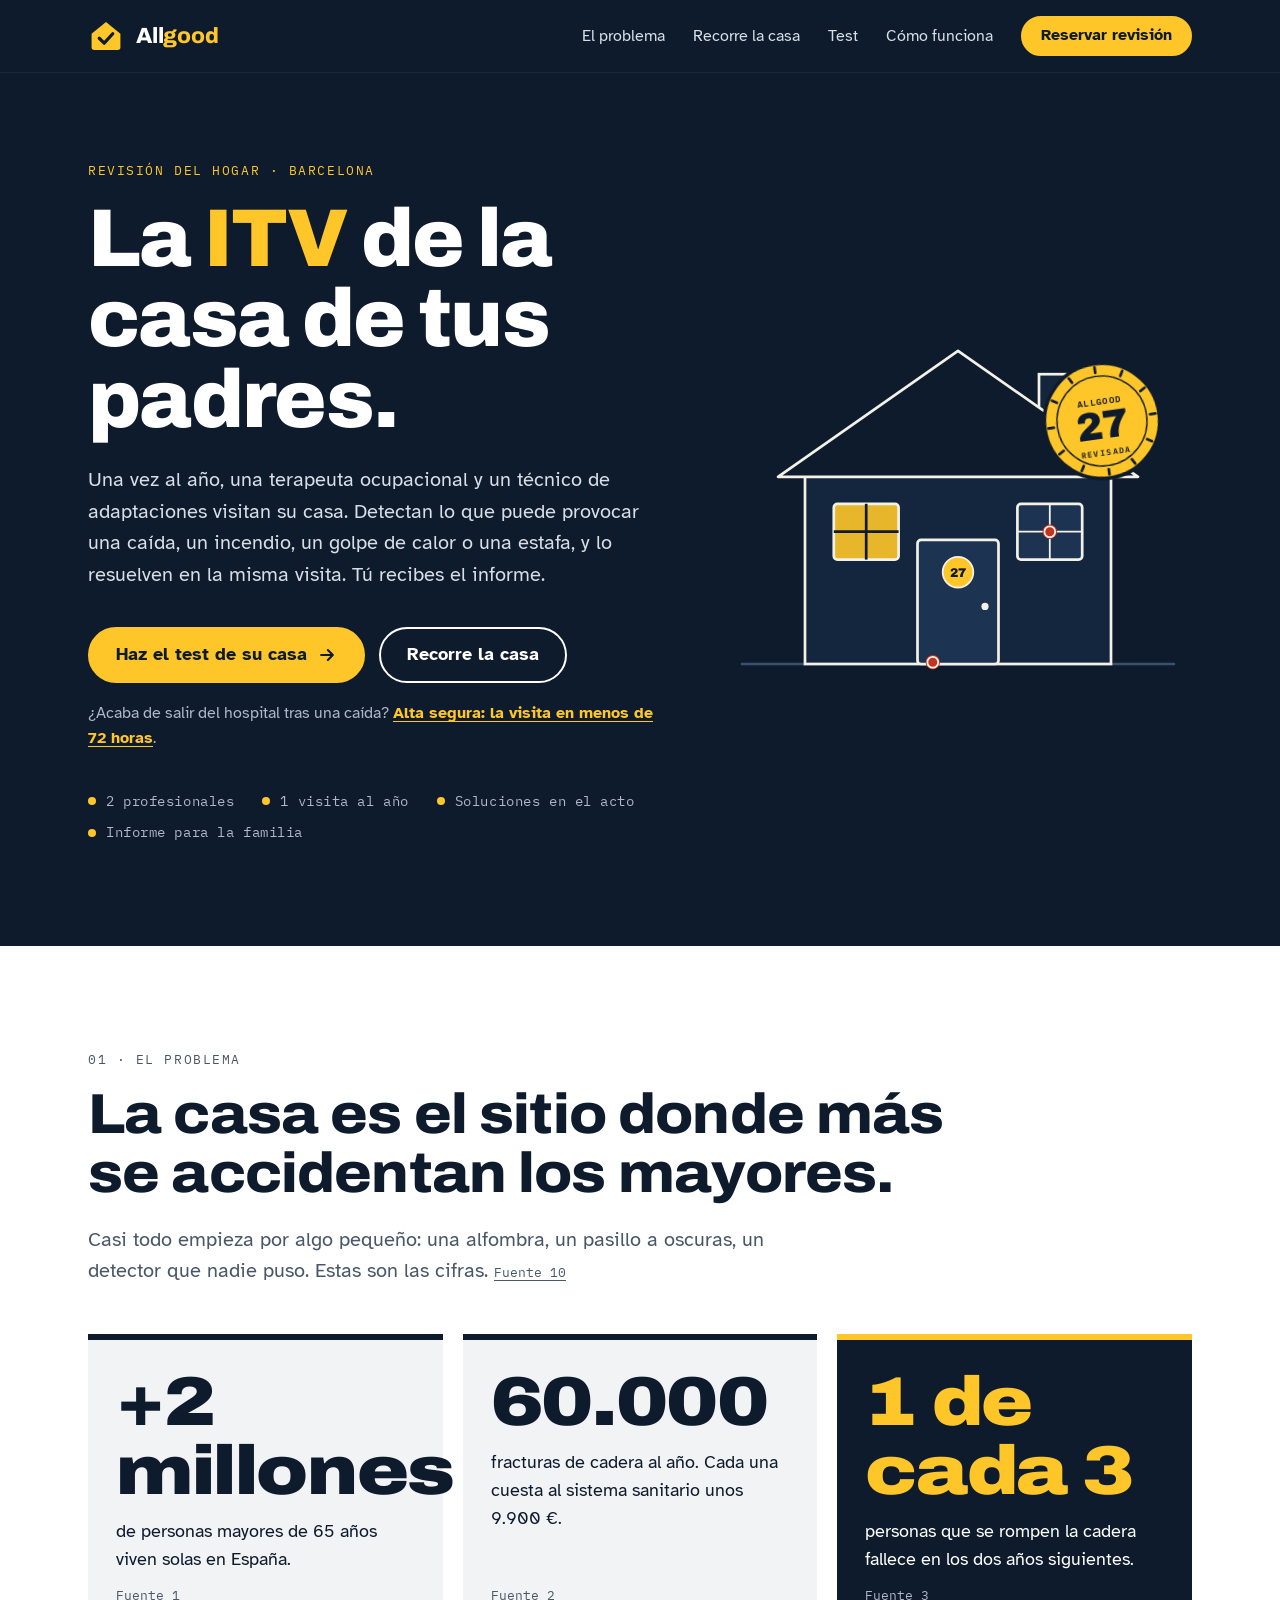
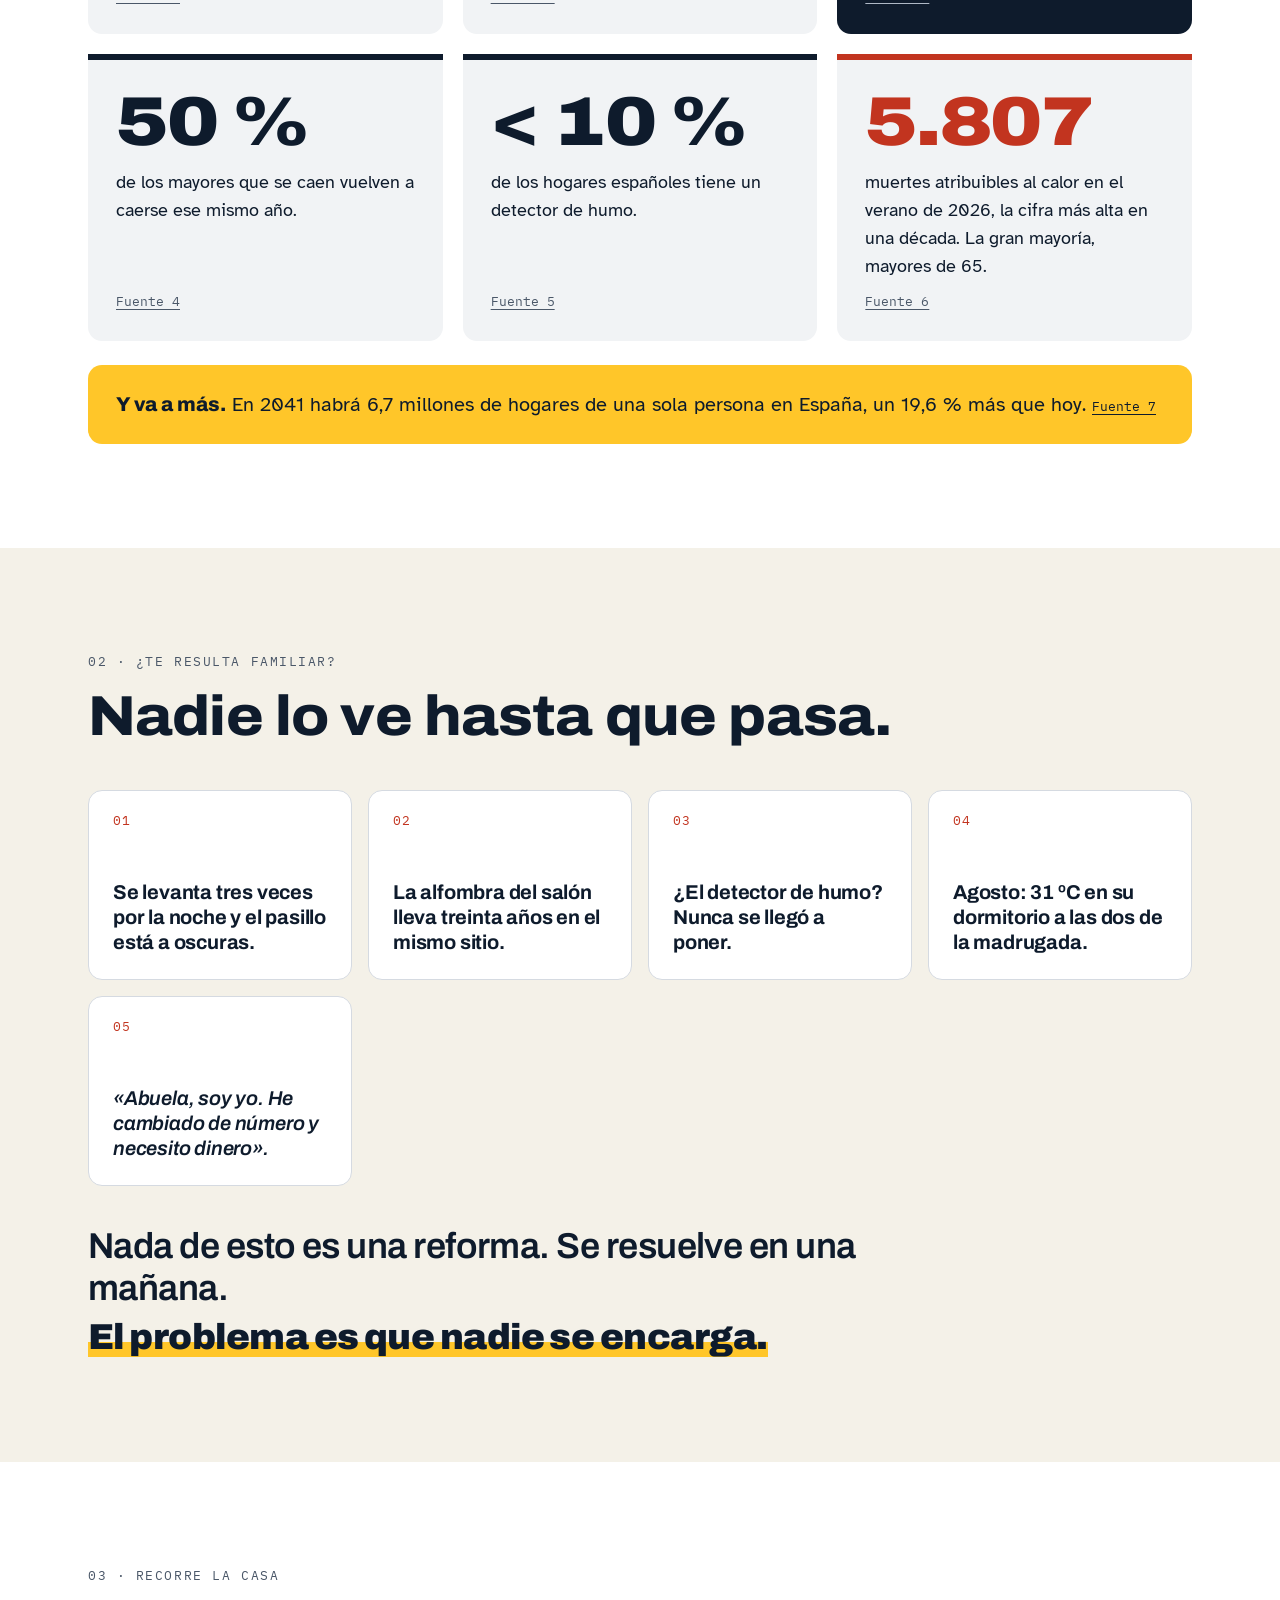
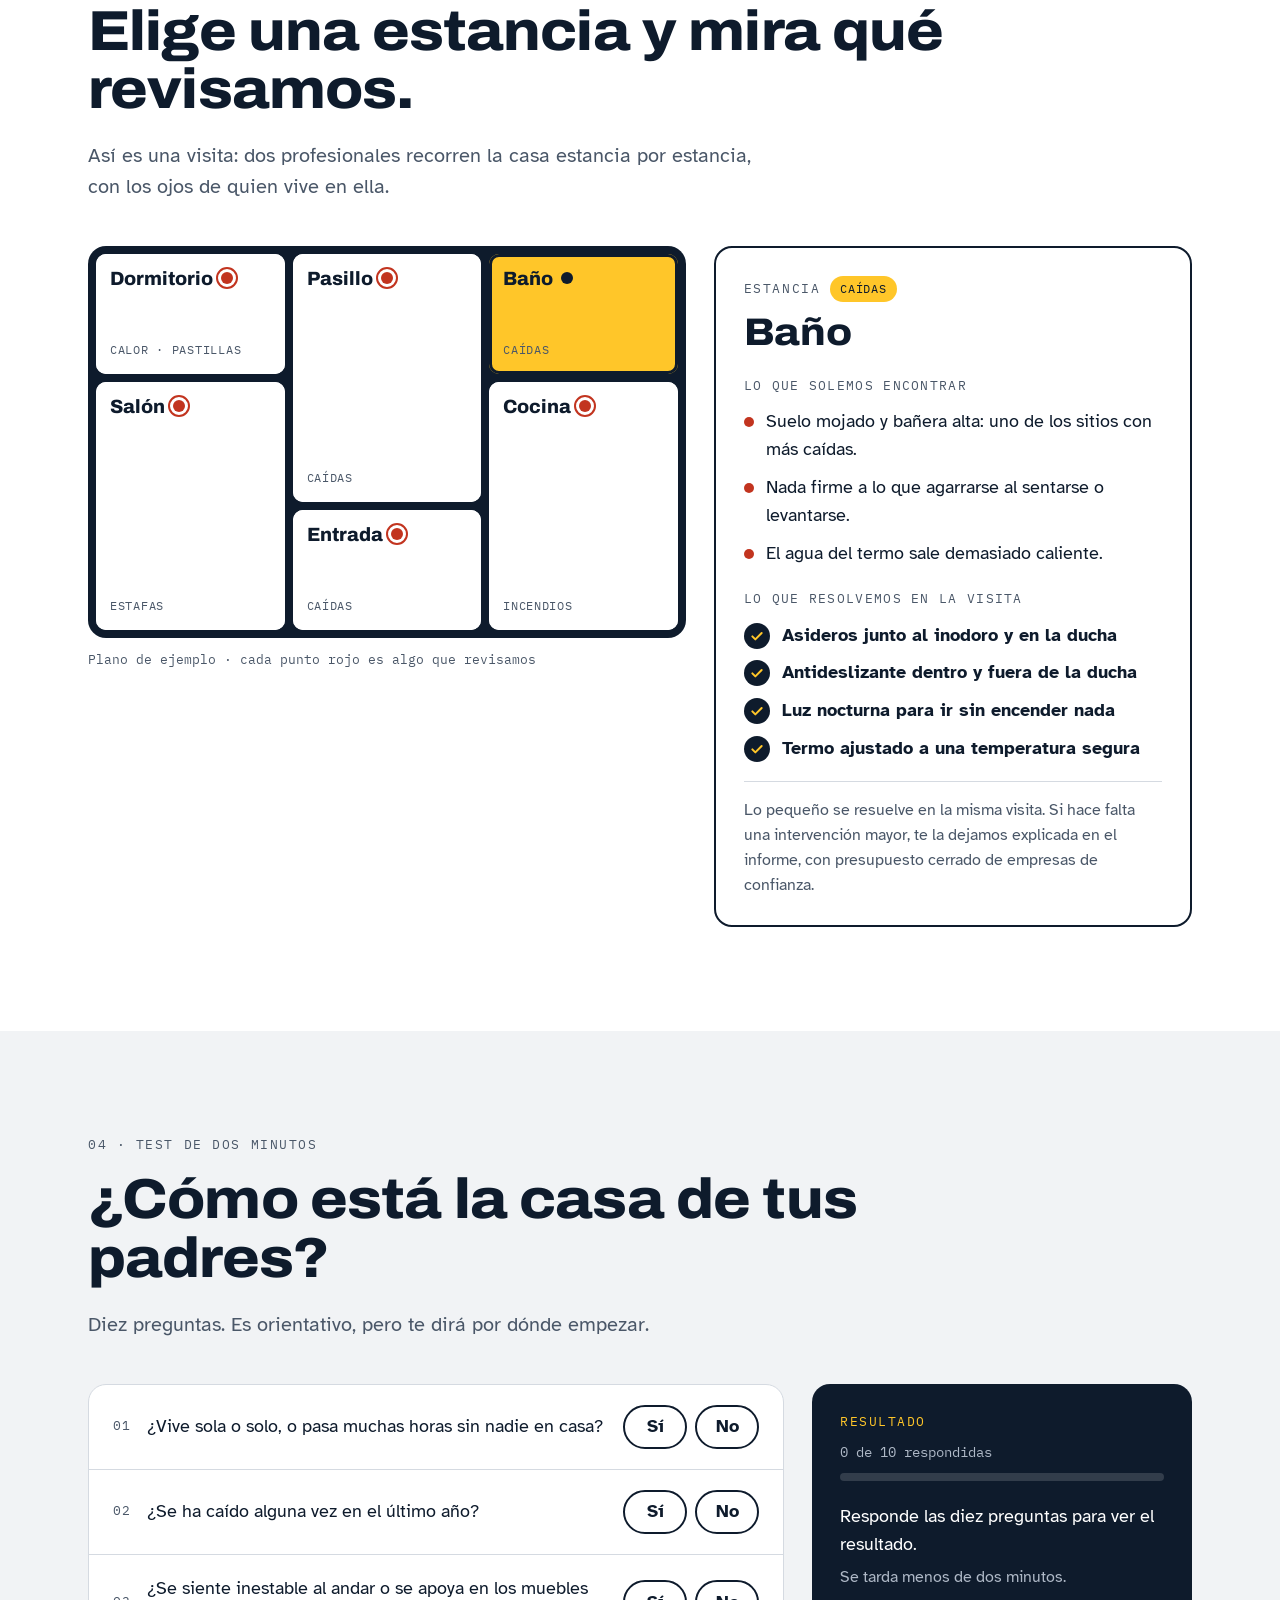
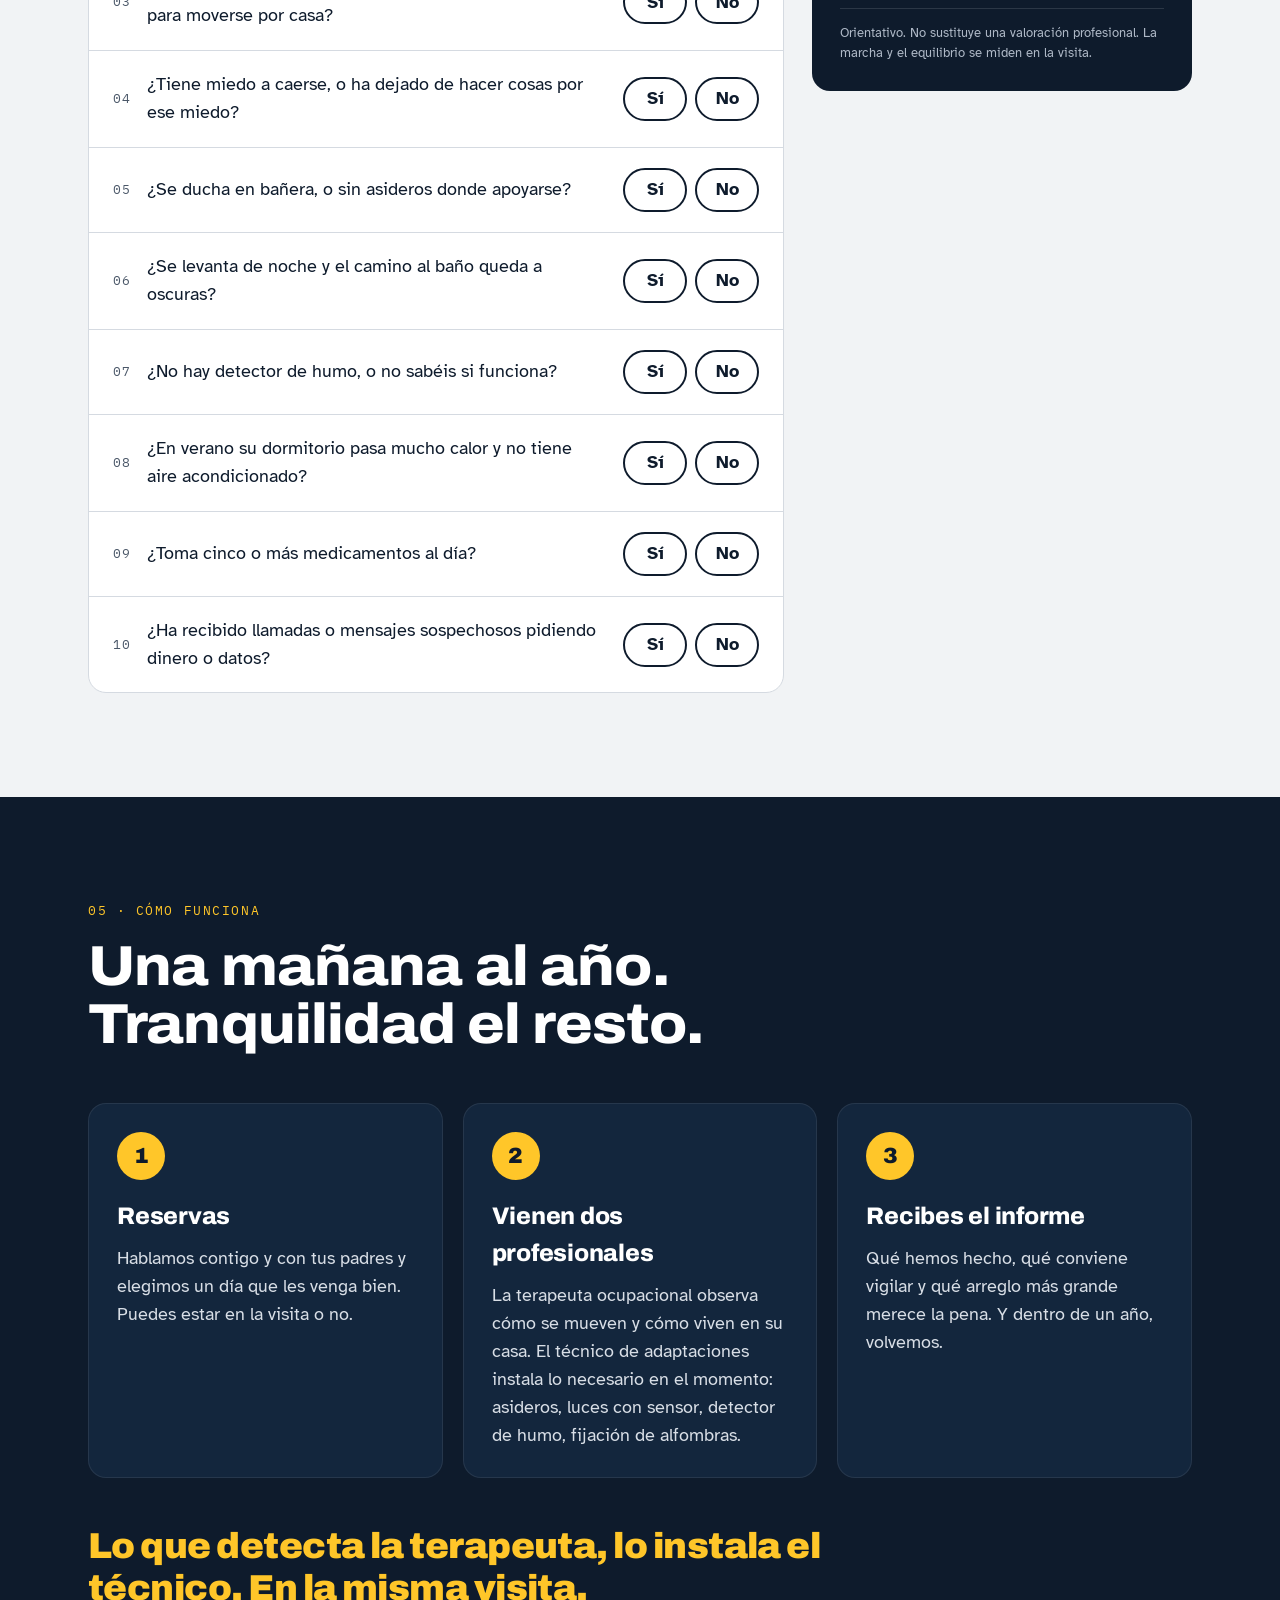
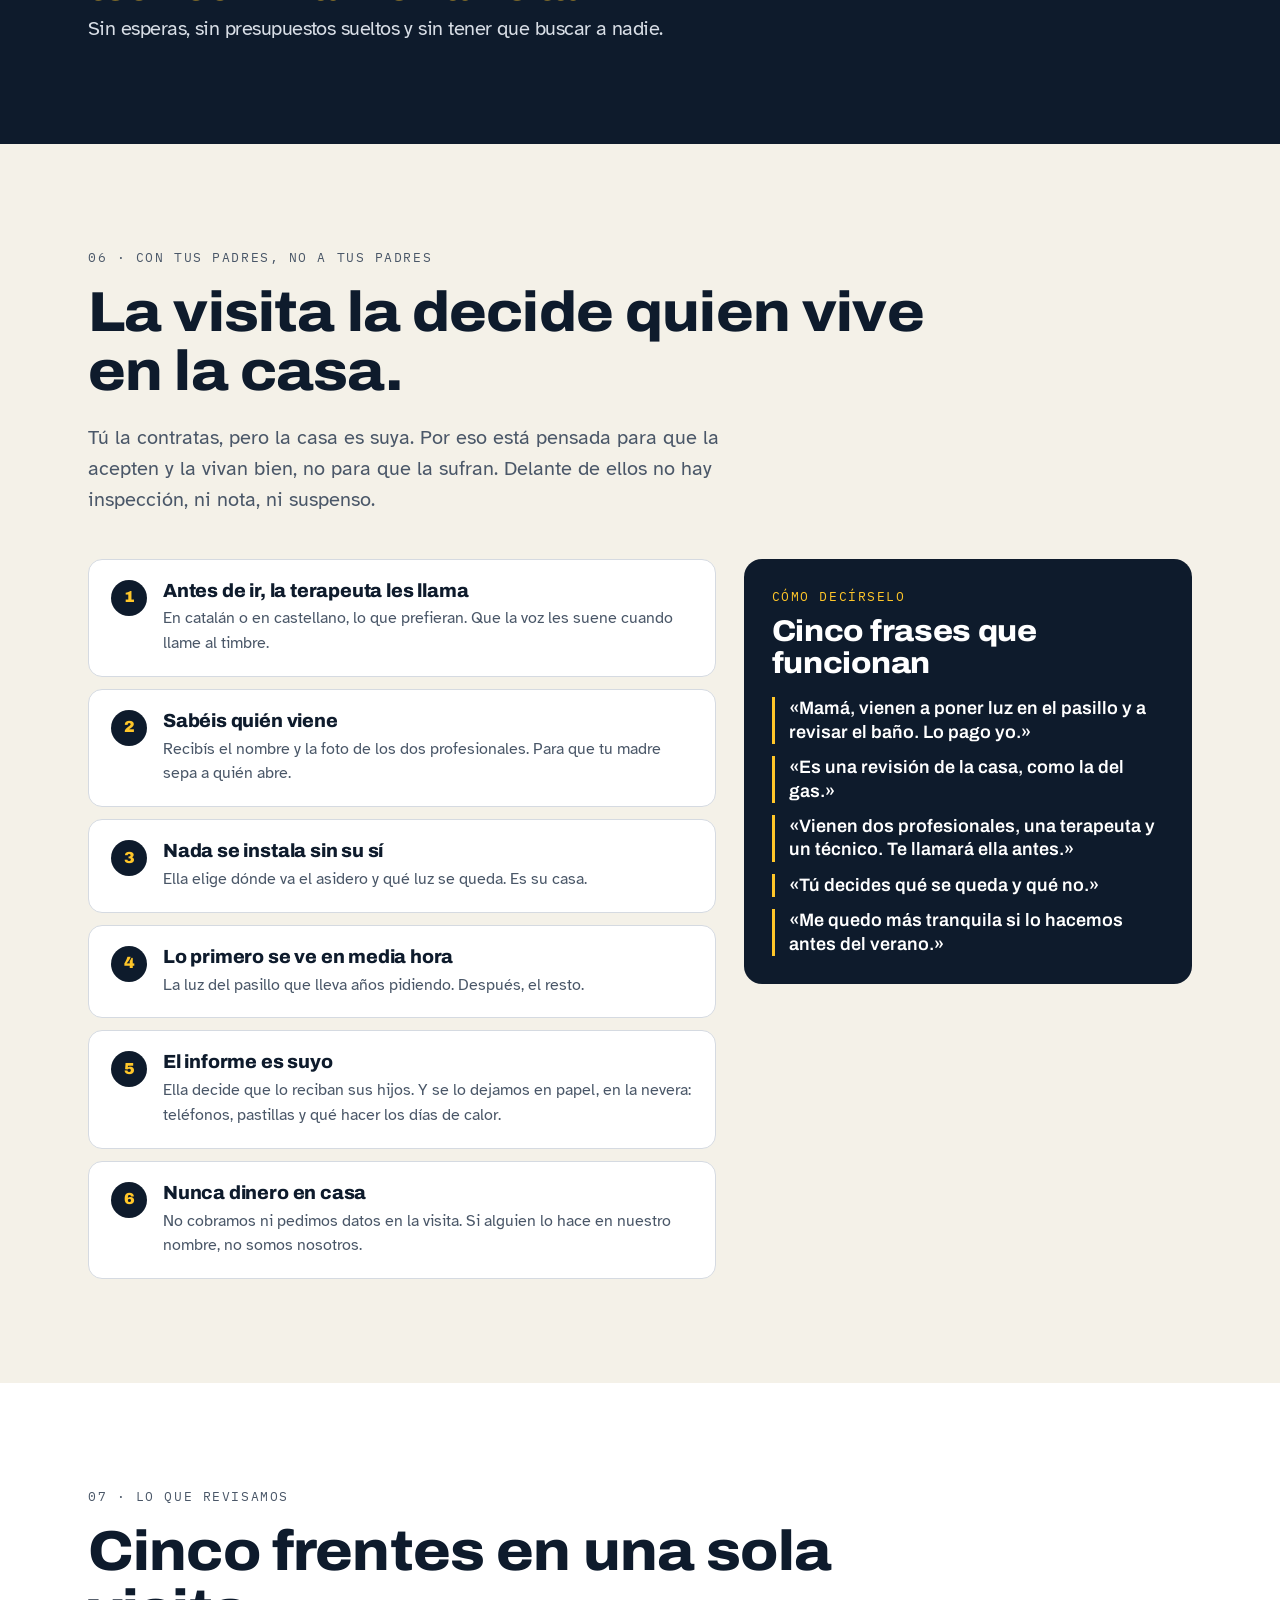
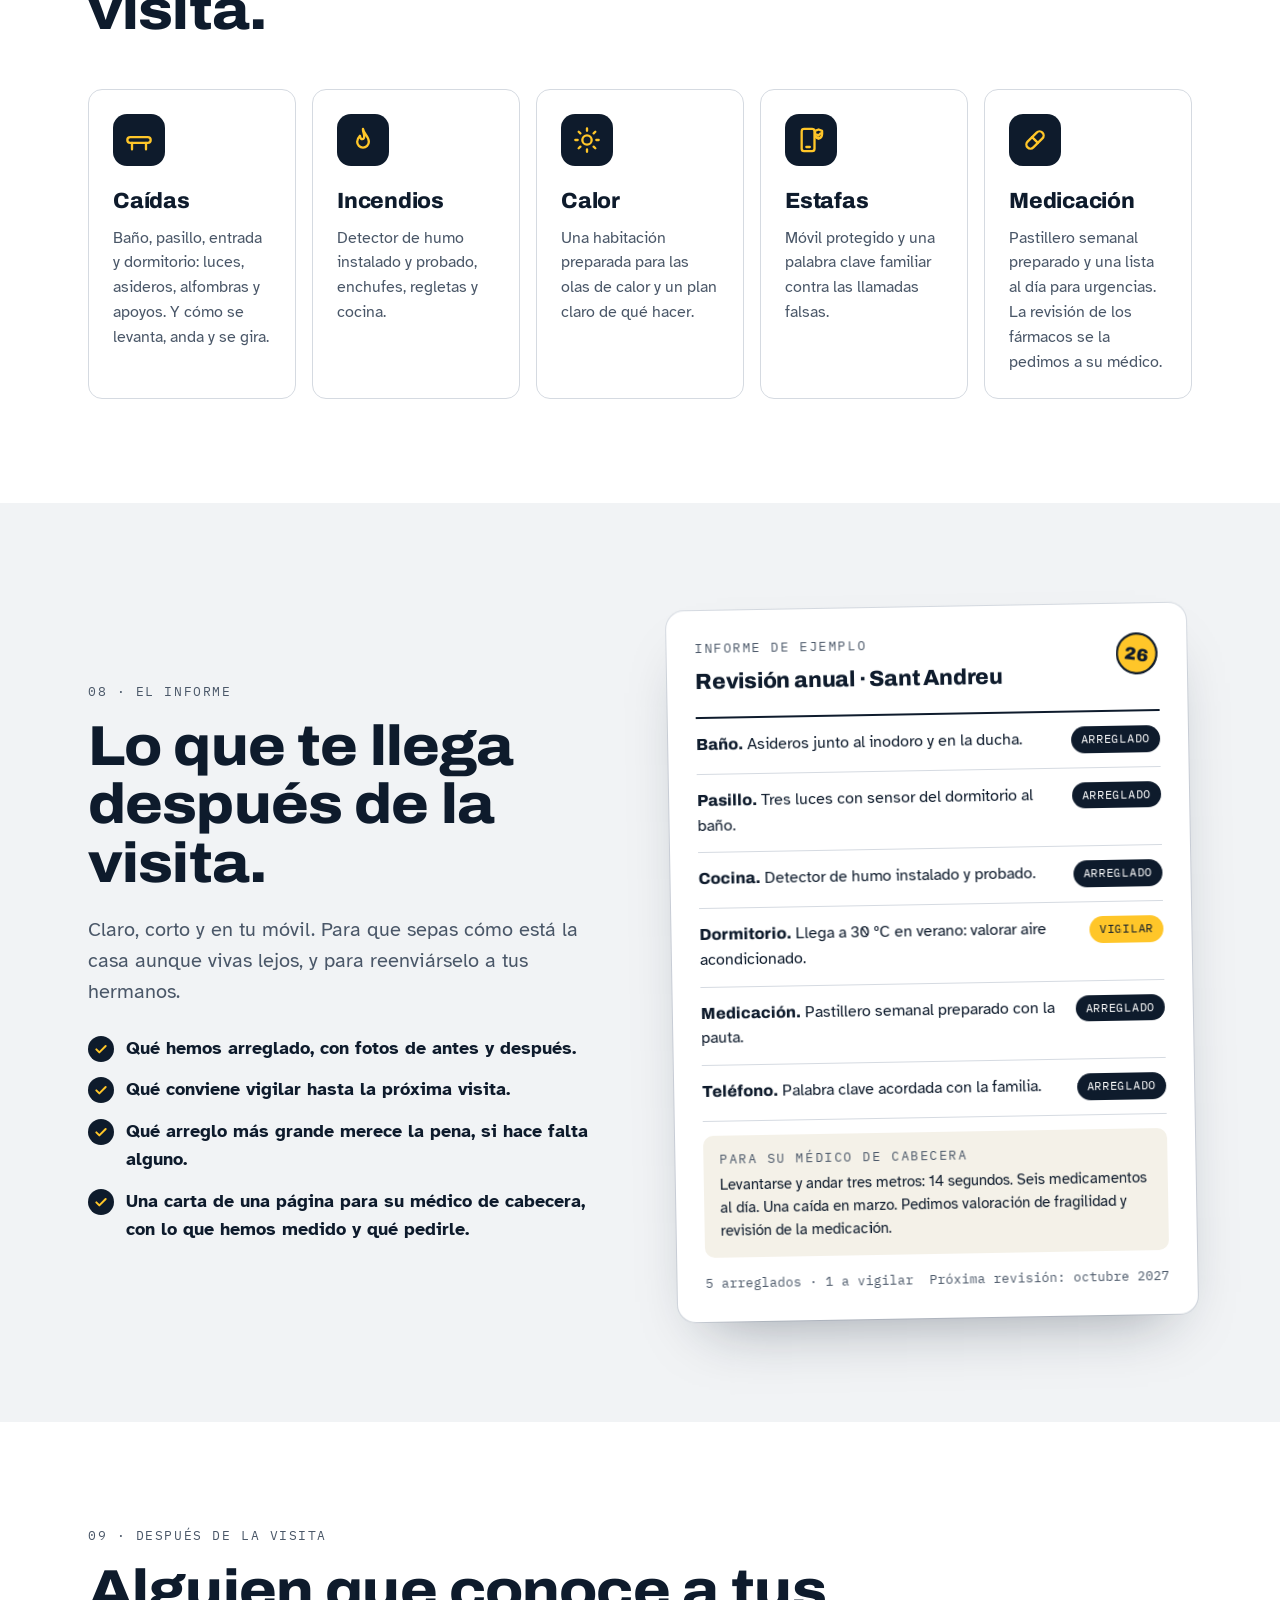
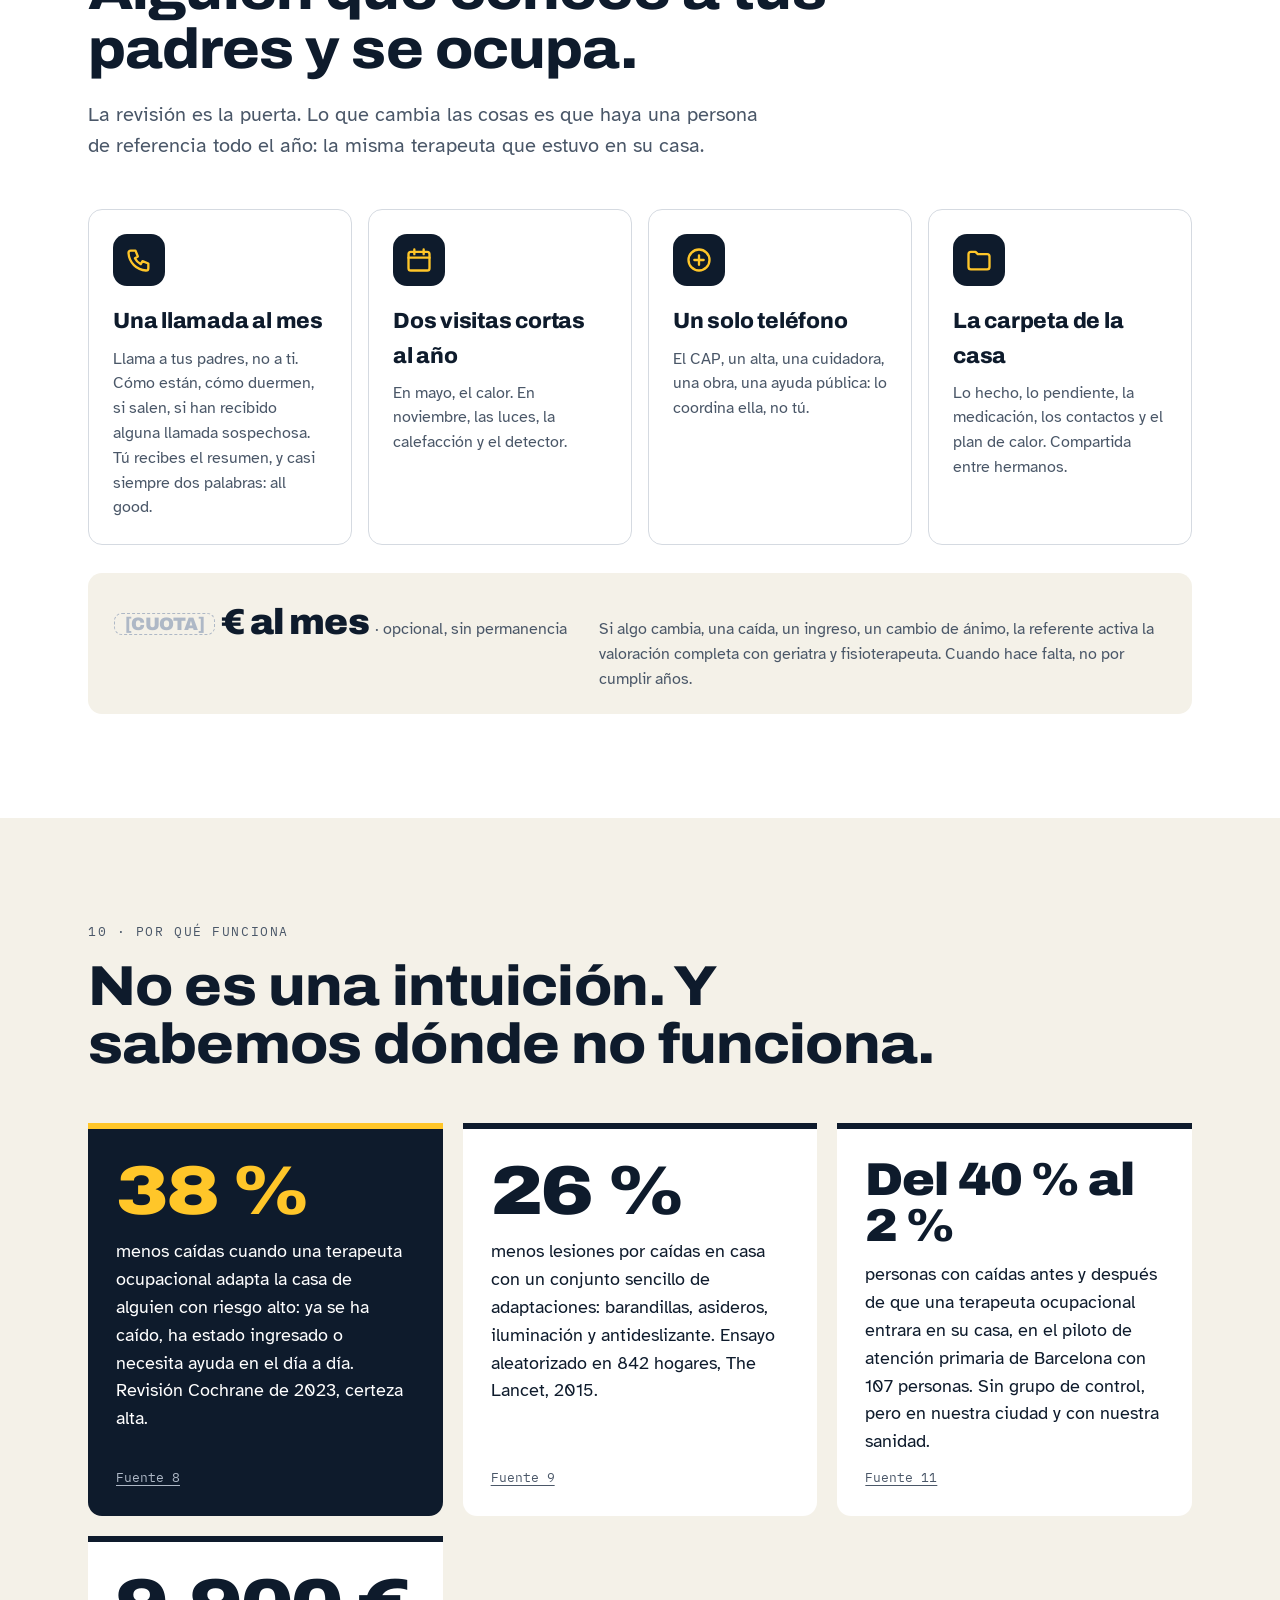
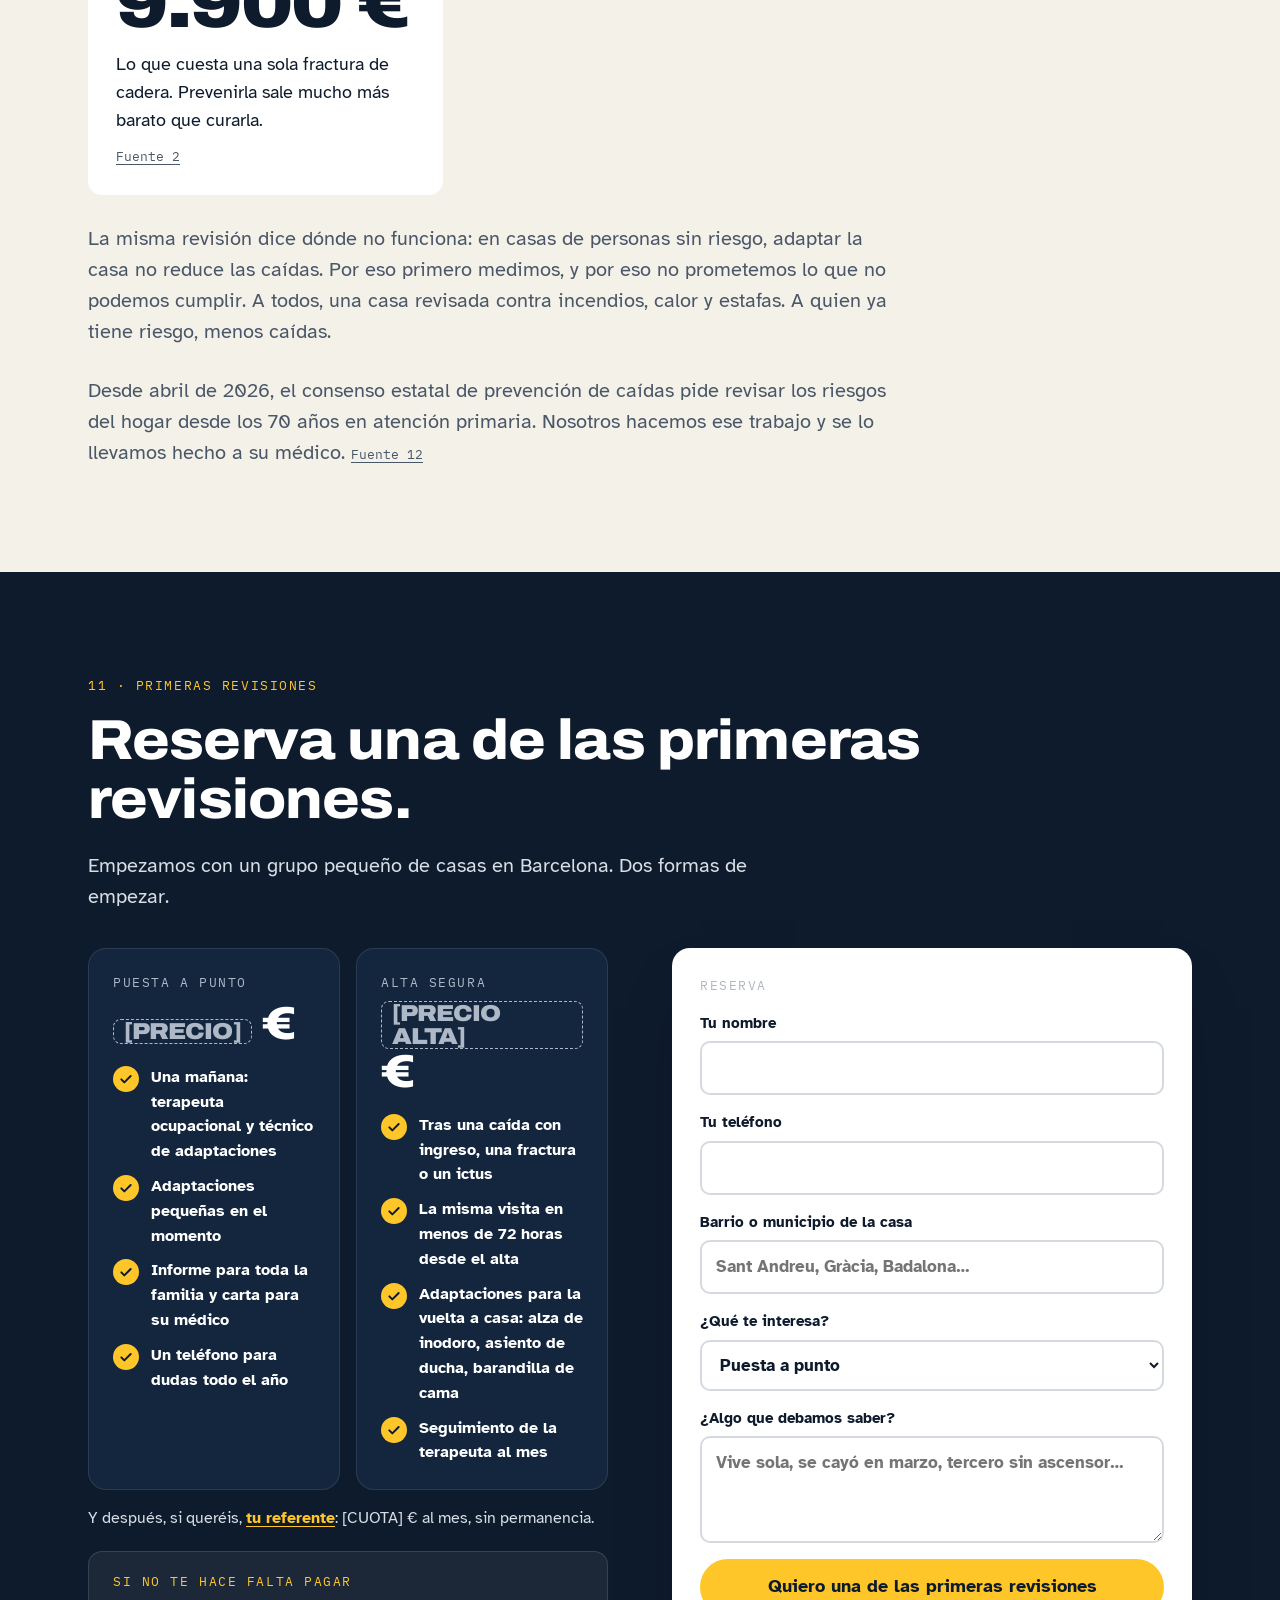
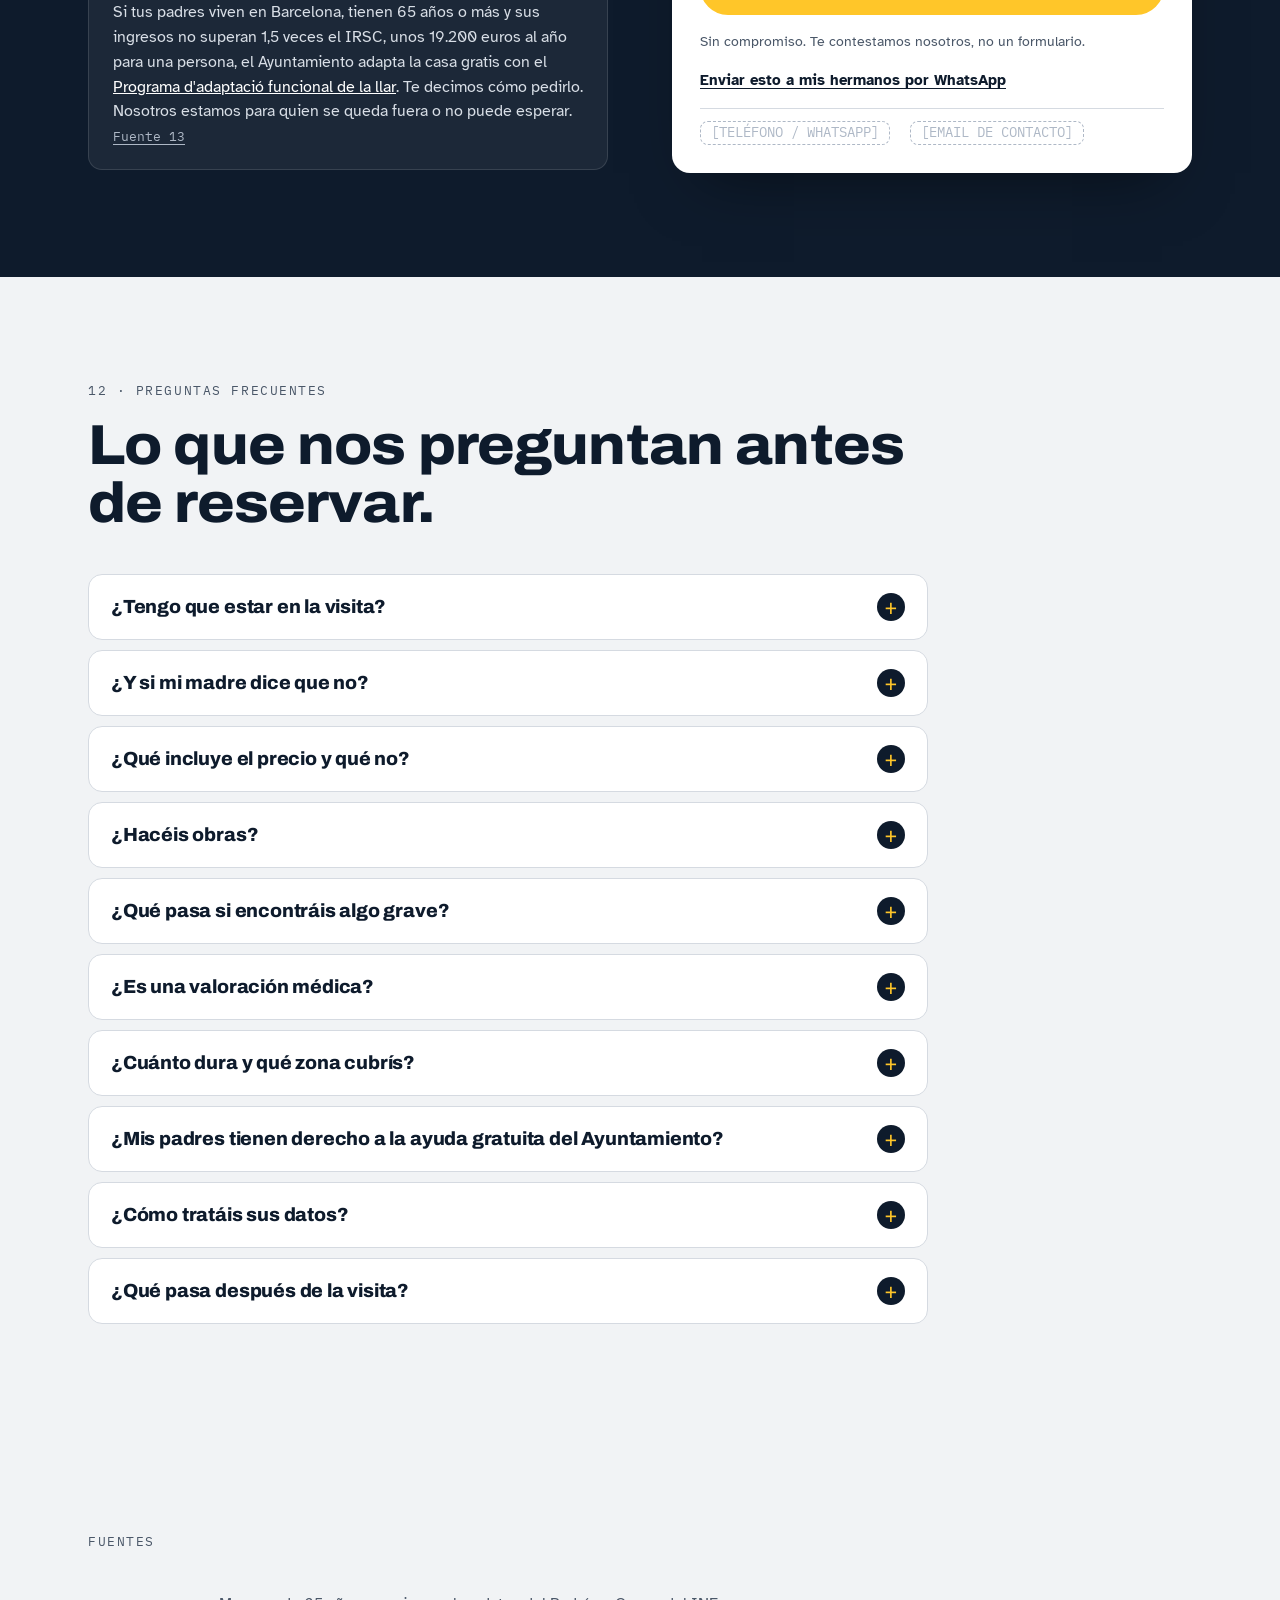
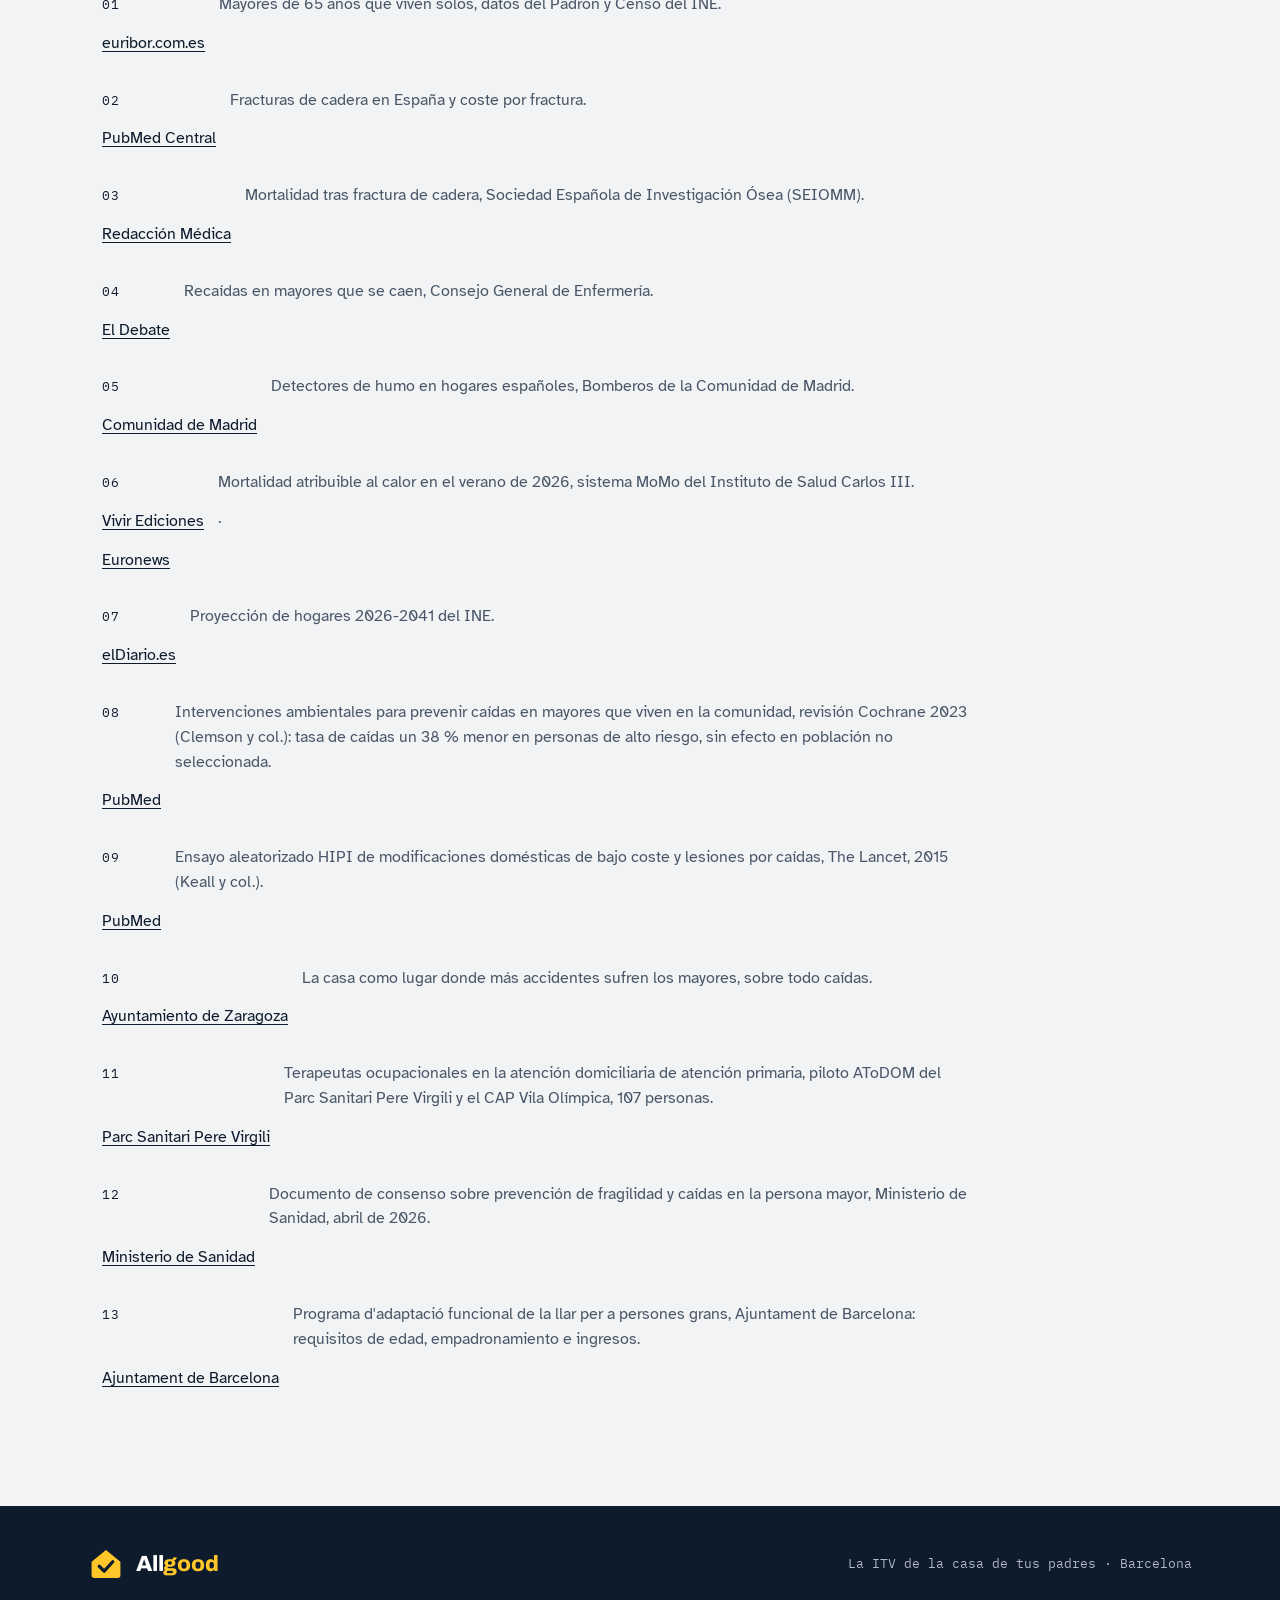
==== index.html @ 600e7333 "Web de Allgood" ====
<!DOCTYPE html>
<html lang="es">
<head>
<meta charset="utf-8">
<meta name="viewport" content="width=device-width, initial-scale=1">
<title>Allgood · La ITV de la casa de tus padres</title>
<meta name="description" content="Una vez al año, una terapeuta ocupacional y un técnico de adaptaciones revisan la casa de tus padres en Barcelona, resuelven lo pequeño en la misma visita y te envían el informe.">
<meta name="theme-color" content="#0E1B2C">
<meta property="og:type" content="website">
<meta property="og:locale" content="es_ES">
<meta property="og:title" content="Allgood · La ITV de la casa de tus padres">
<meta property="og:description" content="Revisión del hogar en Barcelona: caídas, incendios, calor, estafas y medicación. Dos profesionales, una visita, un informe para la familia.">
<link rel="icon" href="favicon.svg" type="image/svg+xml">
<link rel="preconnect" href="https://fonts.googleapis.com">
<link rel="preconnect" href="https://fonts.gstatic.com" crossorigin>
<link rel="stylesheet" href="https://fonts.googleapis.com/css2?family=Archivo:wdth,wght@62..125,400..900&family=Atkinson+Hyperlegible:ital,wght@0,400;0,700;1,400&family=IBM+Plex+Mono:wght@400;500;600&display=swap">
<link rel="stylesheet" href="styles.css">
<script type="application/ld+json">
{"@context":"https://schema.org","@type":"LocalBusiness","name":"Allgood","description":"Revisión del hogar de personas mayores en Barcelona. Una terapeuta ocupacional y un técnico de adaptaciones revisan la casa, resuelven lo pequeño en la misma visita y envían un informe a la familia.","areaServed":{"@type":"City","name":"Barcelona"},"knowsAbout":["prevención de caídas","seguridad en el hogar","personas mayores"]}
</script>
<script type="application/ld+json">
{"@context":"https://schema.org","@type":"FAQPage","mainEntity":[
{"@type":"Question","name":"¿Tengo que estar en la visita?","acceptedAnswer":{"@type":"Answer","text":"No hace falta. Antes de ir, la terapeuta llama a tus padres; durante la visita puedes estar al teléfono, y el informe te llega el mismo día."}},
{"@type":"Question","name":"¿Y si mi madre dice que no?","acceptedAnswer":{"@type":"Answer","text":"La visita está pensada para ella: la llama la terapeuta antes, nada se instala sin su sí y delante de ella no hay inspección ni notas. Si no quiere, no insistimos y buscamos otro momento."}},
{"@type":"Question","name":"¿Qué incluye el precio y qué no?","acceptedAnswer":{"@type":"Answer","text":"Incluye la visita de los dos profesionales, las adaptaciones pequeñas hechas en el acto con el material habitual, el informe y la carta para su médico. No incluye obras ni aparatos grandes."}},
{"@type":"Question","name":"¿Hacéis obras?","acceptedAnswer":{"@type":"Answer","text":"No. Lo que cabe en una mañana lo hacemos; lo demás lo prescribimos con presupuesto de terceros. No vendemos reformas ni aparatos."}},
{"@type":"Question","name":"¿Es una valoración médica?","acceptedAnswer":{"@type":"Answer","text":"No. La hace una terapeuta ocupacional colegiada. No hacemos diagnósticos ni tratamientos: lo que requiere un médico se lo pedimos por escrito a su médico de cabecera."}},
{"@type":"Question","name":"¿Cuánto dura y qué zona cubrís?","acceptedAnswer":{"@type":"Answer","text":"Entre dos y tres horas. Empezamos en Barcelona ciudad con un grupo pequeño de casas."}},
{"@type":"Question","name":"¿Cómo tratáis sus datos?","acceptedAnswer":{"@type":"Answer","text":"Son datos de salud: solo se recogen con el consentimiento de tus padres, se guardan en servidores de la Unión Europea y ellos deciden con quién se comparte el informe."}}
]}
</script>
</head>
<body>
<a class="skip" href="#inicio">Saltar al contenido</a>

<header class="site-header">
  <div class="wrap header-inner">
    <a class="brand" href="#inicio" aria-label="Allgood, inicio">
      <svg class="brand-mark" viewBox="0 0 40 40" aria-hidden="true"><path d="M20 4.5 36 17.5v15a3 3 0 0 1-3 3H7a3 3 0 0 1-3-3v-15z" fill="#FFC629"/><path d="M12.5 22.5 18 28l9.5-10.5" fill="none" stroke="#0E1B2C" stroke-width="3.6" stroke-linecap="round" stroke-linejoin="round"/></svg>
      <span class="brand-name">All<span class="brand-accent">good</span></span>
    </a>
    <button class="nav-toggle" type="button" aria-expanded="false" aria-controls="nav" aria-label="Abrir menú"><span></span><span></span><span></span></button>
    <nav class="nav" id="nav" aria-label="Secciones">
      <a href="#problema">El problema</a>
      <a href="#casa">Recorre la casa</a>
      <a href="#test">Test</a>
      <a href="#como">Cómo funciona</a>
      <a class="btn btn-accent btn-sm" href="#reserva">Reservar revisión</a>
    </nav>
  </div>
</header>

<main>

<!-- ============ HERO ============ -->
<section class="hero" id="inicio">
  <div class="wrap hero-inner">
    <div class="hero-copy">
      <p class="eyebrow eyebrow-accent">Revisión del hogar · Barcelona</p>
      <h1>La <span class="accent">ITV</span> de la casa de tus padres.</h1>
      <p class="lead">Una vez al año, una terapeuta ocupacional y un técnico de adaptaciones visitan su casa. Detectan lo que puede provocar una caída, un incendio, un golpe de calor o una estafa, y lo resuelven en la misma visita. Tú recibes el informe.</p>
      <div class="hero-actions">
        <a class="btn btn-accent btn-lg" href="#test">Haz el test de su casa <svg width="20" height="20" viewBox="0 0 24 24" fill="none" stroke="currentColor" stroke-width="2.5" stroke-linecap="round" stroke-linejoin="round" aria-hidden="true"><path d="M5 12h14M13 6l6 6-6 6"/></svg></a>
        <a class="btn btn-ghost btn-lg" href="#casa">Recorre la casa</a>
      </div>
      <p class="hero-alt">¿Acaba de salir del hospital tras una caída? <a href="#reserva">Alta segura: la visita en menos de 72 horas</a>.</p>
      <ul class="hero-facts" aria-label="En resumen">
        <li>2 profesionales</li>
        <li>1 visita al año</li>
        <li>Soluciones en el acto</li>
        <li>Informe para la familia</li>
      </ul>
    </div>
    <div class="hero-art">
      <svg class="house-svg" viewBox="0 0 520 440" role="img" aria-labelledby="house-title">
        <title id="house-title">Una casa con la pegatina de revisión 27, como la de la ITV</title>
        <line x1="20" y1="400" x2="500" y2="400" stroke="#3A4F6B" stroke-width="3" stroke-linecap="round"/>
        <rect x="350" y="78" width="34" height="84" fill="#13263D" stroke="#F4F1E8" stroke-width="3"/>
        <rect x="90" y="180" width="340" height="220" fill="#13263D" stroke="#F4F1E8" stroke-width="3"/>
        <polygon points="60,192 260,52 460,192" fill="#0E1B2C" stroke="#F4F1E8" stroke-width="3" stroke-linejoin="round"/>
        <g class="window-lit">
          <rect x="122" y="222" width="72" height="62" rx="4" fill="#FFC629" fill-opacity="0.9" stroke="#F4F1E8" stroke-width="3"/>
          <line x1="158" y1="222" x2="158" y2="284" stroke="#0E1B2C" stroke-width="3"/>
          <line x1="122" y1="253" x2="194" y2="253" stroke="#0E1B2C" stroke-width="3"/>
        </g>
        <rect x="326" y="222" width="72" height="62" rx="4" fill="#1C3352" stroke="#F4F1E8" stroke-width="3"/>
        <line x1="362" y1="222" x2="362" y2="284" stroke="#F4F1E8" stroke-width="2"/>
        <line x1="326" y1="253" x2="398" y2="253" stroke="#F4F1E8" stroke-width="2"/>
        <rect x="215" y="262" width="90" height="138" rx="4" fill="#1C3352" stroke="#F4F1E8" stroke-width="3"/>
        <circle cx="290" cy="336" r="4" fill="#F4F1E8"/>
        <circle cx="260" cy="298" r="17" fill="#FFC629" stroke="#F4F1E8" stroke-width="2"/>
        <text x="260" y="303" text-anchor="middle" font-family="Archivo, sans-serif" font-weight="900" font-size="14" fill="#0E1B2C" data-year-next>27</text>
        <g class="dot"><circle class="dot-ring" cx="362" cy="253" r="7" fill="none" stroke="#C2341F" stroke-width="2"/><circle cx="362" cy="253" r="6" fill="#C2341F" stroke="#F4F1E8" stroke-width="2"/></g>
        <g class="dot dot-2"><circle class="dot-ring" cx="232" cy="398" r="7" fill="none" stroke="#C2341F" stroke-width="2"/><circle cx="232" cy="398" r="6" fill="#C2341F" stroke="#F4F1E8" stroke-width="2"/></g>
        <g class="dot dot-3"><circle class="dot-ring" cx="367" cy="112" r="7" fill="none" stroke="#C2341F" stroke-width="2"/><circle cx="367" cy="112" r="6" fill="#C2341F" stroke="#F4F1E8" stroke-width="2"/></g>
        <g class="sticker">
          <circle cx="420" cy="130" r="64" fill="#FFC629" stroke="#0E1B2C" stroke-width="4"/>
          <circle cx="420" cy="130" r="50" fill="none" stroke="#0E1B2C" stroke-width="1.5"/>
          <g stroke="#0E1B2C" stroke-width="3" stroke-linecap="round">
            <line x1="474" y1="130" x2="480" y2="130"/><line x1="466.77" y1="157" x2="471.96" y2="160"/><line x1="447" y1="176.77" x2="450" y2="181.96"/><line x1="420" y1="184" x2="420" y2="190"/><line x1="393" y1="176.77" x2="390" y2="181.96"/><line x1="373.23" y1="157" x2="368.04" y2="160"/><line x1="366" y1="130" x2="360" y2="130"/><line x1="373.23" y1="103" x2="368.04" y2="100"/><line x1="393" y1="83.23" x2="390" y2="78.04"/><line x1="420" y1="76" x2="420" y2="70"/><line x1="447" y1="83.23" x2="450" y2="78.04"/><line x1="466.77" y1="103" x2="471.96" y2="100"/>
          </g>
          <text x="420" y="112" text-anchor="middle" font-family="IBM Plex Mono, monospace" font-weight="600" font-size="10" letter-spacing="1.5" fill="#0E1B2C">ALLGOOD</text>
          <text x="420" y="150" text-anchor="middle" font-family="Archivo, sans-serif" font-weight="900" font-size="44" fill="#0E1B2C" data-year-next>27</text>
          <text x="420" y="168" text-anchor="middle" font-family="IBM Plex Mono, monospace" font-weight="600" font-size="9" letter-spacing="1.5" fill="#0E1B2C">REVISADA</text>
        </g>
      </svg>
    </div>
  </div>
</section>

<!-- ============ 01 · EL PROBLEMA ============ -->
<section class="section" id="problema">
  <div class="wrap">
    <p class="eyebrow">01 · El problema</p>
    <h2 class="h2">La casa es el sitio donde más se accidentan los mayores.</h2>
    <p class="sub">Casi todo empieza por algo pequeño: una alfombra, un pasillo a oscuras, un detector que nadie puso. Estas son las cifras. <a class="src" href="#f10">Fuente 10</a></p>
    <div class="stats">
      <article class="stat reveal">
        <p class="stat-n">+2 millones</p>
        <p>de personas mayores de 65 años viven solas en España.</p>
        <a class="src" href="#f1">Fuente 1</a>
      </article>
      <article class="stat reveal">
        <p class="stat-n"><span data-count="60000">60.000</span></p>
        <p>fracturas de cadera al año. Cada una cuesta al sistema sanitario unos 9.900 €.</p>
        <a class="src" href="#f2">Fuente 2</a>
      </article>
      <article class="stat stat-dark reveal">
        <p class="stat-n accent">1 de cada 3</p>
        <p>personas que se rompen la cadera fallece en los dos años siguientes.</p>
        <a class="src" href="#f3">Fuente 3</a>
      </article>
      <article class="stat reveal">
        <p class="stat-n"><span data-count="50">50</span> %</p>
        <p>de los mayores que se caen vuelven a caerse ese mismo año.</p>
        <a class="src" href="#f4">Fuente 4</a>
      </article>
      <article class="stat reveal">
        <p class="stat-n">&lt; <span data-count="10">10</span> %</p>
        <p>de los hogares españoles tiene un detector de humo.</p>
        <a class="src" href="#f5">Fuente 5</a>
      </article>
      <article class="stat stat-red reveal">
        <p class="stat-n red"><span data-count="5807">5.807</span></p>
        <p>muertes atribuibles al calor en el verano de 2026, la cifra más alta en una década. La gran mayoría, mayores de 65.</p>
        <a class="src" href="#f6">Fuente 6</a>
      </article>
    </div>
    <div class="callout callout-accent reveal">
      <strong>Y va a más.</strong> En 2041 habrá 6,7 millones de hogares de una sola persona en España, un 19,6 % más que hoy. <a class="src src-dark" href="#f7">Fuente 7</a>
    </div>
  </div>
</section>

<!-- ============ 02 · ¿TE RESULTA FAMILIAR? ============ -->
<section class="section section-cream" id="suena">
  <div class="wrap">
    <p class="eyebrow">02 · ¿Te resulta familiar?</p>
    <h2 class="h2">Nadie lo ve hasta que pasa.</h2>
    <ol class="scenes">
      <li class="scene reveal"><span class="scene-n">01</span><p>Se levanta tres veces por la noche y el pasillo está a oscuras.</p></li>
      <li class="scene reveal"><span class="scene-n">02</span><p>La alfombra del salón lleva treinta años en el mismo sitio.</p></li>
      <li class="scene reveal"><span class="scene-n">03</span><p>¿El detector de humo? Nunca se llegó a poner.</p></li>
      <li class="scene reveal"><span class="scene-n">04</span><p>Agosto: 31 ºC en su dormitorio a las dos de la madrugada.</p></li>
      <li class="scene reveal"><span class="scene-n">05</span><p>«Abuela, soy yo. He cambiado de número y necesito dinero».</p></li>
    </ol>
    <div class="punch reveal">
      <p>Nada de esto es una reforma. Se resuelve en una mañana.</p>
      <p><strong>El problema es que nadie se encarga.</strong></p>
    </div>
  </div>
</section>

<!-- ============ 03 · RECORRE LA CASA ============ -->
<section class="section" id="casa">
  <div class="wrap">
    <p class="eyebrow">03 · Recorre la casa</p>
    <h2 class="h2">Elige una estancia y mira qué revisamos.</h2>
    <p class="sub">Así es una visita: dos profesionales recorren la casa estancia por estancia, con los ojos de quien vive en ella.</p>
    <div class="house">
      <div class="plan-wrap">
        <div class="plan" role="tablist" aria-label="Plano de la casa">
          <button class="room" type="button" role="tab" data-room="dormitorio" aria-selected="false" aria-controls="room-panel" style="grid-area:dormitorio"><span class="room-head"><span class="room-name">Dormitorio</span><span class="room-dot"></span></span><span class="room-tag">Calor · Pastillas</span></button>
          <button class="room" type="button" role="tab" data-room="pasillo" aria-selected="false" aria-controls="room-panel" style="grid-area:pasillo"><span class="room-head"><span class="room-name">Pasillo</span><span class="room-dot"></span></span><span class="room-tag">Caídas</span></button>
          <button class="room" type="button" role="tab" data-room="bano" aria-selected="true" aria-controls="room-panel" style="grid-area:bano"><span class="room-head"><span class="room-name">Baño</span><span class="room-dot"></span></span><span class="room-tag">Caídas</span></button>
          <button class="room" type="button" role="tab" data-room="salon" aria-selected="false" aria-controls="room-panel" style="grid-area:salon"><span class="room-head"><span class="room-name">Salón</span><span class="room-dot"></span></span><span class="room-tag">Estafas</span></button>
          <button class="room" type="button" role="tab" data-room="cocina" aria-selected="false" aria-controls="room-panel" style="grid-area:cocina"><span class="room-head"><span class="room-name">Cocina</span><span class="room-dot"></span></span><span class="room-tag">Incendios</span></button>
          <button class="room" type="button" role="tab" data-room="entrada" aria-selected="false" aria-controls="room-panel" style="grid-area:entrada"><span class="room-head"><span class="room-name">Entrada</span><span class="room-dot"></span></span><span class="room-tag">Caídas</span></button>
        </div>
        <p class="plan-note">Plano de ejemplo · cada punto rojo es algo que revisamos</p>
      </div>
      <div class="room-panel" id="room-panel" role="tabpanel" aria-live="polite">
        <div class="room-body">
          <div class="room-panel-head"><span class="eyebrow">Estancia</span><span class="chip chip-accent" data-room-tag>Caídas</span></div>
          <h3 class="h3" data-room-name>Baño</h3>
          <p class="label">Lo que solemos encontrar</p>
          <ul class="list list-risk" data-room-risks>
            <li>Suelo mojado y bañera alta: uno de los sitios con más caídas.</li>
            <li>Nada firme a lo que agarrarse al sentarse o levantarse.</li>
            <li>El agua del termo sale demasiado caliente.</li>
          </ul>
          <p class="label">Lo que resolvemos en la visita</p>
          <ul class="list list-fix" data-room-fixes>
            <li>Asideros junto al inodoro y en la ducha</li>
            <li>Antideslizante dentro y fuera de la ducha</li>
            <li>Luz nocturna para ir sin encender nada</li>
            <li>Termo ajustado a una temperatura segura</li>
          </ul>
        </div>
        <p class="room-foot">Lo pequeño se resuelve en la misma visita. Si hace falta una intervención mayor, te la dejamos explicada en el informe, con presupuesto cerrado de empresas de confianza.</p>
      </div>
    </div>
  </div>
</section>

<!-- ============ 04 · TEST ============ -->
<section class="section section-grey" id="test">
  <div class="wrap">
    <p class="eyebrow">04 · Test de dos minutos</p>
    <h2 class="h2">¿Cómo está la casa de tus padres?</h2>
    <p class="sub">Diez preguntas. Es orientativo, pero te dirá por dónde empezar.</p>
    <div class="test">
      <ol class="questions" id="questions">
        <li class="q" data-q="q1"><span class="q-n">01</span><p class="q-text">¿Vive sola o solo, o pasa muchas horas sin nadie en casa?</p><div class="q-actions" role="group" aria-label="Pregunta 1"><button type="button" class="q-btn" data-answer="si" aria-pressed="false">Sí</button><button type="button" class="q-btn" data-answer="no" aria-pressed="false">No</button></div></li>
        <li class="q" data-q="q2"><span class="q-n">02</span><p class="q-text">¿Se ha caído alguna vez en el último año?</p><div class="q-actions" role="group" aria-label="Pregunta 2"><button type="button" class="q-btn" data-answer="si" aria-pressed="false">Sí</button><button type="button" class="q-btn" data-answer="no" aria-pressed="false">No</button></div></li>
        <li class="q" data-q="q9"><span class="q-n">03</span><p class="q-text">¿Se siente inestable al andar o se apoya en los muebles para moverse por casa?</p><div class="q-actions" role="group" aria-label="Pregunta 3"><button type="button" class="q-btn" data-answer="si" aria-pressed="false">Sí</button><button type="button" class="q-btn" data-answer="no" aria-pressed="false">No</button></div></li>
        <li class="q" data-q="q10"><span class="q-n">04</span><p class="q-text">¿Tiene miedo a caerse, o ha dejado de hacer cosas por ese miedo?</p><div class="q-actions" role="group" aria-label="Pregunta 4"><button type="button" class="q-btn" data-answer="si" aria-pressed="false">Sí</button><button type="button" class="q-btn" data-answer="no" aria-pressed="false">No</button></div></li>
        <li class="q" data-q="q3"><span class="q-n">05</span><p class="q-text">¿Se ducha en bañera, o sin asideros donde apoyarse?</p><div class="q-actions" role="group" aria-label="Pregunta 5"><button type="button" class="q-btn" data-answer="si" aria-pressed="false">Sí</button><button type="button" class="q-btn" data-answer="no" aria-pressed="false">No</button></div></li>
        <li class="q" data-q="q4"><span class="q-n">06</span><p class="q-text">¿Se levanta de noche y el camino al baño queda a oscuras?</p><div class="q-actions" role="group" aria-label="Pregunta 6"><button type="button" class="q-btn" data-answer="si" aria-pressed="false">Sí</button><button type="button" class="q-btn" data-answer="no" aria-pressed="false">No</button></div></li>
        <li class="q" data-q="q5"><span class="q-n">07</span><p class="q-text">¿No hay detector de humo, o no sabéis si funciona?</p><div class="q-actions" role="group" aria-label="Pregunta 7"><button type="button" class="q-btn" data-answer="si" aria-pressed="false">Sí</button><button type="button" class="q-btn" data-answer="no" aria-pressed="false">No</button></div></li>
        <li class="q" data-q="q6"><span class="q-n">08</span><p class="q-text">¿En verano su dormitorio pasa mucho calor y no tiene aire acondicionado?</p><div class="q-actions" role="group" aria-label="Pregunta 8"><button type="button" class="q-btn" data-answer="si" aria-pressed="false">Sí</button><button type="button" class="q-btn" data-answer="no" aria-pressed="false">No</button></div></li>
        <li class="q" data-q="q7"><span class="q-n">09</span><p class="q-text">¿Toma cinco o más medicamentos al día?</p><div class="q-actions" role="group" aria-label="Pregunta 9"><button type="button" class="q-btn" data-answer="si" aria-pressed="false">Sí</button><button type="button" class="q-btn" data-answer="no" aria-pressed="false">No</button></div></li>
        <li class="q" data-q="q8"><span class="q-n">10</span><p class="q-text">¿Ha recibido llamadas o mensajes sospechosos pidiendo dinero o datos?</p><div class="q-actions" role="group" aria-label="Pregunta 10"><button type="button" class="q-btn" data-answer="si" aria-pressed="false">Sí</button><button type="button" class="q-btn" data-answer="no" aria-pressed="false">No</button></div></li>
      </ol>
      <aside class="result" id="result" aria-live="polite">
        <p class="eyebrow">Resultado</p>
        <p class="result-count"><span data-answered>0</span> de 10 respondidas</p>
        <div class="progress" aria-hidden="true"><span data-progress style="width:0%"></span></div>
        <div class="result-pending" data-pending>
          <p>Responde las diez preguntas para ver el resultado.</p>
          <p class="muted">Se tarda menos de dos minutos.</p>
        </div>
        <div class="result-done" data-done hidden>
          <p class="result-level">Riesgo <span data-level>bajo</span></p>
          <div class="score" aria-hidden="true"><span data-score style="width:4%"></span></div>
          <p class="result-pct" data-pct>0 %</p>
          <p class="result-text" data-level-text></p>
          <p class="result-route" data-route hidden></p>
          <div data-fixes-wrap hidden>
            <p class="label">Lo primero que revisaríamos</p>
            <ul class="list list-fix list-fix-accent" data-fixes></ul>
          </div>
          <div class="result-actions">
            <a class="btn btn-accent" href="#reserva">Reservar una revisión</a>
            <a class="btn btn-ghost" data-share href="https://wa.me/" target="_blank" rel="noopener">Compartir por WhatsApp</a>
            <button type="button" class="link-btn" data-reset>Empezar de nuevo</button>
          </div>
        </div>
        <p class="fine">Orientativo. No sustituye una valoración profesional. La marcha y el equilibrio se miden en la visita.</p>
      </aside>
    </div>
  </div>
</section>

<!-- ============ 05 · CÓMO FUNCIONA ============ -->
<section class="section section-navy" id="como">
  <div class="wrap">
    <p class="eyebrow eyebrow-accent">05 · Cómo funciona</p>
    <h2 class="h2">Una mañana al año. Tranquilidad el resto.</h2>
    <ol class="steps">
      <li class="step reveal"><span class="step-n">1</span><h3>Reservas</h3><p>Hablamos contigo y con tus padres y elegimos un día que les venga bien. Puedes estar en la visita o no.</p></li>
      <li class="step reveal"><span class="step-n">2</span><h3>Vienen dos profesionales</h3><p>La terapeuta ocupacional observa cómo se mueven y cómo viven en su casa. El técnico de adaptaciones instala lo necesario en el momento: asideros, luces con sensor, detector de humo, fijación de alfombras.</p></li>
      <li class="step reveal"><span class="step-n">3</span><h3>Recibes el informe</h3><p>Qué hemos hecho, qué conviene vigilar y qué arreglo más grande merece la pena. Y dentro de un año, volvemos.</p></li>
    </ol>
    <div class="punch punch-light reveal">
      <p><strong>Lo que detecta la terapeuta, lo instala el técnico. En la misma visita.</strong></p>
      <p>Sin esperas, sin presupuestos sueltos y sin tener que buscar a nadie.</p>
    </div>
  </div>
</section>

<!-- ============ 06 · CON TUS PADRES ============ -->
<section class="section section-cream" id="padres">
  <div class="wrap">
    <p class="eyebrow">06 · Con tus padres, no a tus padres</p>
    <h2 class="h2">La visita la decide quien vive en la casa.</h2>
    <p class="sub">Tú la contratas, pero la casa es suya. Por eso está pensada para que la acepten y la vivan bien, no para que la sufran. Delante de ellos no hay inspección, ni nota, ni suspenso.</p>
    <div class="care">
      <ol class="care-steps">
        <li class="care-step reveal"><span class="care-n">1</span><div><h3>Antes de ir, la terapeuta les llama</h3><p>En catalán o en castellano, lo que prefieran. Que la voz les suene cuando llame al timbre.</p></div></li>
        <li class="care-step reveal"><span class="care-n">2</span><div><h3>Sabéis quién viene</h3><p>Recibís el nombre y la foto de los dos profesionales. Para que tu madre sepa a quién abre.</p></div></li>
        <li class="care-step reveal"><span class="care-n">3</span><div><h3>Nada se instala sin su sí</h3><p>Ella elige dónde va el asidero y qué luz se queda. Es su casa.</p></div></li>
        <li class="care-step reveal"><span class="care-n">4</span><div><h3>Lo primero se ve en media hora</h3><p>La luz del pasillo que lleva años pidiendo. Después, el resto.</p></div></li>
        <li class="care-step reveal"><span class="care-n">5</span><div><h3>El informe es suyo</h3><p>Ella decide que lo reciban sus hijos. Y se lo dejamos en papel, en la nevera: teléfonos, pastillas y qué hacer los días de calor.</p></div></li>
        <li class="care-step reveal"><span class="care-n">6</span><div><h3>Nunca dinero en casa</h3><p>No cobramos ni pedimos datos en la visita. Si alguien lo hace en nuestro nombre, no somos nosotros.</p></div></li>
      </ol>
      <aside class="care-phrases reveal">
        <p class="eyebrow">Cómo decírselo</p>
        <h3 class="h3 h3-sm">Cinco frases que funcionan</h3>
        <ul>
          <li>«Mamá, vienen a poner luz en el pasillo y a revisar el baño. Lo pago yo.»</li>
          <li>«Es una revisión de la casa, como la del gas.»</li>
          <li>«Vienen dos profesionales, una terapeuta y un técnico. Te llamará ella antes.»</li>
          <li>«Tú decides qué se queda y qué no.»</li>
          <li>«Me quedo más tranquila si lo hacemos antes del verano.»</li>
        </ul>
      </aside>
    </div>
  </div>
</section>

<!-- ============ 07 · LO QUE REVISAMOS ============ -->
<section class="section" id="revisamos">
  <div class="wrap">
    <p class="eyebrow">07 · Lo que revisamos</p>
    <h2 class="h2">Cinco frentes en una sola visita.</h2>
    <div class="fronts">
      <article class="front reveal">
        <span class="front-icon" aria-hidden="true"><svg viewBox="0 0 24 24" fill="none" stroke="currentColor" stroke-width="2" stroke-linecap="round" stroke-linejoin="round"><rect x="2" y="9.5" width="20" height="5" rx="2.5"/><path d="M6 14.5V20M18 14.5V20"/></svg></span>
        <h3>Caídas</h3>
        <p>Baño, pasillo, entrada y dormitorio: luces, asideros, alfombras y apoyos. Y cómo se levanta, anda y se gira.</p>
      </article>
      <article class="front reveal">
        <span class="front-icon" aria-hidden="true"><svg viewBox="0 0 24 24" fill="none" stroke="currentColor" stroke-width="2" stroke-linecap="round" stroke-linejoin="round"><path d="M12 2.5c.4 3.8 5 6.2 5 11a5 5 0 0 1-10 0c0-2.3 1.3-3.9 2.4-5.1.2 1.9 1 2.9 2.1 2.9 1.4 0 1.7-1.8 1.4-3.5-.3-1.9-1.1-3.6-.9-5.3z"/></svg></span>
        <h3>Incendios</h3>
        <p>Detector de humo instalado y probado, enchufes, regletas y cocina.</p>
      </article>
      <article class="front reveal">
        <span class="front-icon" aria-hidden="true"><svg viewBox="0 0 24 24" fill="none" stroke="currentColor" stroke-width="2" stroke-linecap="round" stroke-linejoin="round"><circle cx="12" cy="12" r="4"/><path d="M12 2v2M12 20v2M2 12h2M20 12h2M4.9 4.9l1.4 1.4M17.7 17.7l1.4 1.4M4.9 19.1l1.4-1.4M17.7 6.3l1.4-1.4"/></svg></span>
        <h3>Calor</h3>
        <p>Una habitación preparada para las olas de calor y un plan claro de qué hacer.</p>
      </article>
      <article class="front reveal">
        <span class="front-icon" aria-hidden="true"><svg viewBox="0 0 24 24" fill="none" stroke="currentColor" stroke-width="2" stroke-linecap="round" stroke-linejoin="round"><rect x="4" y="2.5" width="11" height="19" rx="2"/><path d="M8 18h3"/><path d="M18.5 3l3 1.2v2.6c0 2-1.3 3.5-3 4.1-1.7-.6-3-2.1-3-4.1V4.2z"/><path d="M17 7.3l1.1 1.1 1.9-2"/></svg></span>
        <h3>Estafas</h3>
        <p>Móvil protegido y una palabra clave familiar contra las llamadas falsas.</p>
      </article>
      <article class="front reveal">
        <span class="front-icon" aria-hidden="true"><svg viewBox="0 0 24 24" fill="none" stroke="currentColor" stroke-width="2" stroke-linecap="round" stroke-linejoin="round"><g transform="rotate(-45 12 12)"><rect x="3" y="8.5" width="18" height="7" rx="3.5"/><path d="M12 8.5v7"/></g></svg></span>
        <h3>Medicación</h3>
        <p>Pastillero semanal preparado y una lista al día para urgencias. La revisión de los fármacos se la pedimos a su médico.</p>
      </article>
    </div>
  </div>
</section>

<!-- ============ 08 · EL INFORME ============ -->
<section class="section section-grey" id="informe">
  <div class="wrap informe">
    <div class="informe-copy">
      <p class="eyebrow">08 · El informe</p>
      <h2 class="h2">Lo que te llega después de la visita.</h2>
      <p class="sub">Claro, corto y en tu móvil. Para que sepas cómo está la casa aunque vivas lejos, y para reenviárselo a tus hermanos.</p>
      <ul class="list list-fix">
        <li>Qué hemos arreglado, con fotos de antes y después.</li>
        <li>Qué conviene vigilar hasta la próxima visita.</li>
        <li>Qué arreglo más grande merece la pena, si hace falta alguno.</li>
        <li>Una carta de una página para su médico de cabecera, con lo que hemos medido y qué pedirle.</li>
      </ul>
    </div>
    <div class="report reveal">
      <div class="report-head">
        <div>
          <p class="eyebrow">Informe de ejemplo</p>
          <p class="report-title">Revisión anual · Sant Andreu</p>
        </div>
        <svg class="report-sticker" viewBox="0 0 40 40" aria-hidden="true"><circle cx="20" cy="20" r="18" fill="#FFC629" stroke="#0E1B2C" stroke-width="2"/><text x="20" y="26" text-anchor="middle" font-family="Archivo, sans-serif" font-weight="900" font-size="16" fill="#0E1B2C" data-year-now>26</text></svg>
      </div>
      <ul class="report-rows">
        <li><span><strong>Baño.</strong> Asideros junto al inodoro y en la ducha.</span><span class="chip chip-ok">Arreglado</span></li>
        <li><span><strong>Pasillo.</strong> Tres luces con sensor del dormitorio al baño.</span><span class="chip chip-ok">Arreglado</span></li>
        <li><span><strong>Cocina.</strong> Detector de humo instalado y probado.</span><span class="chip chip-ok">Arreglado</span></li>
        <li><span><strong>Dormitorio.</strong> Llega a 30 ºC en verano: valorar aire acondicionado.</span><span class="chip chip-watch">Vigilar</span></li>
        <li><span><strong>Medicación.</strong> Pastillero semanal preparado con la pauta.</span><span class="chip chip-ok">Arreglado</span></li>
        <li><span><strong>Teléfono.</strong> Palabra clave acordada con la familia.</span><span class="chip chip-ok">Arreglado</span></li>
      </ul>
      <div class="report-cap">
        <p class="eyebrow">Para su médico de cabecera</p>
        <p>Levantarse y andar tres metros: 14 segundos. Seis medicamentos al día. Una caída en marzo. Pedimos valoración de fragilidad y revisión de la medicación.</p>
      </div>
      <div class="report-foot"><span>5 arreglados · 1 a vigilar</span><span>Próxima revisión: octubre <span data-year-next-full>2027</span></span></div>
    </div>
  </div>
</section>

<!-- ============ 09 · DESPUÉS DE LA VISITA ============ -->
<section class="section" id="referente">
  <div class="wrap">
    <p class="eyebrow">09 · Después de la visita</p>
    <h2 class="h2">Alguien que conoce a tus padres y se ocupa.</h2>
    <p class="sub">La revisión es la puerta. Lo que cambia las cosas es que haya una persona de referencia todo el año: la misma terapeuta que estuvo en su casa.</p>
    <div class="fronts ref-grid">
      <article class="front reveal">
        <span class="front-icon" aria-hidden="true"><svg viewBox="0 0 24 24" fill="none" stroke="currentColor" stroke-width="2" stroke-linecap="round" stroke-linejoin="round"><path d="M5 4h4l2 5-2.5 1.5a11 11 0 0 0 5 5L15 13l5 2v4a2 2 0 0 1-2 2A16 16 0 0 1 3 6a2 2 0 0 1 2-2z"/></svg></span>
        <h3>Una llamada al mes</h3>
        <p>Llama a tus padres, no a ti. Cómo están, cómo duermen, si salen, si han recibido alguna llamada sospechosa. Tú recibes el resumen, y casi siempre dos palabras: all good.</p>
      </article>
      <article class="front reveal">
        <span class="front-icon" aria-hidden="true"><svg viewBox="0 0 24 24" fill="none" stroke="currentColor" stroke-width="2" stroke-linecap="round" stroke-linejoin="round"><rect x="3" y="5" width="18" height="16" rx="2"/><path d="M3 10h18M8 3v4M16 3v4"/></svg></span>
        <h3>Dos visitas cortas al año</h3>
        <p>En mayo, el calor. En noviembre, las luces, la calefacción y el detector.</p>
      </article>
      <article class="front reveal">
        <span class="front-icon" aria-hidden="true"><svg viewBox="0 0 24 24" fill="none" stroke="currentColor" stroke-width="2" stroke-linecap="round" stroke-linejoin="round"><circle cx="12" cy="12" r="9"/><path d="M8 12h8M12 8v8"/></svg></span>
        <h3>Un solo teléfono</h3>
        <p>El CAP, un alta, una cuidadora, una obra, una ayuda pública: lo coordina ella, no tú.</p>
      </article>
      <article class="front reveal">
        <span class="front-icon" aria-hidden="true"><svg viewBox="0 0 24 24" fill="none" stroke="currentColor" stroke-width="2" stroke-linecap="round" stroke-linejoin="round"><path d="M3 7a2 2 0 0 1 2-2h4l2 2h8a2 2 0 0 1 2 2v9a2 2 0 0 1-2 2H5a2 2 0 0 1-2-2z"/></svg></span>
        <h3>La carpeta de la casa</h3>
        <p>Lo hecho, lo pendiente, la medicación, los contactos y el plan de calor. Compartida entre hermanos.</p>
      </article>
    </div>
    <div class="ref-foot reveal">
      <p class="ref-price"><span class="placeholder" data-cuota>[CUOTA]</span> € al mes <span class="muted">· opcional, sin permanencia</span></p>
      <p>Si algo cambia, una caída, un ingreso, un cambio de ánimo, la referente activa la valoración completa con geriatra y fisioterapeuta. Cuando hace falta, no por cumplir años.</p>
    </div>
  </div>
</section>

<!-- ============ 10 · POR QUÉ FUNCIONA ============ -->
<section class="section section-cream" id="evidencia">
  <div class="wrap">
    <p class="eyebrow">10 · Por qué funciona</p>
    <h2 class="h2">No es una intuición. Y sabemos dónde no funciona.</h2>
    <div class="evidence">
      <article class="stat stat-dark reveal">
        <p class="stat-n accent">38 %</p>
        <p>menos caídas cuando una terapeuta ocupacional adapta la casa de alguien con riesgo alto: ya se ha caído, ha estado ingresado o necesita ayuda en el día a día. Revisión Cochrane de 2023, certeza alta.</p>
        <a class="src" href="#f8">Fuente 8</a>
      </article>
      <article class="stat reveal">
        <p class="stat-n">26 %</p>
        <p>menos lesiones por caídas en casa con un conjunto sencillo de adaptaciones: barandillas, asideros, iluminación y antideslizante. Ensayo aleatorizado en 842 hogares, The Lancet, 2015.</p>
        <a class="src" href="#f9">Fuente 9</a>
      </article>
      <article class="stat reveal">
        <p class="stat-n stat-n-sm">Del 40 % al 2 %</p>
        <p>personas con caídas antes y después de que una terapeuta ocupacional entrara en su casa, en el piloto de atención primaria de Barcelona con 107 personas. Sin grupo de control, pero en nuestra ciudad y con nuestra sanidad.</p>
        <a class="src" href="#f11">Fuente 11</a>
      </article>
      <article class="stat reveal">
        <p class="stat-n">9.900 €</p>
        <p>Lo que cuesta una sola fractura de cadera. Prevenirla sale mucho más barato que curarla.</p>
        <a class="src" href="#f2">Fuente 2</a>
      </article>
    </div>
    <p class="evidence-note reveal">La misma revisión dice dónde no funciona: en casas de personas sin riesgo, adaptar la casa no reduce las caídas. Por eso primero medimos, y por eso no prometemos lo que no podemos cumplir. A todos, una casa revisada contra incendios, calor y estafas. A quien ya tiene riesgo, menos caídas.</p>
    <p class="evidence-note reveal">Desde abril de 2026, el consenso estatal de prevención de caídas pide revisar los riesgos del hogar desde los 70 años en atención primaria. Nosotros hacemos ese trabajo y se lo llevamos hecho a su médico. <a class="src" href="#f12">Fuente 12</a></p>
  </div>
</section>

<!-- ============ 11 · RESERVA ============ -->
<section class="section section-navy" id="reserva">
  <div class="wrap">
    <p class="eyebrow eyebrow-accent">11 · Primeras revisiones</p>
    <h2 class="h2">Reserva una de las primeras revisiones.</h2>
    <p class="sub">Empezamos con un grupo pequeño de casas en Barcelona. Dos formas de empezar.</p>
    <div class="reserva">
      <div class="reserva-copy">
        <div class="offers">
          <article class="offer reveal">
            <p class="eyebrow">Puesta a punto</p>
            <p class="price"><span class="placeholder" data-price>[PRECIO]</span> €</p>
            <ul class="list list-fix list-fix-accent">
              <li>Una mañana: terapeuta ocupacional y técnico de adaptaciones</li>
              <li>Adaptaciones pequeñas en el momento</li>
              <li>Informe para toda la familia y carta para su médico</li>
              <li>Un teléfono para dudas todo el año</li>
            </ul>
          </article>
          <article class="offer reveal">
            <p class="eyebrow">Alta segura</p>
            <p class="price"><span class="placeholder" data-price-alta>[PRECIO ALTA]</span> €</p>
            <ul class="list list-fix list-fix-accent">
              <li>Tras una caída con ingreso, una fractura o un ictus</li>
              <li>La misma visita en menos de 72 horas desde el alta</li>
              <li>Adaptaciones para la vuelta a casa: alza de inodoro, asiento de ducha, barandilla de cama</li>
              <li>Seguimiento de la terapeuta al mes</li>
            </ul>
          </article>
        </div>
        <p class="offers-note">Y después, si queréis, <a href="#referente">tu referente</a>: <span data-cuota-inline>[CUOTA]</span> € al mes, sin permanencia.</p>
        <div class="triage reveal">
          <p class="eyebrow">Si no te hace falta pagar</p>
          <p>Si tus padres viven en Barcelona, tienen 65 años o más y sus ingresos no superan 1,5 veces el IRSC, unos 19.200 euros al año para una persona, el Ayuntamiento adapta la casa gratis con el <a href="https://ajuntament.barcelona.cat/personesgrans/ca/programa-dadaptacio-funcional-de-la-llar-persones-grans" target="_blank" rel="noopener">Programa d'adaptació funcional de la llar</a>. Te decimos cómo pedirlo. Nosotros estamos para quien se queda fuera o no puede esperar. <a class="src" href="#f13">Fuente 13</a></p>
        </div>
      </div>
      <form class="booking reveal" id="booking" novalidate>
        <p class="eyebrow">Reserva</p>
        <label>Tu nombre<input name="nombre" type="text" required autocomplete="name"></label>
        <label>Tu teléfono<input name="telefono" type="tel" required autocomplete="tel" inputmode="tel"></label>
        <label>Barrio o municipio de la casa<input name="zona" type="text" placeholder="Sant Andreu, Gràcia, Badalona…"></label>
        <label>¿Qué te interesa?<select name="interes"><option>Puesta a punto</option><option>Alta segura</option><option>Puesta a punto y referente</option><option>No lo sé todavía</option></select></label>
        <label>¿Algo que debamos saber?<textarea name="nota" rows="3" placeholder="Vive sola, se cayó en marzo, tercero sin ascensor…"></textarea></label>
        <button class="btn btn-accent btn-lg btn-full" type="submit">Quiero una de las primeras revisiones</button>
        <p class="form-note" data-form-note>Sin compromiso. Te contestamos nosotros, no un formulario.</p>
        <p class="split" data-split hidden></p>
        <a class="share-sibs" data-share-sibs href="https://wa.me/" target="_blank" rel="noopener">Enviar esto a mis hermanos por WhatsApp</a>
        <div class="contact-lines">
          <a class="placeholder" data-contact-phone>[TELÉFONO / WHATSAPP]</a>
          <a class="placeholder" data-contact-email>[EMAIL DE CONTACTO]</a>
        </div>
      </form>
    </div>
  </div>
</section>

<!-- ============ 12 · PREGUNTAS FRECUENTES ============ -->
<section class="section section-grey" id="faq">
  <div class="wrap">
    <p class="eyebrow">12 · Preguntas frecuentes</p>
    <h2 class="h2">Lo que nos preguntan antes de reservar.</h2>
    <div class="faq">
      <details class="faq-item reveal"><summary>¿Tengo que estar en la visita?</summary><p>No hace falta. Muchos hijos viven lejos. Antes de ir, la terapeuta llama a tus padres; durante la visita puedes estar al teléfono si quieres, y el informe te llega el mismo día.</p></details>
      <details class="faq-item reveal"><summary>¿Y si mi madre dice que no?</summary><p>Es lo más habitual al principio. Por eso la visita está pensada para ella: la llama la terapeuta antes, nada se instala sin su sí y delante de ella no hay inspección ni notas. Si aun así no quiere, no insistimos: lo hablamos contigo y buscamos otro momento.</p></details>
      <details class="faq-item reveal"><summary>¿Qué incluye el precio y qué no?</summary><p>Incluye la visita de los dos profesionales, las adaptaciones pequeñas que se hacen en el acto con el material habitual, asideros, luces con sensor, detector de humo, antideslizante y fijación de alfombras, el informe y la carta para su médico. No incluye obras ni aparatos grandes: para eso te dejamos presupuesto cerrado de empresas de confianza.</p></details>
      <details class="faq-item reveal"><summary>¿Hacéis obras?</summary><p>No. Lo que cabe en una mañana lo hacemos; lo que no, lo prescribimos en el informe con presupuesto de terceros. Nuestro criterio no depende de ninguna obra: no vendemos reformas ni aparatos.</p></details>
      <details class="faq-item reveal"><summary>¿Qué pasa si encontráis algo grave?</summary><p>Si la terapeuta detecta algo que necesita atención médica o social urgente, lo hablamos contigo en el momento y lo derivamos a su centro de salud, a urgencias o a servicios sociales según el caso, con un protocolo escrito.</p></details>
      <details class="faq-item reveal"><summary>¿Es una valoración médica?</summary><p>No. La hace una terapeuta ocupacional colegiada, que valora cómo se mueve y cómo vive la persona en su casa. No hacemos diagnósticos ni tratamientos: lo que requiere un médico se lo pedimos por escrito a su médico de cabecera.</p></details>
      <details class="faq-item reveal"><summary>¿Cuánto dura y qué zona cubrís?</summary><p>Entre dos y tres horas. Empezamos en Barcelona ciudad con un grupo pequeño de casas. Si la casa está fuera, déjanos el municipio en el formulario y te avisamos cuando lleguemos.</p></details>
      <details class="faq-item reveal"><summary>¿Mis padres tienen derecho a la ayuda gratuita del Ayuntamiento?</summary><p>Si están empadronados en Barcelona, tienen 65 años o más y sus ingresos no superan 1,5 veces el IRSC, sí, y te explicamos cómo pedirla. Nosotros estamos para quien se queda fuera o no puede esperar.</p></details>
      <details class="faq-item reveal"><summary>¿Cómo tratáis sus datos?</summary><p>La información de la visita son datos de salud. Solo se recogen con el consentimiento de tus padres, se guardan en servidores de la Unión Europea y son ellos quienes deciden con quién se comparte el informe. Puedes pedir que se borren cuando quieras.</p></details>
      <details class="faq-item reveal"><summary>¿Qué pasa después de la visita?</summary><p>Recibes el informe el mismo día. Si contratáis la referente, una llamada al mes a tus padres, dos visitas cortas al año y un solo teléfono para todo. Y al año, la revisión.</p></details>
    </div>
  </div>
</section>

<!-- ============ FUENTES ============ -->
<section class="section section-grey" id="fuentes">
  <div class="wrap">
    <p class="eyebrow">Fuentes</p>
    <ol class="sources">
      <li id="f1">Mayores de 65 años que viven solos, datos del Padrón y Censo del INE. <a href="https://www.euribor.com.es/2026/06/28/los-15-municipios-espanoles-donde-mas-jubilados-viven-solos/" target="_blank" rel="noopener">euribor.com.es</a></li>
      <li id="f2">Fracturas de cadera en España y coste por fractura. <a href="https://pmc.ncbi.nlm.nih.gov/articles/PMC7025055" target="_blank" rel="noopener">PubMed Central</a></li>
      <li id="f3">Mortalidad tras fractura de cadera, Sociedad Española de Investigación Ósea (SEIOMM). <a href="https://www.redaccionmedica.com/ultimas-noticias/20230111/mas-de-millones-espanolas-con-alto-riesgo-fractura-siguen-sin-tratamiento-por-osteoporosis/95365_0.html" target="_blank" rel="noopener">Redacción Médica</a></li>
      <li id="f4">Recaídas en mayores que se caen, Consejo General de Enfermería. <a href="https://www.eldebate.com/sociedad/20241024/caidas-hospitales-suponen-gasto-30000-millones-ano-espana-segun-consejo-general-enfermeria_237473.html" target="_blank" rel="noopener">El Debate</a></li>
      <li id="f5">Detectores de humo en hogares españoles, Bomberos de la Comunidad de Madrid. <a href="https://comunidad.madrid/sites/default/files/230331_np_presjustin_campana_baterias_seguras.pdf" target="_blank" rel="noopener">Comunidad de Madrid</a></li>
      <li id="f6">Mortalidad atribuible al calor en el verano de 2026, sistema MoMo del Instituto de Salud Carlos III. <a href="https://vivirediciones.es/?p=1135401" target="_blank" rel="noopener">Vivir Ediciones</a> · <a href="https://es.euronews.com/2026/08/31/el-calor-deja-mas-de-5200-muertes-estimadas-en-espana-en-2026-un-maximo-desde-2015" target="_blank" rel="noopener">Euronews</a></li>
      <li id="f7">Proyección de hogares 2026-2041 del INE. <a href="https://www.eldiario.es/cantabria/93-000-personas-viviran-solas-cantabria-quince-anos-20-ahora_1_13312220.html" target="_blank" rel="noopener">elDiario.es</a></li>
      <li id="f8">Intervenciones ambientales para prevenir caídas en mayores que viven en la comunidad, revisión Cochrane 2023 (Clemson y col.): tasa de caídas un 38 % menor en personas de alto riesgo, sin efecto en población no seleccionada. <a href="https://pubmed.ncbi.nlm.nih.gov/36893804/" target="_blank" rel="noopener">PubMed</a></li>
      <li id="f9">Ensayo aleatorizado HIPI de modificaciones domésticas de bajo coste y lesiones por caídas, The Lancet, 2015 (Keall y col.). <a href="https://pubmed.ncbi.nlm.nih.gov/25255696/" target="_blank" rel="noopener">PubMed</a></li>
      <li id="f10">La casa como lugar donde más accidentes sufren los mayores, sobre todo caídas. <a href="https://www.zaragoza.es/sede/servicio/noticia/228063" target="_blank" rel="noopener">Ayuntamiento de Zaragoza</a></li>
      <li id="f11">Terapeutas ocupacionales en la atención domiciliaria de atención primaria, piloto AToDOM del Parc Sanitari Pere Virgili y el CAP Vila Olímpica, 107 personas. <a href="https://perevirgili.gencat.cat/ca/detalls/Noticia/La-incorporacio-de-terapeutes-ocupacionals-a-latencio-domiciliaria-a-lAtencio-Primaria-es-eficac-en-la-millora-de-lautonomia-i-la-prevencio-de-caigudes-en-gent-gran-fragil" target="_blank" rel="noopener">Parc Sanitari Pere Virgili</a></li>
      <li id="f12">Documento de consenso sobre prevención de fragilidad y caídas en la persona mayor, Ministerio de Sanidad, abril de 2026. <a href="https://www.sanidad.gob.es/gabinete/notasPrensa.do?id=6883" target="_blank" rel="noopener">Ministerio de Sanidad</a></li>
      <li id="f13">Programa d'adaptació funcional de la llar per a persones grans, Ajuntament de Barcelona: requisitos de edad, empadronamiento e ingresos. <a href="https://ajuntament.barcelona.cat/personesgrans/ca/programa-dadaptacio-funcional-de-la-llar-persones-grans" target="_blank" rel="noopener">Ajuntament de Barcelona</a></li>
    </ol>
  </div>
</section>

</main>

<footer class="site-footer">
  <div class="wrap">
    <div class="footer-inner">
      <a class="brand" href="#inicio" aria-label="Allgood, volver arriba">
        <svg class="brand-mark" viewBox="0 0 40 40" aria-hidden="true"><path d="M20 4.5 36 17.5v15a3 3 0 0 1-3 3H7a3 3 0 0 1-3-3v-15z" fill="#FFC629"/><path d="M12.5 22.5 18 28l9.5-10.5" fill="none" stroke="#0E1B2C" stroke-width="3.6" stroke-linecap="round" stroke-linejoin="round"/></svg>
        <span class="brand-name">All<span class="brand-accent">good</span></span>
      </a>
      <p class="footer-tag">La ITV de la casa de tus padres · Barcelona</p>
    </div>
    <p class="footer-fine">El test es orientativo y no sustituye una valoración profesional. © 2026 Allgood.</p>
  </div>
</footer>

<div class="mobile-cta" aria-label="Acciones rápidas">
  <a class="btn btn-accent" href="#test">Haz el test</a>
  <a class="btn btn-ghost" href="#reserva">Reservar</a>
</div>
<a class="wa-float" data-wa-float hidden target="_blank" rel="noopener" aria-label="Escríbenos por WhatsApp"><svg viewBox="0 0 32 32" aria-hidden="true"><path d="M16.04 2C8.3 2 2 8.26 2 15.98c0 2.82.83 5.44 2.26 7.64L2 30l6.57-2.17A13.9 13.9 0 0 0 16.04 30C23.78 30 30 23.74 30 16.02 30 8.26 23.78 2 16.04 2zm0 25.4c-2.2 0-4.26-.6-6.04-1.7l-.43-.26-3.9 1.29 1.3-3.8-.28-.45a11.4 11.4 0 0 1-1.78-6.1c0-6.3 5.13-11.4 11.44-11.4 6.3 0 11.42 5.1 11.42 11.4 0 6.3-5.12 11.42-11.73 11.42zm6.27-8.55c-.34-.17-2.03-1-2.34-1.12-.31-.11-.54-.17-.77.17-.23.34-.88 1.12-1.08 1.35-.2.23-.4.26-.74.09-.34-.17-1.45-.53-2.76-1.7-1.02-.91-1.71-2.03-1.91-2.37-.2-.34-.02-.53.15-.7.15-.15.34-.4.51-.6.17-.2.23-.34.34-.57.11-.23.06-.43-.03-.6-.09-.17-.77-1.86-1.06-2.54-.28-.67-.56-.58-.77-.59h-.66c-.23 0-.6.09-.91.43-.31.34-1.2 1.17-1.2 2.86s1.23 3.32 1.4 3.55c.17.23 2.42 3.7 5.86 5.18.82.35 1.46.56 1.96.72.82.26 1.57.22 2.16.13.66-.1 2.03-.83 2.32-1.63.29-.8.29-1.49.2-1.63-.09-.14-.31-.23-.65-.4z"/></svg></a>

<script src="app.js" defer></script>
</body>
</html>
---- styles.css ----
/* =====================================================================
   Allgood · estilos
   Paleta: azul marino + amarillo pegatina + crema. Tipos: Archivo (títulos),
   Atkinson Hyperlegible (texto), IBM Plex Mono (etiquetas).
   ===================================================================== */
:root{
  --navy:#0E1B2C; --navy-2:#13263D; --navy-3:#1C3352;
  --muted:#4A5768; --muted-2:#AEB8C6; --line:#D5DAE1; --line-2:#D8DEE6;
  --grey:#F1F3F5; --cream:#F4F1E8; --white:#FFFFFF;
  --accent:#FFC629; --accent-2:#FFD35C; --red:#C2341F; --green:#5CC48F; --orange:#FF6B4A; --focus:#2A6FDB;
  --display:'Archivo',system-ui,sans-serif;
  --body:'Atkinson Hyperlegible',system-ui,sans-serif;
  --mono:'IBM Plex Mono',ui-monospace,SFMono-Regular,Menlo,monospace;
  --wrap:1200px; --gutter:clamp(16px,4vw,48px);
  --r:14px; --r-lg:18px; --header-h:72px;
}

/* ---------- base ---------- */
*,*::before,*::after{box-sizing:border-box}
html{scroll-behavior:smooth;-webkit-text-size-adjust:100%}
body{margin:0;background:var(--white);color:var(--navy);font-family:var(--body);font-size:18px;line-height:1.55;-webkit-font-smoothing:antialiased}
svg{display:block;max-width:100%}
a{color:inherit}
button{font:inherit;color:inherit;cursor:pointer}
h1,h2,h3,p,ul,ol,figure{margin:0}
ul,ol{padding:0;list-style:none}
:focus-visible{outline:3px solid var(--focus);outline-offset:3px}
[id]{scroll-margin-top:calc(var(--header-h) + 16px)}
.wrap{max-width:var(--wrap);margin:0 auto;padding-inline:var(--gutter)}
.section{padding-block:clamp(64px,9vw,104px)}
.section-grey{background:var(--grey)}
.section-cream{background:var(--cream)}
.section-navy{background:var(--navy);color:var(--white)}
.skip{position:absolute;left:-999px;top:8px;z-index:100;background:var(--accent);color:var(--navy);padding:10px 14px;border-radius:8px;font-weight:700}
.skip:focus{left:8px}

/* ---------- tipografía ---------- */
.eyebrow{font-family:var(--mono);font-size:13px;letter-spacing:.12em;text-transform:uppercase;color:var(--muted)}
.section-navy .eyebrow,.hero .eyebrow{color:var(--muted-2)}
.eyebrow-accent{color:var(--accent)!important}
.h2{margin-top:16px;max-width:900px;font-family:var(--display);font-weight:800;font-stretch:108%;font-size:clamp(32px,4.4vw,58px);line-height:1.04;letter-spacing:-.015em}
.h3{font-family:var(--display);font-weight:800;font-stretch:108%;font-size:clamp(26px,3vw,40px);line-height:1.08;letter-spacing:-.01em}
.sub{margin-top:20px;max-width:680px;font-size:20px;color:var(--muted)}
.section-navy .sub{color:var(--line-2)}
.accent{color:var(--accent)}
.red{color:var(--red)}
.label{font-family:var(--mono);font-size:13px;letter-spacing:.1em;text-transform:uppercase;color:var(--muted)}
.src{font-family:var(--mono);font-size:13px;color:var(--muted);text-decoration-thickness:1px;text-underline-offset:3px}
.src:hover{color:var(--navy)}
.src-dark{color:var(--navy)}

/* ---------- botones ---------- */
.btn{display:inline-flex;align-items:center;justify-content:center;gap:10px;min-height:48px;padding:0 22px;border-radius:999px;border:2px solid transparent;font-weight:700;font-size:17px;line-height:1.1;text-decoration:none;text-align:center;transition:transform .15s ease,background-color .15s ease,color .15s ease,border-color .15s ease}
.btn:hover{transform:translateY(-1px)}
.btn:active{transform:translateY(0)}
.btn-lg{min-height:56px;padding:0 26px;font-size:18px}
.btn-sm{min-height:40px;padding:0 18px;font-size:16px}
.btn-full{width:100%}
.btn-accent{background:var(--accent);color:var(--navy);border-color:var(--accent)}
.btn-accent:hover{background:var(--accent-2);border-color:var(--accent-2)}
.btn-ghost{background:transparent;color:var(--white);border-color:var(--white)}
.btn-ghost:hover{background:rgba(255,255,255,.1)}
.btn-ghost-dark{background:transparent;color:var(--navy);border-color:var(--navy)}
.btn-ghost-dark:hover{background:rgba(14,27,44,.06)}
.link-btn{background:none;border:0;padding:8px 0;color:var(--muted-2);text-decoration:underline;text-underline-offset:3px;font-size:15px}
.link-btn:hover{color:var(--white)}

/* ---------- cabecera ---------- */
.site-header{position:sticky;top:0;z-index:50;background:var(--navy);color:var(--white);border-bottom:1px solid rgba(255,255,255,.06)}
.header-inner{position:relative;display:flex;align-items:center;justify-content:space-between;gap:16px;min-height:var(--header-h)}
.brand{display:flex;align-items:center;gap:12px;text-decoration:none;color:var(--white)}
.brand-mark{width:40px;height:40px;flex:none}
.brand-name{font-family:var(--display);font-weight:800;font-size:22px;letter-spacing:-.01em}
.nav{display:flex;align-items:center;gap:28px;font-size:16px}
.nav a{color:var(--line-2);text-decoration:none;transition:color .15s}
.nav a:hover{color:var(--white)}
.nav .btn{color:var(--navy)}
.nav-toggle{display:none}
@media (max-width:979px){
  .nav-toggle{display:inline-flex;flex-direction:column;justify-content:center;gap:5px;width:44px;height:44px;padding:0 10px;background:none;border:0;border-radius:8px}
  .nav-toggle span{display:block;width:24px;height:2px;background:var(--white);border-radius:2px;transition:transform .2s,opacity .2s}
  .nav-toggle[aria-expanded="true"] span:nth-child(1){transform:translateY(7px) rotate(45deg)}
  .nav-toggle[aria-expanded="true"] span:nth-child(2){opacity:0}
  .nav-toggle[aria-expanded="true"] span:nth-child(3){transform:translateY(-7px) rotate(-45deg)}
  .nav{display:none;position:absolute;left:0;right:0;top:100%;flex-direction:column;align-items:stretch;gap:0;background:var(--navy);padding:4px var(--gutter) 20px;border-bottom:1px solid rgba(255,255,255,.08);box-shadow:0 20px 40px -20px rgba(0,0,0,.5)}
  .nav.open{display:flex}
  .nav a{padding:14px 0;border-bottom:1px solid rgba(255,255,255,.08);font-size:18px}
  .nav .btn{margin-top:14px;border-bottom:0;padding:0 18px}
}

/* ---------- hero ---------- */
.hero{background:var(--navy);color:var(--white);overflow:hidden}
.hero-inner{display:grid;grid-template-columns:minmax(0,1.1fr) minmax(0,.9fr);gap:clamp(32px,5vw,64px);align-items:center;padding-block:clamp(48px,7vw,88px) clamp(64px,8vw,104px)}
.hero h1{margin-top:18px;font-family:var(--display);font-weight:850;font-size:clamp(42px,6.4vw,84px);line-height:.98;letter-spacing:-.02em}
.hero .lead{margin-top:24px;max-width:560px;font-size:clamp(18px,1.6vw,21px);color:var(--line-2)}
.hero-actions{margin-top:36px;display:flex;flex-wrap:wrap;gap:14px}
.hero-facts{margin-top:40px;display:flex;flex-wrap:wrap;gap:10px 28px;font-family:var(--mono);font-size:14px;letter-spacing:.04em;color:var(--muted-2)}
.hero-facts li{display:flex;align-items:center;gap:10px}
.hero-facts li::before{content:"";width:8px;height:8px;border-radius:50%;background:var(--accent)}
.hero-art{width:100%;max-width:560px;justify-self:end}
.house-svg{width:100%;height:auto}
.sticker{transform-box:fill-box;transform-origin:center;animation:stamp .7s cubic-bezier(.2,.9,.3,1.25) .35s both}
@keyframes stamp{from{transform:rotate(-24deg) scale(1.7);opacity:0}to{transform:rotate(-8deg) scale(1);opacity:1}}
.dot-ring{transform-box:fill-box;transform-origin:center;animation:ring 1.8s ease-out infinite}
.dot-2 .dot-ring{animation-delay:.6s}
.dot-3 .dot-ring{animation-delay:1.2s}
@keyframes ring{0%{transform:scale(.6);opacity:.9}100%{transform:scale(2.4);opacity:0}}
.window-lit{animation:glow 5s ease-in-out infinite}
@keyframes glow{0%,100%{opacity:1}50%{opacity:.78}}
@media (max-width:979px){
  .hero-inner{grid-template-columns:1fr}
  .hero-art{justify-self:start;max-width:440px}
}

/* ---------- cifras ---------- */
.stats{margin-top:48px;display:grid;grid-template-columns:repeat(auto-fit,minmax(min(100%,300px),1fr));gap:20px}
.stat{padding:28px;background:var(--grey);border-top:6px solid var(--navy);border-radius:0 0 var(--r) var(--r);display:flex;flex-direction:column;gap:12px}
.stat-dark{background:var(--navy);color:var(--white);border-top-color:var(--accent)}
.stat-red{border-top-color:var(--red)}
.stat-cream{background:var(--cream)}
.stat-n{font-family:var(--display);font-weight:900;font-stretch:115%;font-size:clamp(48px,5.4vw,76px);line-height:1;letter-spacing:-.02em;font-variant-numeric:tabular-nums}
.stat-n-sm{font-size:clamp(34px,3.6vw,48px);font-stretch:108%}
.stat .src{margin-top:auto}
.stat-dark .src{color:var(--muted-2)}
.stat-dark .src:hover{color:var(--white)}
.callout{margin-top:24px;padding:24px 28px;border-radius:var(--r);font-size:20px}
.callout-accent{background:var(--accent);color:var(--navy)}
.callout strong{font-family:var(--display);font-weight:800}

/* ---------- ¿te resulta familiar? ---------- */
.scenes{margin-top:44px;display:grid;grid-template-columns:repeat(auto-fit,minmax(min(100%,210px),1fr));gap:16px}
.scene{position:relative;padding:60px 24px 24px;background:var(--white);border:1px solid var(--line);border-radius:var(--r);display:flex;flex-direction:column;justify-content:flex-end;min-height:190px}
.scene-n{position:absolute;top:20px;left:24px;font-family:var(--mono);font-size:13px;letter-spacing:.1em;color:var(--red)}
.scene p{font-family:var(--display);font-weight:700;font-size:20px;line-height:1.25;letter-spacing:-.01em}
.scene:last-child p{font-style:italic;font-weight:600}
.punch{margin-top:40px;max-width:820px;font-family:var(--display);font-weight:600;font-size:clamp(24px,3vw,36px);line-height:1.15;letter-spacing:-.015em;display:grid;gap:8px}
.punch strong{font-weight:900;background:linear-gradient(transparent 62%,var(--accent) 62%)}
.punch-light{color:var(--white)}
.punch-light strong{background:none;color:var(--accent)}
.punch-light p:last-child{font-weight:400;font-family:var(--body);font-size:20px;color:var(--line-2)}

/* ---------- plano ---------- */
.house{margin-top:44px;display:grid;grid-template-columns:minmax(0,1.25fr) minmax(0,1fr);gap:28px;align-items:start}
.plan{display:grid;grid-template-columns:repeat(3,minmax(0,1fr));grid-template-rows:repeat(3,minmax(120px,1fr));grid-template-areas:"dormitorio pasillo bano" "salon pasillo cocina" "salon entrada cocina";gap:8px;padding:8px;background:var(--navy);border-radius:var(--r-lg)}
.room{position:relative;display:flex;flex-direction:column;justify-content:space-between;gap:8px;padding:14px;border:0;border-radius:10px;background:var(--white);color:var(--navy);text-align:left;box-shadow:inset 0 0 0 3px var(--white);transition:background .2s,box-shadow .2s}
.room:hover{background:#FFF4CF}
.room[aria-selected="true"]{background:var(--accent);box-shadow:inset 0 0 0 3px var(--navy)}
.room-head{display:flex;align-items:center;justify-content:space-between;gap:8px}
.room-name{font-family:var(--display);font-weight:800;font-size:clamp(15px,1.5vw,20px);line-height:1.1}
.room-dot{position:relative;flex:none;width:12px;height:12px;border-radius:50%;background:var(--red)}
.room-dot::after{content:"";position:absolute;inset:-5px;border-radius:50%;border:2px solid var(--red);animation:ring 1.8s ease-out infinite}
.room:nth-child(2) .room-dot::after{animation-delay:.3s}
.room:nth-child(3) .room-dot::after{animation-delay:.6s}
.room:nth-child(4) .room-dot::after{animation-delay:.9s}
.room:nth-child(5) .room-dot::after{animation-delay:1.2s}
.room:nth-child(6) .room-dot::after{animation-delay:1.5s}
.room[aria-selected="true"] .room-dot{background:var(--navy)}
.room[aria-selected="true"] .room-dot::after{display:none}
.room-tag{font-family:var(--mono);font-size:12px;letter-spacing:.06em;text-transform:uppercase;color:var(--muted)}
.plan-note{margin-top:12px;font-family:var(--mono);font-size:13px;color:var(--muted)}
.room-panel{border:2px solid var(--navy);border-radius:var(--r-lg);padding:28px;background:var(--white);position:sticky;top:calc(var(--header-h) + 16px)}
.room-body{transition:opacity .18s ease,transform .18s ease}
.room-body.is-switching{opacity:0;transform:translateY(6px)}
.room-panel-head{display:flex;flex-wrap:wrap;align-items:center;gap:10px}
.room-panel .h3{margin-top:10px}
.room-panel .label{margin-top:22px}
.room-foot{margin-top:18px;padding-top:16px;border-top:1px solid var(--line);font-size:16px;color:var(--muted)}
.chip{display:inline-flex;align-items:center;padding:4px 10px;border-radius:999px;font-family:var(--mono);font-size:12px;letter-spacing:.06em;text-transform:uppercase;white-space:nowrap}
.chip-accent{background:var(--accent);color:var(--navy)}
.chip-ok{background:var(--navy);color:var(--white)}
.chip-watch{background:var(--accent);color:var(--navy)}
@media (max-width:899px){
  .house{grid-template-columns:1fr}
  .plan{grid-template-rows:repeat(3,minmax(104px,1fr))}
  .room-panel{position:static}
}

/* ---------- listas ---------- */
.list{margin-top:12px;display:grid;gap:10px}
.list li{display:flex;gap:12px;align-items:flex-start}
.list-risk li::before{content:"";flex:none;width:10px;height:10px;border-radius:50%;background:var(--red);margin-top:9px}
.list-fix li{font-weight:700}
.list-fix li::before{content:"";flex:none;width:26px;height:26px;border-radius:50%;margin-top:1px;background:var(--navy) url("data:image/svg+xml;utf8,<svg xmlns='http://www.w3.org/2000/svg' viewBox='0 0 24 24' fill='none' stroke='%23FFC629' stroke-width='3' stroke-linecap='round' stroke-linejoin='round'><path d='M5 12.5l4.5 4.5L19 7.5'/></svg>") center/16px no-repeat}
.list-fix-accent li::before{background:var(--accent) url("data:image/svg+xml;utf8,<svg xmlns='http://www.w3.org/2000/svg' viewBox='0 0 24 24' fill='none' stroke='%230E1B2C' stroke-width='3' stroke-linecap='round' stroke-linejoin='round'><path d='M5 12.5l4.5 4.5L19 7.5'/></svg>") center/16px no-repeat}

/* ---------- test ---------- */
.test{margin-top:44px;display:grid;grid-template-columns:minmax(0,1fr) minmax(300px,380px);gap:28px;align-items:start}
.questions{background:var(--white);border:1px solid var(--line);border-radius:var(--r-lg);overflow:hidden}
.q{display:grid;grid-template-columns:auto 1fr auto;gap:16px;align-items:center;padding:20px 24px;border-bottom:1px solid var(--line);transition:background .2s}
.q:last-child{border-bottom:0}
.q.is-answered{background:#FBFBF7}
.q-n{font-family:var(--mono);font-size:13px;letter-spacing:.08em;color:var(--muted)}
.q-text{font-size:18px}
.q-actions{display:flex;gap:8px}
.q-btn{min-width:64px;min-height:44px;padding:0 16px;border-radius:999px;border:2px solid var(--navy);background:var(--white);color:var(--navy);font-weight:700;transition:background .15s,color .15s,transform .1s}
.q-btn:hover{background:var(--grey)}
.q-btn:active{transform:scale(.97)}
.q-btn[aria-pressed="true"]{background:var(--navy);color:var(--white)}
.result{position:sticky;top:calc(var(--header-h) + 16px);padding:28px;background:var(--navy);color:var(--white);border-radius:var(--r-lg)}
.result .eyebrow{color:var(--accent)}
.result-count{margin-top:10px;font-family:var(--mono);font-size:14px;color:var(--muted-2)}
.progress{margin-top:10px;height:8px;border-radius:999px;background:rgba(255,255,255,.15);overflow:hidden}
.progress span{display:block;height:100%;width:0;background:var(--accent);border-radius:999px;transition:width .3s ease}
.result-pending{margin-top:22px}
.result-pending .muted{margin-top:6px;font-size:16px;color:var(--muted-2)}
.result-level{margin-top:22px;font-family:var(--display);font-weight:900;font-stretch:108%;font-size:clamp(30px,3vw,40px);line-height:1;letter-spacing:-.015em}
.result[data-level="bajo"] .result-level span{color:var(--green)}
.result[data-level="medio"] .result-level span{color:var(--accent)}
.result[data-level="alto"] .result-level span{color:var(--orange)}
.score{margin-top:14px;height:12px;border-radius:999px;background:rgba(255,255,255,.15);overflow:hidden}
.score span{display:block;height:100%;width:4%;background:var(--green);border-radius:999px;transition:width .5s ease,background .3s}
.result[data-level="medio"] .score span{background:var(--accent)}
.result[data-level="alto"] .score span{background:var(--orange)}
.result-pct{margin-top:8px;font-family:var(--mono);font-size:14px;color:var(--muted-2)}
.result-text{margin-top:14px;color:var(--line-2)}
.result .label{margin-top:22px;color:var(--muted-2)}
.result .list-fix li{font-weight:600;font-size:16px}
.result-actions{margin-top:22px;display:grid;gap:10px}
.fine{margin-top:18px;padding-top:14px;border-top:1px solid rgba(255,255,255,.12);font-size:13px;color:var(--muted-2)}
@media (max-width:899px){
  .test{grid-template-columns:1fr}
  .result{position:static}
}
@media (max-width:599px){
  .q{grid-template-columns:auto 1fr;padding:18px 18px}
  .q-actions{grid-column:2}
}

/* ---------- cómo funciona ---------- */
.steps{margin-top:48px;display:grid;grid-template-columns:repeat(auto-fit,minmax(min(100%,260px),1fr));gap:20px}
.step{padding:28px;background:var(--navy-2);border:1px solid rgba(255,255,255,.08);border-radius:var(--r-lg)}
.step-n{display:inline-flex;align-items:center;justify-content:center;width:48px;height:48px;border-radius:50%;background:var(--accent);color:var(--navy);font-family:var(--display);font-weight:900;font-size:22px}
.step h3{margin-top:18px;font-family:var(--display);font-weight:800;font-size:24px;letter-spacing:-.01em}
.step p{margin-top:10px;color:var(--line-2)}
.section-navy .punch{margin-top:48px}

/* ---------- lo que revisamos ---------- */
.fronts{margin-top:48px;display:grid;grid-template-columns:repeat(auto-fit,minmax(min(100%,200px),1fr));gap:16px}
.front{padding:24px;border:1px solid var(--line);border-radius:var(--r);background:var(--white);transition:transform .2s,box-shadow .2s}
.front:hover{transform:translateY(-3px);box-shadow:0 18px 34px -24px rgba(14,27,44,.45)}
.front-icon{width:52px;height:52px;border-radius:14px;background:var(--navy);display:grid;place-items:center;color:var(--accent)}
.front-icon svg{width:28px;height:28px}
.front h3{margin-top:18px;font-family:var(--display);font-weight:800;font-size:22px;letter-spacing:-.01em}
.front p{margin-top:8px;font-size:16px;color:var(--muted)}

/* ---------- informe ---------- */
.informe{display:grid;grid-template-columns:minmax(0,1fr) minmax(0,1fr);gap:clamp(28px,5vw,64px);align-items:center}
.informe .list{margin-top:28px;gap:14px}
.report{background:var(--white);border-radius:var(--r-lg);box-shadow:0 30px 60px -30px rgba(14,27,44,.4),0 0 0 1px var(--line);padding:28px;transform:rotate(-1deg)}
.report-head{display:flex;justify-content:space-between;align-items:flex-start;gap:16px;padding-bottom:18px;border-bottom:2px solid var(--navy)}
.report-title{margin-top:6px;font-family:var(--display);font-weight:800;font-size:22px;letter-spacing:-.01em}
.report-sticker{width:44px;height:44px;flex:none;transform:rotate(8deg)}
.report-rows li{display:flex;justify-content:space-between;gap:14px;align-items:flex-start;padding:14px 0;border-bottom:1px solid var(--line);font-size:16px}
.report-rows strong{font-family:var(--display);font-weight:800}
.report-foot{display:flex;flex-wrap:wrap;justify-content:space-between;gap:8px;padding-top:16px;font-family:var(--mono);font-size:13px;color:var(--muted)}
@media (max-width:899px){
  .informe{grid-template-columns:1fr}
  .report{transform:none}
}

/* ---------- evidencia ---------- */
.evidence{margin-top:48px;display:grid;grid-template-columns:repeat(auto-fit,minmax(min(100%,280px),1fr));gap:20px}
.evidence-note{margin-top:28px;max-width:820px;font-size:20px;color:var(--muted)}

/* ---------- reserva ---------- */
.reserva{display:grid;grid-template-columns:minmax(0,1fr) minmax(0,1fr);gap:clamp(28px,5vw,64px);align-items:start}
.price-card{margin-top:36px;padding:28px;background:var(--navy-2);border:1px solid rgba(255,255,255,.1);border-radius:var(--r-lg)}
.price{margin-top:10px;font-family:var(--display);font-weight:900;font-stretch:112%;font-size:clamp(44px,5vw,64px);line-height:1;letter-spacing:-.02em;display:flex;align-items:baseline;flex-wrap:wrap;gap:0 10px}
.price-per{font-family:var(--body);font-weight:400;font-size:18px;letter-spacing:0;color:var(--muted-2)}
.price-card .list{margin-top:22px}
.price-card .list-fix li{font-weight:600}
.placeholder{border:1px dashed var(--muted-2);border-radius:8px;padding:0 10px;color:var(--muted-2);text-decoration:none}
.booking{padding:28px;background:var(--white);color:var(--navy);border-radius:var(--r-lg);display:grid;gap:16px;box-shadow:0 30px 60px -30px rgba(0,0,0,.5)}
.booking label{display:grid;gap:6px;font-weight:700;font-size:15px}
.booking input,.booking textarea{width:100%;padding:12px 14px;border:2px solid var(--line);border-radius:10px;font:inherit;font-size:17px;color:var(--navy);background:var(--white);transition:border-color .15s,box-shadow .15s}
.booking input:focus,.booking textarea:focus{outline:none;border-color:var(--navy);box-shadow:0 0 0 3px rgba(255,198,41,.55)}
.booking input.is-invalid,.booking textarea.is-invalid{border-color:var(--red)}
.booking textarea{resize:vertical;min-height:88px}
.form-note{font-size:14px;color:var(--muted)}
.form-note.is-error{color:var(--red);font-weight:700}
.form-note.is-ok{color:#1F7A4D;font-weight:700}
.contact-lines{display:flex;flex-wrap:wrap;gap:8px 20px;padding-top:12px;border-top:1px solid var(--line);font-family:var(--mono);font-size:14px}
.contact-lines a{color:var(--navy)}
.contact-lines a.placeholder{color:var(--muted-2)}
@media (max-width:899px){
  .reserva{grid-template-columns:1fr}
}

/* ---------- fuentes ---------- */
.sources{margin-top:28px;display:grid;gap:8px;max-width:900px;counter-reset:src}
.sources li{counter-increment:src;display:grid;grid-template-columns:auto 1fr;gap:14px;padding:12px 14px;border-radius:10px;font-size:16px;color:var(--muted);scroll-margin-top:calc(var(--header-h) + 24px);transition:background .3s}
.sources li::before{content:counter(src,decimal-leading-zero);font-family:var(--mono);font-size:13px;letter-spacing:.08em;color:var(--navy);padding-top:3px}
.sources li:target{background:var(--accent);color:var(--navy)}
.sources a{color:var(--navy);text-underline-offset:3px}

/* ---------- pie ---------- */
.site-footer{background:var(--navy);color:var(--white);padding-block:40px}
.footer-inner{display:flex;flex-wrap:wrap;justify-content:space-between;gap:20px;align-items:center}
.footer-tag{font-family:var(--mono);font-size:13px;color:var(--muted-2)}
.footer-fine{margin-top:18px;font-size:13px;color:var(--muted-2)}

/* ---------- aparición al hacer scroll ---------- */
.reveal{opacity:0;transform:translateY(18px);transition:opacity .6s ease,transform .6s ease}
.reveal.is-in{opacity:1;transform:none}
.report.reveal.is-in{transform:rotate(-1deg)}
@media (max-width:899px){.report.reveal.is-in{transform:none}}

/* ---------- menos movimiento ---------- */
@media (prefers-reduced-motion:reduce){
  html{scroll-behavior:auto}
  .reveal{opacity:1;transform:none;transition:none}
  .sticker,.dot-ring,.window-lit,.room-dot::after{animation:none}
  .btn:hover,.front:hover{transform:none}
  .room-body,.progress span,.score span{transition:none}
}

/* ---------- hero: alta segura ---------- */
.hero-alt{margin-top:18px;font-size:16px;color:var(--muted-2)}
.hero-alt a{color:var(--accent);font-weight:700;text-underline-offset:3px}

/* ---------- con tus padres ---------- */
.care{margin-top:44px;display:grid;grid-template-columns:minmax(0,1.4fr) minmax(0,1fr);gap:28px;align-items:start}
.care-steps{display:grid;gap:12px}
.care-step{display:flex;gap:16px;align-items:flex-start;padding:20px 22px;background:var(--white);border:1px solid var(--line);border-radius:var(--r)}
.care-n{flex:none;width:36px;height:36px;border-radius:50%;background:var(--navy);color:var(--accent);display:grid;place-items:center;font-family:var(--display);font-weight:900;font-size:16px}
.care-step h3{font-family:var(--display);font-weight:800;font-size:19px;letter-spacing:-.01em;line-height:1.2}
.care-step p{margin-top:4px;font-size:16px;color:var(--muted)}
.care-phrases{padding:28px;background:var(--navy);color:var(--white);border-radius:var(--r-lg);position:sticky;top:calc(var(--header-h) + 16px)}
.care-phrases .eyebrow{color:var(--accent)}
.h3-sm{font-size:clamp(22px,2.4vw,30px);margin-top:8px}
.care-phrases ul{margin-top:18px;display:grid;gap:12px}
.care-phrases li{padding-left:14px;border-left:3px solid var(--accent);font-family:var(--display);font-weight:600;font-size:18px;line-height:1.3}
@media (max-width:899px){
  .care{grid-template-columns:1fr}
  .care-phrases{position:static}
}

/* ---------- referente ---------- */
.ref-foot{margin-top:28px;display:flex;flex-wrap:wrap;gap:12px 32px;align-items:baseline;padding:22px 26px;border-radius:var(--r);background:var(--cream)}
.ref-price{font-family:var(--display);font-weight:900;font-size:clamp(26px,3vw,36px);letter-spacing:-.015em}
.ref-price .muted{font-family:var(--body);font-weight:400;font-size:16px;color:var(--muted);letter-spacing:0}
.ref-foot p:last-child{flex:1 1 320px;font-size:16px;color:var(--muted)}

/* ---------- informe: para su médico ---------- */
.report-cap{margin-top:14px;padding:14px 16px;border-radius:10px;background:var(--cream)}
.report-cap p:last-child{margin-top:4px;font-size:15px}

/* ---------- resultado del test: ruta ---------- */
.result-route{margin-top:14px;padding:12px 14px;border-radius:10px;background:rgba(255,198,41,.14);border-left:3px solid var(--accent);font-size:15px;color:var(--white)}

/* ---------- evidencia sobre crema ---------- */
.section-cream .stat{background:var(--white)}
.section-cream .stat-dark{background:var(--navy)}

/* ---------- reserva: dos formas de empezar ---------- */
.reserva{margin-top:0}
.reserva .booking{margin-top:36px}
.offers{display:grid;grid-template-columns:repeat(auto-fit,minmax(min(100%,250px),1fr));gap:16px;margin-top:36px}
.offer{padding:24px;background:var(--navy-2);border:1px solid rgba(255,255,255,.1);border-radius:var(--r-lg)}
.offer .price{font-size:clamp(34px,3.6vw,48px);margin-top:8px}
.offer .list{margin-top:18px}
.offer .list-fix li{font-weight:600;font-size:16px}
.offers-note{margin-top:16px;font-size:16px;color:var(--line-2)}
.offers-note a{color:var(--accent);font-weight:700;text-underline-offset:3px}
.triage{margin-top:20px;padding:20px 24px;border-radius:var(--r);background:rgba(255,255,255,.06);border:1px solid rgba(255,255,255,.12);font-size:16px;color:var(--line-2)}
.triage .eyebrow{color:var(--accent);margin-bottom:8px}
.triage a{color:var(--white)}
.triage .src{color:var(--muted-2)}
.booking select{width:100%;padding:12px 14px;border:2px solid var(--line);border-radius:10px;font:inherit;font-size:17px;color:var(--navy);background:var(--white)}
.booking select:focus{outline:none;border-color:var(--navy);box-shadow:0 0 0 3px rgba(255,198,41,.55)}
.split{font-size:14px;color:var(--muted)}
.share-sibs{font-size:15px;font-weight:700;color:var(--navy);text-underline-offset:3px}
.offer .price .placeholder,.ref-price .placeholder,.price .placeholder{font-size:.5em;vertical-align:middle}

/* ---------- marca ---------- */
.brand-mark{width:36px;height:36px}
.brand-accent{color:var(--accent)}
.site-header{transition:box-shadow .2s}
.site-header.is-scrolled{box-shadow:0 12px 30px -18px rgba(0,0,0,.7)}

/* ---------- preguntas frecuentes ---------- */
.faq{margin-top:40px;max-width:840px;display:grid;gap:10px}
.faq-item{background:var(--white);border:1px solid var(--line);border-radius:var(--r);padding:0 22px}
.faq-item summary{cursor:pointer;list-style:none;padding:18px 0;font-family:var(--display);font-weight:800;font-size:19px;line-height:1.25;letter-spacing:-.01em;display:flex;justify-content:space-between;align-items:center;gap:16px}
.faq-item summary::-webkit-details-marker{display:none}
.faq-item summary::after{content:"+";flex:none;width:28px;height:28px;border-radius:50%;background:var(--navy);color:var(--accent);display:grid;place-items:center;font-weight:400;font-size:22px;line-height:1;transition:transform .2s}
.faq-item[open] summary::after{transform:rotate(45deg)}
.faq-item p{padding:0 0 20px;font-size:17px;color:var(--muted);max-width:720px}

/* ---------- barra fija en móvil y WhatsApp flotante ---------- */
.mobile-cta{display:none}
.wa-float{position:fixed;right:18px;bottom:18px;z-index:41;width:56px;height:56px;border-radius:50%;background:#25D366;display:grid;place-items:center;box-shadow:0 12px 30px -10px rgba(0,0,0,.55);transition:transform .15s}
.wa-float:hover{transform:translateY(-2px)}
.wa-float svg{width:30px;height:30px;fill:var(--white)}
.wa-float[hidden]{display:none}
@media (max-width:899px){
  body{padding-bottom:78px}
  .mobile-cta{display:flex;gap:10px;position:fixed;left:0;right:0;bottom:0;z-index:40;padding:10px 16px calc(10px + env(safe-area-inset-bottom));background:rgba(14,27,44,.96);backdrop-filter:blur(8px);border-top:1px solid rgba(255,255,255,.1)}
  .mobile-cta .btn{flex:1;min-height:46px;font-size:16px;padding:0 12px}
  .wa-float{bottom:calc(78px + 12px + env(safe-area-inset-bottom));width:52px;height:52px}
}
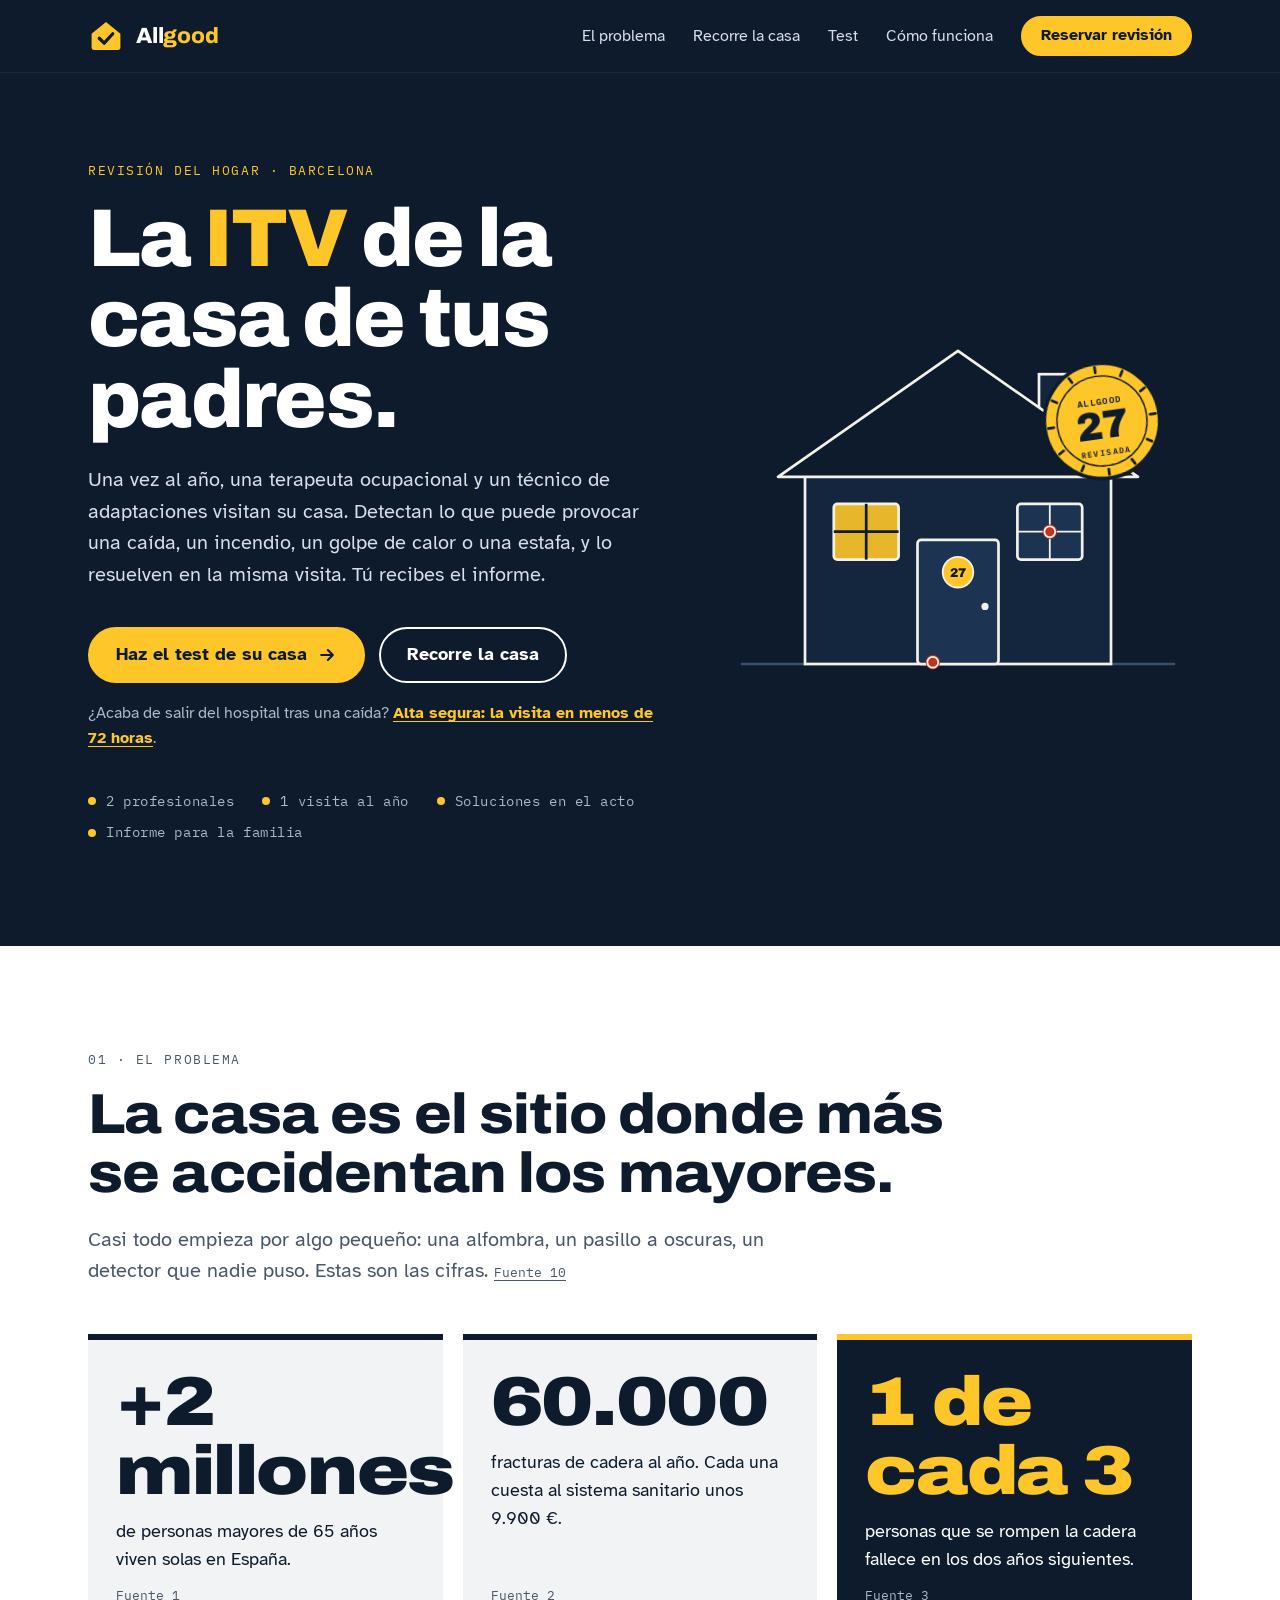
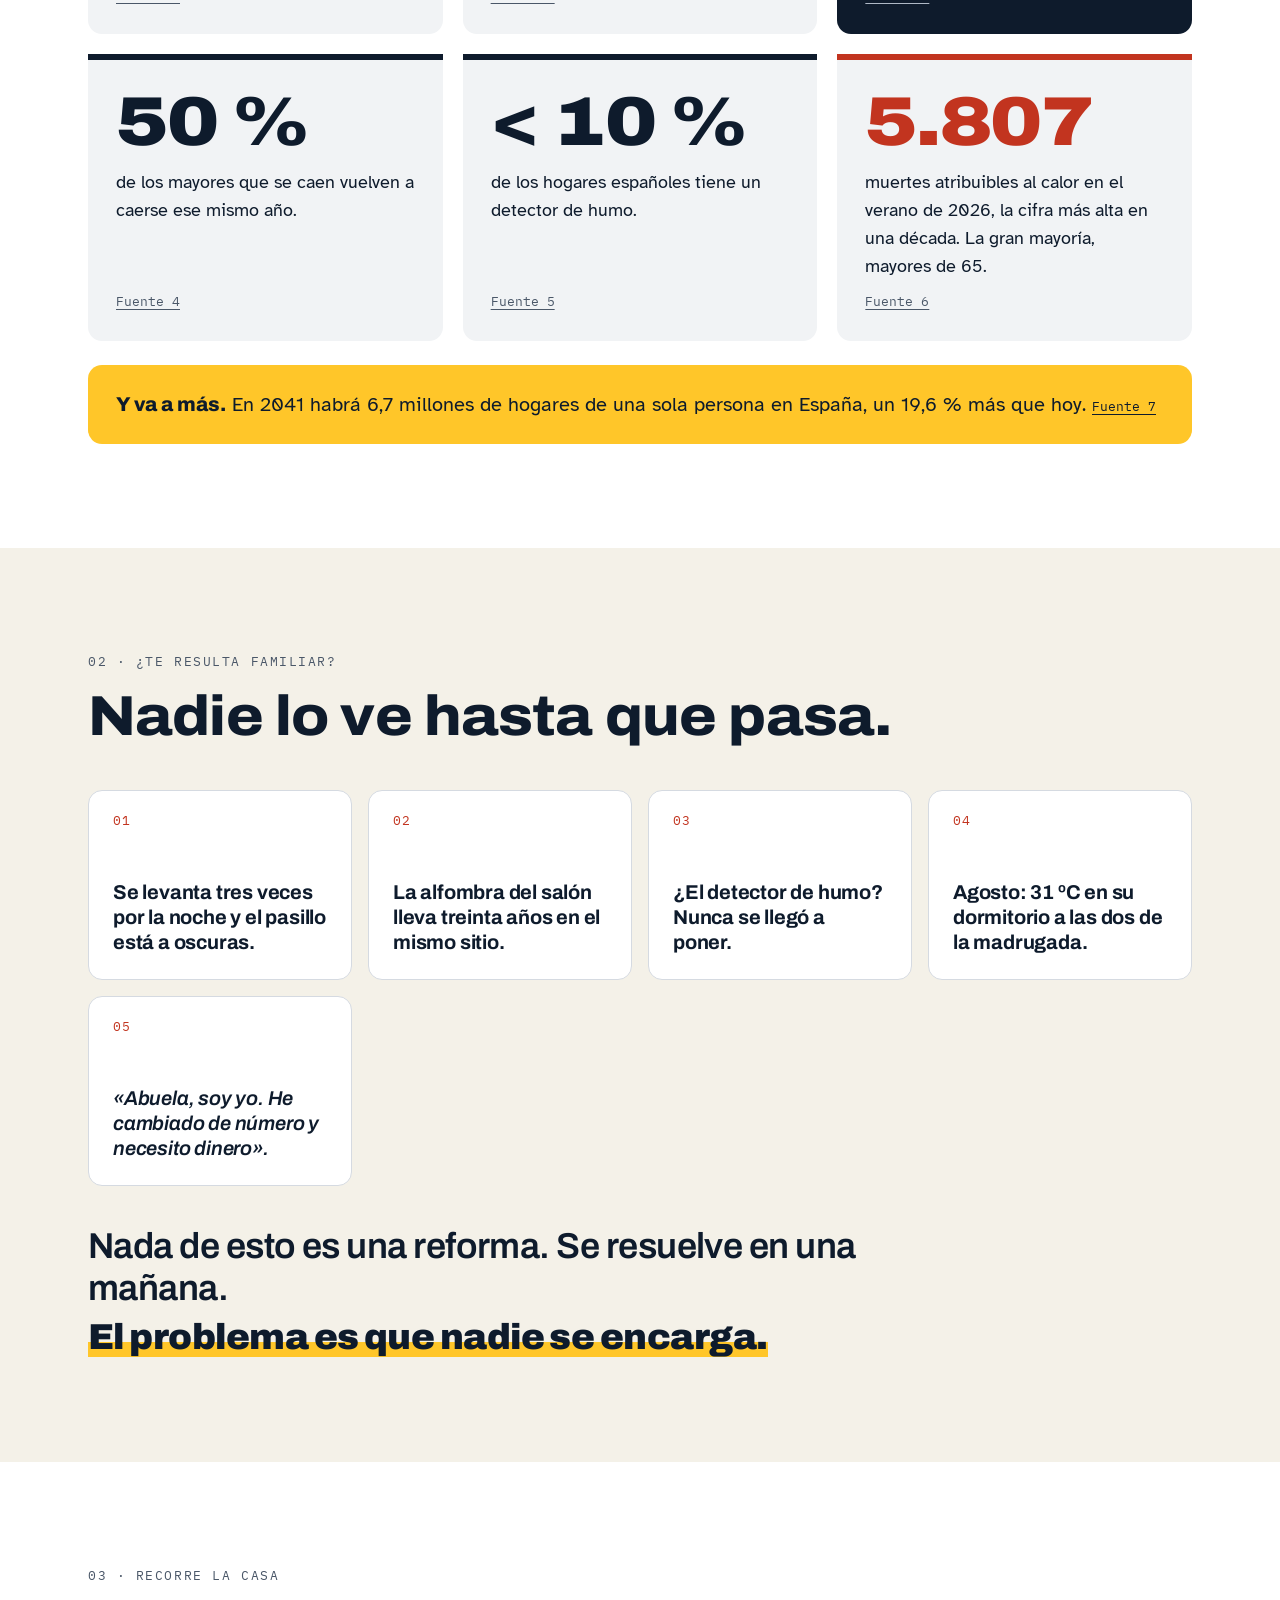
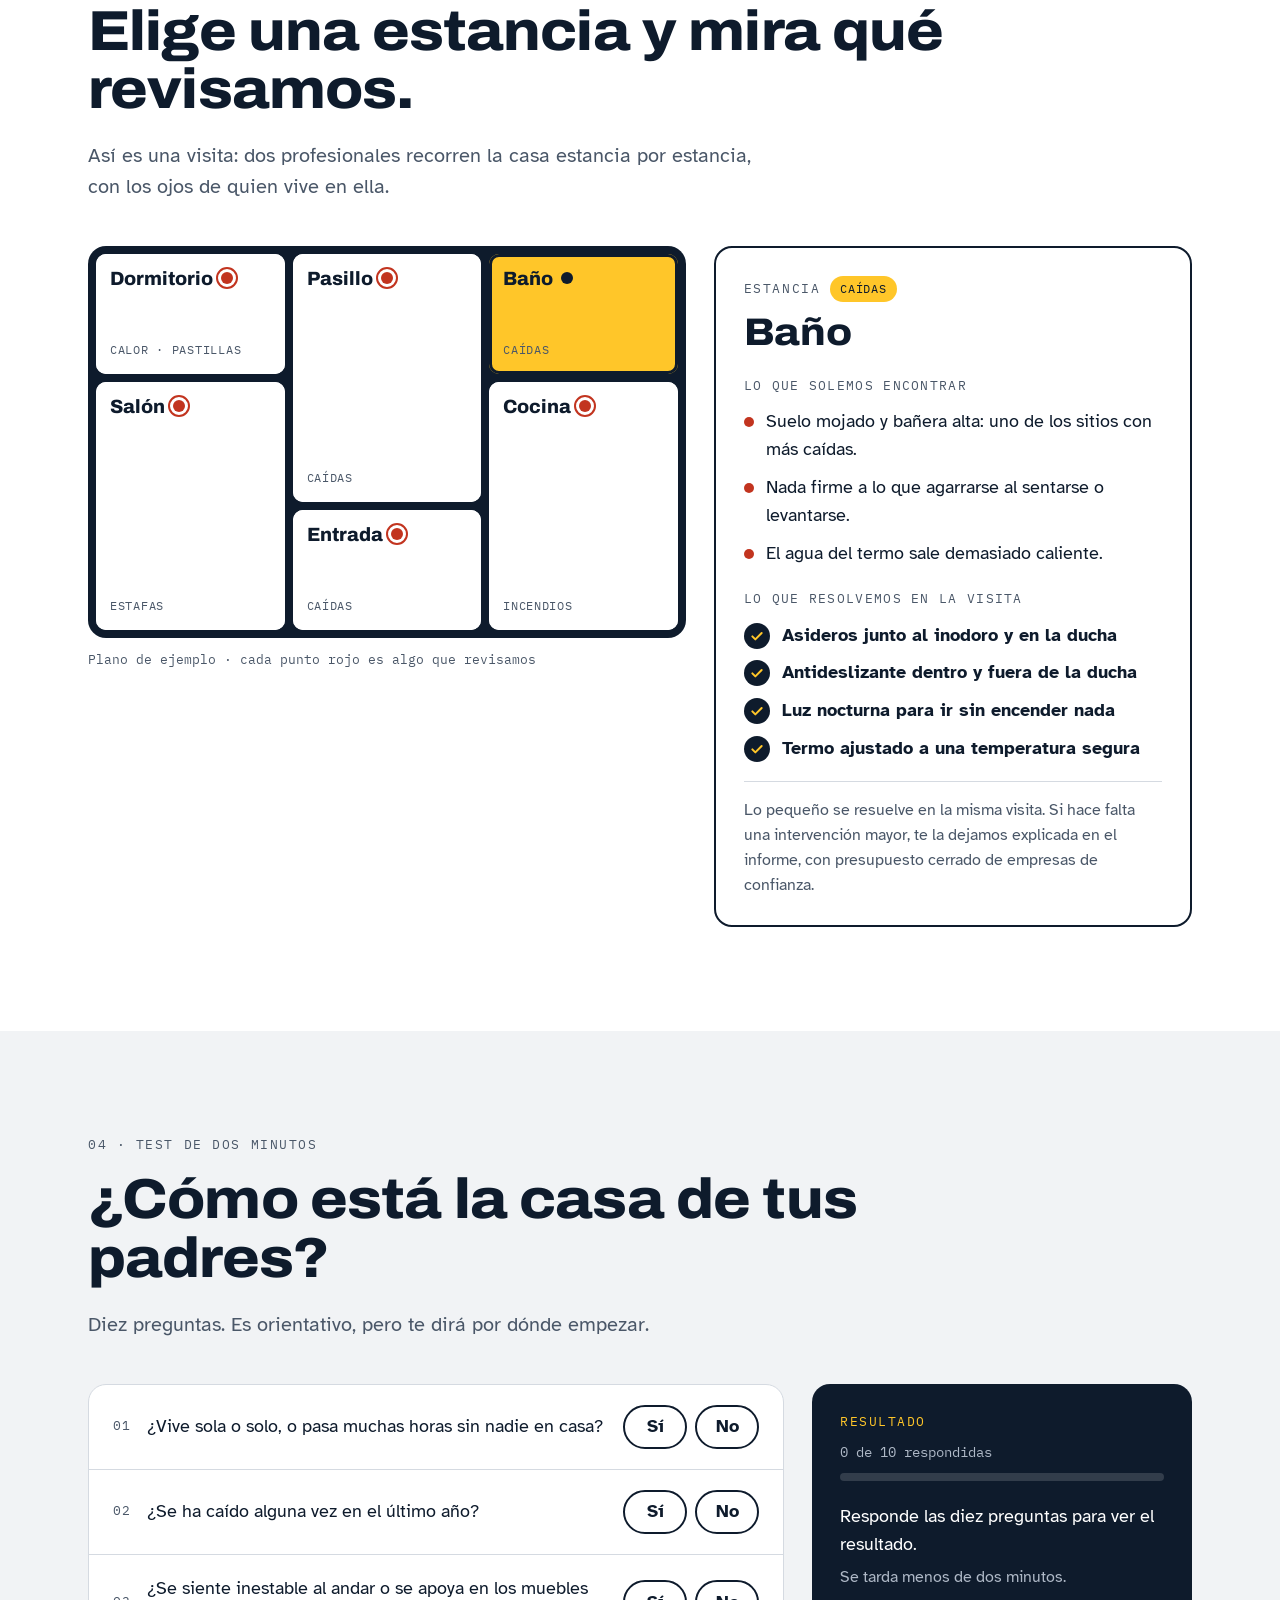
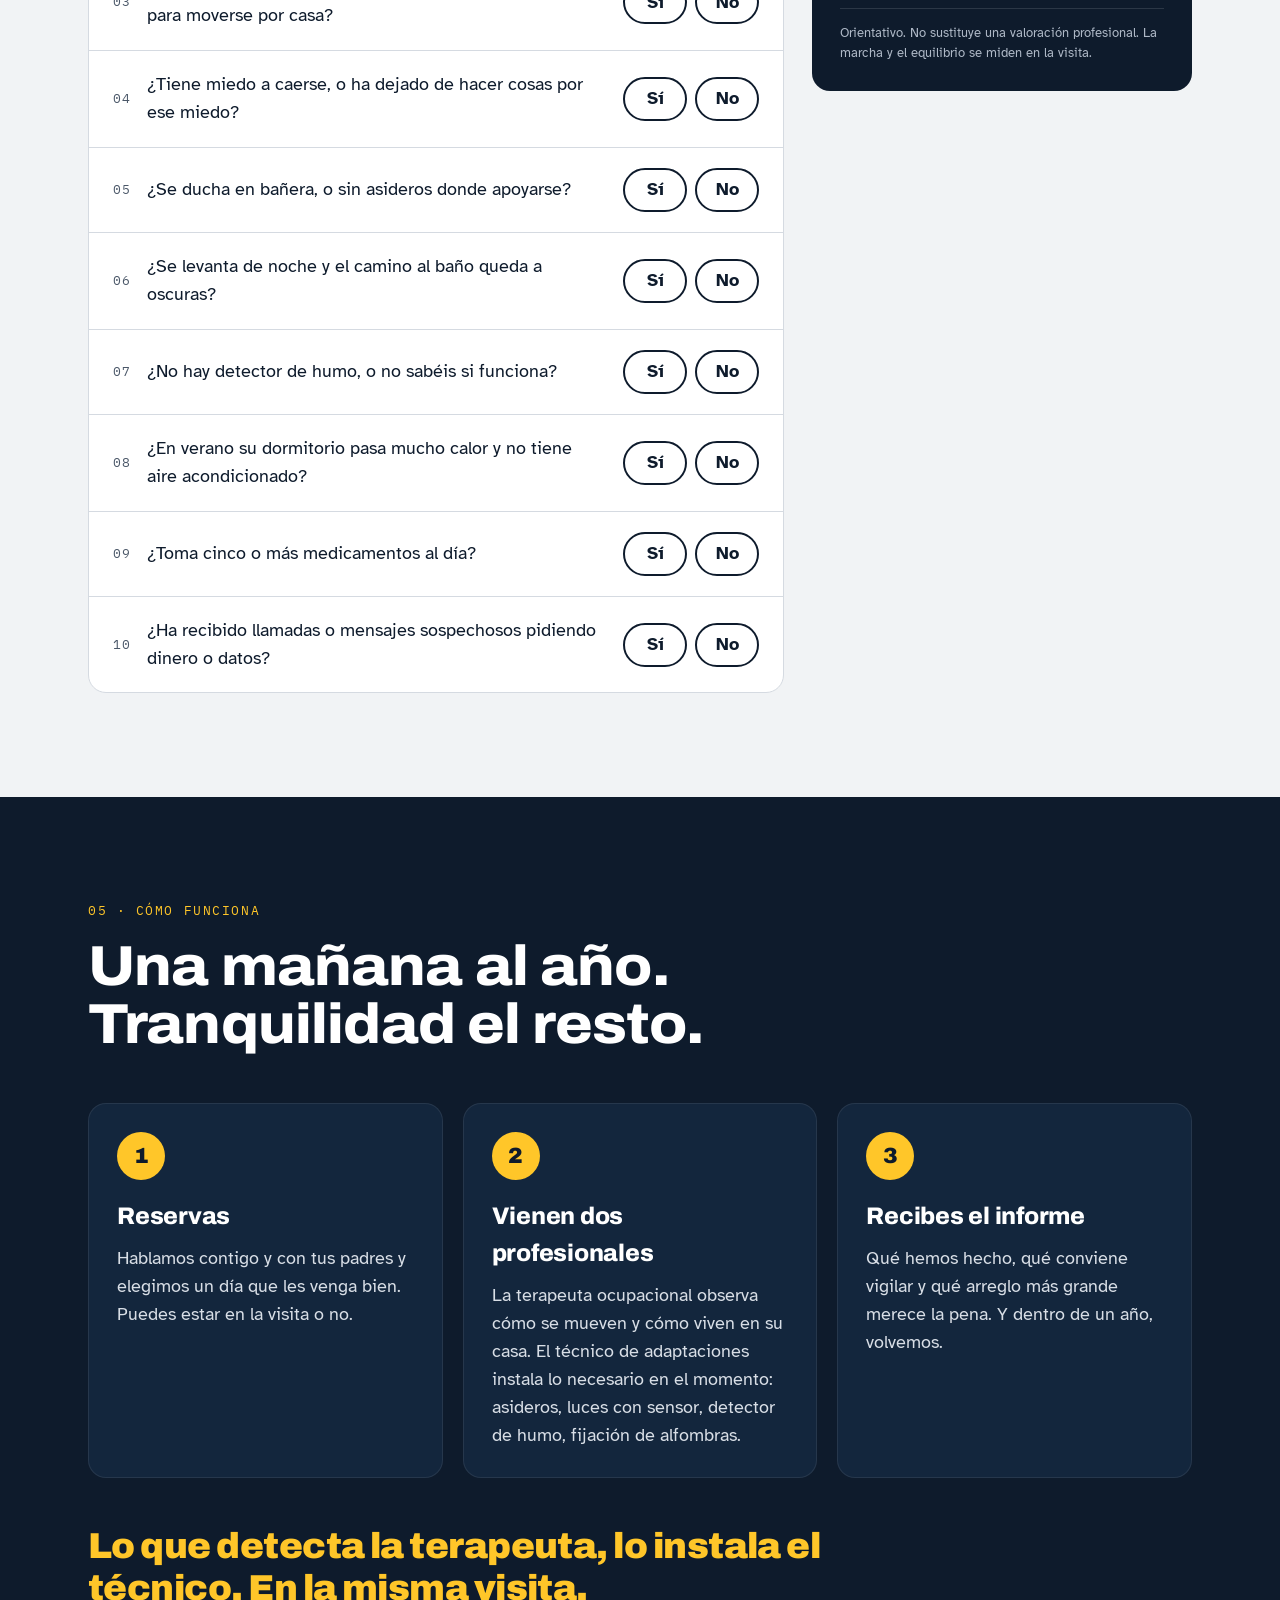
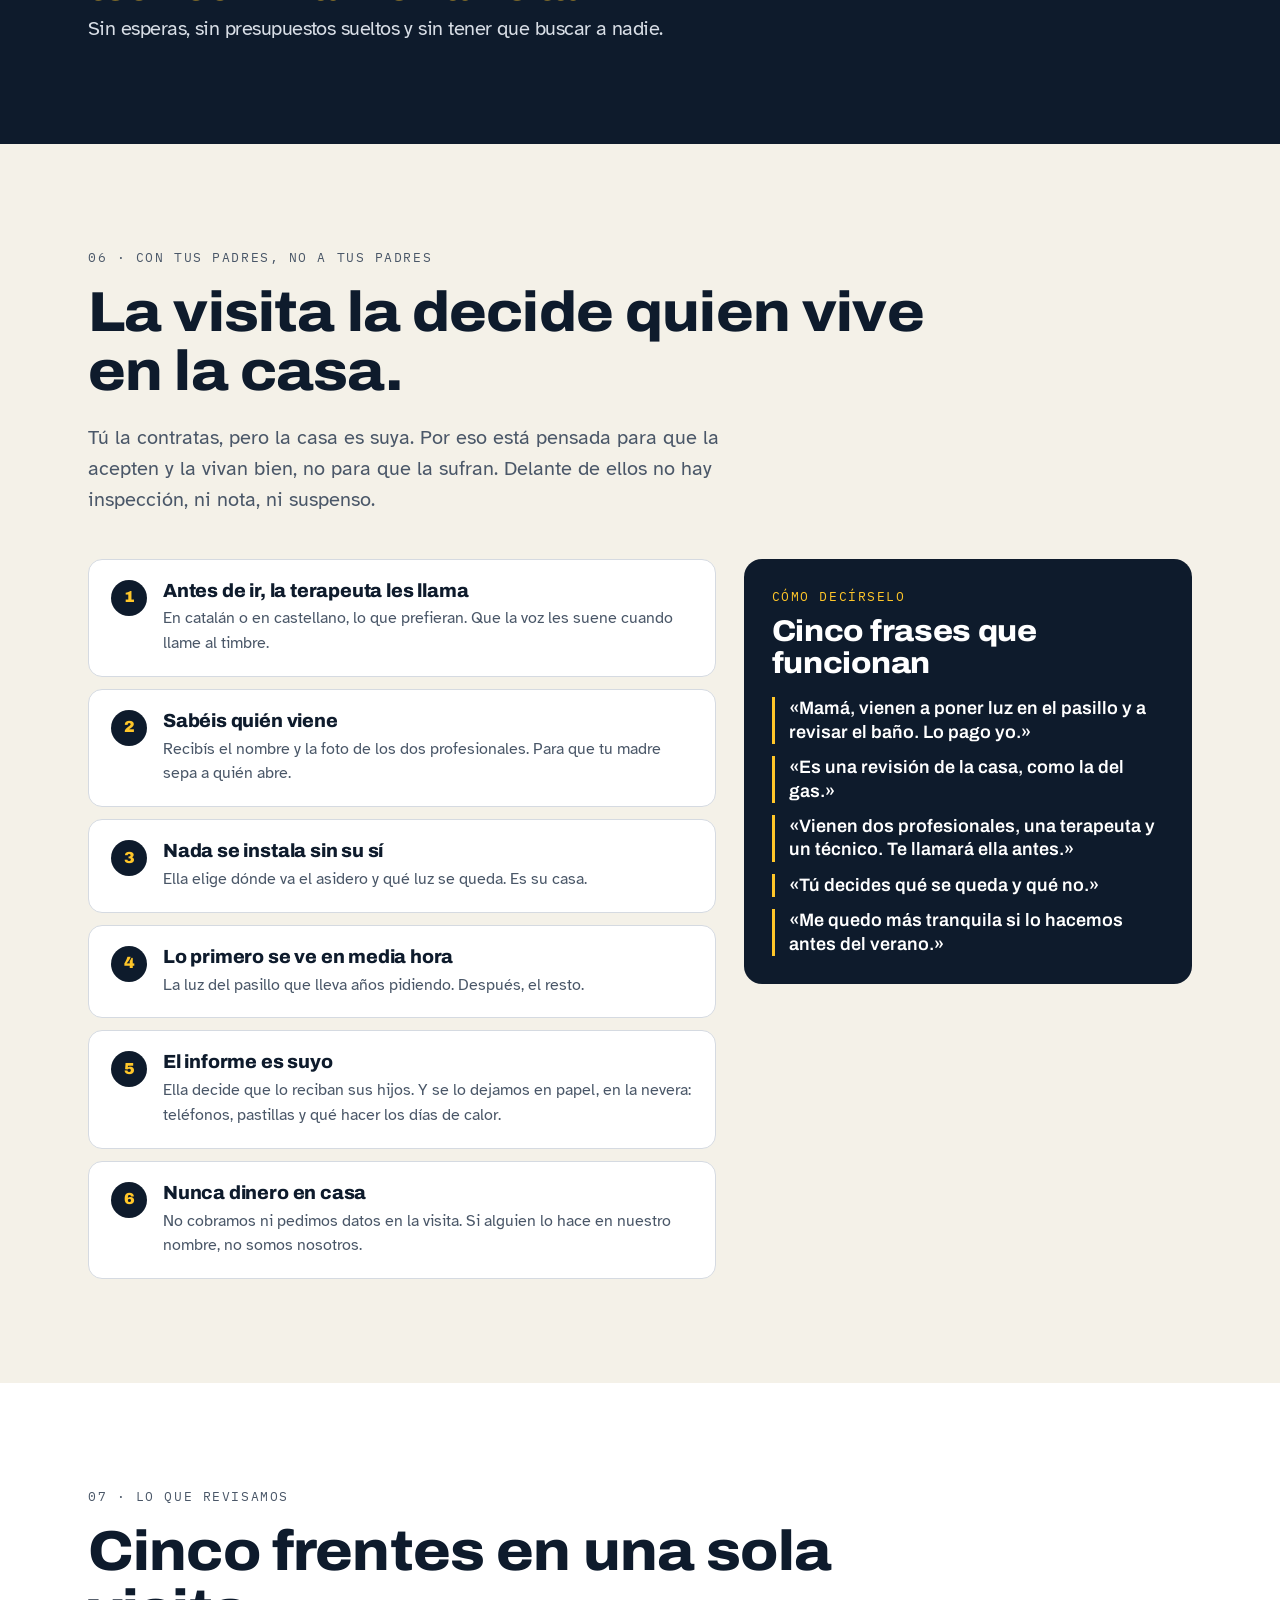
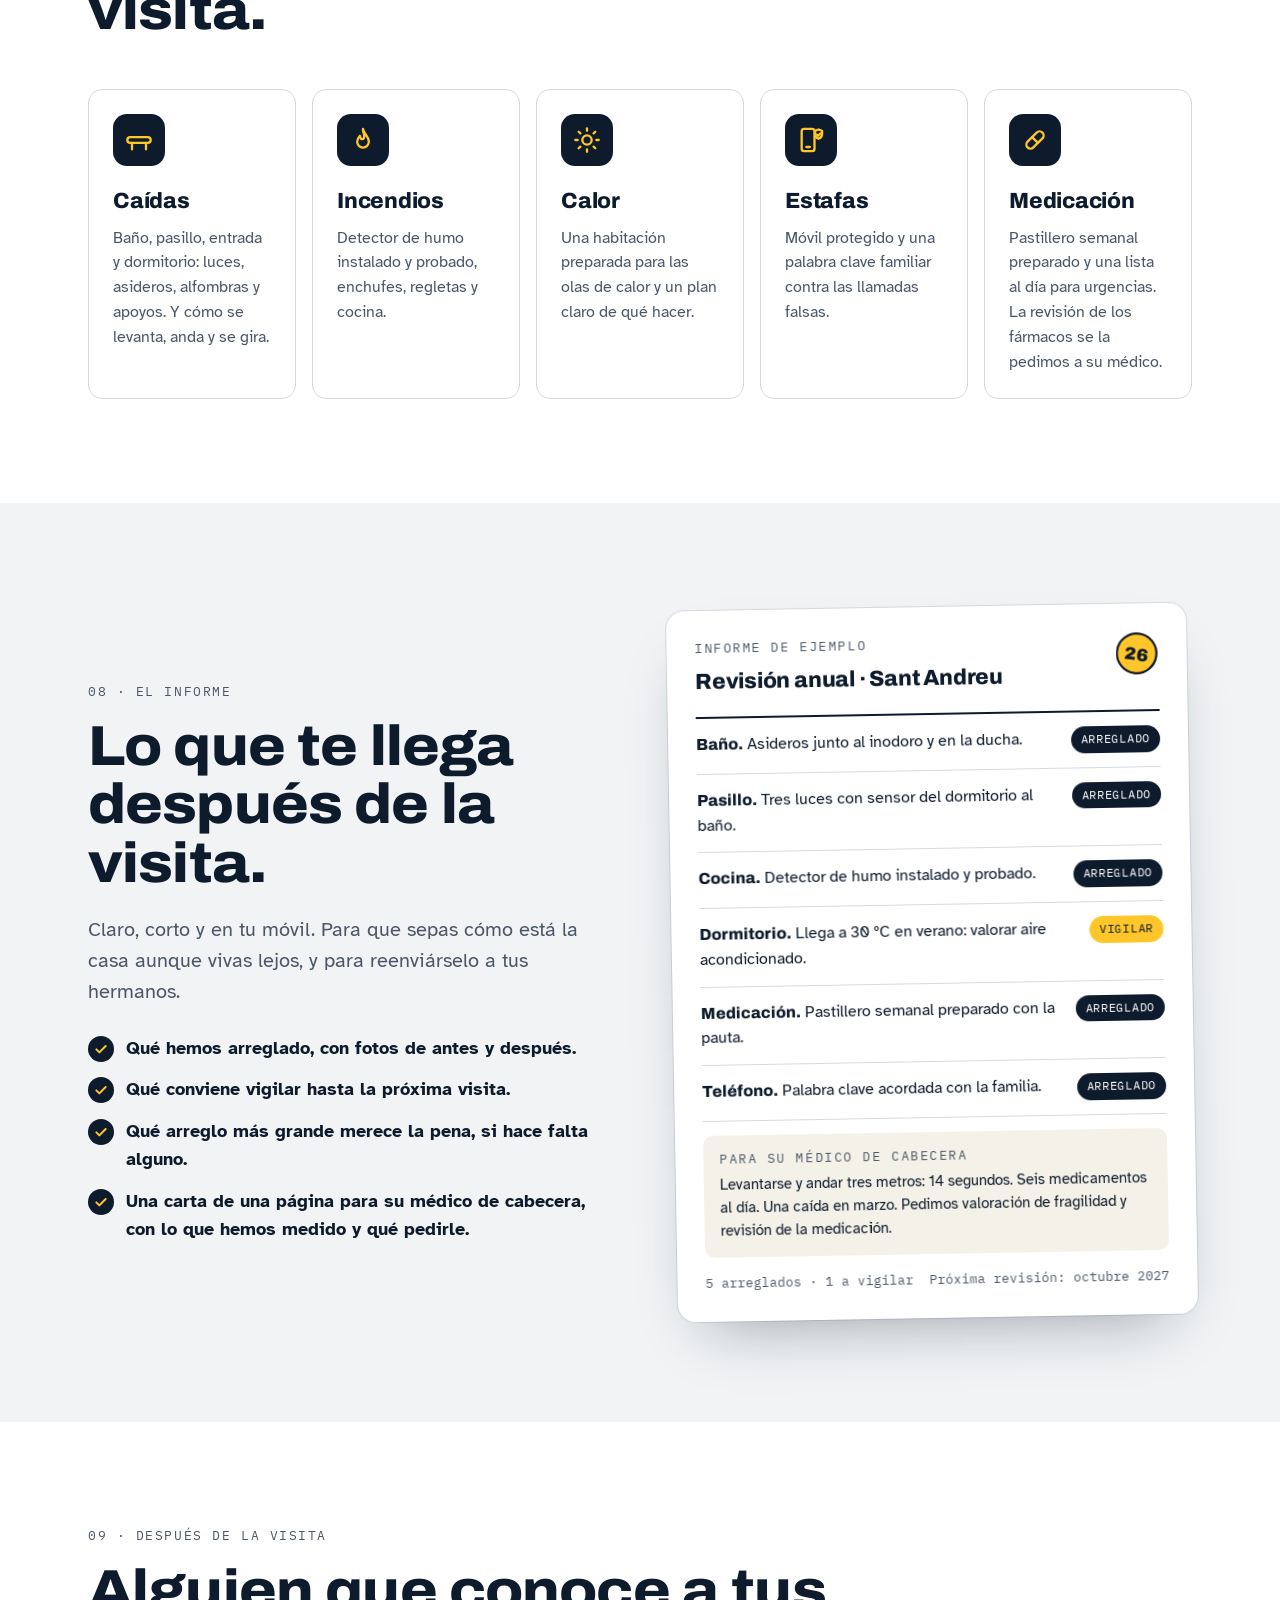
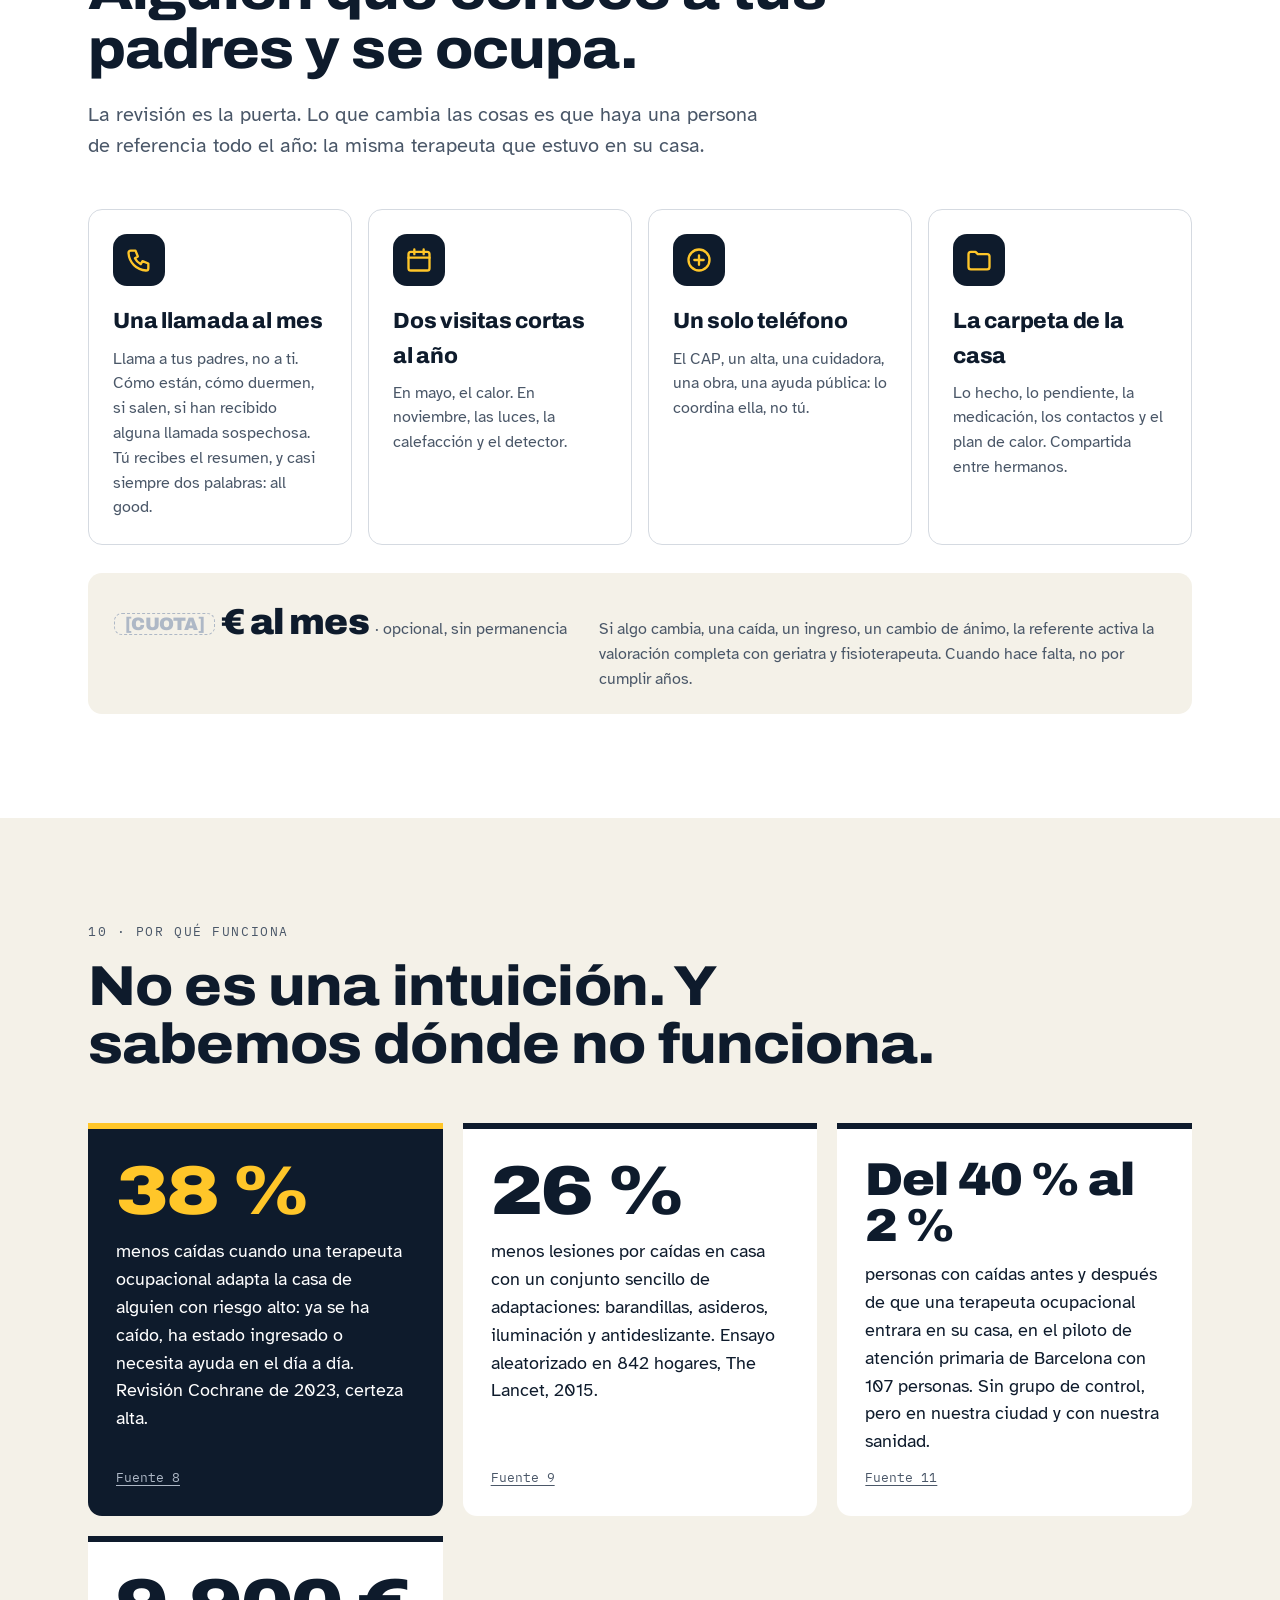
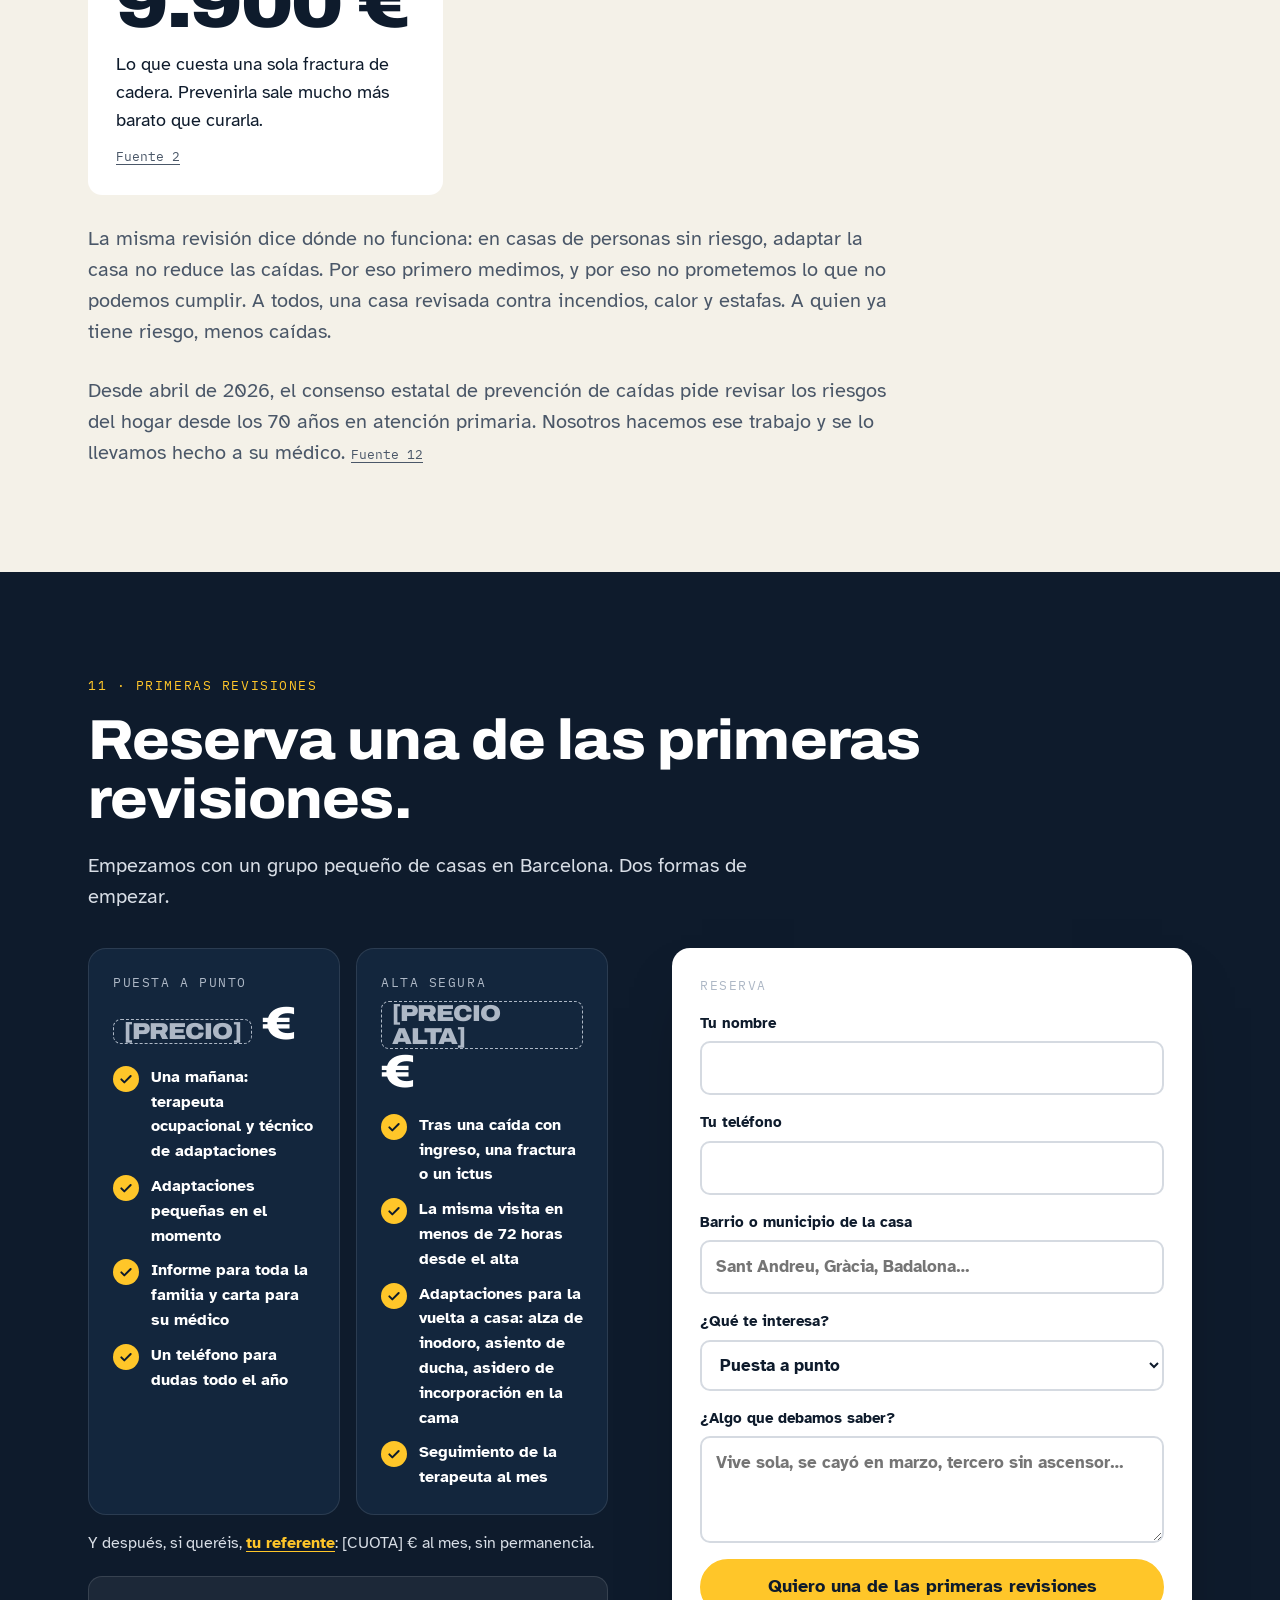
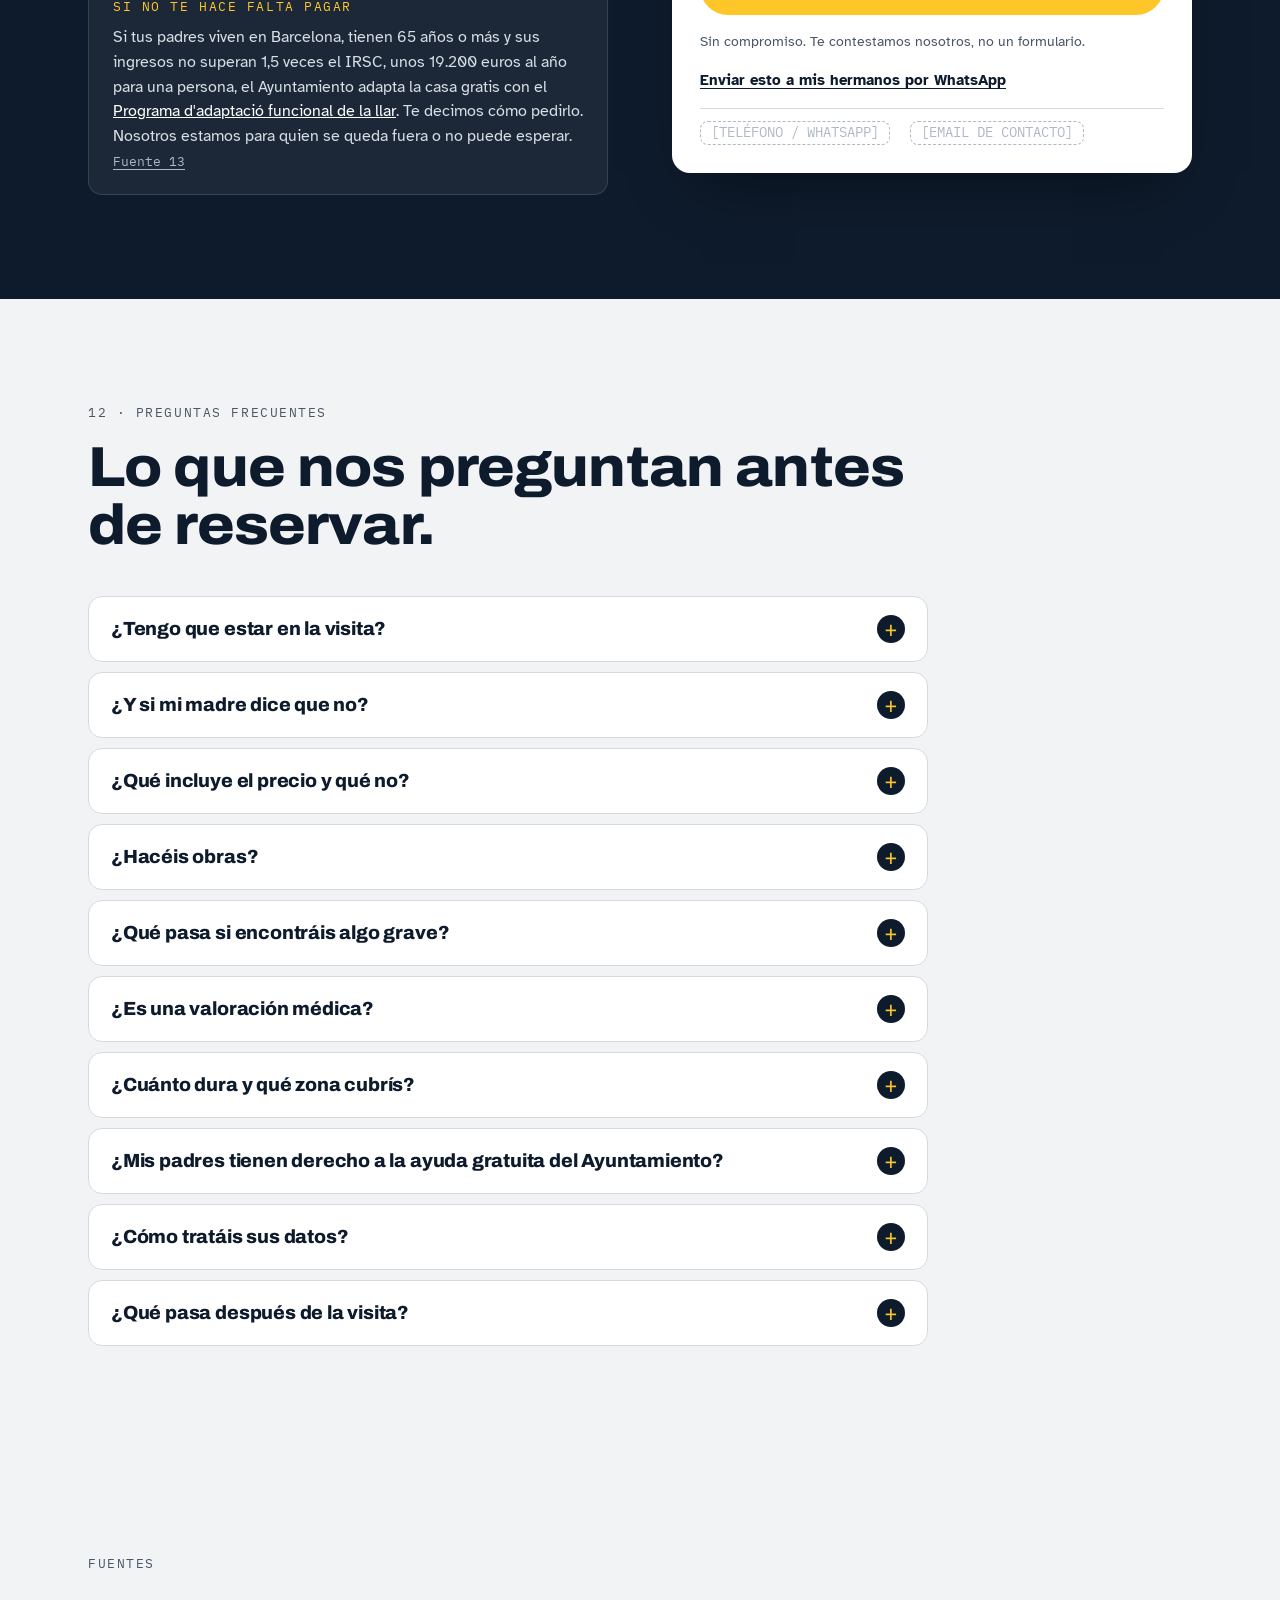
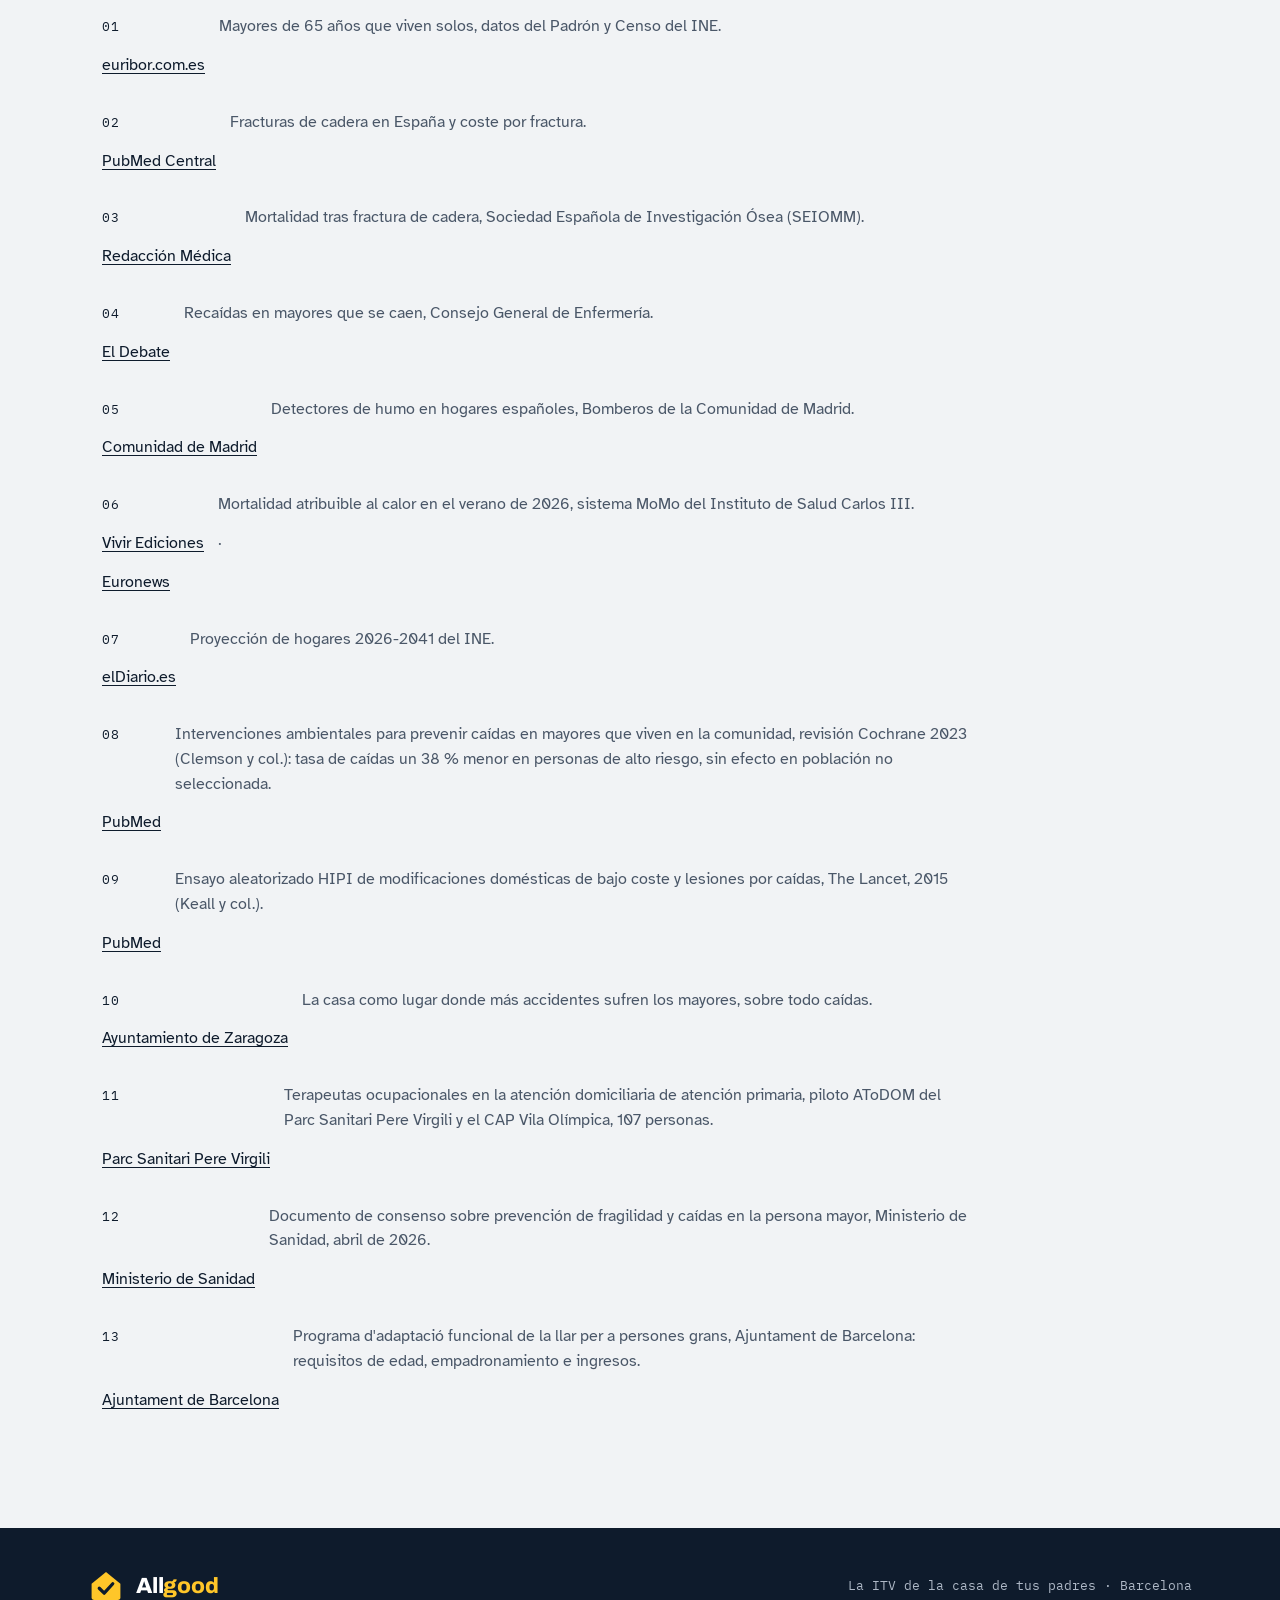
==== commit 1422a087: "Actualiza la web (2026-10-18 23:27)" ====
--- a/index.html
+++ b/index.html
@@ -475,7 +475,7 @@
             <ul class="list list-fix list-fix-accent">
               <li>Tras una caída con ingreso, una fractura o un ictus</li>
               <li>La misma visita en menos de 72 horas desde el alta</li>
-              <li>Adaptaciones para la vuelta a casa: alza de inodoro, asiento de ducha, barandilla de cama</li>
+              <li>Adaptaciones para la vuelta a casa: alza de inodoro, asiento de ducha, asidero de incorporación en la cama</li>
               <li>Seguimiento de la terapeuta al mes</li>
             </ul>
           </article>
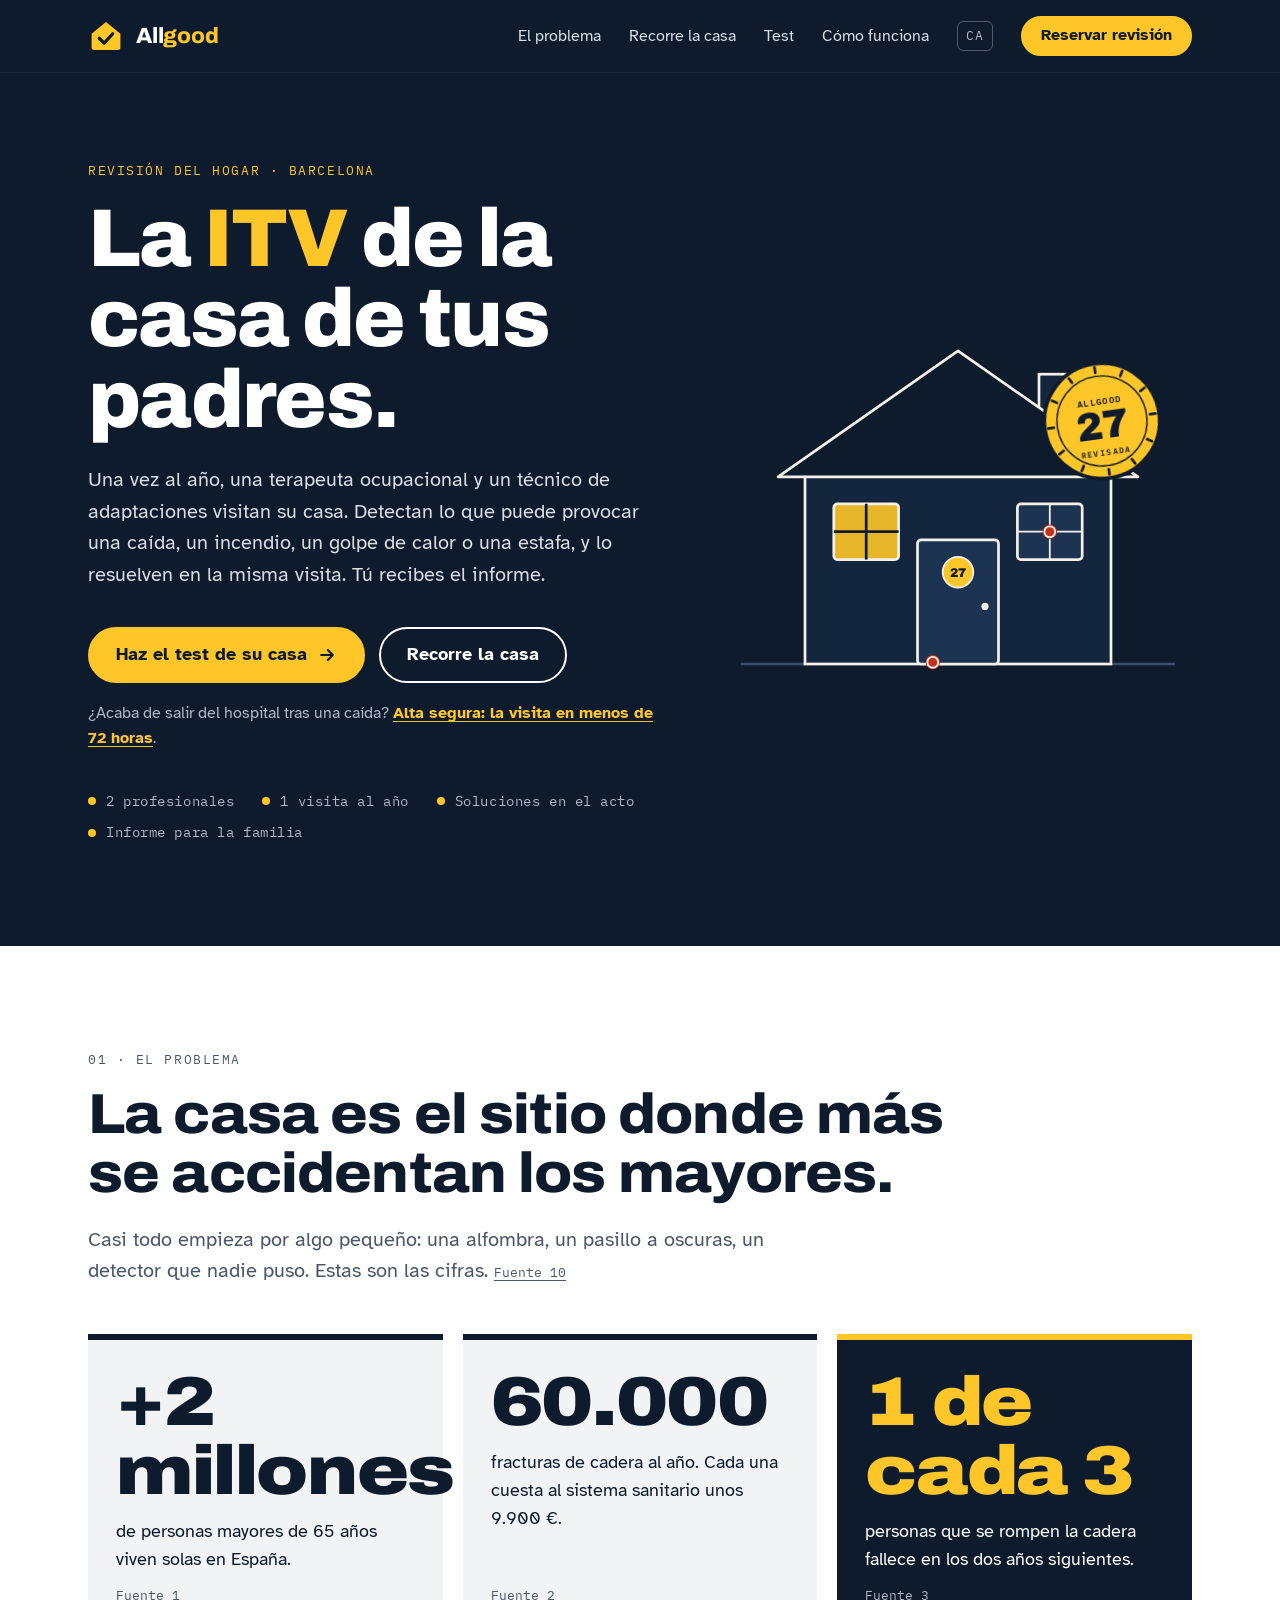
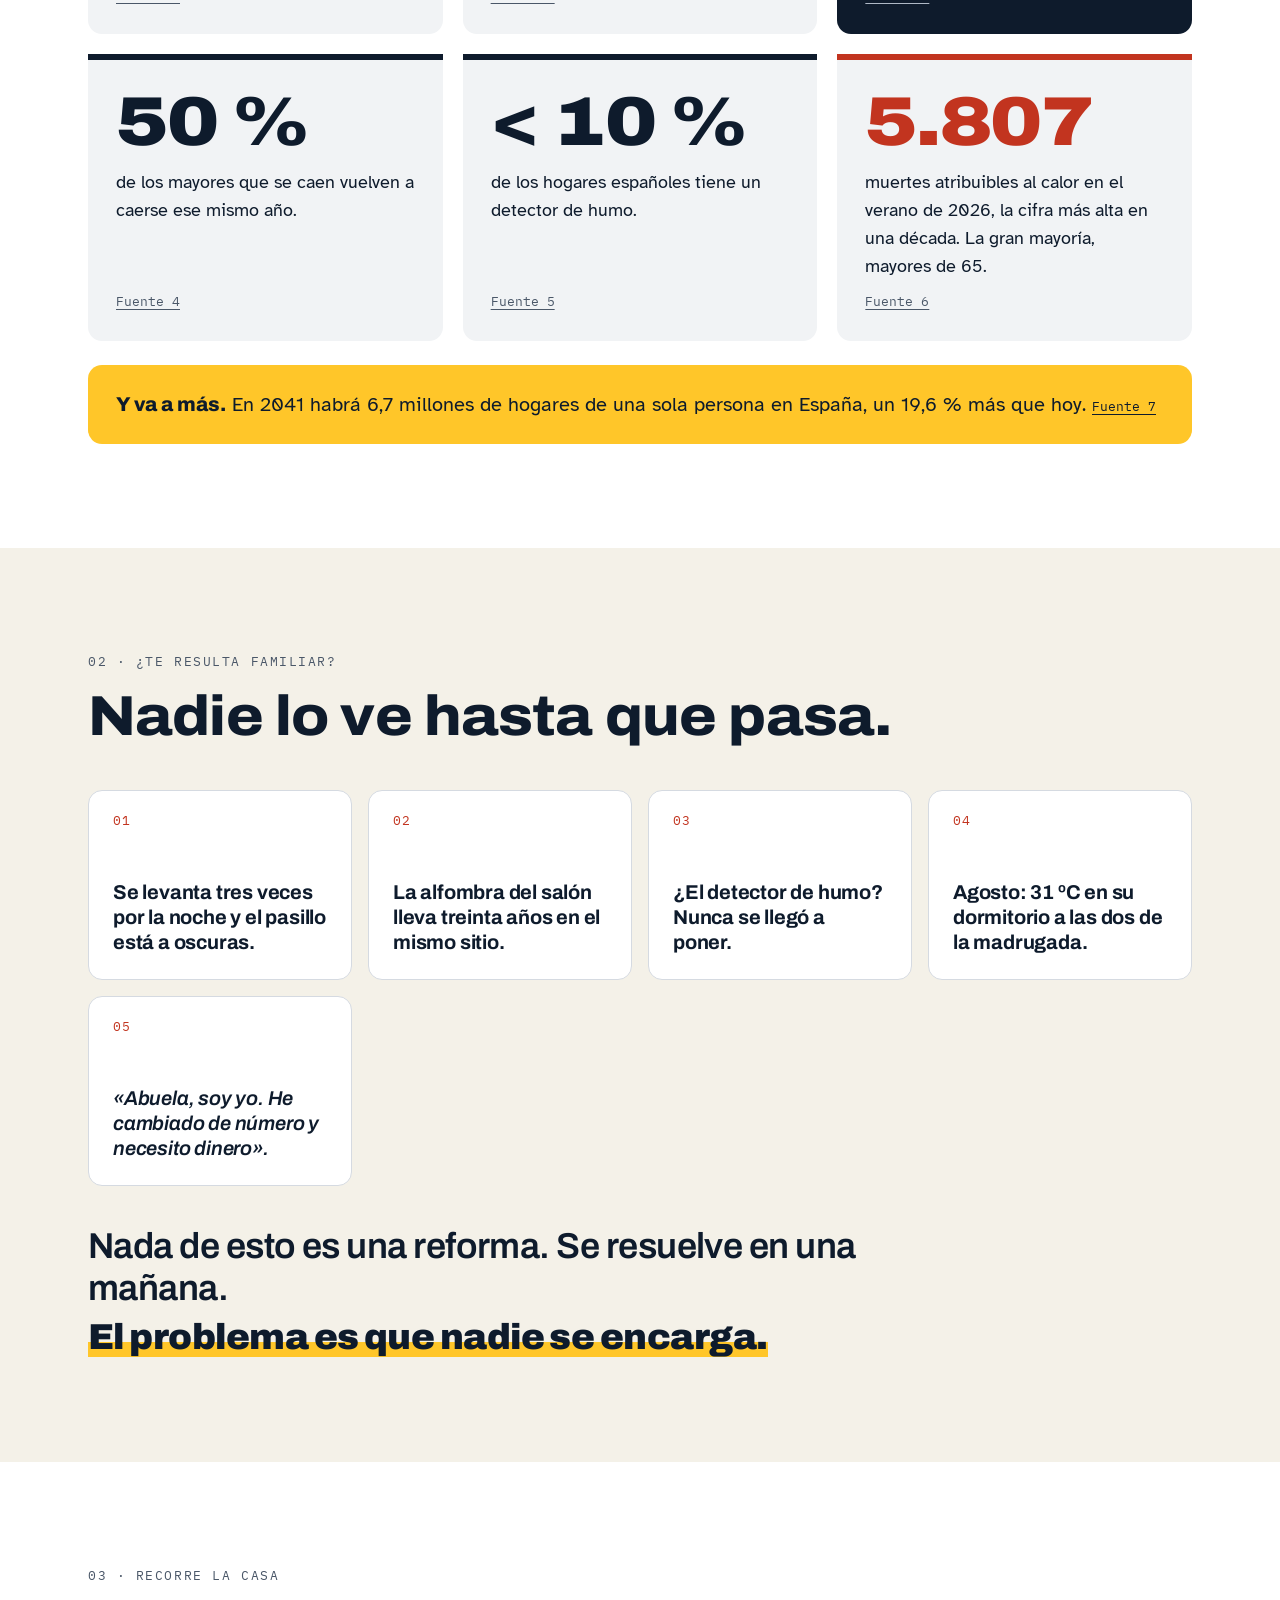
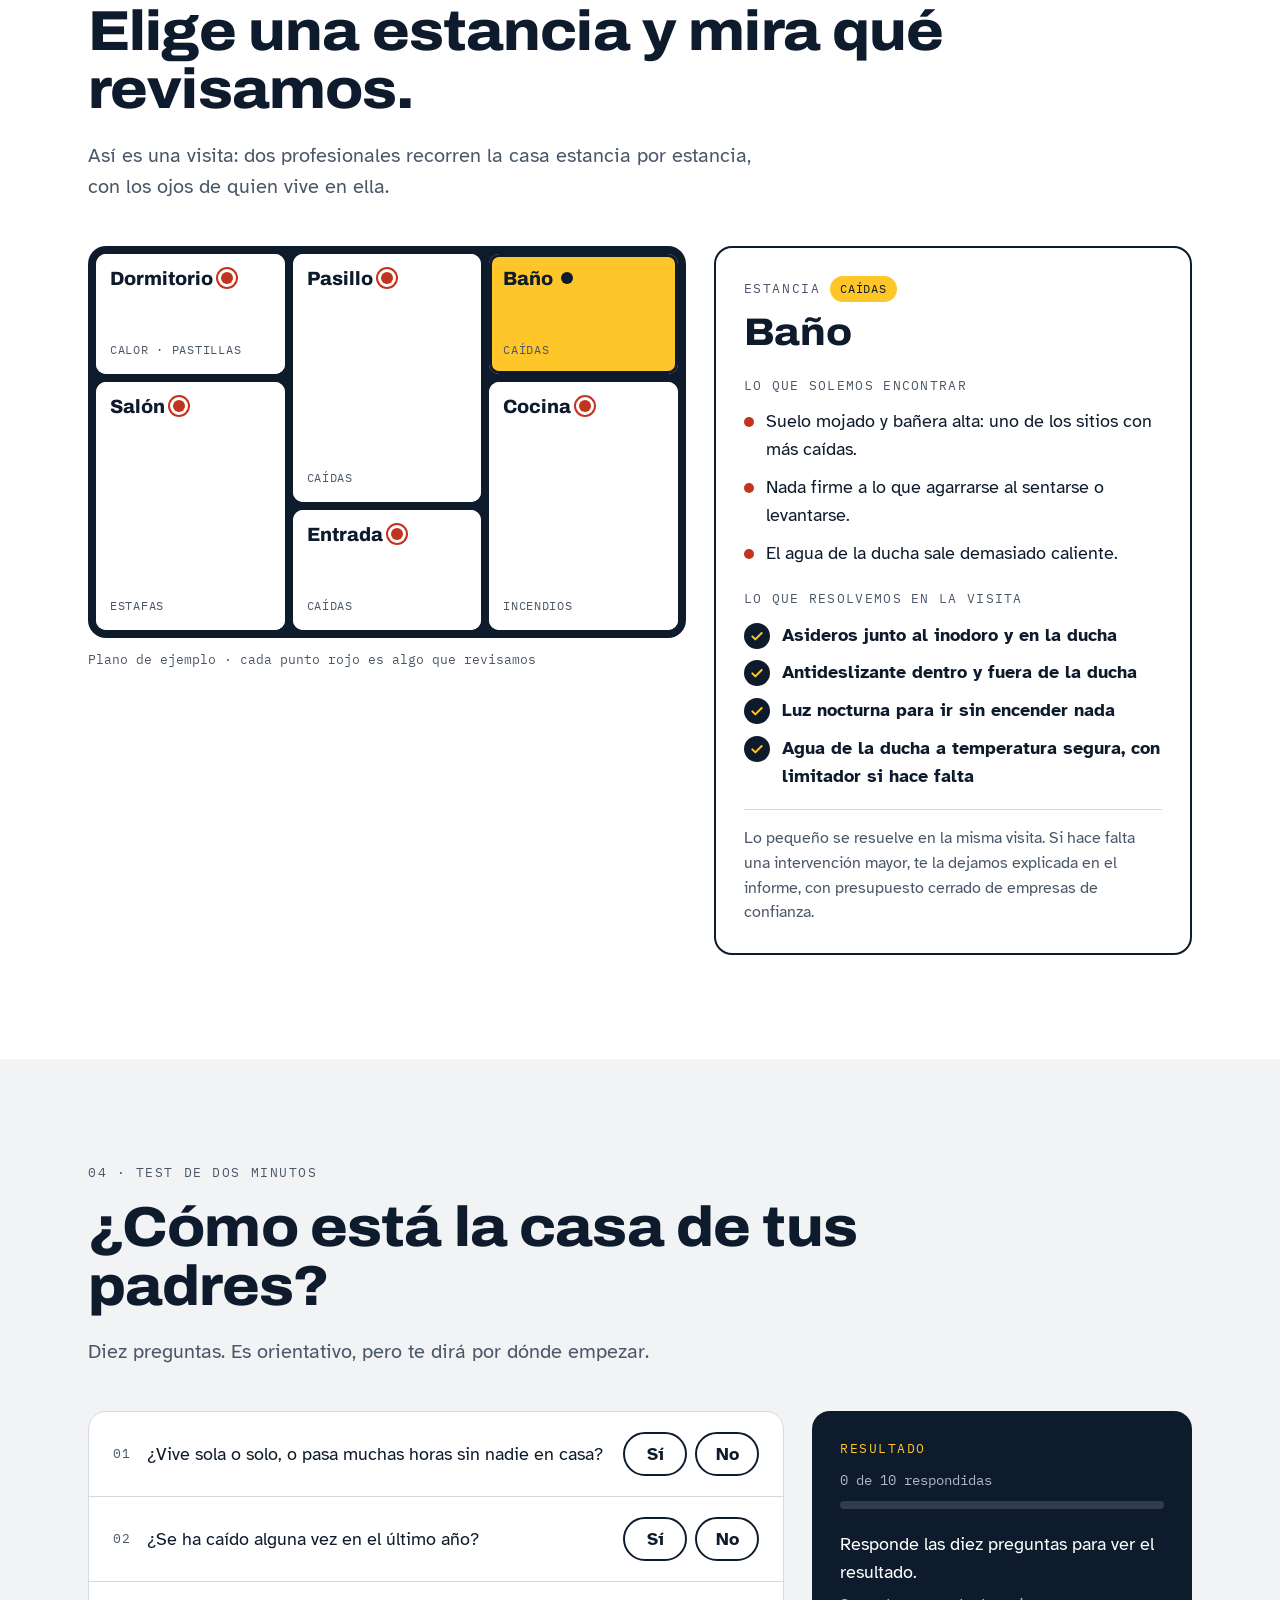
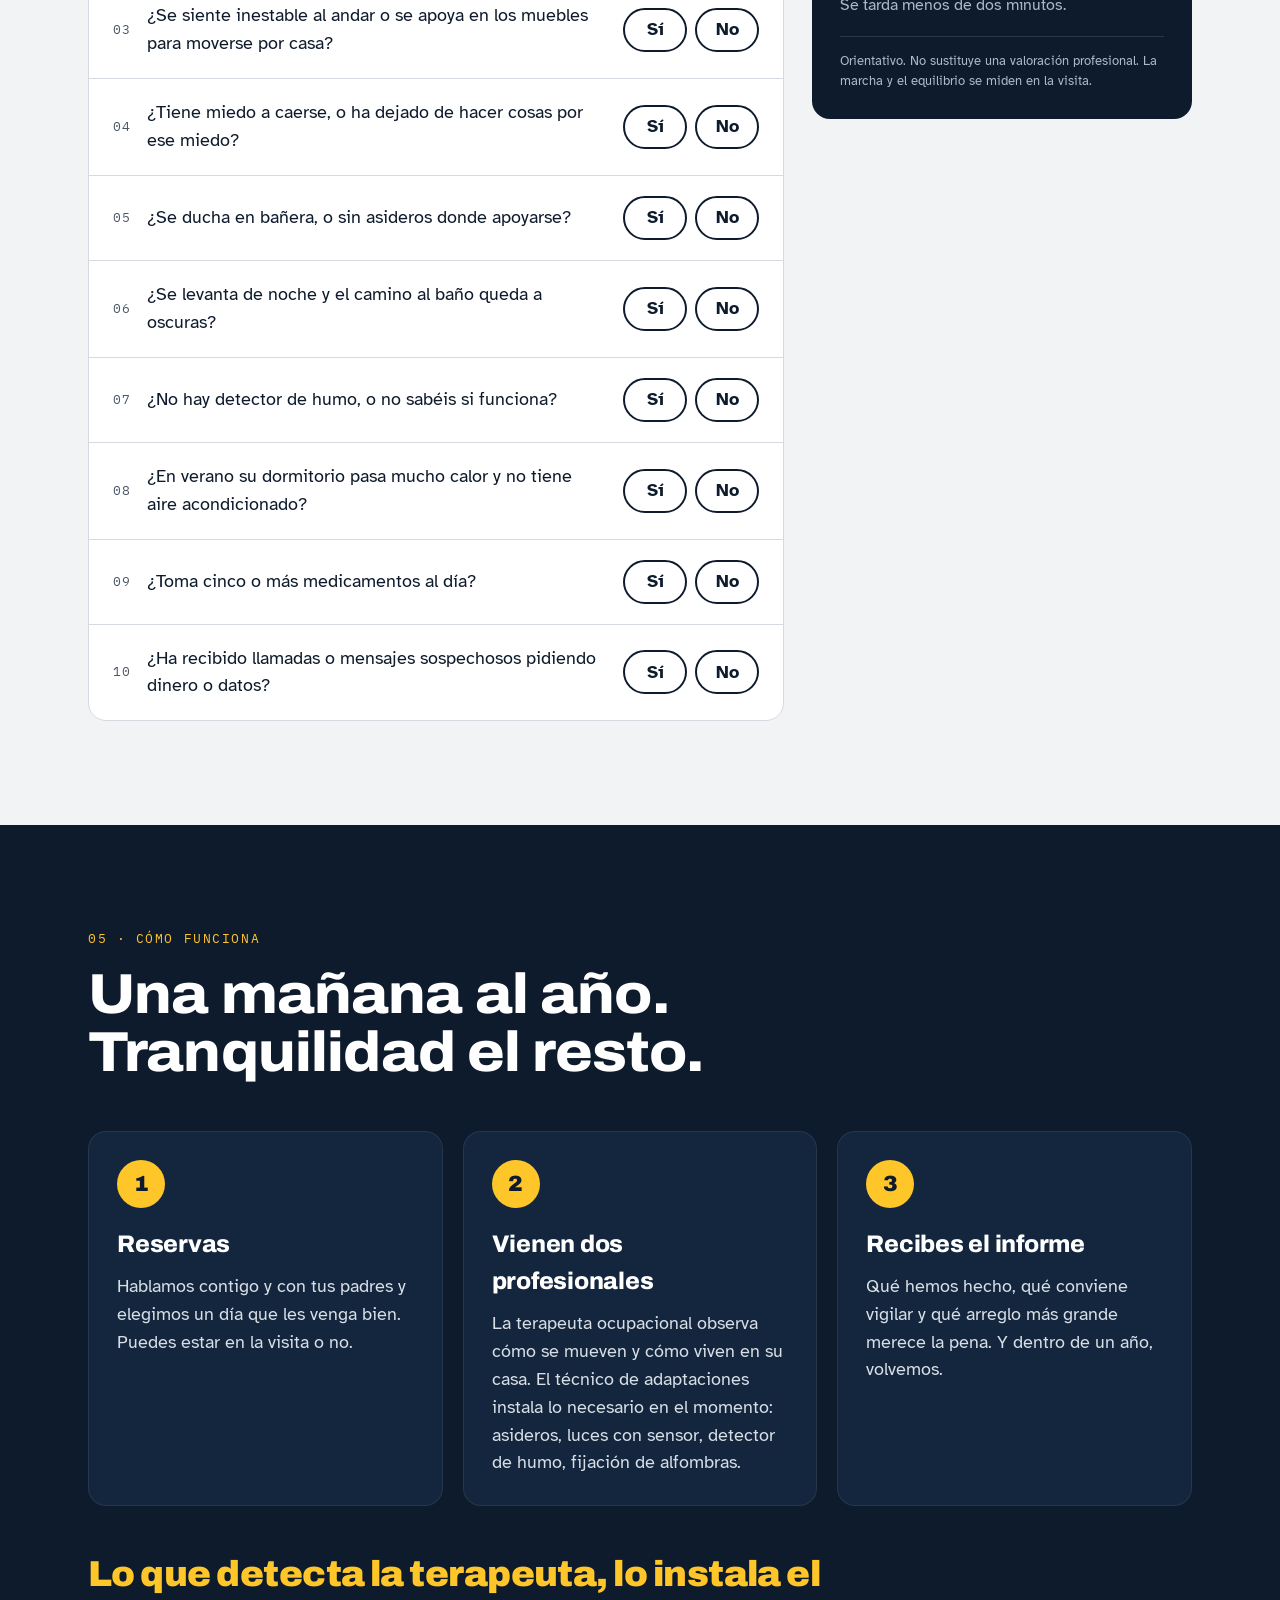
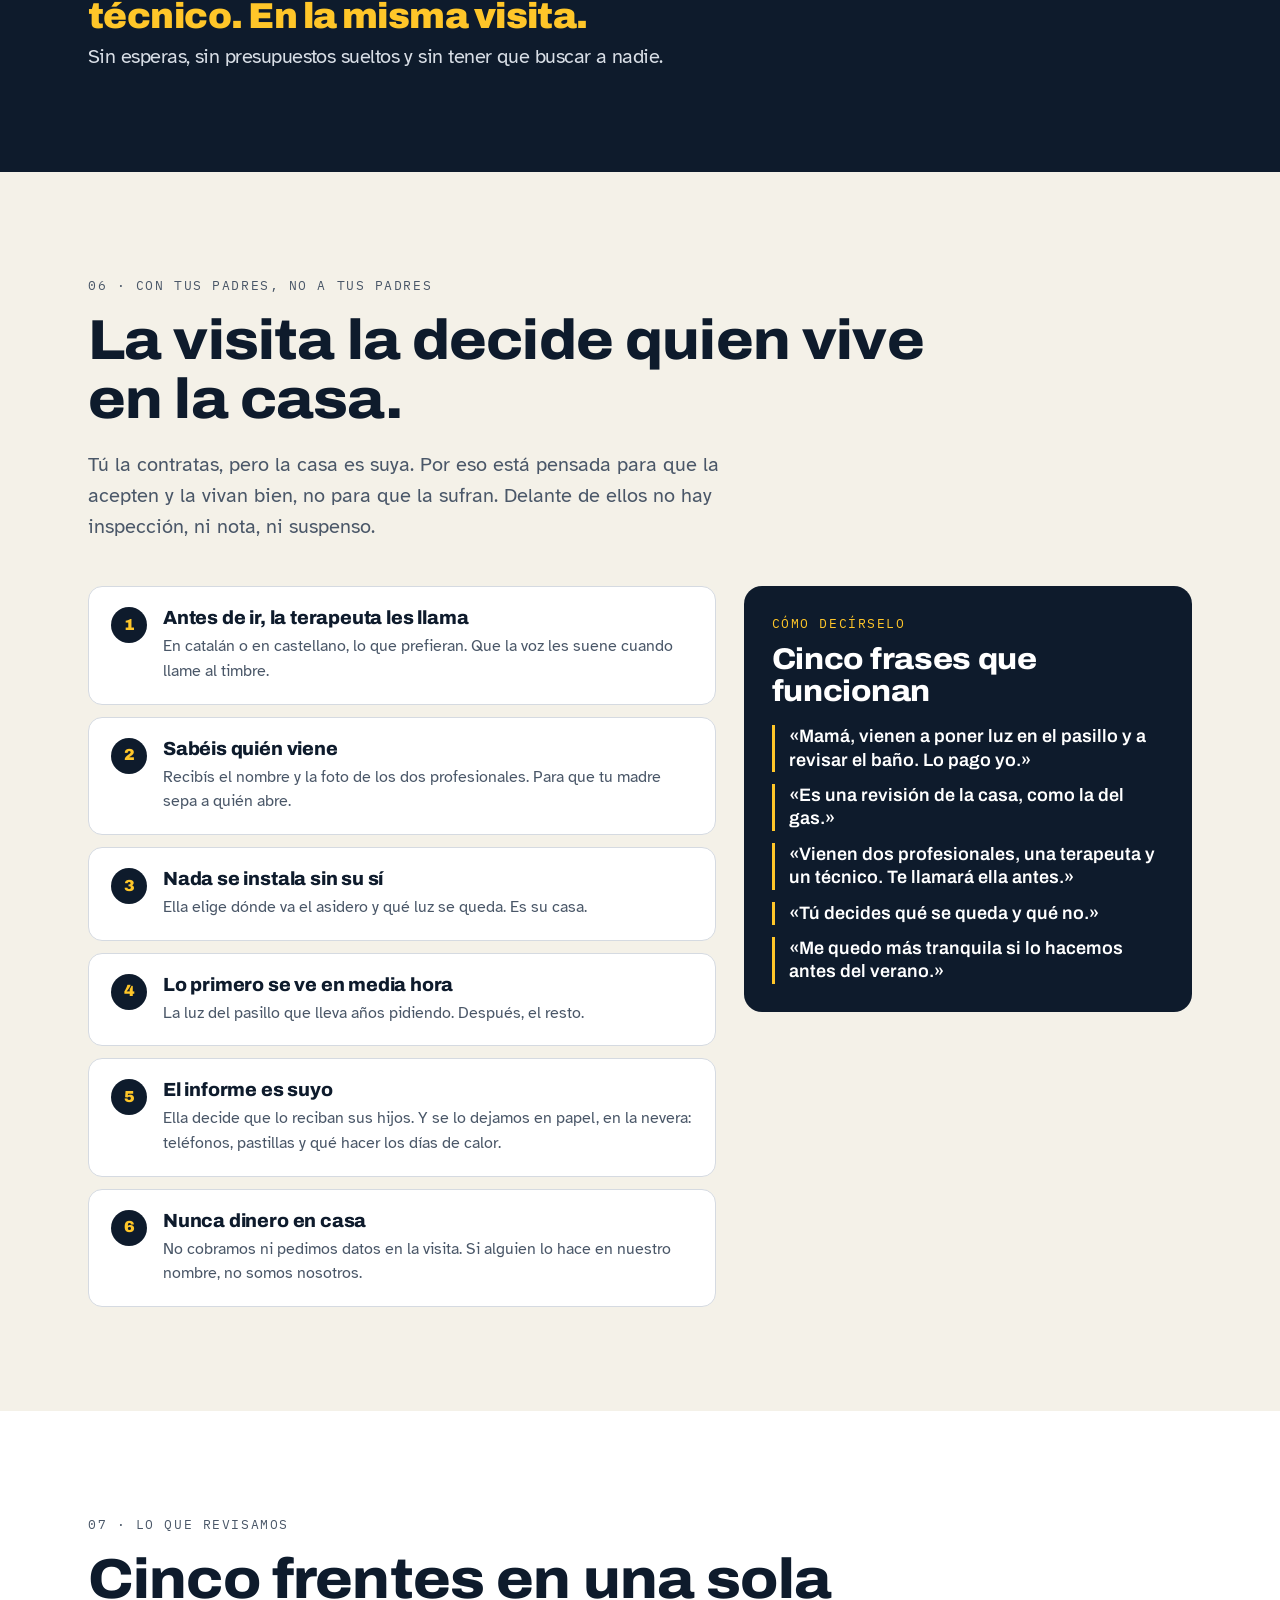
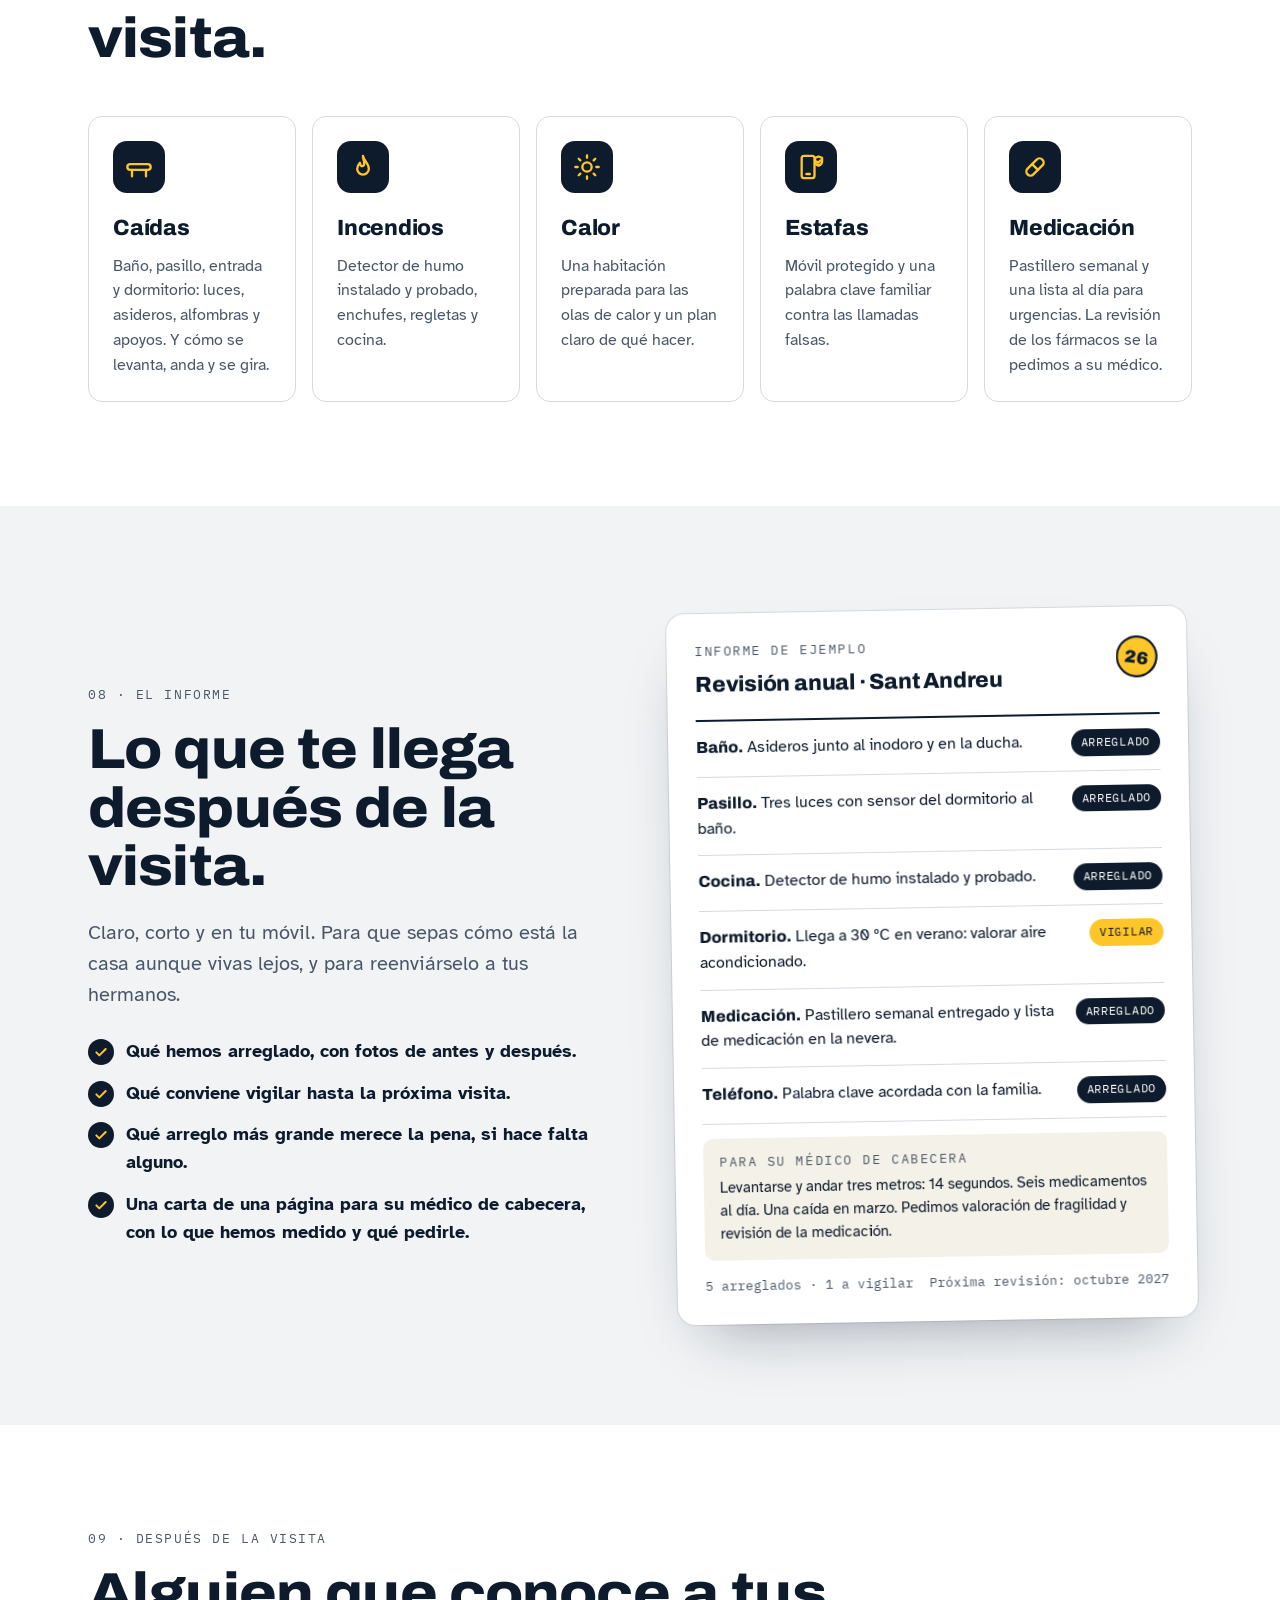
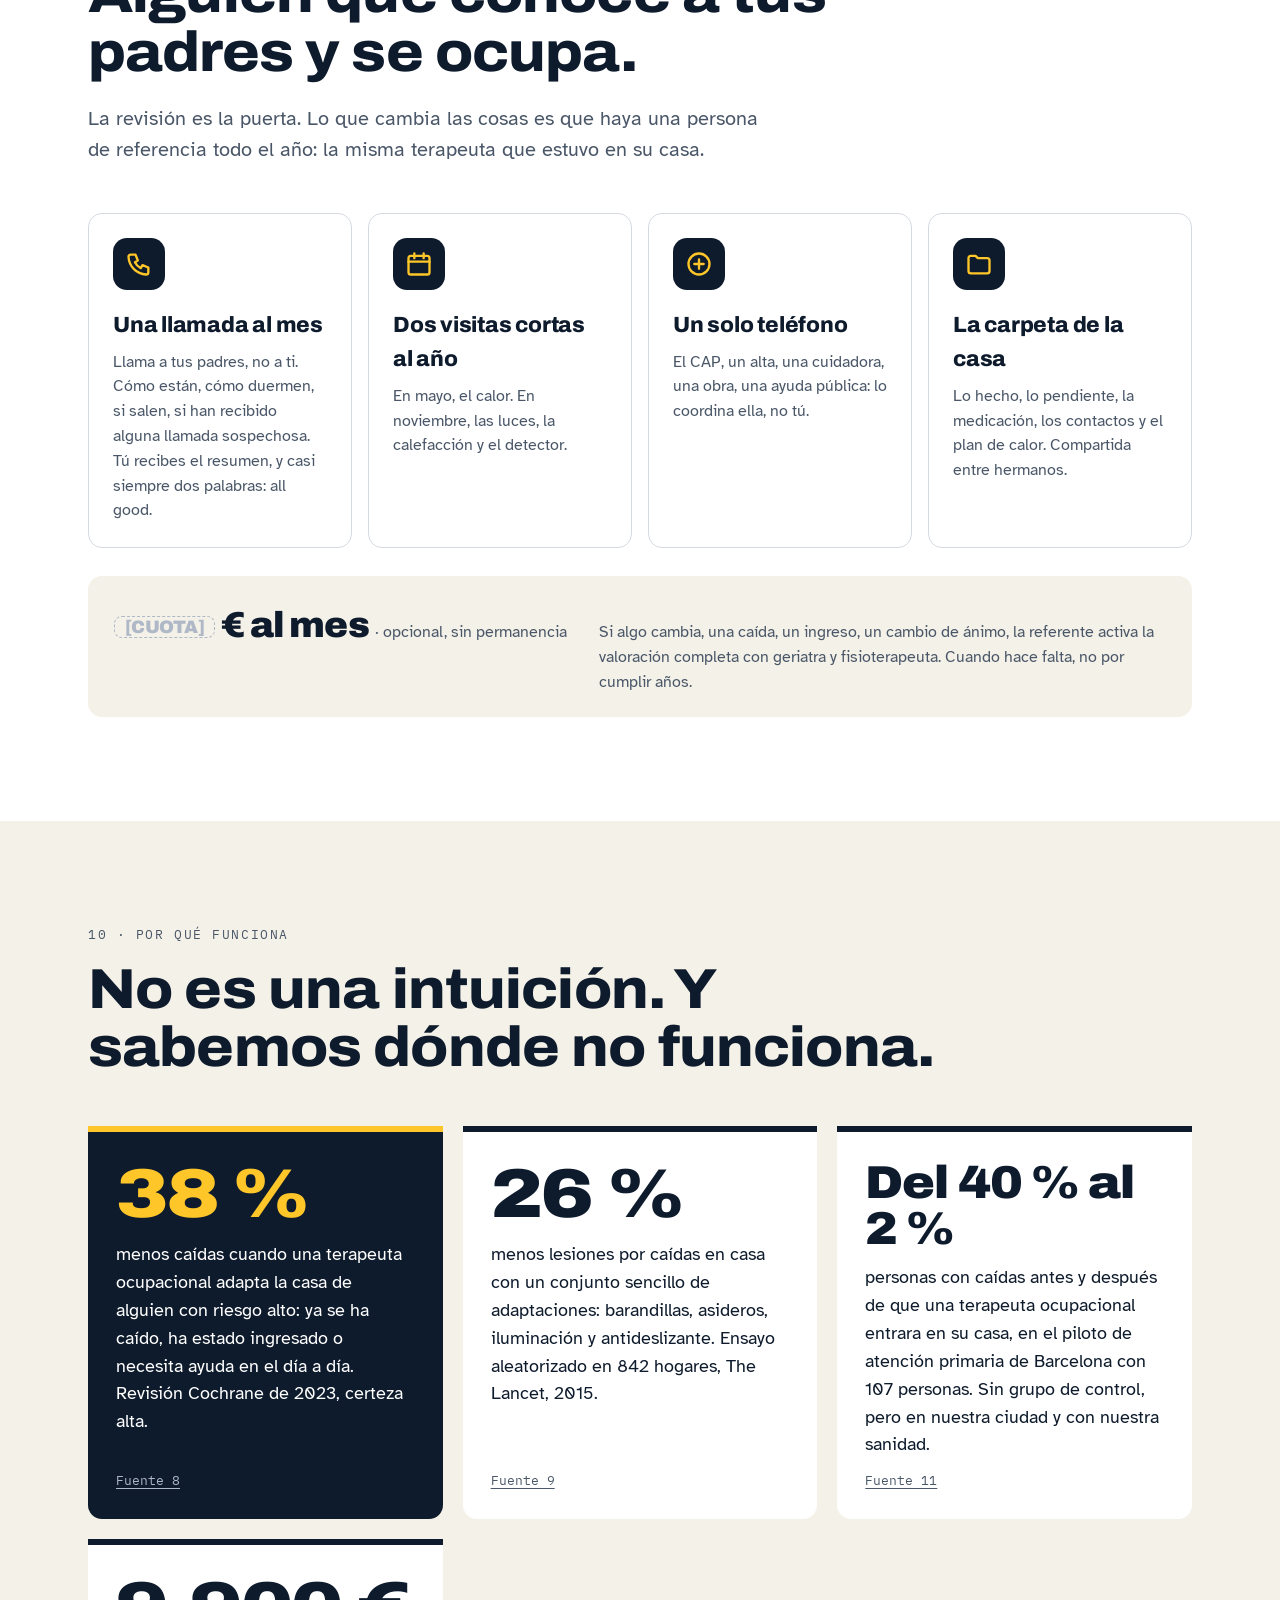
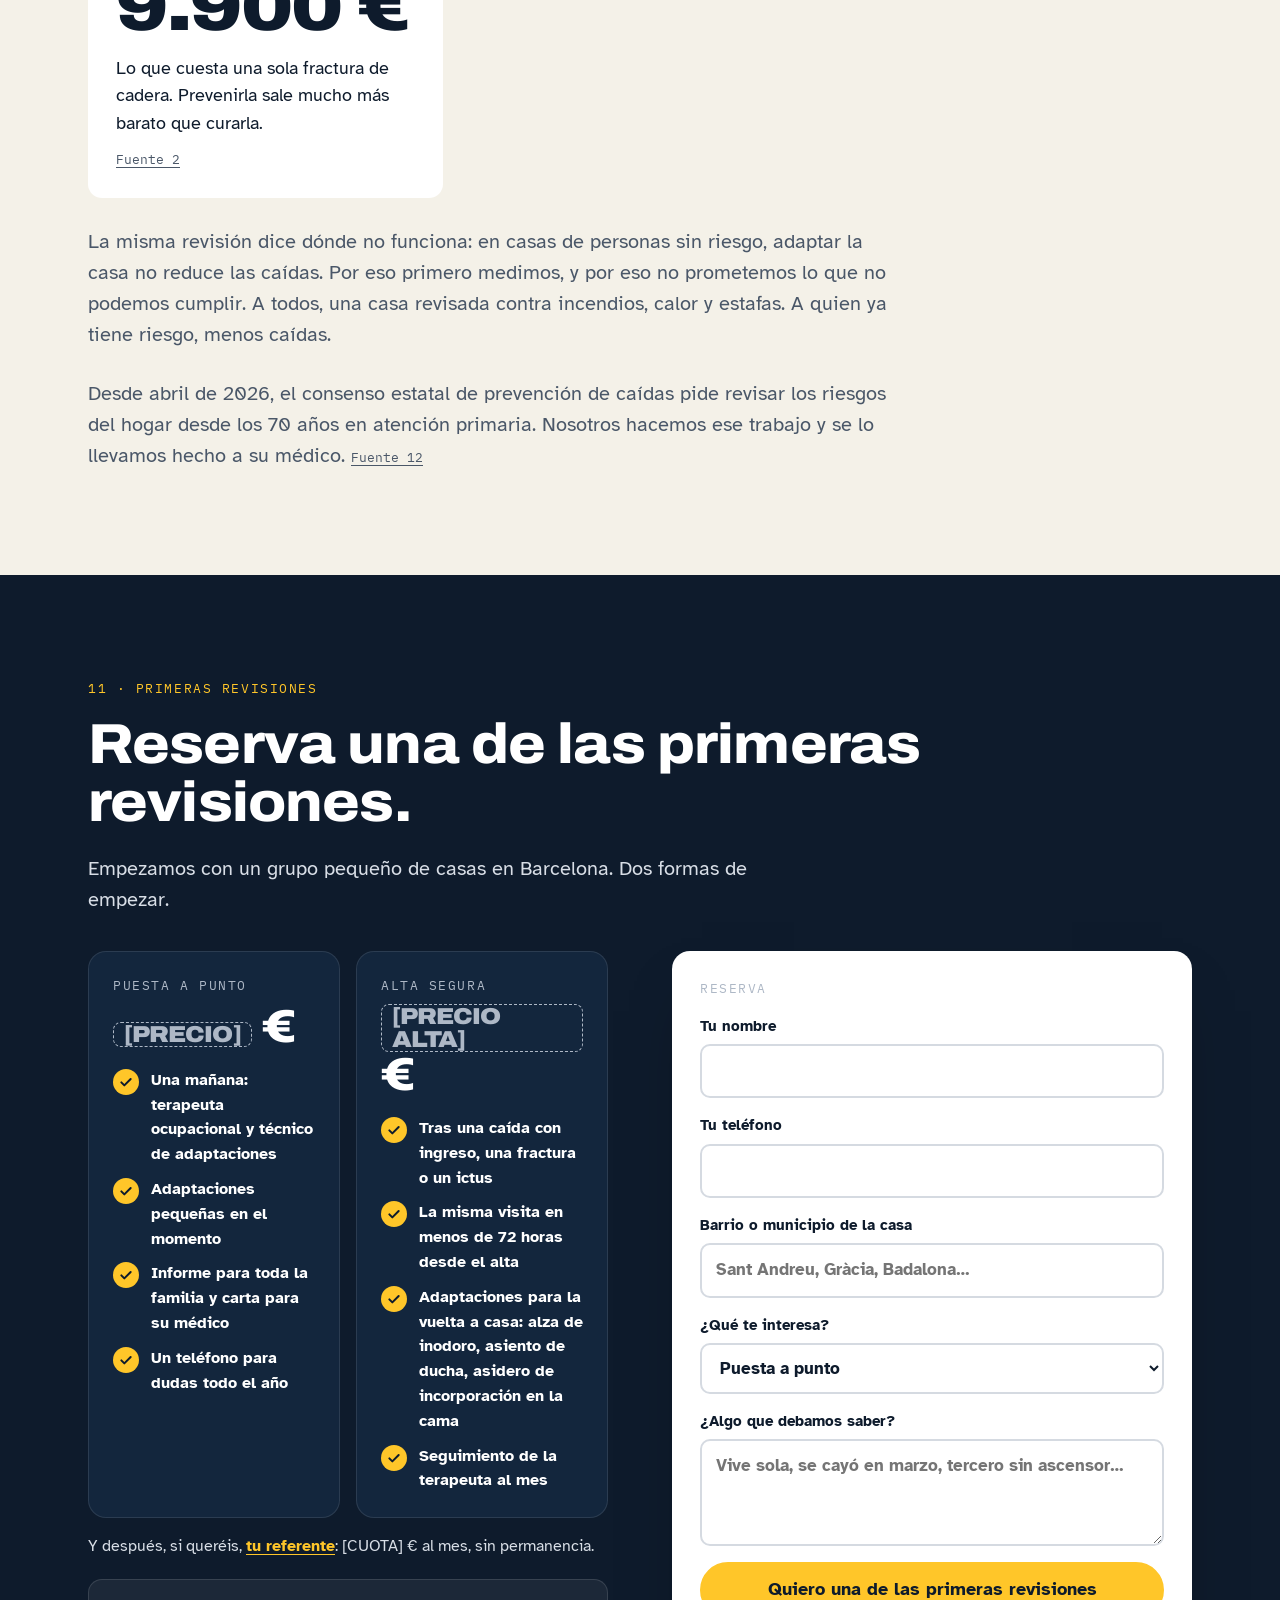
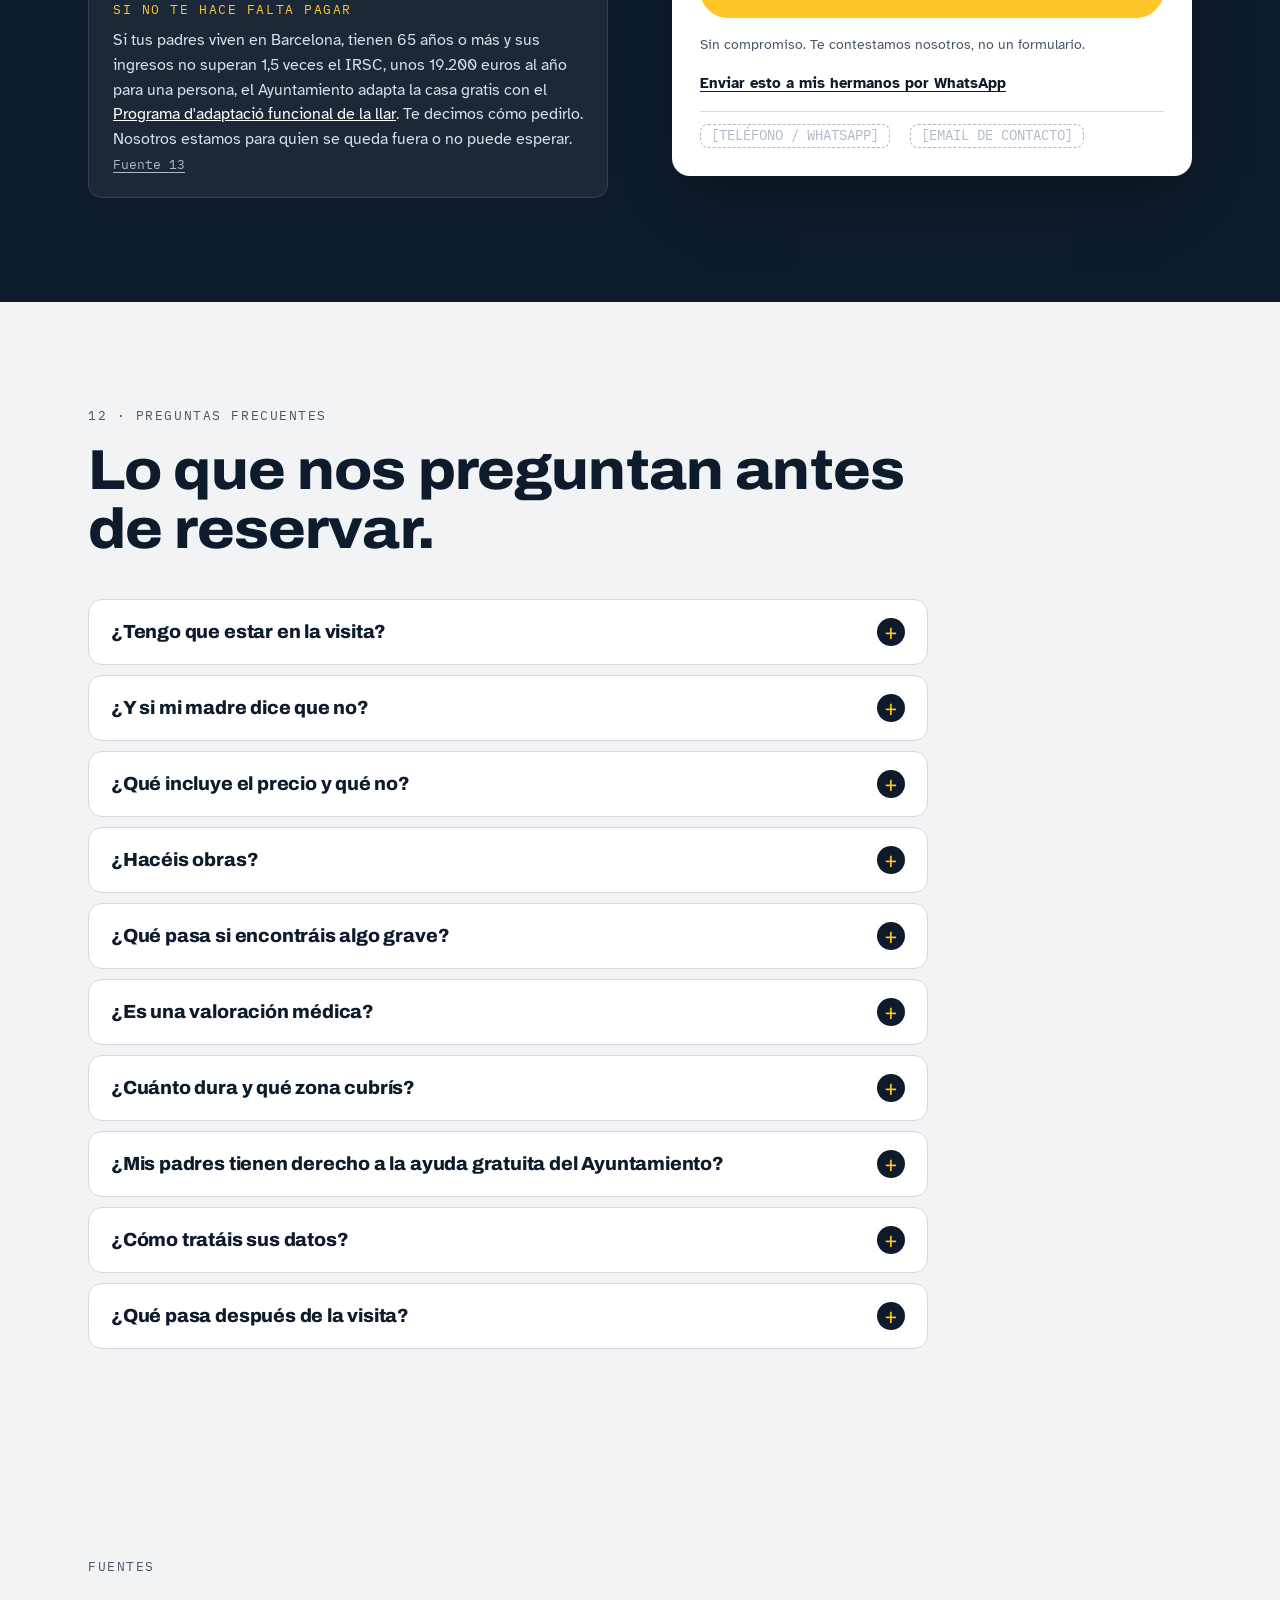
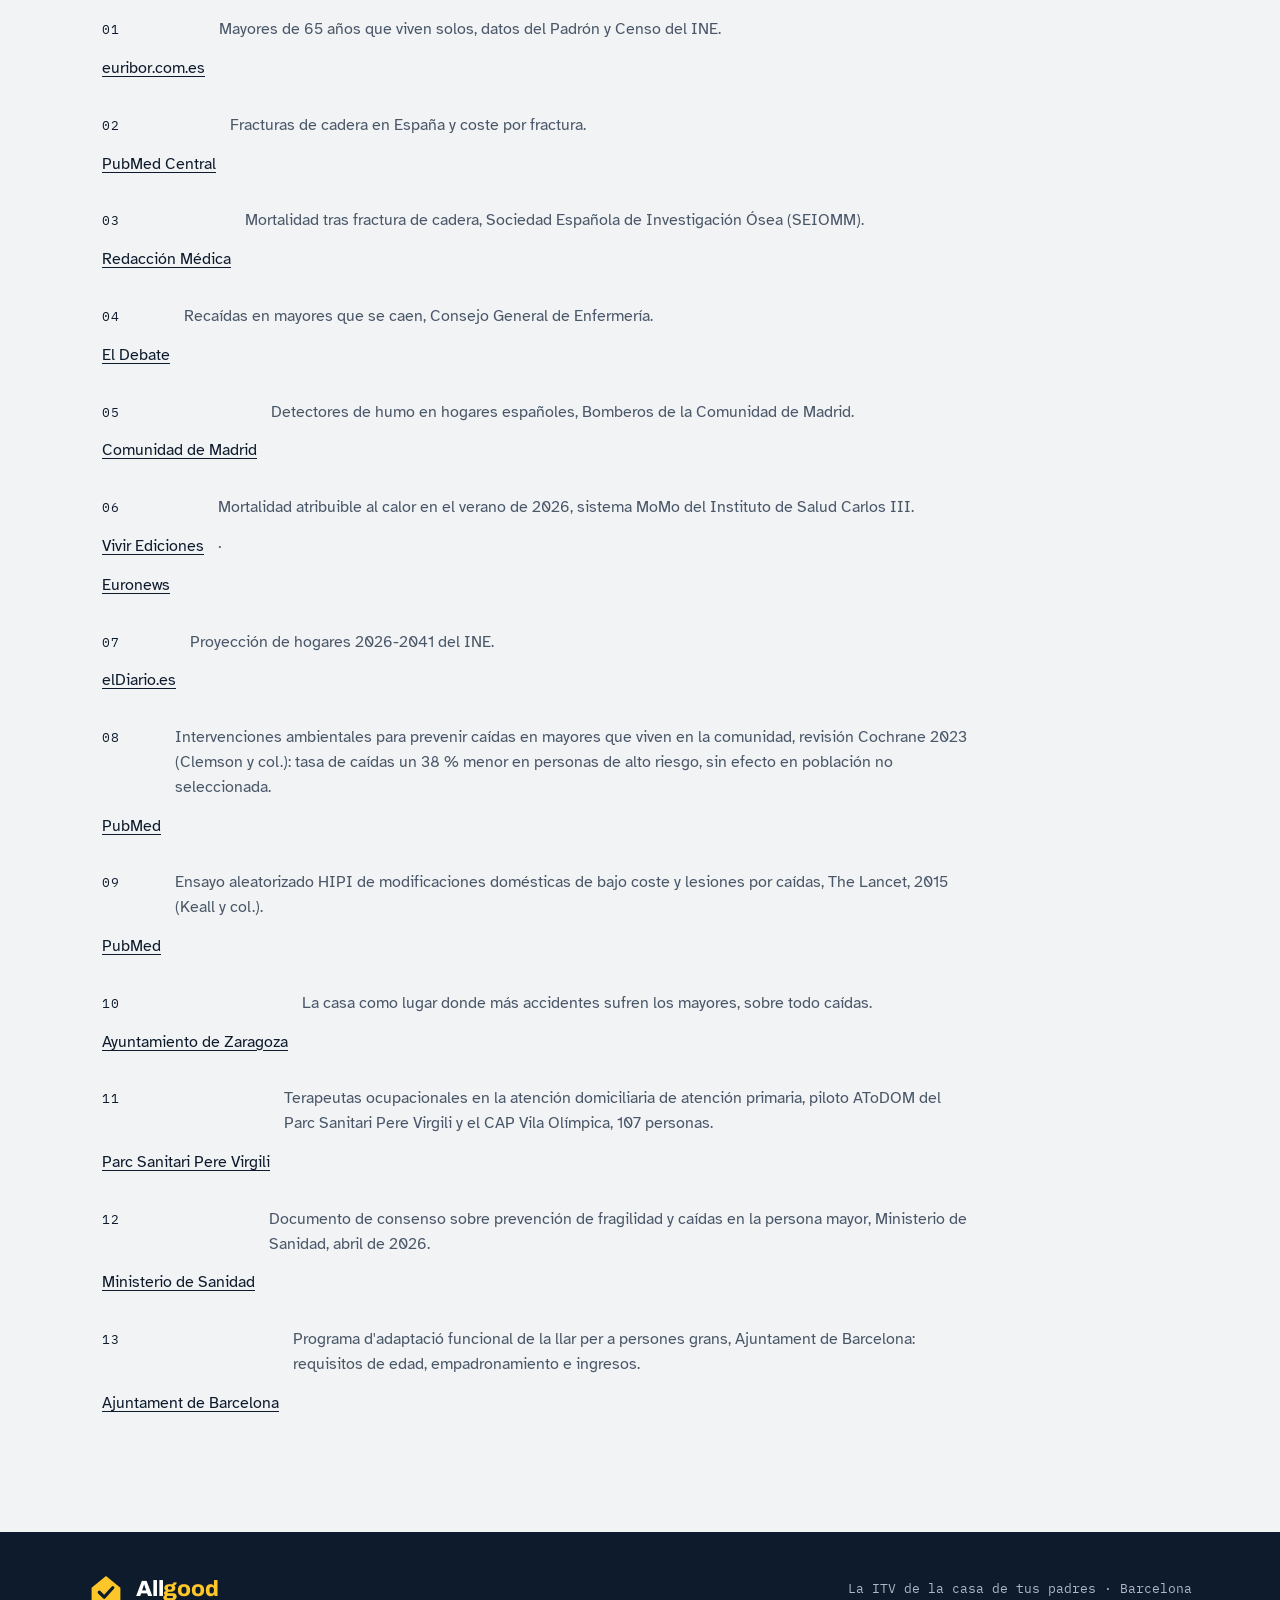
==== commit b15664ce: "Actualiza la web (2026-10-19 23:50)" ====
--- a/index.html
+++ b/index.html
@@ -10,6 +10,8 @@
 <meta property="og:locale" content="es_ES">
 <meta property="og:title" content="Allgood · La ITV de la casa de tus padres">
 <meta property="og:description" content="Revisión del hogar en Barcelona: caídas, incendios, calor, estafas y medicación. Dos profesionales, una visita, un informe para la familia.">
+<link rel="alternate" hreflang="es" href="./">
+<link rel="alternate" hreflang="ca" href="ca/">
 <link rel="icon" href="favicon.svg" type="image/svg+xml">
 <link rel="preconnect" href="https://fonts.googleapis.com">
 <link rel="preconnect" href="https://fonts.gstatic.com" crossorigin>
@@ -45,6 +47,7 @@
       <a href="#casa">Recorre la casa</a>
       <a href="#test">Test</a>
       <a href="#como">Cómo funciona</a>
+      <a class="lang" href="ca/" lang="ca" hreflang="ca" aria-label="Versió en català">CA</a>
       <a class="btn btn-accent btn-sm" href="#reserva">Reservar revisión</a>
     </nav>
   </div>
@@ -197,14 +200,14 @@
           <ul class="list list-risk" data-room-risks>
             <li>Suelo mojado y bañera alta: uno de los sitios con más caídas.</li>
             <li>Nada firme a lo que agarrarse al sentarse o levantarse.</li>
-            <li>El agua del termo sale demasiado caliente.</li>
+            <li>El agua de la ducha sale demasiado caliente.</li>
           </ul>
           <p class="label">Lo que resolvemos en la visita</p>
           <ul class="list list-fix" data-room-fixes>
             <li>Asideros junto al inodoro y en la ducha</li>
             <li>Antideslizante dentro y fuera de la ducha</li>
             <li>Luz nocturna para ir sin encender nada</li>
-            <li>Termo ajustado a una temperatura segura</li>
+            <li>Agua de la ducha a temperatura segura, con limitador si hace falta</li>
           </ul>
         </div>
         <p class="room-foot">Lo pequeño se resuelve en la misma visita. Si hace falta una intervención mayor, te la dejamos explicada en el informe, con presupuesto cerrado de empresas de confianza.</p>
@@ -338,7 +341,7 @@
       <article class="front reveal">
         <span class="front-icon" aria-hidden="true"><svg viewBox="0 0 24 24" fill="none" stroke="currentColor" stroke-width="2" stroke-linecap="round" stroke-linejoin="round"><g transform="rotate(-45 12 12)"><rect x="3" y="8.5" width="18" height="7" rx="3.5"/><path d="M12 8.5v7"/></g></svg></span>
         <h3>Medicación</h3>
-        <p>Pastillero semanal preparado y una lista al día para urgencias. La revisión de los fármacos se la pedimos a su médico.</p>
+        <p>Pastillero semanal y una lista al día para urgencias. La revisión de los fármacos se la pedimos a su médico.</p>
       </article>
     </div>
   </div>
@@ -371,7 +374,7 @@
         <li><span><strong>Pasillo.</strong> Tres luces con sensor del dormitorio al baño.</span><span class="chip chip-ok">Arreglado</span></li>
         <li><span><strong>Cocina.</strong> Detector de humo instalado y probado.</span><span class="chip chip-ok">Arreglado</span></li>
         <li><span><strong>Dormitorio.</strong> Llega a 30 ºC en verano: valorar aire acondicionado.</span><span class="chip chip-watch">Vigilar</span></li>
-        <li><span><strong>Medicación.</strong> Pastillero semanal preparado con la pauta.</span><span class="chip chip-ok">Arreglado</span></li>
+        <li><span><strong>Medicación.</strong> Pastillero semanal entregado y lista de medicación en la nevera.</span><span class="chip chip-ok">Arreglado</span></li>
         <li><span><strong>Teléfono.</strong> Palabra clave acordada con la familia.</span><span class="chip chip-ok">Arreglado</span></li>
       </ul>
       <div class="report-cap">
--- a/styles.css
+++ b/styles.css
@@ -399,3 +399,8 @@
   .mobile-cta .btn{flex:1;min-height:46px;font-size:16px;padding:0 12px}
   .wa-float{bottom:calc(78px + 12px + env(safe-area-inset-bottom));width:52px;height:52px}
 }
+
+/* ---------- selector de idioma ---------- */
+.lang{font-family:var(--mono);font-size:13px;letter-spacing:.08em;color:var(--muted-2)!important;text-decoration:none;border:1px solid rgba(255,255,255,.28);border-radius:6px;padding:4px 8px}
+.lang:hover{color:var(--white)!important;border-color:var(--white)}
+@media (max-width:979px){.nav .lang{align-self:flex-start;margin-top:12px;padding:6px 10px;border-bottom:1px solid rgba(255,255,255,.28)}}
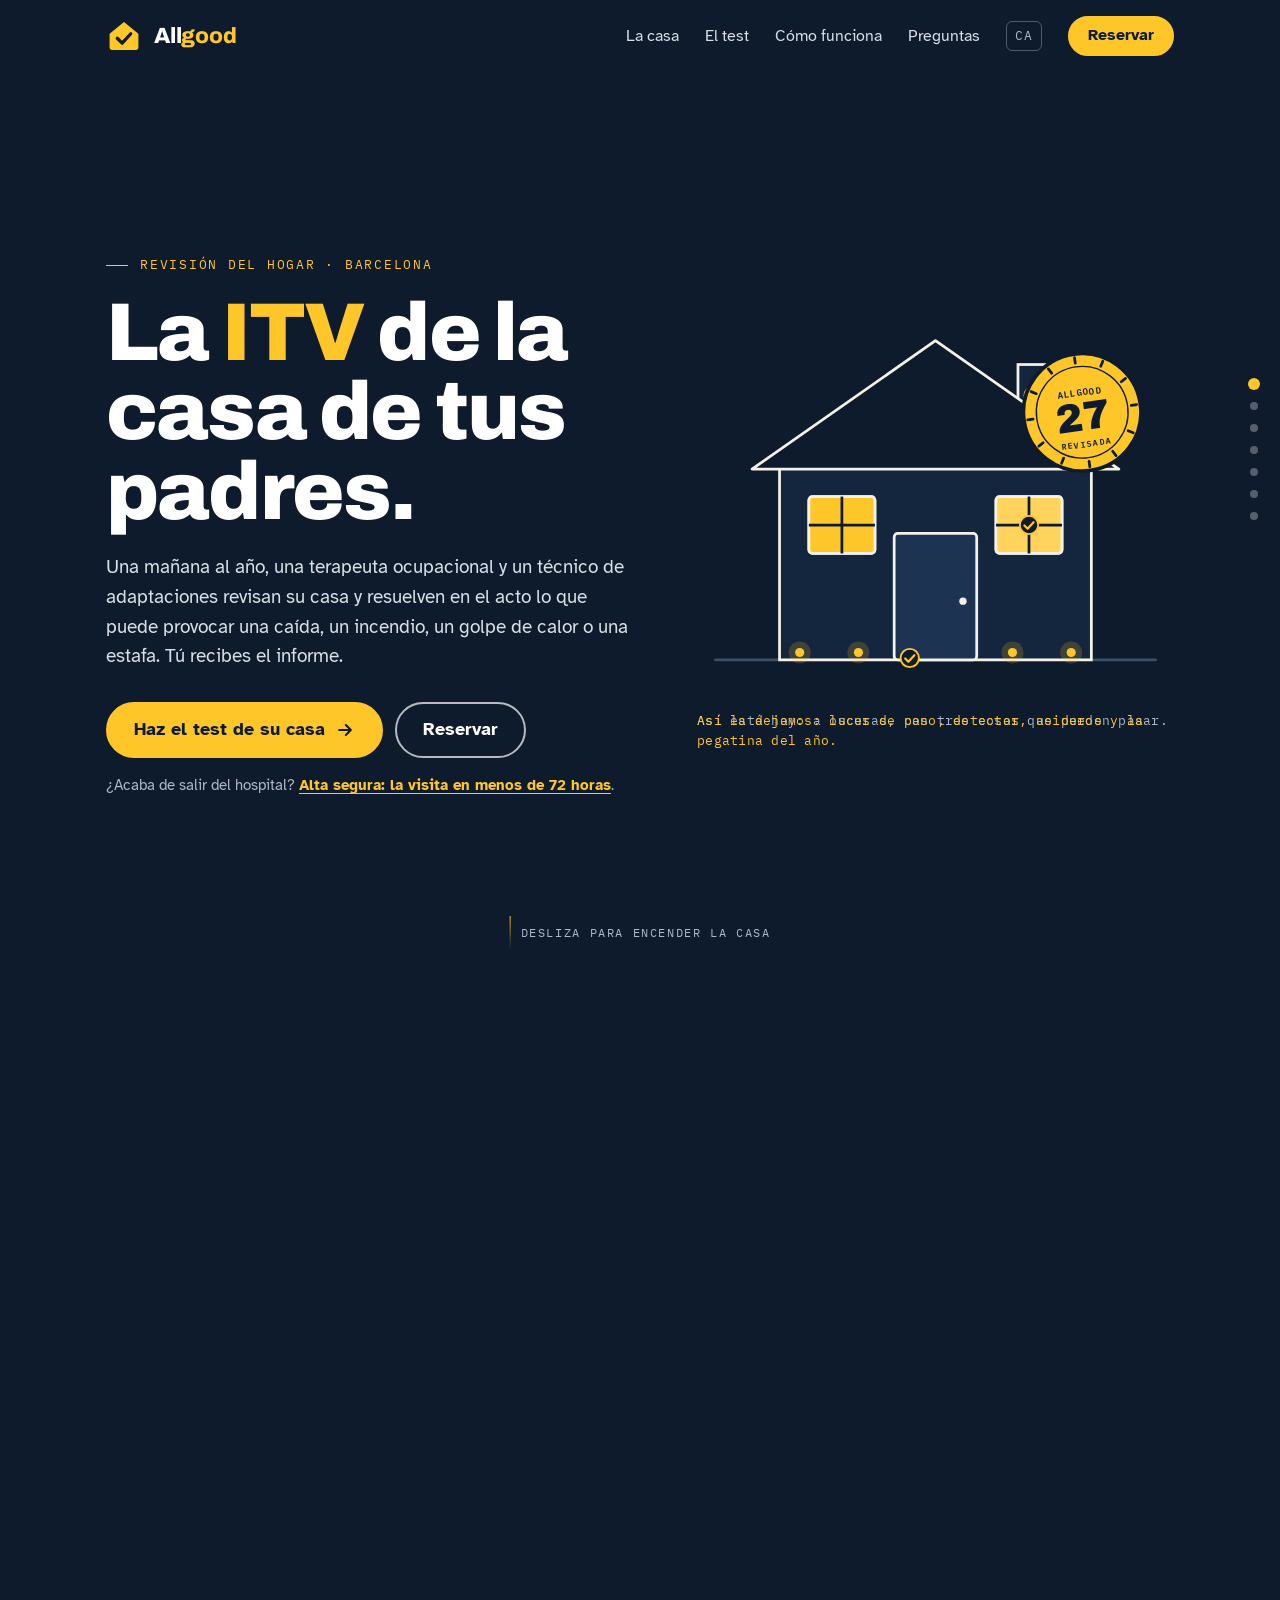
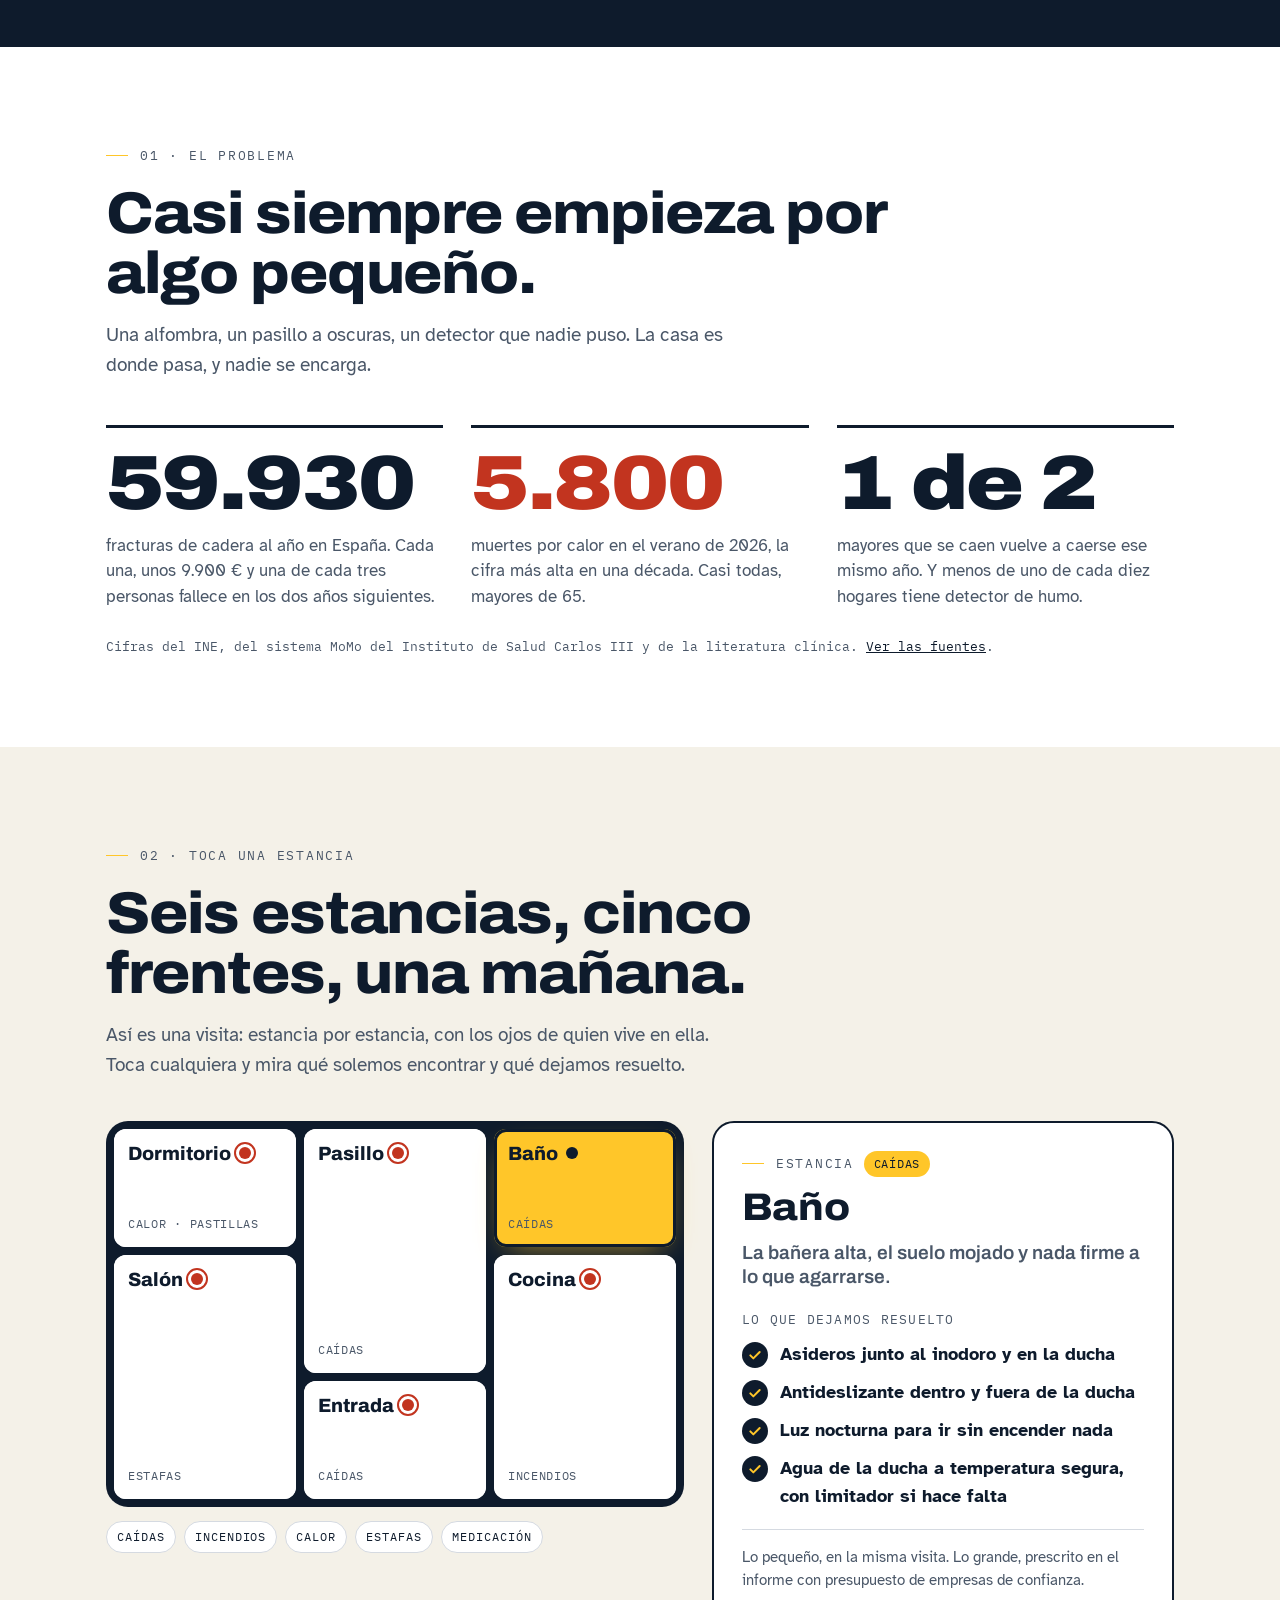
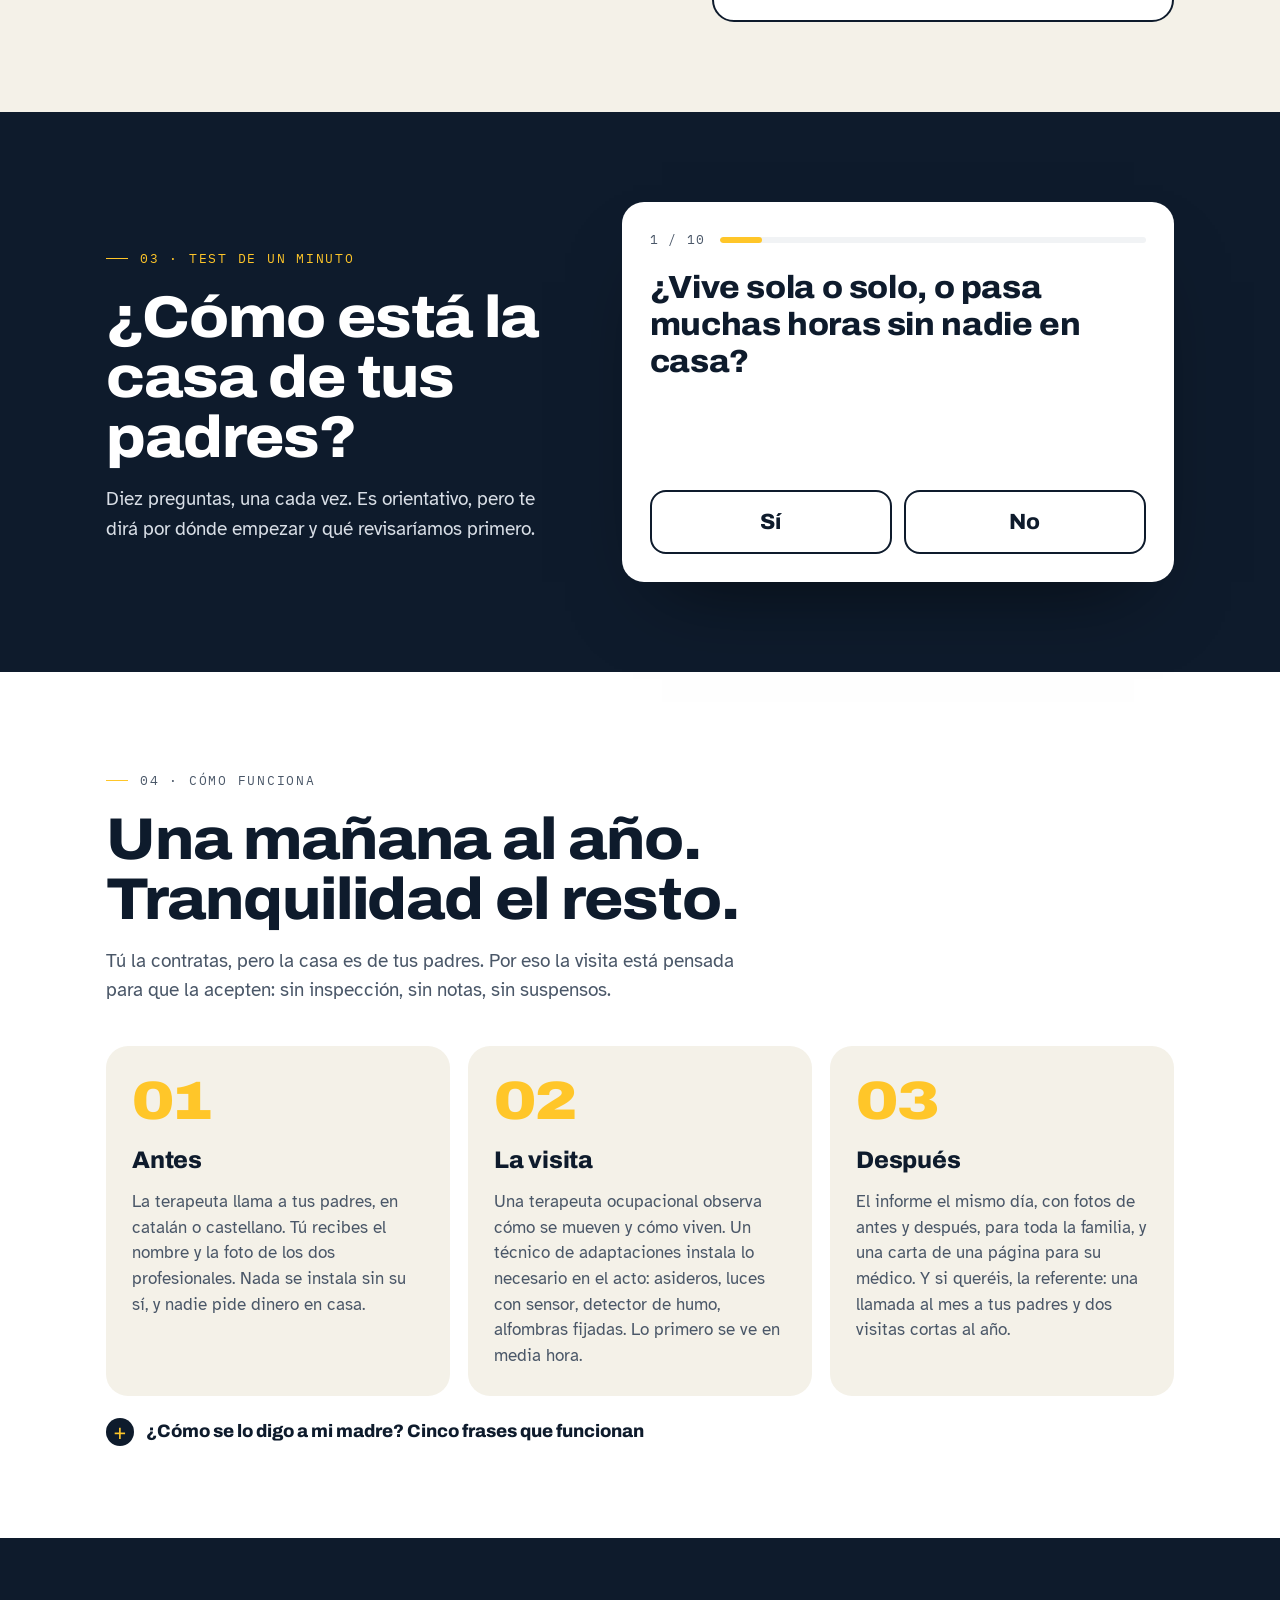
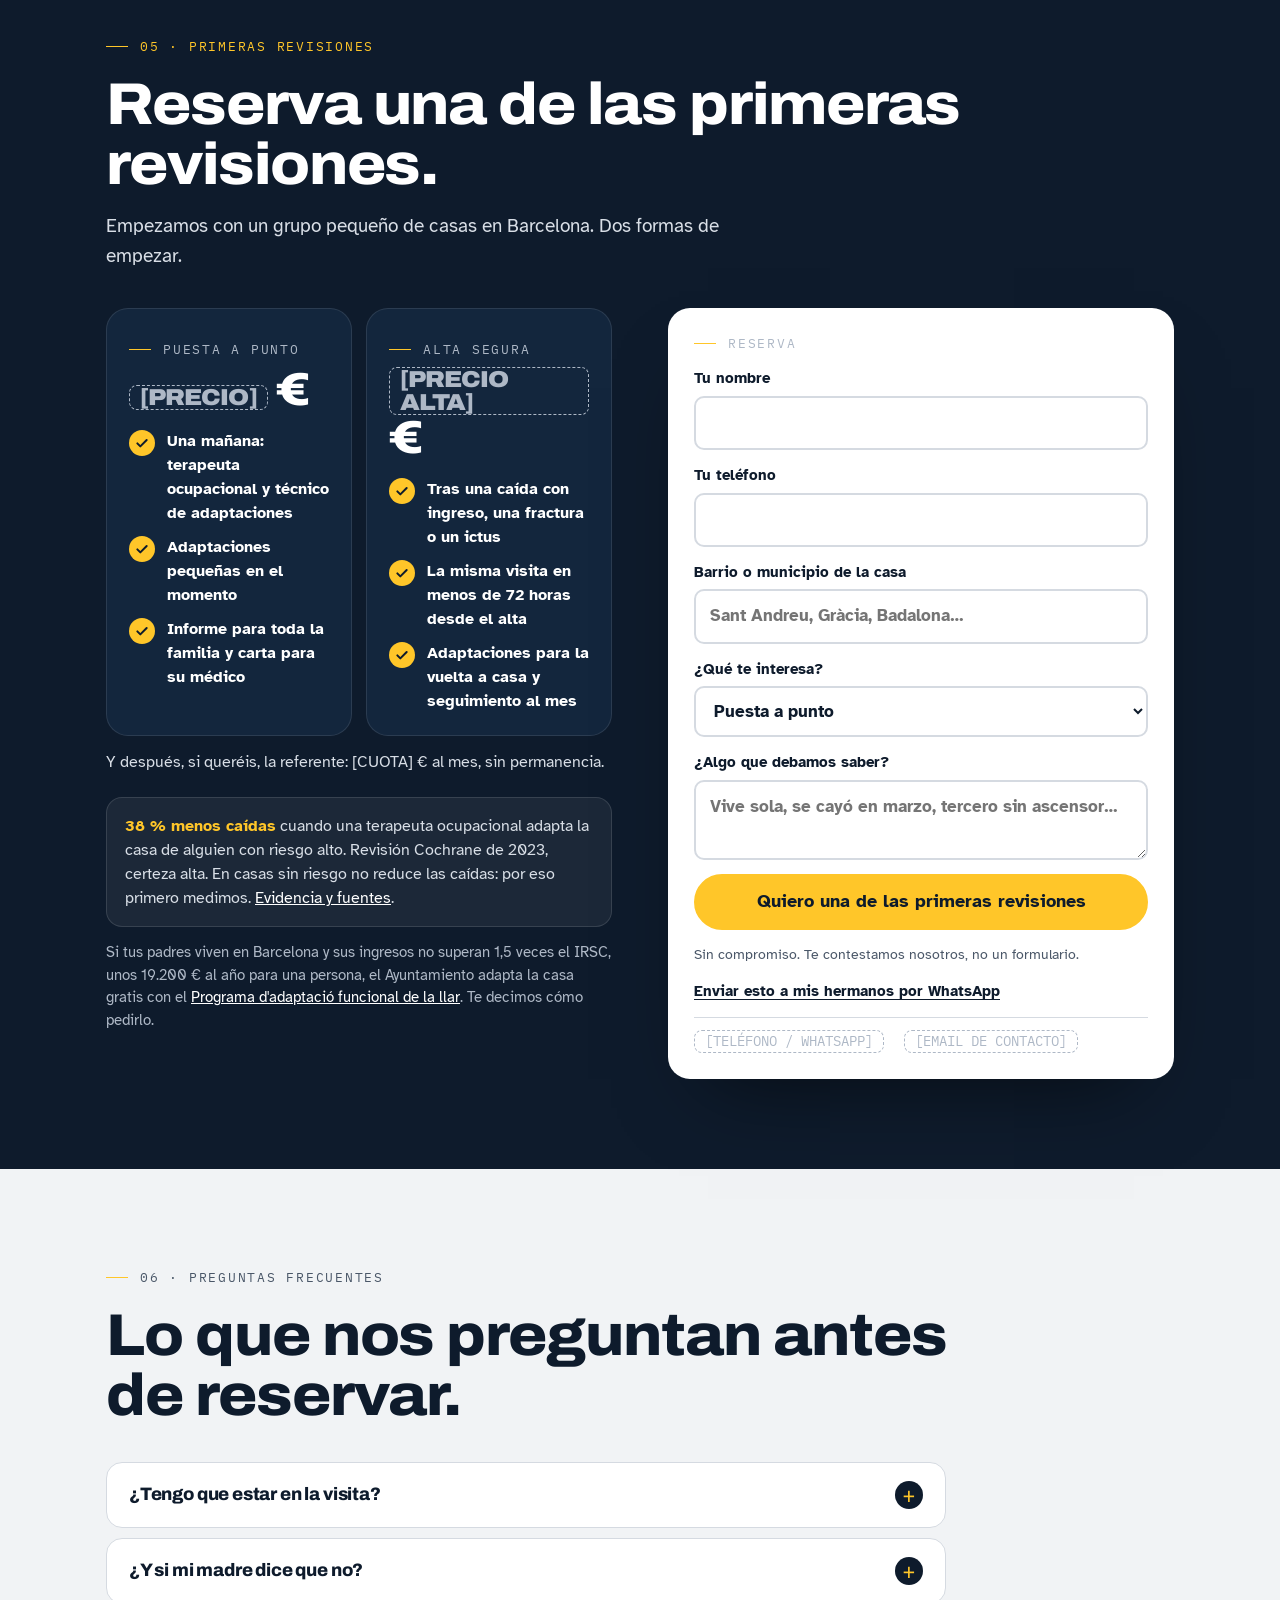
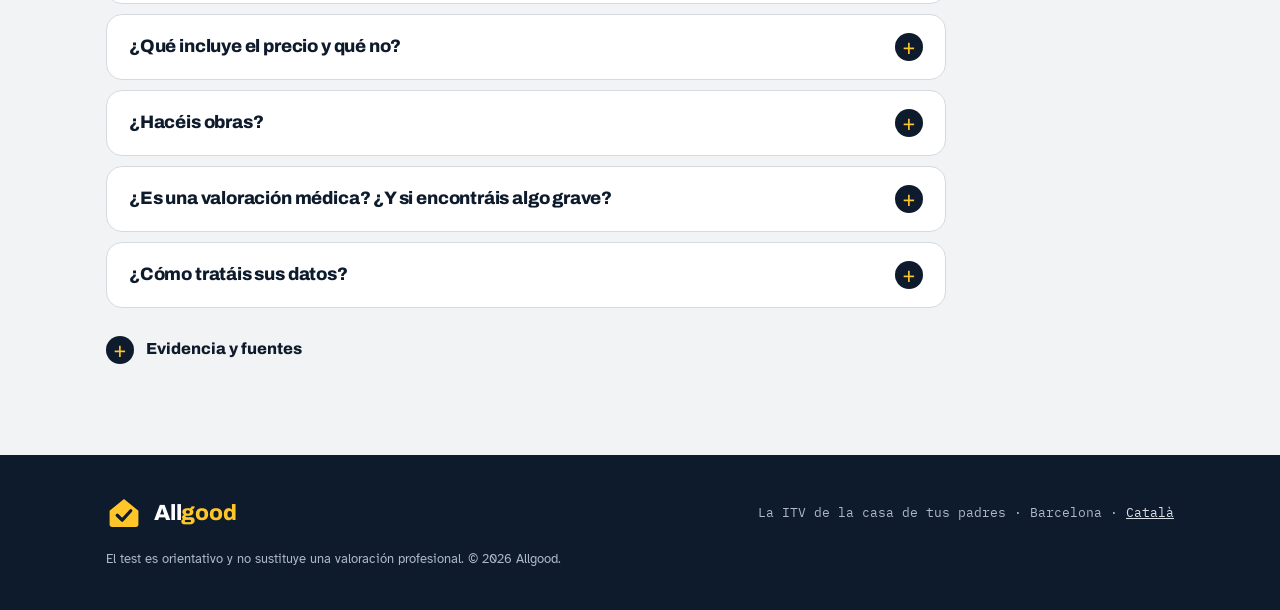
==== commit 1e3996c7: "Actualiza la web (2026-10-22 22:11)" ====
--- a/index.html
+++ b/index.html
@@ -4,19 +4,19 @@
 <meta charset="utf-8">
 <meta name="viewport" content="width=device-width, initial-scale=1">
 <title>Allgood · La ITV de la casa de tus padres</title>
-<meta name="description" content="Una vez al año, una terapeuta ocupacional y un técnico de adaptaciones revisan la casa de tus padres en Barcelona, resuelven lo pequeño en la misma visita y te envían el informe.">
+<meta name="description" content="Una mañana al año, una terapeuta ocupacional y un técnico de adaptaciones revisan la casa de tus padres en Barcelona, resuelven lo pequeño en la misma visita y te envían el informe.">
 <meta name="theme-color" content="#0E1B2C">
 <meta property="og:type" content="website">
 <meta property="og:locale" content="es_ES">
 <meta property="og:title" content="Allgood · La ITV de la casa de tus padres">
-<meta property="og:description" content="Revisión del hogar en Barcelona: caídas, incendios, calor, estafas y medicación. Dos profesionales, una visita, un informe para la familia.">
+<meta property="og:description" content="Caídas, incendios, calor, estafas y medicación. Dos profesionales, una mañana, un informe para la familia. Barcelona.">
 <link rel="alternate" hreflang="es" href="./">
 <link rel="alternate" hreflang="ca" href="ca/">
 <link rel="icon" href="favicon.svg" type="image/svg+xml">
 <link rel="preconnect" href="https://fonts.googleapis.com">
 <link rel="preconnect" href="https://fonts.gstatic.com" crossorigin>
 <link rel="stylesheet" href="https://fonts.googleapis.com/css2?family=Archivo:wdth,wght@62..125,400..900&family=Atkinson+Hyperlegible:ital,wght@0,400;0,700;1,400&family=IBM+Plex+Mono:wght@400;500;600&display=swap">
-<link rel="stylesheet" href="styles.css">
+<link rel="stylesheet" href="styles.css?v=20261022">
 <script type="application/ld+json">
 {"@context":"https://schema.org","@type":"LocalBusiness","name":"Allgood","description":"Revisión del hogar de personas mayores en Barcelona. Una terapeuta ocupacional y un técnico de adaptaciones revisan la casa, resuelven lo pequeño en la misma visita y envían un informe a la familia.","areaServed":{"@type":"City","name":"Barcelona"},"knowsAbout":["prevención de caídas","seguridad en el hogar","personas mayores"]}
 </script>
@@ -27,7 +27,6 @@
 {"@type":"Question","name":"¿Qué incluye el precio y qué no?","acceptedAnswer":{"@type":"Answer","text":"Incluye la visita de los dos profesionales, las adaptaciones pequeñas hechas en el acto con el material habitual, el informe y la carta para su médico. No incluye obras ni aparatos grandes."}},
 {"@type":"Question","name":"¿Hacéis obras?","acceptedAnswer":{"@type":"Answer","text":"No. Lo que cabe en una mañana lo hacemos; lo demás lo prescribimos con presupuesto de terceros. No vendemos reformas ni aparatos."}},
 {"@type":"Question","name":"¿Es una valoración médica?","acceptedAnswer":{"@type":"Answer","text":"No. La hace una terapeuta ocupacional colegiada. No hacemos diagnósticos ni tratamientos: lo que requiere un médico se lo pedimos por escrito a su médico de cabecera."}},
-{"@type":"Question","name":"¿Cuánto dura y qué zona cubrís?","acceptedAnswer":{"@type":"Answer","text":"Entre dos y tres horas. Empezamos en Barcelona ciudad con un grupo pequeño de casas."}},
 {"@type":"Question","name":"¿Cómo tratáis sus datos?","acceptedAnswer":{"@type":"Answer","text":"Son datos de salud: solo se recogen con el consentimiento de tus padres, se guardan en servidores de la Unión Europea y ellos deciden con quién se comparte el informe."}}
 ]}
 </script>
@@ -43,143 +42,136 @@
     </a>
     <button class="nav-toggle" type="button" aria-expanded="false" aria-controls="nav" aria-label="Abrir menú"><span></span><span></span><span></span></button>
     <nav class="nav" id="nav" aria-label="Secciones">
-      <a href="#problema">El problema</a>
-      <a href="#casa">Recorre la casa</a>
-      <a href="#test">Test</a>
+      <a href="#casa">La casa</a>
+      <a href="#test">El test</a>
       <a href="#como">Cómo funciona</a>
+      <a href="#faq">Preguntas</a>
       <a class="lang" href="ca/" lang="ca" hreflang="ca" aria-label="Versió en català">CA</a>
-      <a class="btn btn-accent btn-sm" href="#reserva">Reservar revisión</a>
+      <a class="btn btn-accent btn-sm" href="#reserva">Reservar</a>
     </nav>
   </div>
 </header>
 
+<nav class="rail" aria-label="Progreso de la página">
+  <a href="#inicio" data-rail="inicio"><span>Inicio</span></a>
+  <a href="#problema" data-rail="problema"><span>El problema</span></a>
+  <a href="#casa" data-rail="casa"><span>La casa</span></a>
+  <a href="#test" data-rail="test"><span>El test</span></a>
+  <a href="#como" data-rail="como"><span>Cómo funciona</span></a>
+  <a href="#reserva" data-rail="reserva"><span>Reservar</span></a>
+  <a href="#faq" data-rail="faq"><span>Preguntas</span></a>
+</nav>
+
 <main>
 
-<!-- ============ HERO ============ -->
-<section class="hero" id="inicio">
-  <div class="wrap hero-inner">
-    <div class="hero-copy">
-      <p class="eyebrow eyebrow-accent">Revisión del hogar · Barcelona</p>
-      <h1>La <span class="accent">ITV</span> de la casa de tus padres.</h1>
-      <p class="lead">Una vez al año, una terapeuta ocupacional y un técnico de adaptaciones visitan su casa. Detectan lo que puede provocar una caída, un incendio, un golpe de calor o una estafa, y lo resuelven en la misma visita. Tú recibes el informe.</p>
-      <div class="hero-actions">
-        <a class="btn btn-accent btn-lg" href="#test">Haz el test de su casa <svg width="20" height="20" viewBox="0 0 24 24" fill="none" stroke="currentColor" stroke-width="2.5" stroke-linecap="round" stroke-linejoin="round" aria-hidden="true"><path d="M5 12h14M13 6l6 6-6 6"/></svg></a>
-        <a class="btn btn-ghost btn-lg" href="#casa">Recorre la casa</a>
-      </div>
-      <p class="hero-alt">¿Acaba de salir del hospital tras una caída? <a href="#reserva">Alta segura: la visita en menos de 72 horas</a>.</p>
-      <ul class="hero-facts" aria-label="En resumen">
-        <li>2 profesionales</li>
-        <li>1 visita al año</li>
-        <li>Soluciones en el acto</li>
-        <li>Informe para la familia</li>
-      </ul>
-    </div>
-    <div class="hero-art">
-      <svg class="house-svg" viewBox="0 0 520 440" role="img" aria-labelledby="house-title">
-        <title id="house-title">Una casa con la pegatina de revisión 27, como la de la ITV</title>
-        <line x1="20" y1="400" x2="500" y2="400" stroke="#3A4F6B" stroke-width="3" stroke-linecap="round"/>
-        <rect x="350" y="78" width="34" height="84" fill="#13263D" stroke="#F4F1E8" stroke-width="3"/>
-        <rect x="90" y="180" width="340" height="220" fill="#13263D" stroke="#F4F1E8" stroke-width="3"/>
-        <polygon points="60,192 260,52 460,192" fill="#0E1B2C" stroke="#F4F1E8" stroke-width="3" stroke-linejoin="round"/>
-        <g class="window-lit">
-          <rect x="122" y="222" width="72" height="62" rx="4" fill="#FFC629" fill-opacity="0.9" stroke="#F4F1E8" stroke-width="3"/>
+<!-- ============ HERO: LA CASA SE ENCIENDE AL DESLIZAR ============ -->
+<section class="stage" id="inicio">
+  <div class="stage-sticky">
+    <div class="wrap stage-grid">
+      <div class="hero-copy">
+        <p class="eyebrow eyebrow-accent in-1">Revisión del hogar · Barcelona</p>
+        <h1 class="in-2">La <span class="accent">ITV</span> de la casa de tus padres.</h1>
+        <p class="lead in-3">Una mañana al año, una terapeuta ocupacional y un técnico de adaptaciones revisan su casa y resuelven en el acto lo que puede provocar una caída, un incendio, un golpe de calor o una estafa. Tú recibes el informe.</p>
+        <p class="lead lead-short in-3">Una mañana al año, una terapeuta ocupacional y un técnico revisan su casa, resuelven en el acto lo que puede provocar una caída, un incendio o una estafa, y tú recibes el informe.</p>
+        <div class="hero-actions in-4">
+          <a class="btn btn-accent btn-lg" href="#test">Haz el test de su casa <svg width="20" height="20" viewBox="0 0 24 24" fill="none" stroke="currentColor" stroke-width="2.5" stroke-linecap="round" stroke-linejoin="round" aria-hidden="true"><path d="M5 12h14M13 6l6 6-6 6"/></svg></a>
+          <a class="btn btn-ghost btn-lg" href="#reserva">Reservar</a>
+        </div>
+        <p class="hero-alt in-4">¿Acaba de salir del hospital? <a href="#reserva">Alta segura: la visita en menos de 72 horas</a>.</p>
+      </div>
+      <div class="hero-art in-3">
+        <div class="house-glow" aria-hidden="true"></div>
+        <svg class="house-svg" viewBox="0 0 520 440" role="img" aria-labelledby="house-title">
+          <title id="house-title">La casa de tus padres: a oscuras antes de la visita, iluminada y con la pegatina de revisión después</title>
+          <line x1="20" y1="400" x2="500" y2="400" stroke="#3A4F6B" stroke-width="3" stroke-linecap="round"/>
+          <rect x="350" y="78" width="34" height="84" fill="#13263D" stroke="#F4F1E8" stroke-width="3"/>
+          <rect x="90" y="180" width="340" height="220" fill="#13263D" stroke="#F4F1E8" stroke-width="3"/>
+          <polygon points="60,192 260,52 460,192" fill="#0E1B2C" stroke="#F4F1E8" stroke-width="3" stroke-linejoin="round"/>
+          <!-- ventanas: apagadas -->
+          <g class="h-off">
+            <rect x="122" y="222" width="72" height="62" rx="4" fill="#1C3352" stroke="#F4F1E8" stroke-width="3"/>
+            <rect x="326" y="222" width="72" height="62" rx="4" fill="#1C3352" stroke="#F4F1E8" stroke-width="3"/>
+          </g>
+          <!-- ventanas: encendidas -->
+          <g class="h-on">
+            <rect x="122" y="222" width="72" height="62" rx="4" fill="#FFC629" stroke="#F4F1E8" stroke-width="3"/>
+            <rect x="326" y="222" width="72" height="62" rx="4" fill="#FFD35C" stroke="#F4F1E8" stroke-width="3"/>
+          </g>
           <line x1="158" y1="222" x2="158" y2="284" stroke="#0E1B2C" stroke-width="3"/>
           <line x1="122" y1="253" x2="194" y2="253" stroke="#0E1B2C" stroke-width="3"/>
-        </g>
-        <rect x="326" y="222" width="72" height="62" rx="4" fill="#1C3352" stroke="#F4F1E8" stroke-width="3"/>
-        <line x1="362" y1="222" x2="362" y2="284" stroke="#F4F1E8" stroke-width="2"/>
-        <line x1="326" y1="253" x2="398" y2="253" stroke="#F4F1E8" stroke-width="2"/>
-        <rect x="215" y="262" width="90" height="138" rx="4" fill="#1C3352" stroke="#F4F1E8" stroke-width="3"/>
-        <circle cx="290" cy="336" r="4" fill="#F4F1E8"/>
-        <circle cx="260" cy="298" r="17" fill="#FFC629" stroke="#F4F1E8" stroke-width="2"/>
-        <text x="260" y="303" text-anchor="middle" font-family="Archivo, sans-serif" font-weight="900" font-size="14" fill="#0E1B2C" data-year-next>27</text>
-        <g class="dot"><circle class="dot-ring" cx="362" cy="253" r="7" fill="none" stroke="#C2341F" stroke-width="2"/><circle cx="362" cy="253" r="6" fill="#C2341F" stroke="#F4F1E8" stroke-width="2"/></g>
-        <g class="dot dot-2"><circle class="dot-ring" cx="232" cy="398" r="7" fill="none" stroke="#C2341F" stroke-width="2"/><circle cx="232" cy="398" r="6" fill="#C2341F" stroke="#F4F1E8" stroke-width="2"/></g>
-        <g class="dot dot-3"><circle class="dot-ring" cx="367" cy="112" r="7" fill="none" stroke="#C2341F" stroke-width="2"/><circle cx="367" cy="112" r="6" fill="#C2341F" stroke="#F4F1E8" stroke-width="2"/></g>
-        <g class="sticker">
-          <circle cx="420" cy="130" r="64" fill="#FFC629" stroke="#0E1B2C" stroke-width="4"/>
-          <circle cx="420" cy="130" r="50" fill="none" stroke="#0E1B2C" stroke-width="1.5"/>
-          <g stroke="#0E1B2C" stroke-width="3" stroke-linecap="round">
-            <line x1="474" y1="130" x2="480" y2="130"/><line x1="466.77" y1="157" x2="471.96" y2="160"/><line x1="447" y1="176.77" x2="450" y2="181.96"/><line x1="420" y1="184" x2="420" y2="190"/><line x1="393" y1="176.77" x2="390" y2="181.96"/><line x1="373.23" y1="157" x2="368.04" y2="160"/><line x1="366" y1="130" x2="360" y2="130"/><line x1="373.23" y1="103" x2="368.04" y2="100"/><line x1="393" y1="83.23" x2="390" y2="78.04"/><line x1="420" y1="76" x2="420" y2="70"/><line x1="447" y1="83.23" x2="450" y2="78.04"/><line x1="466.77" y1="103" x2="471.96" y2="100"/>
-          </g>
-          <text x="420" y="112" text-anchor="middle" font-family="IBM Plex Mono, monospace" font-weight="600" font-size="10" letter-spacing="1.5" fill="#0E1B2C">ALLGOOD</text>
-          <text x="420" y="150" text-anchor="middle" font-family="Archivo, sans-serif" font-weight="900" font-size="44" fill="#0E1B2C" data-year-next>27</text>
-          <text x="420" y="168" text-anchor="middle" font-family="IBM Plex Mono, monospace" font-weight="600" font-size="9" letter-spacing="1.5" fill="#0E1B2C">REVISADA</text>
-        </g>
-      </svg>
-    </div>
-  </div>
-</section>
-
-<!-- ============ 01 · EL PROBLEMA ============ -->
-<section class="section" id="problema">
+          <line x1="362" y1="222" x2="362" y2="284" stroke="#0E1B2C" stroke-width="3"/>
+          <line x1="326" y1="253" x2="398" y2="253" stroke="#0E1B2C" stroke-width="3"/>
+          <!-- puerta -->
+          <rect x="215" y="262" width="90" height="138" rx="4" fill="#1C3352" stroke="#F4F1E8" stroke-width="3"/>
+          <circle cx="290" cy="336" r="4" fill="#F4F1E8"/>
+          <!-- luces de paso con sensor, se encienden -->
+          <g class="h-on">
+            <circle cx="112" cy="392" r="5" fill="#FFC629"/><circle cx="112" cy="392" r="12" fill="#FFC629" opacity=".18"/>
+            <circle cx="176" cy="392" r="5" fill="#FFC629"/><circle cx="176" cy="392" r="12" fill="#FFC629" opacity=".18"/>
+            <circle cx="344" cy="392" r="5" fill="#FFC629"/><circle cx="344" cy="392" r="12" fill="#FFC629" opacity=".18"/>
+            <circle cx="408" cy="392" r="5" fill="#FFC629"/><circle cx="408" cy="392" r="12" fill="#FFC629" opacity=".18"/>
+          </g>
+          <!-- puntos rojos: lo que puede pasar -->
+          <g class="h-off">
+            <g class="dot"><circle class="dot-ring" cx="362" cy="253" r="7" fill="none" stroke="#C2341F" stroke-width="2"/><circle cx="362" cy="253" r="6" fill="#C2341F" stroke="#F4F1E8" stroke-width="2"/></g>
+            <g class="dot dot-2"><circle class="dot-ring" cx="232" cy="398" r="7" fill="none" stroke="#C2341F" stroke-width="2"/><circle cx="232" cy="398" r="6" fill="#C2341F" stroke="#F4F1E8" stroke-width="2"/></g>
+            <g class="dot dot-3"><circle class="dot-ring" cx="367" cy="112" r="7" fill="none" stroke="#C2341F" stroke-width="2"/><circle cx="367" cy="112" r="6" fill="#C2341F" stroke="#F4F1E8" stroke-width="2"/></g>
+          </g>
+          <!-- marcas de verificación: lo que queda resuelto -->
+          <g class="h-on">
+            <g><circle cx="362" cy="253" r="10" fill="#0E1B2C" stroke="#FFC629" stroke-width="2"/><path d="M357 253.5l3.5 3.5 6.5-7" fill="none" stroke="#FFC629" stroke-width="2.4" stroke-linecap="round" stroke-linejoin="round"/></g>
+            <g><circle cx="232" cy="398" r="10" fill="#0E1B2C" stroke="#FFC629" stroke-width="2"/><path d="M227 398.5l3.5 3.5 6.5-7" fill="none" stroke="#FFC629" stroke-width="2.4" stroke-linecap="round" stroke-linejoin="round"/></g>
+            <g><circle cx="367" cy="112" r="10" fill="#0E1B2C" stroke="#FFC629" stroke-width="2"/><path d="M362 112.5l3.5 3.5 6.5-7" fill="none" stroke="#FFC629" stroke-width="2.4" stroke-linecap="round" stroke-linejoin="round"/></g>
+          </g>
+          <!-- pegatina -->
+          <g class="sticker h-on">
+            <circle cx="420" cy="130" r="64" fill="#FFC629" stroke="#0E1B2C" stroke-width="4"/>
+            <circle cx="420" cy="130" r="50" fill="none" stroke="#0E1B2C" stroke-width="1.5"/>
+            <g stroke="#0E1B2C" stroke-width="3" stroke-linecap="round">
+              <line x1="474" y1="130" x2="480" y2="130"/><line x1="466.77" y1="157" x2="471.96" y2="160"/><line x1="447" y1="176.77" x2="450" y2="181.96"/><line x1="420" y1="184" x2="420" y2="190"/><line x1="393" y1="176.77" x2="390" y2="181.96"/><line x1="373.23" y1="157" x2="368.04" y2="160"/><line x1="366" y1="130" x2="360" y2="130"/><line x1="373.23" y1="103" x2="368.04" y2="100"/><line x1="393" y1="83.23" x2="390" y2="78.04"/><line x1="420" y1="76" x2="420" y2="70"/><line x1="447" y1="83.23" x2="450" y2="78.04"/><line x1="466.77" y1="103" x2="471.96" y2="100"/>
+            </g>
+            <text x="420" y="112" text-anchor="middle" font-family="IBM Plex Mono, monospace" font-weight="600" font-size="10" letter-spacing="1.5" fill="#0E1B2C">ALLGOOD</text>
+            <text x="420" y="150" text-anchor="middle" font-family="Archivo, sans-serif" font-weight="900" font-size="44" fill="#0E1B2C" data-year-next>27</text>
+            <text x="420" y="168" text-anchor="middle" font-family="IBM Plex Mono, monospace" font-weight="600" font-size="9" letter-spacing="1.5" fill="#0E1B2C">REVISADA</text>
+          </g>
+        </svg>
+        <p class="stage-caption" aria-live="polite"><span class="cap-off">Así está hoy: a oscuras, con tres cosas que pueden pasar.</span><span class="cap-on">Así la dejamos: luces de paso, detector, asideros y la pegatina del año.</span></p>
+      </div>
+    </div>
+    <p class="scroll-cue" aria-hidden="true"><span></span>Desliza para encender la casa</p>
+  </div>
+</section>
+
+<!-- ============ 01 · EL PROBLEMA, EN TRES CIFRAS ============ -->
+<section class="section section-white" id="problema">
   <div class="wrap">
     <p class="eyebrow">01 · El problema</p>
-    <h2 class="h2">La casa es el sitio donde más se accidentan los mayores.</h2>
-    <p class="sub">Casi todo empieza por algo pequeño: una alfombra, un pasillo a oscuras, un detector que nadie puso. Estas son las cifras. <a class="src" href="#f10">Fuente 10</a></p>
-    <div class="stats">
-      <article class="stat reveal">
-        <p class="stat-n">+2 millones</p>
-        <p>de personas mayores de 65 años viven solas en España.</p>
-        <a class="src" href="#f1">Fuente 1</a>
-      </article>
-      <article class="stat reveal">
-        <p class="stat-n"><span data-count="60000">60.000</span></p>
-        <p>fracturas de cadera al año. Cada una cuesta al sistema sanitario unos 9.900 €.</p>
-        <a class="src" href="#f2">Fuente 2</a>
-      </article>
-      <article class="stat stat-dark reveal">
-        <p class="stat-n accent">1 de cada 3</p>
-        <p>personas que se rompen la cadera fallece en los dos años siguientes.</p>
-        <a class="src" href="#f3">Fuente 3</a>
-      </article>
-      <article class="stat reveal">
-        <p class="stat-n"><span data-count="50">50</span> %</p>
-        <p>de los mayores que se caen vuelven a caerse ese mismo año.</p>
-        <a class="src" href="#f4">Fuente 4</a>
-      </article>
-      <article class="stat reveal">
-        <p class="stat-n">&lt; <span data-count="10">10</span> %</p>
-        <p>de los hogares españoles tiene un detector de humo.</p>
-        <a class="src" href="#f5">Fuente 5</a>
-      </article>
-      <article class="stat stat-red reveal">
-        <p class="stat-n red"><span data-count="5807">5.807</span></p>
-        <p>muertes atribuibles al calor en el verano de 2026, la cifra más alta en una década. La gran mayoría, mayores de 65.</p>
-        <a class="src" href="#f6">Fuente 6</a>
-      </article>
-    </div>
-    <div class="callout callout-accent reveal">
-      <strong>Y va a más.</strong> En 2041 habrá 6,7 millones de hogares de una sola persona en España, un 19,6 % más que hoy. <a class="src src-dark" href="#f7">Fuente 7</a>
-    </div>
-  </div>
-</section>
-
-<!-- ============ 02 · ¿TE RESULTA FAMILIAR? ============ -->
-<section class="section section-cream" id="suena">
-  <div class="wrap">
-    <p class="eyebrow">02 · ¿Te resulta familiar?</p>
-    <h2 class="h2">Nadie lo ve hasta que pasa.</h2>
-    <ol class="scenes">
-      <li class="scene reveal"><span class="scene-n">01</span><p>Se levanta tres veces por la noche y el pasillo está a oscuras.</p></li>
-      <li class="scene reveal"><span class="scene-n">02</span><p>La alfombra del salón lleva treinta años en el mismo sitio.</p></li>
-      <li class="scene reveal"><span class="scene-n">03</span><p>¿El detector de humo? Nunca se llegó a poner.</p></li>
-      <li class="scene reveal"><span class="scene-n">04</span><p>Agosto: 31 ºC en su dormitorio a las dos de la madrugada.</p></li>
-      <li class="scene reveal"><span class="scene-n">05</span><p>«Abuela, soy yo. He cambiado de número y necesito dinero».</p></li>
-    </ol>
-    <div class="punch reveal">
-      <p>Nada de esto es una reforma. Se resuelve en una mañana.</p>
-      <p><strong>El problema es que nadie se encarga.</strong></p>
-    </div>
-  </div>
-</section>
-
-<!-- ============ 03 · RECORRE LA CASA ============ -->
-<section class="section" id="casa">
-  <div class="wrap">
-    <p class="eyebrow">03 · Recorre la casa</p>
-    <h2 class="h2">Elige una estancia y mira qué revisamos.</h2>
-    <p class="sub">Así es una visita: dos profesionales recorren la casa estancia por estancia, con los ojos de quien vive en ella.</p>
+    <h2 class="h2">Casi siempre empieza por algo pequeño.</h2>
+    <p class="sub">Una alfombra, un pasillo a oscuras, un detector que nadie puso. La casa es donde pasa, y nadie se encarga.</p>
+    <div class="numbers">
+      <div class="number reveal">
+        <p class="number-n"><span data-count="60000">60.000</span></p>
+        <p>fracturas de cadera al año en España. Cada una, unos 9.900 € y una de cada tres personas fallece en los dos años siguientes.</p>
+      </div>
+      <div class="number reveal">
+        <p class="number-n red"><span data-count="5807">5.807</span></p>
+        <p>muertes por calor en el verano de 2026, la cifra más alta en una década. Casi todas, mayores de 65.</p>
+      </div>
+      <div class="number reveal">
+        <p class="number-n">1 de 2</p>
+        <p>mayores que se caen vuelve a caerse ese mismo año. Y menos de uno de cada diez hogares tiene detector de humo.</p>
+      </div>
+    </div>
+    <p class="fine-src">Cifras del INE, del sistema MoMo del Instituto de Salud Carlos III y de la literatura clínica. <a href="#fuentes">Ver las fuentes</a>.</p>
+  </div>
+</section>
+
+<!-- ============ 02 · LA CASA ============ -->
+<section class="section section-cream" id="casa">
+  <div class="wrap">
+    <p class="eyebrow">02 · Toca una estancia</p>
+    <h2 class="h2">Seis estancias, cinco frentes, una mañana.</h2>
+    <p class="sub">Así es una visita: estancia por estancia, con los ojos de quien vive en ella. Toca cualquiera y mira qué solemos encontrar y qué dejamos resuelto.</p>
     <div class="house">
       <div class="plan-wrap">
         <div class="plan" role="tablist" aria-label="Plano de la casa">
@@ -190,19 +182,18 @@
           <button class="room" type="button" role="tab" data-room="cocina" aria-selected="false" aria-controls="room-panel" style="grid-area:cocina"><span class="room-head"><span class="room-name">Cocina</span><span class="room-dot"></span></span><span class="room-tag">Incendios</span></button>
           <button class="room" type="button" role="tab" data-room="entrada" aria-selected="false" aria-controls="room-panel" style="grid-area:entrada"><span class="room-head"><span class="room-name">Entrada</span><span class="room-dot"></span></span><span class="room-tag">Caídas</span></button>
         </div>
-        <p class="plan-note">Plano de ejemplo · cada punto rojo es algo que revisamos</p>
-      </div>
+        <ul class="fronts-row" aria-label="Los cinco frentes">
+          <li>Caídas</li><li>Incendios</li><li>Calor</li><li>Estafas</li><li>Medicación</li>
+        </ul>
+      </div>
+      <div class="sheet-backdrop" data-sheet-close hidden></div>
       <div class="room-panel" id="room-panel" role="tabpanel" aria-live="polite">
+        <button class="sheet-close" type="button" data-sheet-close aria-label="Cerrar">×</button>
         <div class="room-body">
           <div class="room-panel-head"><span class="eyebrow">Estancia</span><span class="chip chip-accent" data-room-tag>Caídas</span></div>
           <h3 class="h3" data-room-name>Baño</h3>
-          <p class="label">Lo que solemos encontrar</p>
-          <ul class="list list-risk" data-room-risks>
-            <li>Suelo mojado y bañera alta: uno de los sitios con más caídas.</li>
-            <li>Nada firme a lo que agarrarse al sentarse o levantarse.</li>
-            <li>El agua de la ducha sale demasiado caliente.</li>
-          </ul>
-          <p class="label">Lo que resolvemos en la visita</p>
+          <p class="room-scene" data-room-scene>La bañera alta, el suelo mojado y nada firme a lo que agarrarse.</p>
+          <p class="label">Lo que dejamos resuelto</p>
           <ul class="list list-fix" data-room-fixes>
             <li>Asideros junto al inodoro y en la ducha</li>
             <li>Antideslizante dentro y fuera de la ducha</li>
@@ -210,253 +201,95 @@
             <li>Agua de la ducha a temperatura segura, con limitador si hace falta</li>
           </ul>
         </div>
-        <p class="room-foot">Lo pequeño se resuelve en la misma visita. Si hace falta una intervención mayor, te la dejamos explicada en el informe, con presupuesto cerrado de empresas de confianza.</p>
-      </div>
-    </div>
-  </div>
-</section>
-
-<!-- ============ 04 · TEST ============ -->
-<section class="section section-grey" id="test">
-  <div class="wrap">
-    <p class="eyebrow">04 · Test de dos minutos</p>
-    <h2 class="h2">¿Cómo está la casa de tus padres?</h2>
-    <p class="sub">Diez preguntas. Es orientativo, pero te dirá por dónde empezar.</p>
-    <div class="test">
-      <ol class="questions" id="questions">
-        <li class="q" data-q="q1"><span class="q-n">01</span><p class="q-text">¿Vive sola o solo, o pasa muchas horas sin nadie en casa?</p><div class="q-actions" role="group" aria-label="Pregunta 1"><button type="button" class="q-btn" data-answer="si" aria-pressed="false">Sí</button><button type="button" class="q-btn" data-answer="no" aria-pressed="false">No</button></div></li>
-        <li class="q" data-q="q2"><span class="q-n">02</span><p class="q-text">¿Se ha caído alguna vez en el último año?</p><div class="q-actions" role="group" aria-label="Pregunta 2"><button type="button" class="q-btn" data-answer="si" aria-pressed="false">Sí</button><button type="button" class="q-btn" data-answer="no" aria-pressed="false">No</button></div></li>
-        <li class="q" data-q="q9"><span class="q-n">03</span><p class="q-text">¿Se siente inestable al andar o se apoya en los muebles para moverse por casa?</p><div class="q-actions" role="group" aria-label="Pregunta 3"><button type="button" class="q-btn" data-answer="si" aria-pressed="false">Sí</button><button type="button" class="q-btn" data-answer="no" aria-pressed="false">No</button></div></li>
-        <li class="q" data-q="q10"><span class="q-n">04</span><p class="q-text">¿Tiene miedo a caerse, o ha dejado de hacer cosas por ese miedo?</p><div class="q-actions" role="group" aria-label="Pregunta 4"><button type="button" class="q-btn" data-answer="si" aria-pressed="false">Sí</button><button type="button" class="q-btn" data-answer="no" aria-pressed="false">No</button></div></li>
-        <li class="q" data-q="q3"><span class="q-n">05</span><p class="q-text">¿Se ducha en bañera, o sin asideros donde apoyarse?</p><div class="q-actions" role="group" aria-label="Pregunta 5"><button type="button" class="q-btn" data-answer="si" aria-pressed="false">Sí</button><button type="button" class="q-btn" data-answer="no" aria-pressed="false">No</button></div></li>
-        <li class="q" data-q="q4"><span class="q-n">06</span><p class="q-text">¿Se levanta de noche y el camino al baño queda a oscuras?</p><div class="q-actions" role="group" aria-label="Pregunta 6"><button type="button" class="q-btn" data-answer="si" aria-pressed="false">Sí</button><button type="button" class="q-btn" data-answer="no" aria-pressed="false">No</button></div></li>
-        <li class="q" data-q="q5"><span class="q-n">07</span><p class="q-text">¿No hay detector de humo, o no sabéis si funciona?</p><div class="q-actions" role="group" aria-label="Pregunta 7"><button type="button" class="q-btn" data-answer="si" aria-pressed="false">Sí</button><button type="button" class="q-btn" data-answer="no" aria-pressed="false">No</button></div></li>
-        <li class="q" data-q="q6"><span class="q-n">08</span><p class="q-text">¿En verano su dormitorio pasa mucho calor y no tiene aire acondicionado?</p><div class="q-actions" role="group" aria-label="Pregunta 8"><button type="button" class="q-btn" data-answer="si" aria-pressed="false">Sí</button><button type="button" class="q-btn" data-answer="no" aria-pressed="false">No</button></div></li>
-        <li class="q" data-q="q7"><span class="q-n">09</span><p class="q-text">¿Toma cinco o más medicamentos al día?</p><div class="q-actions" role="group" aria-label="Pregunta 9"><button type="button" class="q-btn" data-answer="si" aria-pressed="false">Sí</button><button type="button" class="q-btn" data-answer="no" aria-pressed="false">No</button></div></li>
-        <li class="q" data-q="q8"><span class="q-n">10</span><p class="q-text">¿Ha recibido llamadas o mensajes sospechosos pidiendo dinero o datos?</p><div class="q-actions" role="group" aria-label="Pregunta 10"><button type="button" class="q-btn" data-answer="si" aria-pressed="false">Sí</button><button type="button" class="q-btn" data-answer="no" aria-pressed="false">No</button></div></li>
-      </ol>
-      <aside class="result" id="result" aria-live="polite">
+        <p class="room-foot">Lo pequeño, en la misma visita. Lo grande, prescrito en el informe con presupuesto de empresas de confianza.</p>
+      </div>
+    </div>
+  </div>
+</section>
+
+<!-- ============ 03 · EL TEST, UNA PREGUNTA CADA VEZ ============ -->
+<section class="section section-navy" id="test">
+  <div class="wrap test-wrap">
+    <div class="test-copy">
+      <p class="eyebrow eyebrow-accent">03 · Test de un minuto</p>
+      <h2 class="h2">¿Cómo está la casa de tus padres?</h2>
+      <p class="sub">Diez preguntas, una cada vez. Es orientativo, pero te dirá por dónde empezar y qué revisaríamos primero.</p>
+    </div>
+    <div class="quiz" id="quiz" data-total="10">
+      <div class="quiz-card" data-quiz-card>
+        <div class="quiz-top">
+          <span class="quiz-count"><span data-quiz-index>1</span> / 10</span>
+          <div class="quiz-bar" aria-hidden="true"><span data-quiz-bar style="width:10%"></span></div>
+        </div>
+        <p class="quiz-q" data-quiz-q>¿Vive sola o solo, o pasa muchas horas sin nadie en casa?</p>
+        <div class="quiz-actions">
+          <button type="button" class="quiz-btn" data-quiz-answer="si">Sí</button>
+          <button type="button" class="quiz-btn" data-quiz-answer="no">No</button>
+        </div>
+        <button type="button" class="quiz-back" data-quiz-back hidden>← Anterior</button>
+      </div>
+      <div class="quiz-result" data-quiz-result hidden>
         <p class="eyebrow">Resultado</p>
-        <p class="result-count"><span data-answered>0</span> de 10 respondidas</p>
-        <div class="progress" aria-hidden="true"><span data-progress style="width:0%"></span></div>
-        <div class="result-pending" data-pending>
-          <p>Responde las diez preguntas para ver el resultado.</p>
-          <p class="muted">Se tarda menos de dos minutos.</p>
-        </div>
-        <div class="result-done" data-done hidden>
-          <p class="result-level">Riesgo <span data-level>bajo</span></p>
-          <div class="score" aria-hidden="true"><span data-score style="width:4%"></span></div>
-          <p class="result-pct" data-pct>0 %</p>
-          <p class="result-text" data-level-text></p>
-          <p class="result-route" data-route hidden></p>
-          <div data-fixes-wrap hidden>
-            <p class="label">Lo primero que revisaríamos</p>
-            <ul class="list list-fix list-fix-accent" data-fixes></ul>
-          </div>
-          <div class="result-actions">
-            <a class="btn btn-accent" href="#reserva">Reservar una revisión</a>
-            <a class="btn btn-ghost" data-share href="https://wa.me/" target="_blank" rel="noopener">Compartir por WhatsApp</a>
-            <button type="button" class="link-btn" data-reset>Empezar de nuevo</button>
-          </div>
+        <p class="result-level">Riesgo <span data-level>bajo</span></p>
+        <div class="score" aria-hidden="true"><span data-score style="width:4%"></span></div>
+        <p class="result-pct" data-pct>0 %</p>
+        <p class="result-text" data-level-text></p>
+        <p class="result-route" data-route></p>
+        <div data-fixes-wrap hidden>
+          <p class="label">Lo primero que revisaríamos</p>
+          <ul class="list list-fix list-fix-accent" data-fixes></ul>
+        </div>
+        <div class="result-actions">
+          <a class="btn btn-accent" href="#reserva">Reservar una revisión</a>
+          <a class="btn btn-ghost" data-share href="https://wa.me/" target="_blank" rel="noopener">Compartir por WhatsApp</a>
+          <button type="button" class="link-btn" data-quiz-reset>Repetir el test</button>
         </div>
         <p class="fine">Orientativo. No sustituye una valoración profesional. La marcha y el equilibrio se miden en la visita.</p>
-      </aside>
-    </div>
-  </div>
-</section>
-
-<!-- ============ 05 · CÓMO FUNCIONA ============ -->
-<section class="section section-navy" id="como">
-  <div class="wrap">
-    <p class="eyebrow eyebrow-accent">05 · Cómo funciona</p>
+      </div>
+    </div>
+  </div>
+</section>
+
+<!-- ============ 04 · UNA MAÑANA ============ -->
+<section class="section section-white" id="como">
+  <div class="wrap">
+    <p class="eyebrow">04 · Cómo funciona</p>
     <h2 class="h2">Una mañana al año. Tranquilidad el resto.</h2>
-    <ol class="steps">
-      <li class="step reveal"><span class="step-n">1</span><h3>Reservas</h3><p>Hablamos contigo y con tus padres y elegimos un día que les venga bien. Puedes estar en la visita o no.</p></li>
-      <li class="step reveal"><span class="step-n">2</span><h3>Vienen dos profesionales</h3><p>La terapeuta ocupacional observa cómo se mueven y cómo viven en su casa. El técnico de adaptaciones instala lo necesario en el momento: asideros, luces con sensor, detector de humo, fijación de alfombras.</p></li>
-      <li class="step reveal"><span class="step-n">3</span><h3>Recibes el informe</h3><p>Qué hemos hecho, qué conviene vigilar y qué arreglo más grande merece la pena. Y dentro de un año, volvemos.</p></li>
+    <p class="sub">Tú la contratas, pero la casa es de tus padres. Por eso la visita está pensada para que la acepten: sin inspección, sin notas, sin suspensos.</p>
+    <ol class="moments">
+      <li class="moment reveal">
+        <span class="moment-n">01</span>
+        <h3>Antes</h3>
+        <p>La terapeuta llama a tus padres, en catalán o castellano. Tú recibes el nombre y la foto de los dos profesionales. Nada se instala sin su sí, y nadie pide dinero en casa.</p>
+      </li>
+      <li class="moment reveal">
+        <span class="moment-n">02</span>
+        <h3>La visita</h3>
+        <p>Una terapeuta ocupacional observa cómo se mueven y cómo viven. Un técnico de adaptaciones instala lo necesario en el acto: asideros, luces con sensor, detector de humo, alfombras fijadas. Lo primero se ve en media hora.</p>
+      </li>
+      <li class="moment reveal">
+        <span class="moment-n">03</span>
+        <h3>Después</h3>
+        <p>El informe el mismo día, con fotos de antes y después, para toda la familia, y una carta de una página para su médico. Y si queréis, la referente: una llamada al mes a tus padres y dos visitas cortas al año.</p>
+      </li>
     </ol>
-    <div class="punch punch-light reveal">
-      <p><strong>Lo que detecta la terapeuta, lo instala el técnico. En la misma visita.</strong></p>
-      <p>Sin esperas, sin presupuestos sueltos y sin tener que buscar a nadie.</p>
-    </div>
-  </div>
-</section>
-
-<!-- ============ 06 · CON TUS PADRES ============ -->
-<section class="section section-cream" id="padres">
-  <div class="wrap">
-    <p class="eyebrow">06 · Con tus padres, no a tus padres</p>
-    <h2 class="h2">La visita la decide quien vive en la casa.</h2>
-    <p class="sub">Tú la contratas, pero la casa es suya. Por eso está pensada para que la acepten y la vivan bien, no para que la sufran. Delante de ellos no hay inspección, ni nota, ni suspenso.</p>
-    <div class="care">
-      <ol class="care-steps">
-        <li class="care-step reveal"><span class="care-n">1</span><div><h3>Antes de ir, la terapeuta les llama</h3><p>En catalán o en castellano, lo que prefieran. Que la voz les suene cuando llame al timbre.</p></div></li>
-        <li class="care-step reveal"><span class="care-n">2</span><div><h3>Sabéis quién viene</h3><p>Recibís el nombre y la foto de los dos profesionales. Para que tu madre sepa a quién abre.</p></div></li>
-        <li class="care-step reveal"><span class="care-n">3</span><div><h3>Nada se instala sin su sí</h3><p>Ella elige dónde va el asidero y qué luz se queda. Es su casa.</p></div></li>
-        <li class="care-step reveal"><span class="care-n">4</span><div><h3>Lo primero se ve en media hora</h3><p>La luz del pasillo que lleva años pidiendo. Después, el resto.</p></div></li>
-        <li class="care-step reveal"><span class="care-n">5</span><div><h3>El informe es suyo</h3><p>Ella decide que lo reciban sus hijos. Y se lo dejamos en papel, en la nevera: teléfonos, pastillas y qué hacer los días de calor.</p></div></li>
-        <li class="care-step reveal"><span class="care-n">6</span><div><h3>Nunca dinero en casa</h3><p>No cobramos ni pedimos datos en la visita. Si alguien lo hace en nuestro nombre, no somos nosotros.</p></div></li>
-      </ol>
-      <aside class="care-phrases reveal">
-        <p class="eyebrow">Cómo decírselo</p>
-        <h3 class="h3 h3-sm">Cinco frases que funcionan</h3>
-        <ul>
-          <li>«Mamá, vienen a poner luz en el pasillo y a revisar el baño. Lo pago yo.»</li>
-          <li>«Es una revisión de la casa, como la del gas.»</li>
-          <li>«Vienen dos profesionales, una terapeuta y un técnico. Te llamará ella antes.»</li>
-          <li>«Tú decides qué se queda y qué no.»</li>
-          <li>«Me quedo más tranquila si lo hacemos antes del verano.»</li>
-        </ul>
-      </aside>
-    </div>
-  </div>
-</section>
-
-<!-- ============ 07 · LO QUE REVISAMOS ============ -->
-<section class="section" id="revisamos">
-  <div class="wrap">
-    <p class="eyebrow">07 · Lo que revisamos</p>
-    <h2 class="h2">Cinco frentes en una sola visita.</h2>
-    <div class="fronts">
-      <article class="front reveal">
-        <span class="front-icon" aria-hidden="true"><svg viewBox="0 0 24 24" fill="none" stroke="currentColor" stroke-width="2" stroke-linecap="round" stroke-linejoin="round"><rect x="2" y="9.5" width="20" height="5" rx="2.5"/><path d="M6 14.5V20M18 14.5V20"/></svg></span>
-        <h3>Caídas</h3>
-        <p>Baño, pasillo, entrada y dormitorio: luces, asideros, alfombras y apoyos. Y cómo se levanta, anda y se gira.</p>
-      </article>
-      <article class="front reveal">
-        <span class="front-icon" aria-hidden="true"><svg viewBox="0 0 24 24" fill="none" stroke="currentColor" stroke-width="2" stroke-linecap="round" stroke-linejoin="round"><path d="M12 2.5c.4 3.8 5 6.2 5 11a5 5 0 0 1-10 0c0-2.3 1.3-3.9 2.4-5.1.2 1.9 1 2.9 2.1 2.9 1.4 0 1.7-1.8 1.4-3.5-.3-1.9-1.1-3.6-.9-5.3z"/></svg></span>
-        <h3>Incendios</h3>
-        <p>Detector de humo instalado y probado, enchufes, regletas y cocina.</p>
-      </article>
-      <article class="front reveal">
-        <span class="front-icon" aria-hidden="true"><svg viewBox="0 0 24 24" fill="none" stroke="currentColor" stroke-width="2" stroke-linecap="round" stroke-linejoin="round"><circle cx="12" cy="12" r="4"/><path d="M12 2v2M12 20v2M2 12h2M20 12h2M4.9 4.9l1.4 1.4M17.7 17.7l1.4 1.4M4.9 19.1l1.4-1.4M17.7 6.3l1.4-1.4"/></svg></span>
-        <h3>Calor</h3>
-        <p>Una habitación preparada para las olas de calor y un plan claro de qué hacer.</p>
-      </article>
-      <article class="front reveal">
-        <span class="front-icon" aria-hidden="true"><svg viewBox="0 0 24 24" fill="none" stroke="currentColor" stroke-width="2" stroke-linecap="round" stroke-linejoin="round"><rect x="4" y="2.5" width="11" height="19" rx="2"/><path d="M8 18h3"/><path d="M18.5 3l3 1.2v2.6c0 2-1.3 3.5-3 4.1-1.7-.6-3-2.1-3-4.1V4.2z"/><path d="M17 7.3l1.1 1.1 1.9-2"/></svg></span>
-        <h3>Estafas</h3>
-        <p>Móvil protegido y una palabra clave familiar contra las llamadas falsas.</p>
-      </article>
-      <article class="front reveal">
-        <span class="front-icon" aria-hidden="true"><svg viewBox="0 0 24 24" fill="none" stroke="currentColor" stroke-width="2" stroke-linecap="round" stroke-linejoin="round"><g transform="rotate(-45 12 12)"><rect x="3" y="8.5" width="18" height="7" rx="3.5"/><path d="M12 8.5v7"/></g></svg></span>
-        <h3>Medicación</h3>
-        <p>Pastillero semanal y una lista al día para urgencias. La revisión de los fármacos se la pedimos a su médico.</p>
-      </article>
-    </div>
-  </div>
-</section>
-
-<!-- ============ 08 · EL INFORME ============ -->
-<section class="section section-grey" id="informe">
-  <div class="wrap informe">
-    <div class="informe-copy">
-      <p class="eyebrow">08 · El informe</p>
-      <h2 class="h2">Lo que te llega después de la visita.</h2>
-      <p class="sub">Claro, corto y en tu móvil. Para que sepas cómo está la casa aunque vivas lejos, y para reenviárselo a tus hermanos.</p>
-      <ul class="list list-fix">
-        <li>Qué hemos arreglado, con fotos de antes y después.</li>
-        <li>Qué conviene vigilar hasta la próxima visita.</li>
-        <li>Qué arreglo más grande merece la pena, si hace falta alguno.</li>
-        <li>Una carta de una página para su médico de cabecera, con lo que hemos medido y qué pedirle.</li>
+    <details class="more reveal">
+      <summary>¿Cómo se lo digo a mi madre? Cinco frases que funcionan</summary>
+      <ul class="phrases">
+        <li>«Mamá, vienen a poner luz en el pasillo y a revisar el baño. Lo pago yo.»</li>
+        <li>«Es una revisión de la casa, como la del gas.»</li>
+        <li>«Vienen dos profesionales, una terapeuta y un técnico. Te llamará ella antes.»</li>
+        <li>«Tú decides qué se queda y qué no.»</li>
+        <li>«Me quedo más tranquila si lo hacemos antes del verano.»</li>
       </ul>
-    </div>
-    <div class="report reveal">
-      <div class="report-head">
-        <div>
-          <p class="eyebrow">Informe de ejemplo</p>
-          <p class="report-title">Revisión anual · Sant Andreu</p>
-        </div>
-        <svg class="report-sticker" viewBox="0 0 40 40" aria-hidden="true"><circle cx="20" cy="20" r="18" fill="#FFC629" stroke="#0E1B2C" stroke-width="2"/><text x="20" y="26" text-anchor="middle" font-family="Archivo, sans-serif" font-weight="900" font-size="16" fill="#0E1B2C" data-year-now>26</text></svg>
-      </div>
-      <ul class="report-rows">
-        <li><span><strong>Baño.</strong> Asideros junto al inodoro y en la ducha.</span><span class="chip chip-ok">Arreglado</span></li>
-        <li><span><strong>Pasillo.</strong> Tres luces con sensor del dormitorio al baño.</span><span class="chip chip-ok">Arreglado</span></li>
-        <li><span><strong>Cocina.</strong> Detector de humo instalado y probado.</span><span class="chip chip-ok">Arreglado</span></li>
-        <li><span><strong>Dormitorio.</strong> Llega a 30 ºC en verano: valorar aire acondicionado.</span><span class="chip chip-watch">Vigilar</span></li>
-        <li><span><strong>Medicación.</strong> Pastillero semanal entregado y lista de medicación en la nevera.</span><span class="chip chip-ok">Arreglado</span></li>
-        <li><span><strong>Teléfono.</strong> Palabra clave acordada con la familia.</span><span class="chip chip-ok">Arreglado</span></li>
-      </ul>
-      <div class="report-cap">
-        <p class="eyebrow">Para su médico de cabecera</p>
-        <p>Levantarse y andar tres metros: 14 segundos. Seis medicamentos al día. Una caída en marzo. Pedimos valoración de fragilidad y revisión de la medicación.</p>
-      </div>
-      <div class="report-foot"><span>5 arreglados · 1 a vigilar</span><span>Próxima revisión: octubre <span data-year-next-full>2027</span></span></div>
-    </div>
-  </div>
-</section>
-
-<!-- ============ 09 · DESPUÉS DE LA VISITA ============ -->
-<section class="section" id="referente">
-  <div class="wrap">
-    <p class="eyebrow">09 · Después de la visita</p>
-    <h2 class="h2">Alguien que conoce a tus padres y se ocupa.</h2>
-    <p class="sub">La revisión es la puerta. Lo que cambia las cosas es que haya una persona de referencia todo el año: la misma terapeuta que estuvo en su casa.</p>
-    <div class="fronts ref-grid">
-      <article class="front reveal">
-        <span class="front-icon" aria-hidden="true"><svg viewBox="0 0 24 24" fill="none" stroke="currentColor" stroke-width="2" stroke-linecap="round" stroke-linejoin="round"><path d="M5 4h4l2 5-2.5 1.5a11 11 0 0 0 5 5L15 13l5 2v4a2 2 0 0 1-2 2A16 16 0 0 1 3 6a2 2 0 0 1 2-2z"/></svg></span>
-        <h3>Una llamada al mes</h3>
-        <p>Llama a tus padres, no a ti. Cómo están, cómo duermen, si salen, si han recibido alguna llamada sospechosa. Tú recibes el resumen, y casi siempre dos palabras: all good.</p>
-      </article>
-      <article class="front reveal">
-        <span class="front-icon" aria-hidden="true"><svg viewBox="0 0 24 24" fill="none" stroke="currentColor" stroke-width="2" stroke-linecap="round" stroke-linejoin="round"><rect x="3" y="5" width="18" height="16" rx="2"/><path d="M3 10h18M8 3v4M16 3v4"/></svg></span>
-        <h3>Dos visitas cortas al año</h3>
-        <p>En mayo, el calor. En noviembre, las luces, la calefacción y el detector.</p>
-      </article>
-      <article class="front reveal">
-        <span class="front-icon" aria-hidden="true"><svg viewBox="0 0 24 24" fill="none" stroke="currentColor" stroke-width="2" stroke-linecap="round" stroke-linejoin="round"><circle cx="12" cy="12" r="9"/><path d="M8 12h8M12 8v8"/></svg></span>
-        <h3>Un solo teléfono</h3>
-        <p>El CAP, un alta, una cuidadora, una obra, una ayuda pública: lo coordina ella, no tú.</p>
-      </article>
-      <article class="front reveal">
-        <span class="front-icon" aria-hidden="true"><svg viewBox="0 0 24 24" fill="none" stroke="currentColor" stroke-width="2" stroke-linecap="round" stroke-linejoin="round"><path d="M3 7a2 2 0 0 1 2-2h4l2 2h8a2 2 0 0 1 2 2v9a2 2 0 0 1-2 2H5a2 2 0 0 1-2-2z"/></svg></span>
-        <h3>La carpeta de la casa</h3>
-        <p>Lo hecho, lo pendiente, la medicación, los contactos y el plan de calor. Compartida entre hermanos.</p>
-      </article>
-    </div>
-    <div class="ref-foot reveal">
-      <p class="ref-price"><span class="placeholder" data-cuota>[CUOTA]</span> € al mes <span class="muted">· opcional, sin permanencia</span></p>
-      <p>Si algo cambia, una caída, un ingreso, un cambio de ánimo, la referente activa la valoración completa con geriatra y fisioterapeuta. Cuando hace falta, no por cumplir años.</p>
-    </div>
-  </div>
-</section>
-
-<!-- ============ 10 · POR QUÉ FUNCIONA ============ -->
-<section class="section section-cream" id="evidencia">
-  <div class="wrap">
-    <p class="eyebrow">10 · Por qué funciona</p>
-    <h2 class="h2">No es una intuición. Y sabemos dónde no funciona.</h2>
-    <div class="evidence">
-      <article class="stat stat-dark reveal">
-        <p class="stat-n accent">38 %</p>
-        <p>menos caídas cuando una terapeuta ocupacional adapta la casa de alguien con riesgo alto: ya se ha caído, ha estado ingresado o necesita ayuda en el día a día. Revisión Cochrane de 2023, certeza alta.</p>
-        <a class="src" href="#f8">Fuente 8</a>
-      </article>
-      <article class="stat reveal">
-        <p class="stat-n">26 %</p>
-        <p>menos lesiones por caídas en casa con un conjunto sencillo de adaptaciones: barandillas, asideros, iluminación y antideslizante. Ensayo aleatorizado en 842 hogares, The Lancet, 2015.</p>
-        <a class="src" href="#f9">Fuente 9</a>
-      </article>
-      <article class="stat reveal">
-        <p class="stat-n stat-n-sm">Del 40 % al 2 %</p>
-        <p>personas con caídas antes y después de que una terapeuta ocupacional entrara en su casa, en el piloto de atención primaria de Barcelona con 107 personas. Sin grupo de control, pero en nuestra ciudad y con nuestra sanidad.</p>
-        <a class="src" href="#f11">Fuente 11</a>
-      </article>
-      <article class="stat reveal">
-        <p class="stat-n">9.900 €</p>
-        <p>Lo que cuesta una sola fractura de cadera. Prevenirla sale mucho más barato que curarla.</p>
-        <a class="src" href="#f2">Fuente 2</a>
-      </article>
-    </div>
-    <p class="evidence-note reveal">La misma revisión dice dónde no funciona: en casas de personas sin riesgo, adaptar la casa no reduce las caídas. Por eso primero medimos, y por eso no prometemos lo que no podemos cumplir. A todos, una casa revisada contra incendios, calor y estafas. A quien ya tiene riesgo, menos caídas.</p>
-    <p class="evidence-note reveal">Desde abril de 2026, el consenso estatal de prevención de caídas pide revisar los riesgos del hogar desde los 70 años en atención primaria. Nosotros hacemos ese trabajo y se lo llevamos hecho a su médico. <a class="src" href="#f12">Fuente 12</a></p>
-  </div>
-</section>
-
-<!-- ============ 11 · RESERVA ============ -->
+    </details>
+  </div>
+</section>
+
+<!-- ============ 05 · RESERVA ============ -->
 <section class="section section-navy" id="reserva">
   <div class="wrap">
-    <p class="eyebrow eyebrow-accent">11 · Primeras revisiones</p>
+    <p class="eyebrow eyebrow-accent">05 · Primeras revisiones</p>
     <h2 class="h2">Reserva una de las primeras revisiones.</h2>
     <p class="sub">Empezamos con un grupo pequeño de casas en Barcelona. Dos formas de empezar.</p>
     <div class="reserva">
@@ -469,7 +302,6 @@
               <li>Una mañana: terapeuta ocupacional y técnico de adaptaciones</li>
               <li>Adaptaciones pequeñas en el momento</li>
               <li>Informe para toda la familia y carta para su médico</li>
-              <li>Un teléfono para dudas todo el año</li>
             </ul>
           </article>
           <article class="offer reveal">
@@ -478,16 +310,13 @@
             <ul class="list list-fix list-fix-accent">
               <li>Tras una caída con ingreso, una fractura o un ictus</li>
               <li>La misma visita en menos de 72 horas desde el alta</li>
-              <li>Adaptaciones para la vuelta a casa: alza de inodoro, asiento de ducha, asidero de incorporación en la cama</li>
-              <li>Seguimiento de la terapeuta al mes</li>
+              <li>Adaptaciones para la vuelta a casa y seguimiento al mes</li>
             </ul>
           </article>
         </div>
-        <p class="offers-note">Y después, si queréis, <a href="#referente">tu referente</a>: <span data-cuota-inline>[CUOTA]</span> € al mes, sin permanencia.</p>
-        <div class="triage reveal">
-          <p class="eyebrow">Si no te hace falta pagar</p>
-          <p>Si tus padres viven en Barcelona, tienen 65 años o más y sus ingresos no superan 1,5 veces el IRSC, unos 19.200 euros al año para una persona, el Ayuntamiento adapta la casa gratis con el <a href="https://ajuntament.barcelona.cat/personesgrans/ca/programa-dadaptacio-funcional-de-la-llar-persones-grans" target="_blank" rel="noopener">Programa d'adaptació funcional de la llar</a>. Te decimos cómo pedirlo. Nosotros estamos para quien se queda fuera o no puede esperar. <a class="src" href="#f13">Fuente 13</a></p>
-        </div>
+        <p class="offers-note">Y después, si queréis, la referente: <span data-cuota-inline>[CUOTA]</span> € al mes, sin permanencia.</p>
+        <p class="evidence-line reveal"><strong>38 % menos caídas</strong> cuando una terapeuta ocupacional adapta la casa de alguien con riesgo alto. Revisión Cochrane de 2023, certeza alta. En casas sin riesgo no reduce las caídas: por eso primero medimos. <a href="#fuentes">Evidencia y fuentes</a>.</p>
+        <p class="triage-line reveal">Si tus padres viven en Barcelona y sus ingresos no superan 1,5 veces el IRSC, unos 19.200 € al año para una persona, el Ayuntamiento adapta la casa gratis con el <a href="https://ajuntament.barcelona.cat/personesgrans/ca/programa-dadaptacio-funcional-de-la-llar-persones-grans" target="_blank" rel="noopener">Programa d'adaptació funcional de la llar</a>. Te decimos cómo pedirlo.</p>
       </div>
       <form class="booking reveal" id="booking" novalidate>
         <p class="eyebrow">Reserva</p>
@@ -495,7 +324,7 @@
         <label>Tu teléfono<input name="telefono" type="tel" required autocomplete="tel" inputmode="tel"></label>
         <label>Barrio o municipio de la casa<input name="zona" type="text" placeholder="Sant Andreu, Gràcia, Badalona…"></label>
         <label>¿Qué te interesa?<select name="interes"><option>Puesta a punto</option><option>Alta segura</option><option>Puesta a punto y referente</option><option>No lo sé todavía</option></select></label>
-        <label>¿Algo que debamos saber?<textarea name="nota" rows="3" placeholder="Vive sola, se cayó en marzo, tercero sin ascensor…"></textarea></label>
+        <label>¿Algo que debamos saber?<textarea name="nota" rows="2" placeholder="Vive sola, se cayó en marzo, tercero sin ascensor…"></textarea></label>
         <button class="btn btn-accent btn-lg btn-full" type="submit">Quiero una de las primeras revisiones</button>
         <p class="form-note" data-form-note>Sin compromiso. Te contestamos nosotros, no un formulario.</p>
         <p class="split" data-split hidden></p>
@@ -509,45 +338,39 @@
   </div>
 </section>
 
-<!-- ============ 12 · PREGUNTAS FRECUENTES ============ -->
+<!-- ============ 06 · PREGUNTAS Y FUENTES ============ -->
 <section class="section section-grey" id="faq">
   <div class="wrap">
-    <p class="eyebrow">12 · Preguntas frecuentes</p>
+    <p class="eyebrow">06 · Preguntas frecuentes</p>
     <h2 class="h2">Lo que nos preguntan antes de reservar.</h2>
     <div class="faq">
       <details class="faq-item reveal"><summary>¿Tengo que estar en la visita?</summary><p>No hace falta. Muchos hijos viven lejos. Antes de ir, la terapeuta llama a tus padres; durante la visita puedes estar al teléfono si quieres, y el informe te llega el mismo día.</p></details>
       <details class="faq-item reveal"><summary>¿Y si mi madre dice que no?</summary><p>Es lo más habitual al principio. Por eso la visita está pensada para ella: la llama la terapeuta antes, nada se instala sin su sí y delante de ella no hay inspección ni notas. Si aun así no quiere, no insistimos: lo hablamos contigo y buscamos otro momento.</p></details>
-      <details class="faq-item reveal"><summary>¿Qué incluye el precio y qué no?</summary><p>Incluye la visita de los dos profesionales, las adaptaciones pequeñas que se hacen en el acto con el material habitual, asideros, luces con sensor, detector de humo, antideslizante y fijación de alfombras, el informe y la carta para su médico. No incluye obras ni aparatos grandes: para eso te dejamos presupuesto cerrado de empresas de confianza.</p></details>
+      <details class="faq-item reveal"><summary>¿Qué incluye el precio y qué no?</summary><p>Incluye la visita de los dos profesionales, entre dos y tres horas, las adaptaciones pequeñas que se hacen en el acto con el material habitual, asideros, luces con sensor, detector de humo, antideslizante y fijación de alfombras, el informe y la carta para su médico. No incluye obras ni aparatos grandes: para eso te dejamos presupuesto cerrado de empresas de confianza. Empezamos en Barcelona ciudad.</p></details>
       <details class="faq-item reveal"><summary>¿Hacéis obras?</summary><p>No. Lo que cabe en una mañana lo hacemos; lo que no, lo prescribimos en el informe con presupuesto de terceros. Nuestro criterio no depende de ninguna obra: no vendemos reformas ni aparatos.</p></details>
-      <details class="faq-item reveal"><summary>¿Qué pasa si encontráis algo grave?</summary><p>Si la terapeuta detecta algo que necesita atención médica o social urgente, lo hablamos contigo en el momento y lo derivamos a su centro de salud, a urgencias o a servicios sociales según el caso, con un protocolo escrito.</p></details>
-      <details class="faq-item reveal"><summary>¿Es una valoración médica?</summary><p>No. La hace una terapeuta ocupacional colegiada, que valora cómo se mueve y cómo vive la persona en su casa. No hacemos diagnósticos ni tratamientos: lo que requiere un médico se lo pedimos por escrito a su médico de cabecera.</p></details>
-      <details class="faq-item reveal"><summary>¿Cuánto dura y qué zona cubrís?</summary><p>Entre dos y tres horas. Empezamos en Barcelona ciudad con un grupo pequeño de casas. Si la casa está fuera, déjanos el municipio en el formulario y te avisamos cuando lleguemos.</p></details>
-      <details class="faq-item reveal"><summary>¿Mis padres tienen derecho a la ayuda gratuita del Ayuntamiento?</summary><p>Si están empadronados en Barcelona, tienen 65 años o más y sus ingresos no superan 1,5 veces el IRSC, sí, y te explicamos cómo pedirla. Nosotros estamos para quien se queda fuera o no puede esperar.</p></details>
-      <details class="faq-item reveal"><summary>¿Cómo tratáis sus datos?</summary><p>La información de la visita son datos de salud. Solo se recogen con el consentimiento de tus padres, se guardan en servidores de la Unión Europea y son ellos quienes deciden con quién se comparte el informe. Puedes pedir que se borren cuando quieras.</p></details>
-      <details class="faq-item reveal"><summary>¿Qué pasa después de la visita?</summary><p>Recibes el informe el mismo día. Si contratáis la referente, una llamada al mes a tus padres, dos visitas cortas al año y un solo teléfono para todo. Y al año, la revisión.</p></details>
-    </div>
-  </div>
-</section>
-
-<!-- ============ FUENTES ============ -->
-<section class="section section-grey" id="fuentes">
-  <div class="wrap">
-    <p class="eyebrow">Fuentes</p>
-    <ol class="sources">
-      <li id="f1">Mayores de 65 años que viven solos, datos del Padrón y Censo del INE. <a href="https://www.euribor.com.es/2026/06/28/los-15-municipios-espanoles-donde-mas-jubilados-viven-solos/" target="_blank" rel="noopener">euribor.com.es</a></li>
-      <li id="f2">Fracturas de cadera en España y coste por fractura. <a href="https://pmc.ncbi.nlm.nih.gov/articles/PMC7025055" target="_blank" rel="noopener">PubMed Central</a></li>
-      <li id="f3">Mortalidad tras fractura de cadera, Sociedad Española de Investigación Ósea (SEIOMM). <a href="https://www.redaccionmedica.com/ultimas-noticias/20230111/mas-de-millones-espanolas-con-alto-riesgo-fractura-siguen-sin-tratamiento-por-osteoporosis/95365_0.html" target="_blank" rel="noopener">Redacción Médica</a></li>
-      <li id="f4">Recaídas en mayores que se caen, Consejo General de Enfermería. <a href="https://www.eldebate.com/sociedad/20241024/caidas-hospitales-suponen-gasto-30000-millones-ano-espana-segun-consejo-general-enfermeria_237473.html" target="_blank" rel="noopener">El Debate</a></li>
-      <li id="f5">Detectores de humo en hogares españoles, Bomberos de la Comunidad de Madrid. <a href="https://comunidad.madrid/sites/default/files/230331_np_presjustin_campana_baterias_seguras.pdf" target="_blank" rel="noopener">Comunidad de Madrid</a></li>
-      <li id="f6">Mortalidad atribuible al calor en el verano de 2026, sistema MoMo del Instituto de Salud Carlos III. <a href="https://vivirediciones.es/?p=1135401" target="_blank" rel="noopener">Vivir Ediciones</a> · <a href="https://es.euronews.com/2026/08/31/el-calor-deja-mas-de-5200-muertes-estimadas-en-espana-en-2026-un-maximo-desde-2015" target="_blank" rel="noopener">Euronews</a></li>
-      <li id="f7">Proyección de hogares 2026-2041 del INE. <a href="https://www.eldiario.es/cantabria/93-000-personas-viviran-solas-cantabria-quince-anos-20-ahora_1_13312220.html" target="_blank" rel="noopener">elDiario.es</a></li>
-      <li id="f8">Intervenciones ambientales para prevenir caídas en mayores que viven en la comunidad, revisión Cochrane 2023 (Clemson y col.): tasa de caídas un 38 % menor en personas de alto riesgo, sin efecto en población no seleccionada. <a href="https://pubmed.ncbi.nlm.nih.gov/36893804/" target="_blank" rel="noopener">PubMed</a></li>
-      <li id="f9">Ensayo aleatorizado HIPI de modificaciones domésticas de bajo coste y lesiones por caídas, The Lancet, 2015 (Keall y col.). <a href="https://pubmed.ncbi.nlm.nih.gov/25255696/" target="_blank" rel="noopener">PubMed</a></li>
-      <li id="f10">La casa como lugar donde más accidentes sufren los mayores, sobre todo caídas. <a href="https://www.zaragoza.es/sede/servicio/noticia/228063" target="_blank" rel="noopener">Ayuntamiento de Zaragoza</a></li>
-      <li id="f11">Terapeutas ocupacionales en la atención domiciliaria de atención primaria, piloto AToDOM del Parc Sanitari Pere Virgili y el CAP Vila Olímpica, 107 personas. <a href="https://perevirgili.gencat.cat/ca/detalls/Noticia/La-incorporacio-de-terapeutes-ocupacionals-a-latencio-domiciliaria-a-lAtencio-Primaria-es-eficac-en-la-millora-de-lautonomia-i-la-prevencio-de-caigudes-en-gent-gran-fragil" target="_blank" rel="noopener">Parc Sanitari Pere Virgili</a></li>
-      <li id="f12">Documento de consenso sobre prevención de fragilidad y caídas en la persona mayor, Ministerio de Sanidad, abril de 2026. <a href="https://www.sanidad.gob.es/gabinete/notasPrensa.do?id=6883" target="_blank" rel="noopener">Ministerio de Sanidad</a></li>
-      <li id="f13">Programa d'adaptació funcional de la llar per a persones grans, Ajuntament de Barcelona: requisitos de edad, empadronamiento e ingresos. <a href="https://ajuntament.barcelona.cat/personesgrans/ca/programa-dadaptacio-funcional-de-la-llar-persones-grans" target="_blank" rel="noopener">Ajuntament de Barcelona</a></li>
-    </ol>
+      <details class="faq-item reveal"><summary>¿Es una valoración médica? ¿Y si encontráis algo grave?</summary><p>No es médica: la hace una terapeuta ocupacional colegiada, que valora cómo se mueve y cómo vive la persona en su casa, sin diagnósticos ni tratamientos. Lo que requiere un médico se lo pedimos por escrito a su médico de cabecera. Si detecta algo que necesita atención urgente, lo hablamos contigo en el momento y lo derivamos con un protocolo escrito.</p></details>
+      <details class="faq-item reveal"><summary>¿Cómo tratáis sus datos?</summary><p>La información de la visita son datos de salud. Solo se recogen con el consentimiento de tus padres, se guardan en servidores de la Unión Europea y son ellos quienes deciden con quién se comparte el informe.</p></details>
+    </div>
+    <details class="sources-wrap reveal" id="fuentes">
+      <summary>Evidencia y fuentes</summary>
+      <ul class="evidence-list">
+        <li><strong>38 %</strong> menos caídas al adaptar la casa con terapeuta ocupacional en personas de riesgo alto; sin efecto en población sin riesgo. Revisión Cochrane 2023. <a href="https://pubmed.ncbi.nlm.nih.gov/36893804/" target="_blank" rel="noopener">PubMed</a></li>
+        <li><strong>26 %</strong> menos lesiones por caídas en casa con un conjunto sencillo de adaptaciones. Ensayo aleatorizado en 842 hogares, The Lancet 2015. <a href="https://pubmed.ncbi.nlm.nih.gov/25255696/" target="_blank" rel="noopener">PubMed</a></li>
+        <li><strong>Del 40 % al 2 %</strong> de personas con caídas en el piloto de terapeutas ocupacionales a domicilio de la atención primaria de Barcelona, 107 personas, sin grupo de control. <a href="https://perevirgili.gencat.cat/ca/detalls/Noticia/La-incorporacio-de-terapeutes-ocupacionals-a-latencio-domiciliaria-a-lAtencio-Primaria-es-eficac-en-la-millora-de-lautonomia-i-la-prevencio-de-caigudes-en-gent-gran-fragil" target="_blank" rel="noopener">Parc Sanitari Pere Virgili</a></li>
+        <li>Desde abril de 2026 el consenso estatal de prevención de caídas pide revisar los riesgos del hogar desde los 70 años en atención primaria. <a href="https://www.sanidad.gob.es/gabinete/notasPrensa.do?id=6883" target="_blank" rel="noopener">Ministerio de Sanidad</a></li>
+      </ul>
+      <ol class="sources">
+        <li>Mayores de 65 que viven solos, Padrón y Censo del INE. <a href="https://www.euribor.com.es/2026/06/28/los-15-municipios-espanoles-donde-mas-jubilados-viven-solos/" target="_blank" rel="noopener">euribor.com.es</a></li>
+        <li>Fracturas de cadera en España y coste por fractura. <a href="https://pmc.ncbi.nlm.nih.gov/articles/PMC7025055" target="_blank" rel="noopener">PubMed Central</a></li>
+        <li>Mortalidad tras fractura de cadera, SEIOMM. <a href="https://www.redaccionmedica.com/ultimas-noticias/20230111/mas-de-millones-espanolas-con-alto-riesgo-fractura-siguen-sin-tratamiento-por-osteoporosis/95365_0.html" target="_blank" rel="noopener">Redacción Médica</a></li>
+        <li>Recaídas en mayores que se caen, Consejo General de Enfermería. <a href="https://www.eldebate.com/sociedad/20241024/caidas-hospitales-suponen-gasto-30000-millones-ano-espana-segun-consejo-general-enfermeria_237473.html" target="_blank" rel="noopener">El Debate</a></li>
+        <li>Detectores de humo en hogares españoles, Bomberos de la Comunidad de Madrid. <a href="https://comunidad.madrid/sites/default/files/230331_np_presjustin_campana_baterias_seguras.pdf" target="_blank" rel="noopener">Comunidad de Madrid</a></li>
+        <li>Mortalidad atribuible al calor, verano de 2026, sistema MoMo. <a href="https://vivirediciones.es/?p=1135401" target="_blank" rel="noopener">Vivir Ediciones</a> · <a href="https://es.euronews.com/2026/08/31/el-calor-deja-mas-de-5200-muertes-estimadas-en-espana-en-2026-un-maximo-desde-2015" target="_blank" rel="noopener">Euronews</a></li>
+        <li>Proyección de hogares 2026-2041 del INE. <a href="https://www.eldiario.es/cantabria/93-000-personas-viviran-solas-cantabria-quince-anos-20-ahora_1_13312220.html" target="_blank" rel="noopener">elDiario.es</a></li>
+        <li>La casa como lugar donde más accidentes sufren los mayores. <a href="https://www.zaragoza.es/sede/servicio/noticia/228063" target="_blank" rel="noopener">Ayuntamiento de Zaragoza</a></li>
+        <li>Programa d'adaptació funcional de la llar, Ajuntament de Barcelona. <a href="https://ajuntament.barcelona.cat/personesgrans/ca/programa-dadaptacio-funcional-de-la-llar-persones-grans" target="_blank" rel="noopener">Ajuntament de Barcelona</a></li>
+      </ol>
+    </details>
   </div>
 </section>
 
@@ -560,7 +383,7 @@
         <svg class="brand-mark" viewBox="0 0 40 40" aria-hidden="true"><path d="M20 4.5 36 17.5v15a3 3 0 0 1-3 3H7a3 3 0 0 1-3-3v-15z" fill="#FFC629"/><path d="M12.5 22.5 18 28l9.5-10.5" fill="none" stroke="#0E1B2C" stroke-width="3.6" stroke-linecap="round" stroke-linejoin="round"/></svg>
         <span class="brand-name">All<span class="brand-accent">good</span></span>
       </a>
-      <p class="footer-tag">La ITV de la casa de tus padres · Barcelona</p>
+      <p class="footer-tag">La ITV de la casa de tus padres · Barcelona · <a href="ca/" lang="ca" hreflang="ca">Català</a></p>
     </div>
     <p class="footer-fine">El test es orientativo y no sustituye una valoración profesional. © 2026 Allgood.</p>
   </div>
@@ -572,6 +395,6 @@
 </div>
 <a class="wa-float" data-wa-float hidden target="_blank" rel="noopener" aria-label="Escríbenos por WhatsApp"><svg viewBox="0 0 32 32" aria-hidden="true"><path d="M16.04 2C8.3 2 2 8.26 2 15.98c0 2.82.83 5.44 2.26 7.64L2 30l6.57-2.17A13.9 13.9 0 0 0 16.04 30C23.78 30 30 23.74 30 16.02 30 8.26 23.78 2 16.04 2zm0 25.4c-2.2 0-4.26-.6-6.04-1.7l-.43-.26-3.9 1.29 1.3-3.8-.28-.45a11.4 11.4 0 0 1-1.78-6.1c0-6.3 5.13-11.4 11.44-11.4 6.3 0 11.42 5.1 11.42 11.4 0 6.3-5.12 11.42-11.73 11.42zm6.27-8.55c-.34-.17-2.03-1-2.34-1.12-.31-.11-.54-.17-.77.17-.23.34-.88 1.12-1.08 1.35-.2.23-.4.26-.74.09-.34-.17-1.45-.53-2.76-1.7-1.02-.91-1.71-2.03-1.91-2.37-.2-.34-.02-.53.15-.7.15-.15.34-.4.51-.6.17-.2.23-.34.34-.57.11-.23.06-.43-.03-.6-.09-.17-.77-1.86-1.06-2.54-.28-.67-.56-.58-.77-.59h-.66c-.23 0-.6.09-.91.43-.31.34-1.2 1.17-1.2 2.86s1.23 3.32 1.4 3.55c.17.23 2.42 3.7 5.86 5.18.82.35 1.46.56 1.96.72.82.26 1.57.22 2.16.13.66-.1 2.03-.83 2.32-1.63.29-.8.29-1.49.2-1.63-.09-.14-.31-.23-.65-.4z"/></svg></a>
 
-<script src="app.js" defer></script>
+<script src="app.js?v=20261022" defer></script>
 </body>
 </html>
--- a/styles.css
+++ b/styles.css
@@ -1,7 +1,8 @@
 /* =====================================================================
-   Allgood · estilos
-   Paleta: azul marino + amarillo pegatina + crema. Tipos: Archivo (títulos),
-   Atkinson Hyperlegible (texto), IBM Plex Mono (etiquetas).
+   Allgood · estilos v2
+   Marino + amarillo pegatina + crema. Archivo (títulos), Atkinson
+   Hyperlegible (texto), IBM Plex Mono (etiquetas). Pocas secciones,
+   cada una una escena; movimiento lento y con sentido.
    ===================================================================== */
 :root{
   --navy:#0E1B2C; --navy-2:#13263D; --navy-3:#1C3352;
@@ -11,23 +12,27 @@
   --display:'Archivo',system-ui,sans-serif;
   --body:'Atkinson Hyperlegible',system-ui,sans-serif;
   --mono:'IBM Plex Mono',ui-monospace,SFMono-Regular,Menlo,monospace;
-  --wrap:1200px; --gutter:clamp(16px,4vw,48px);
-  --r:14px; --r-lg:18px; --header-h:72px;
+  --wrap:1180px; --gutter:clamp(18px,4.5vw,56px);
+  --r:16px; --r-lg:22px; --header-h:72px;
+  --ease:cubic-bezier(.22,.61,.36,1); --slow:.9s;
 }
 
 /* ---------- base ---------- */
 *,*::before,*::after{box-sizing:border-box}
 html{scroll-behavior:smooth;-webkit-text-size-adjust:100%}
-body{margin:0;background:var(--white);color:var(--navy);font-family:var(--body);font-size:18px;line-height:1.55;-webkit-font-smoothing:antialiased}
+body{margin:0;background:var(--white);color:var(--navy);font-family:var(--body);font-size:18px;line-height:1.55;-webkit-font-smoothing:antialiased;overflow-x:hidden}
+body.sheet-open{overflow:hidden}
 svg{display:block;max-width:100%}
 a{color:inherit}
 button{font:inherit;color:inherit;cursor:pointer}
 h1,h2,h3,p,ul,ol,figure{margin:0}
 ul,ol{padding:0;list-style:none}
+::selection{background:var(--accent);color:var(--navy)}
 :focus-visible{outline:3px solid var(--focus);outline-offset:3px}
-[id]{scroll-margin-top:calc(var(--header-h) + 16px)}
+[id]{scroll-margin-top:calc(var(--header-h) + 12px)}
 .wrap{max-width:var(--wrap);margin:0 auto;padding-inline:var(--gutter)}
-.section{padding-block:clamp(64px,9vw,104px)}
+.section{padding-block:clamp(64px,10vh,120px)}
+.section-white{background:var(--white)}
 .section-grey{background:var(--grey)}
 .section-cream{background:var(--cream)}
 .section-navy{background:var(--navy);color:var(--white)}
@@ -35,116 +40,141 @@
 .skip:focus{left:8px}
 
 /* ---------- tipografía ---------- */
-.eyebrow{font-family:var(--mono);font-size:13px;letter-spacing:.12em;text-transform:uppercase;color:var(--muted)}
-.section-navy .eyebrow,.hero .eyebrow{color:var(--muted-2)}
+.eyebrow{font-family:var(--mono);font-size:12.5px;letter-spacing:.14em;text-transform:uppercase;color:var(--muted);display:inline-flex;align-items:center;gap:12px}
+.eyebrow::before{content:"";width:22px;height:1px;background:var(--accent)}
+.section-navy .eyebrow,.stage .eyebrow{color:var(--muted-2)}
 .eyebrow-accent{color:var(--accent)!important}
-.h2{margin-top:16px;max-width:900px;font-family:var(--display);font-weight:800;font-stretch:108%;font-size:clamp(32px,4.4vw,58px);line-height:1.04;letter-spacing:-.015em}
+.h2{margin-top:18px;max-width:880px;font-family:var(--display);font-weight:800;font-stretch:108%;font-size:clamp(34px,4.6vw,62px);line-height:1.02;letter-spacing:-.018em}
 .h3{font-family:var(--display);font-weight:800;font-stretch:108%;font-size:clamp(26px,3vw,40px);line-height:1.08;letter-spacing:-.01em}
-.sub{margin-top:20px;max-width:680px;font-size:20px;color:var(--muted)}
+.sub{margin-top:18px;max-width:640px;font-size:clamp(17px,1.5vw,20px);color:var(--muted)}
 .section-navy .sub{color:var(--line-2)}
 .accent{color:var(--accent)}
 .red{color:var(--red)}
-.label{font-family:var(--mono);font-size:13px;letter-spacing:.1em;text-transform:uppercase;color:var(--muted)}
-.src{font-family:var(--mono);font-size:13px;color:var(--muted);text-decoration-thickness:1px;text-underline-offset:3px}
-.src:hover{color:var(--navy)}
-.src-dark{color:var(--navy)}
+.label{font-family:var(--mono);font-size:12.5px;letter-spacing:.1em;text-transform:uppercase;color:var(--muted)}
 
 /* ---------- botones ---------- */
-.btn{display:inline-flex;align-items:center;justify-content:center;gap:10px;min-height:48px;padding:0 22px;border-radius:999px;border:2px solid transparent;font-weight:700;font-size:17px;line-height:1.1;text-decoration:none;text-align:center;transition:transform .15s ease,background-color .15s ease,color .15s ease,border-color .15s ease}
-.btn:hover{transform:translateY(-1px)}
+.btn{display:inline-flex;align-items:center;justify-content:center;gap:10px;min-height:48px;padding:0 22px;border-radius:999px;border:2px solid transparent;font-weight:700;font-size:17px;line-height:1.1;text-decoration:none;text-align:center;transition:transform .5s var(--ease),background-color .4s var(--ease),color .4s var(--ease),border-color .4s var(--ease)}
+.btn:hover{transform:translateY(-2px)}
 .btn:active{transform:translateY(0)}
 .btn-lg{min-height:56px;padding:0 26px;font-size:18px}
 .btn-sm{min-height:40px;padding:0 18px;font-size:16px}
 .btn-full{width:100%}
 .btn-accent{background:var(--accent);color:var(--navy);border-color:var(--accent)}
 .btn-accent:hover{background:var(--accent-2);border-color:var(--accent-2)}
-.btn-ghost{background:transparent;color:var(--white);border-color:var(--white)}
-.btn-ghost:hover{background:rgba(255,255,255,.1)}
-.btn-ghost-dark{background:transparent;color:var(--navy);border-color:var(--navy)}
-.btn-ghost-dark:hover{background:rgba(14,27,44,.06)}
+.btn-ghost{background:transparent;color:var(--white);border-color:rgba(255,255,255,.7)}
+.btn-ghost:hover{background:rgba(255,255,255,.1);border-color:var(--white)}
 .link-btn{background:none;border:0;padding:8px 0;color:var(--muted-2);text-decoration:underline;text-underline-offset:3px;font-size:15px}
 .link-btn:hover{color:var(--white)}
 
 /* ---------- cabecera ---------- */
-.site-header{position:sticky;top:0;z-index:50;background:var(--navy);color:var(--white);border-bottom:1px solid rgba(255,255,255,.06)}
+.site-header{position:sticky;top:0;z-index:50;background:var(--navy);color:var(--white);transition:background .5s var(--ease),box-shadow .5s var(--ease)}
+.site-header.is-scrolled{background:rgba(14,27,44,.88);backdrop-filter:blur(12px);-webkit-backdrop-filter:blur(12px);box-shadow:0 12px 30px -20px rgba(0,0,0,.7)}
 .header-inner{position:relative;display:flex;align-items:center;justify-content:space-between;gap:16px;min-height:var(--header-h)}
 .brand{display:flex;align-items:center;gap:12px;text-decoration:none;color:var(--white)}
-.brand-mark{width:40px;height:40px;flex:none}
+.brand-mark{width:36px;height:36px;flex:none}
 .brand-name{font-family:var(--display);font-weight:800;font-size:22px;letter-spacing:-.01em}
-.nav{display:flex;align-items:center;gap:28px;font-size:16px}
-.nav a{color:var(--line-2);text-decoration:none;transition:color .15s}
+.brand-accent{color:var(--accent)}
+.nav{display:flex;align-items:center;gap:26px;font-size:15.5px}
+.nav a{color:var(--line-2);text-decoration:none;transition:color .3s}
 .nav a:hover{color:var(--white)}
 .nav .btn{color:var(--navy)}
+.lang{font-family:var(--mono);font-size:12.5px;letter-spacing:.08em;color:var(--muted-2)!important;text-decoration:none;border:1px solid rgba(255,255,255,.28);border-radius:6px;padding:4px 8px}
+.lang:hover{color:var(--white)!important;border-color:var(--white)}
 .nav-toggle{display:none}
 @media (max-width:979px){
   .nav-toggle{display:inline-flex;flex-direction:column;justify-content:center;gap:5px;width:44px;height:44px;padding:0 10px;background:none;border:0;border-radius:8px}
-  .nav-toggle span{display:block;width:24px;height:2px;background:var(--white);border-radius:2px;transition:transform .2s,opacity .2s}
+  .nav-toggle span{display:block;width:24px;height:2px;background:var(--white);border-radius:2px;transition:transform .25s,opacity .25s}
   .nav-toggle[aria-expanded="true"] span:nth-child(1){transform:translateY(7px) rotate(45deg)}
   .nav-toggle[aria-expanded="true"] span:nth-child(2){opacity:0}
   .nav-toggle[aria-expanded="true"] span:nth-child(3){transform:translateY(-7px) rotate(-45deg)}
   .nav{display:none;position:absolute;left:0;right:0;top:100%;flex-direction:column;align-items:stretch;gap:0;background:var(--navy);padding:4px var(--gutter) 20px;border-bottom:1px solid rgba(255,255,255,.08);box-shadow:0 20px 40px -20px rgba(0,0,0,.5)}
   .nav.open{display:flex}
   .nav a{padding:14px 0;border-bottom:1px solid rgba(255,255,255,.08);font-size:18px}
+  .nav .lang{align-self:flex-start;margin-top:12px;padding:6px 10px;border-bottom:1px solid rgba(255,255,255,.28)}
   .nav .btn{margin-top:14px;border-bottom:0;padding:0 18px}
 }
 
-/* ---------- hero ---------- */
-.hero{background:var(--navy);color:var(--white);overflow:hidden}
-.hero-inner{display:grid;grid-template-columns:minmax(0,1.1fr) minmax(0,.9fr);gap:clamp(32px,5vw,64px);align-items:center;padding-block:clamp(48px,7vw,88px) clamp(64px,8vw,104px)}
-.hero h1{margin-top:18px;font-family:var(--display);font-weight:850;font-size:clamp(42px,6.4vw,84px);line-height:.98;letter-spacing:-.02em}
-.hero .lead{margin-top:24px;max-width:560px;font-size:clamp(18px,1.6vw,21px);color:var(--line-2)}
-.hero-actions{margin-top:36px;display:flex;flex-wrap:wrap;gap:14px}
-.hero-facts{margin-top:40px;display:flex;flex-wrap:wrap;gap:10px 28px;font-family:var(--mono);font-size:14px;letter-spacing:.04em;color:var(--muted-2)}
-.hero-facts li{display:flex;align-items:center;gap:10px}
-.hero-facts li::before{content:"";width:8px;height:8px;border-radius:50%;background:var(--accent)}
-.hero-art{width:100%;max-width:560px;justify-self:end}
-.house-svg{width:100%;height:auto}
-.sticker{transform-box:fill-box;transform-origin:center;animation:stamp .7s cubic-bezier(.2,.9,.3,1.25) .35s both}
-@keyframes stamp{from{transform:rotate(-24deg) scale(1.7);opacity:0}to{transform:rotate(-8deg) scale(1);opacity:1}}
+/* ---------- raíl de progreso (escritorio) ---------- */
+.rail{display:none}
+@media (min-width:1180px){
+  .rail{display:flex;flex-direction:column;gap:14px;position:fixed;right:22px;top:50%;transform:translateY(-50%);z-index:45}
+  .rail a{position:relative;width:8px;height:8px;border-radius:50%;background:rgba(14,27,44,.25);transition:transform .4s var(--ease),background .4s}
+  .rail a span{position:absolute;right:18px;top:50%;transform:translateY(-50%);white-space:nowrap;font-family:var(--mono);font-size:11px;letter-spacing:.1em;text-transform:uppercase;color:var(--navy);background:var(--white);padding:4px 8px;border-radius:6px;opacity:0;pointer-events:none;transition:opacity .3s}
+  .rail a:hover span{opacity:1}
+  .rail a.active{background:var(--accent);transform:scale(1.5)}
+  .rail.on-dark a{background:rgba(255,255,255,.3)}
+  .rail.on-dark a.active{background:var(--accent)}
+}
+
+/* ---------- entrada ---------- */
+.in-1,.in-2,.in-3,.in-4{opacity:0;transform:translateY(18px);animation:enter var(--slow) var(--ease) forwards}
+.in-2{animation-delay:.12s}.in-3{animation-delay:.26s}.in-4{animation-delay:.42s}
+@keyframes enter{to{opacity:1;transform:none}}
+
+/* ---------- escenario: la casa se enciende ---------- */
+.stage{--p:0;position:relative;height:175vh;background:var(--navy);color:var(--white)}
+.stage-sticky{position:sticky;top:0;height:100svh;min-height:600px;display:flex;flex-direction:column;justify-content:center;overflow:hidden;background:radial-gradient(ellipse 70% 60% at 70% 40%,rgba(255,198,41,calc(var(--p) * .12)),transparent 70%),var(--navy)}
+.stage-grid{display:grid;grid-template-columns:minmax(0,1.05fr) minmax(0,.95fr);gap:clamp(28px,5vw,64px);align-items:center;width:100%}
+.hero-copy h1{margin-top:18px;font-family:var(--display);font-weight:850;font-size:clamp(42px,6.4vw,88px);line-height:.97;letter-spacing:-.022em}
+.hero-copy .lead{margin-top:22px;max-width:540px;font-size:clamp(17px,1.5vw,20px);color:var(--line-2)}
+.hero-actions{margin-top:30px;display:flex;flex-wrap:wrap;gap:12px}
+.hero-alt{margin-top:16px;font-size:15px;color:var(--muted-2)}
+.hero-alt a{color:var(--accent);font-weight:700;text-underline-offset:3px}
+.hero-art{position:relative;width:100%;max-width:560px;justify-self:end}
+.house-glow{position:absolute;inset:-10% -10% 0;border-radius:50%;background:radial-gradient(circle at 50% 60%,rgba(255,198,41,.45),rgba(255,198,41,0) 62%);opacity:calc(var(--p) * .6);filter:blur(6px);pointer-events:none}
+.house-svg{position:relative;width:100%;height:auto}
+.h-on{opacity:var(--p);transition:opacity .15s linear}
+.h-off{opacity:calc(1 - var(--p));transition:opacity .15s linear}
+.sticker{transform-box:fill-box;transform-origin:center;transform:rotate(calc(-8deg - (1 - var(--p)) * 18deg)) scale(calc(.55 + var(--p) * .45))}
 .dot-ring{transform-box:fill-box;transform-origin:center;animation:ring 1.8s ease-out infinite}
 .dot-2 .dot-ring{animation-delay:.6s}
 .dot-3 .dot-ring{animation-delay:1.2s}
 @keyframes ring{0%{transform:scale(.6);opacity:.9}100%{transform:scale(2.4);opacity:0}}
-.window-lit{animation:glow 5s ease-in-out infinite}
-@keyframes glow{0%,100%{opacity:1}50%{opacity:.78}}
+.stage-caption{position:relative;margin-top:14px;display:grid;font-family:var(--mono);font-size:13px;letter-spacing:.02em;color:var(--muted-2);min-height:2.6em}
+.stage-caption span{grid-area:1/1;transition:opacity .2s linear}
+.cap-off{opacity:calc(1 - var(--p))}
+.cap-on{opacity:var(--p);color:var(--accent)}
+.scroll-cue{position:absolute;left:50%;bottom:22px;transform:translateX(-50%);display:flex;align-items:center;gap:10px;font-family:var(--mono);font-size:11.5px;letter-spacing:.14em;text-transform:uppercase;color:var(--muted-2);opacity:max(0,calc(1 - var(--p) * 2.5));white-space:nowrap}
+.scroll-cue span{width:1px;height:34px;background:linear-gradient(var(--accent),transparent);animation:cue 1.8s var(--ease) infinite}
+@keyframes cue{0%{transform:scaleY(0);transform-origin:top}50%{transform:scaleY(1);transform-origin:top}51%{transform-origin:bottom}100%{transform:scaleY(0);transform-origin:bottom}}
+.lead-short{display:none}
 @media (max-width:979px){
-  .hero-inner{grid-template-columns:1fr}
-  .hero-art{justify-self:start;max-width:440px}
+  .stage{height:150svh}
+  .stage-sticky{justify-content:flex-start;padding-top:calc(var(--header-h) + 10px);min-height:0}
+  .stage-grid{grid-template-columns:1fr;grid-template-rows:auto minmax(0,1fr);gap:10px;align-content:start;height:calc(100svh - var(--header-h) - 10px);padding-bottom:84px}
+  .hero-copy h1{font-size:clamp(34px,10vw,46px);margin-top:10px}
+  .hero-copy .lead{display:none}
+  .hero-copy .lead-short{display:block;margin-top:12px;font-size:15.5px;line-height:1.45}
+  .hero-actions{margin-top:14px;gap:8px}
+  .hero-actions .btn{min-height:46px;font-size:15px;padding:0 16px}
+  .hero-alt{margin-top:8px;font-size:13px}
+  .hero-art{justify-self:center;max-width:100%;min-height:0;height:100%;display:flex;flex-direction:column;justify-content:flex-end;align-items:center}
+  .house-svg{width:auto;height:100%;max-height:100%;max-width:100%}
+  .house-glow{inset:0 10% 0}
+  .stage-caption{width:100%;font-size:11.5px;text-align:center;min-height:2.8em;margin-top:8px}
+  .scroll-cue{display:none}
 }
 
 /* ---------- cifras ---------- */
-.stats{margin-top:48px;display:grid;grid-template-columns:repeat(auto-fit,minmax(min(100%,300px),1fr));gap:20px}
-.stat{padding:28px;background:var(--grey);border-top:6px solid var(--navy);border-radius:0 0 var(--r) var(--r);display:flex;flex-direction:column;gap:12px}
-.stat-dark{background:var(--navy);color:var(--white);border-top-color:var(--accent)}
-.stat-red{border-top-color:var(--red)}
-.stat-cream{background:var(--cream)}
-.stat-n{font-family:var(--display);font-weight:900;font-stretch:115%;font-size:clamp(48px,5.4vw,76px);line-height:1;letter-spacing:-.02em;font-variant-numeric:tabular-nums}
-.stat-n-sm{font-size:clamp(34px,3.6vw,48px);font-stretch:108%}
-.stat .src{margin-top:auto}
-.stat-dark .src{color:var(--muted-2)}
-.stat-dark .src:hover{color:var(--white)}
-.callout{margin-top:24px;padding:24px 28px;border-radius:var(--r);font-size:20px}
-.callout-accent{background:var(--accent);color:var(--navy)}
-.callout strong{font-family:var(--display);font-weight:800}
-
-/* ---------- ¿te resulta familiar? ---------- */
-.scenes{margin-top:44px;display:grid;grid-template-columns:repeat(auto-fit,minmax(min(100%,210px),1fr));gap:16px}
-.scene{position:relative;padding:60px 24px 24px;background:var(--white);border:1px solid var(--line);border-radius:var(--r);display:flex;flex-direction:column;justify-content:flex-end;min-height:190px}
-.scene-n{position:absolute;top:20px;left:24px;font-family:var(--mono);font-size:13px;letter-spacing:.1em;color:var(--red)}
-.scene p{font-family:var(--display);font-weight:700;font-size:20px;line-height:1.25;letter-spacing:-.01em}
-.scene:last-child p{font-style:italic;font-weight:600}
-.punch{margin-top:40px;max-width:820px;font-family:var(--display);font-weight:600;font-size:clamp(24px,3vw,36px);line-height:1.15;letter-spacing:-.015em;display:grid;gap:8px}
-.punch strong{font-weight:900;background:linear-gradient(transparent 62%,var(--accent) 62%)}
-.punch-light{color:var(--white)}
-.punch-light strong{background:none;color:var(--accent)}
-.punch-light p:last-child{font-weight:400;font-family:var(--body);font-size:20px;color:var(--line-2)}
+.numbers{margin-top:44px;display:grid;grid-template-columns:repeat(3,minmax(0,1fr));gap:28px}
+.number{padding-top:20px;border-top:3px solid var(--navy)}
+.number-n{font-family:var(--display);font-weight:900;font-stretch:115%;font-size:clamp(46px,6vw,86px);line-height:.95;letter-spacing:-.02em;font-variant-numeric:tabular-nums}
+.number p:last-child{margin-top:12px;font-size:16.5px;color:var(--muted)}
+.fine-src{margin-top:28px;font-family:var(--mono);font-size:12.5px;color:var(--muted)}
+.fine-src a{color:var(--navy)}
+@media (max-width:899px){
+  .numbers{grid-template-columns:1fr;gap:14px;margin-top:30px}
+  .number{display:grid;grid-template-columns:auto 1fr;gap:4px 16px;align-items:baseline;padding-top:14px}
+  .number-n{font-size:44px}
+  .number p:last-child{margin-top:0;font-size:15px}
+}
 
 /* ---------- plano ---------- */
-.house{margin-top:44px;display:grid;grid-template-columns:minmax(0,1.25fr) minmax(0,1fr);gap:28px;align-items:start}
-.plan{display:grid;grid-template-columns:repeat(3,minmax(0,1fr));grid-template-rows:repeat(3,minmax(120px,1fr));grid-template-areas:"dormitorio pasillo bano" "salon pasillo cocina" "salon entrada cocina";gap:8px;padding:8px;background:var(--navy);border-radius:var(--r-lg)}
-.room{position:relative;display:flex;flex-direction:column;justify-content:space-between;gap:8px;padding:14px;border:0;border-radius:10px;background:var(--white);color:var(--navy);text-align:left;box-shadow:inset 0 0 0 3px var(--white);transition:background .2s,box-shadow .2s}
-.room:hover{background:#FFF4CF}
-.room[aria-selected="true"]{background:var(--accent);box-shadow:inset 0 0 0 3px var(--navy)}
+.house{margin-top:40px;display:grid;grid-template-columns:minmax(0,1.25fr) minmax(0,1fr);gap:28px;align-items:start}
+.plan{display:grid;grid-template-columns:repeat(3,minmax(0,1fr));grid-template-rows:repeat(3,minmax(118px,1fr));grid-template-areas:"dormitorio pasillo bano" "salon pasillo cocina" "salon entrada cocina";gap:8px;padding:8px;background:var(--navy);border-radius:var(--r-lg)}
+.room{position:relative;display:flex;flex-direction:column;justify-content:space-between;gap:8px;padding:14px;border:0;border-radius:12px;background:var(--white);color:var(--navy);text-align:left;box-shadow:inset 0 0 0 3px var(--white);transition:background .3s,box-shadow .3s,transform .4s var(--ease)}
+.room:hover{background:#FFF4CF;transform:translateY(-2px)}
+.room[aria-selected="true"]{background:var(--accent);box-shadow:inset 0 0 0 3px var(--navy),0 10px 30px -14px rgba(255,198,41,.8)}
 .room-head{display:flex;align-items:center;justify-content:space-between;gap:8px}
 .room-name{font-family:var(--display);font-weight:800;font-size:clamp(15px,1.5vw,20px);line-height:1.1}
 .room-dot{position:relative;flex:none;width:12px;height:12px;border-radius:50%;background:var(--red)}
@@ -156,240 +186,163 @@
 .room:nth-child(6) .room-dot::after{animation-delay:1.5s}
 .room[aria-selected="true"] .room-dot{background:var(--navy)}
 .room[aria-selected="true"] .room-dot::after{display:none}
-.room-tag{font-family:var(--mono);font-size:12px;letter-spacing:.06em;text-transform:uppercase;color:var(--muted)}
-.plan-note{margin-top:12px;font-family:var(--mono);font-size:13px;color:var(--muted)}
-.room-panel{border:2px solid var(--navy);border-radius:var(--r-lg);padding:28px;background:var(--white);position:sticky;top:calc(var(--header-h) + 16px)}
-.room-body{transition:opacity .18s ease,transform .18s ease}
+.room-tag{font-family:var(--mono);font-size:11.5px;letter-spacing:.06em;text-transform:uppercase;color:var(--muted)}
+.fronts-row{margin-top:14px;display:flex;flex-wrap:wrap;gap:8px}
+.fronts-row li{font-family:var(--mono);font-size:12px;letter-spacing:.08em;text-transform:uppercase;color:var(--navy);padding:6px 10px;border:1px solid var(--line);border-radius:999px;background:var(--white)}
+.room-panel{position:sticky;top:calc(var(--header-h) + 16px);border:2px solid var(--navy);border-radius:var(--r-lg);padding:28px;background:var(--white)}
+.sheet-close{display:none}
+.room-body{transition:opacity .2s ease,transform .2s ease}
 .room-body.is-switching{opacity:0;transform:translateY(6px)}
 .room-panel-head{display:flex;flex-wrap:wrap;align-items:center;gap:10px}
 .room-panel .h3{margin-top:10px}
-.room-panel .label{margin-top:22px}
-.room-foot{margin-top:18px;padding-top:16px;border-top:1px solid var(--line);font-size:16px;color:var(--muted)}
+.room-scene{margin-top:12px;font-family:var(--display);font-weight:600;font-size:19px;line-height:1.3;color:var(--muted)}
+.room-panel .label{margin-top:20px}
+.room-foot{margin-top:18px;padding-top:16px;border-top:1px solid var(--line);font-size:15px;color:var(--muted)}
 .chip{display:inline-flex;align-items:center;padding:4px 10px;border-radius:999px;font-family:var(--mono);font-size:12px;letter-spacing:.06em;text-transform:uppercase;white-space:nowrap}
 .chip-accent{background:var(--accent);color:var(--navy)}
-.chip-ok{background:var(--navy);color:var(--white)}
-.chip-watch{background:var(--accent);color:var(--navy)}
+.sheet-backdrop{display:none}
 @media (max-width:899px){
   .house{grid-template-columns:1fr}
-  .plan{grid-template-rows:repeat(3,minmax(104px,1fr))}
-  .room-panel{position:static}
+  .plan{grid-template-rows:repeat(3,minmax(100px,1fr))}
+  .sheet-backdrop{display:block;position:fixed;inset:0;z-index:59;background:rgba(14,27,44,.55);opacity:0;pointer-events:none;transition:opacity .4s}
+  .sheet-backdrop.show{opacity:1;pointer-events:auto}
+  .room-panel{position:fixed;left:0;right:0;bottom:0;top:auto;z-index:60;max-height:80svh;overflow:auto;border:0;border-radius:var(--r-lg) var(--r-lg) 0 0;padding:24px 20px calc(24px + env(safe-area-inset-bottom));transform:translateY(105%);transition:transform .5s var(--ease);box-shadow:0 -20px 60px -20px rgba(0,0,0,.5)}
+  .room-panel.open{transform:none}
+  .sheet-close{display:grid;place-items:center;position:absolute;top:12px;right:12px;width:40px;height:40px;border:0;border-radius:50%;background:var(--grey);font-size:24px;line-height:1}
 }
 
 /* ---------- listas ---------- */
 .list{margin-top:12px;display:grid;gap:10px}
 .list li{display:flex;gap:12px;align-items:flex-start}
-.list-risk li::before{content:"";flex:none;width:10px;height:10px;border-radius:50%;background:var(--red);margin-top:9px}
 .list-fix li{font-weight:700}
 .list-fix li::before{content:"";flex:none;width:26px;height:26px;border-radius:50%;margin-top:1px;background:var(--navy) url("data:image/svg+xml;utf8,<svg xmlns='http://www.w3.org/2000/svg' viewBox='0 0 24 24' fill='none' stroke='%23FFC629' stroke-width='3' stroke-linecap='round' stroke-linejoin='round'><path d='M5 12.5l4.5 4.5L19 7.5'/></svg>") center/16px no-repeat}
 .list-fix-accent li::before{background:var(--accent) url("data:image/svg+xml;utf8,<svg xmlns='http://www.w3.org/2000/svg' viewBox='0 0 24 24' fill='none' stroke='%230E1B2C' stroke-width='3' stroke-linecap='round' stroke-linejoin='round'><path d='M5 12.5l4.5 4.5L19 7.5'/></svg>") center/16px no-repeat}
 
-/* ---------- test ---------- */
-.test{margin-top:44px;display:grid;grid-template-columns:minmax(0,1fr) minmax(300px,380px);gap:28px;align-items:start}
-.questions{background:var(--white);border:1px solid var(--line);border-radius:var(--r-lg);overflow:hidden}
-.q{display:grid;grid-template-columns:auto 1fr auto;gap:16px;align-items:center;padding:20px 24px;border-bottom:1px solid var(--line);transition:background .2s}
-.q:last-child{border-bottom:0}
-.q.is-answered{background:#FBFBF7}
-.q-n{font-family:var(--mono);font-size:13px;letter-spacing:.08em;color:var(--muted)}
-.q-text{font-size:18px}
-.q-actions{display:flex;gap:8px}
-.q-btn{min-width:64px;min-height:44px;padding:0 16px;border-radius:999px;border:2px solid var(--navy);background:var(--white);color:var(--navy);font-weight:700;transition:background .15s,color .15s,transform .1s}
-.q-btn:hover{background:var(--grey)}
-.q-btn:active{transform:scale(.97)}
-.q-btn[aria-pressed="true"]{background:var(--navy);color:var(--white)}
-.result{position:sticky;top:calc(var(--header-h) + 16px);padding:28px;background:var(--navy);color:var(--white);border-radius:var(--r-lg)}
-.result .eyebrow{color:var(--accent)}
-.result-count{margin-top:10px;font-family:var(--mono);font-size:14px;color:var(--muted-2)}
-.progress{margin-top:10px;height:8px;border-radius:999px;background:rgba(255,255,255,.15);overflow:hidden}
-.progress span{display:block;height:100%;width:0;background:var(--accent);border-radius:999px;transition:width .3s ease}
-.result-pending{margin-top:22px}
-.result-pending .muted{margin-top:6px;font-size:16px;color:var(--muted-2)}
-.result-level{margin-top:22px;font-family:var(--display);font-weight:900;font-stretch:108%;font-size:clamp(30px,3vw,40px);line-height:1;letter-spacing:-.015em}
-.result[data-level="bajo"] .result-level span{color:var(--green)}
-.result[data-level="medio"] .result-level span{color:var(--accent)}
-.result[data-level="alto"] .result-level span{color:var(--orange)}
+/* ---------- test: una pregunta cada vez ---------- */
+.test-wrap{display:grid;grid-template-columns:minmax(0,.9fr) minmax(0,1.1fr);gap:clamp(28px,5vw,64px);align-items:center}
+.quiz{position:relative}
+.quiz-card{background:var(--white);color:var(--navy);border-radius:var(--r-lg);padding:28px;min-height:380px;display:flex;flex-direction:column;gap:20px;box-shadow:0 40px 80px -40px rgba(0,0,0,.6)}
+.quiz-top{display:flex;align-items:center;gap:14px}
+.quiz-count{font-family:var(--mono);font-size:13px;letter-spacing:.1em;color:var(--muted);white-space:nowrap}
+.quiz-bar{flex:1;height:6px;border-radius:999px;background:var(--grey);overflow:hidden}
+.quiz-bar span{display:block;height:100%;background:var(--accent);border-radius:999px;transition:width .5s var(--ease)}
+.quiz-q{flex:1;font-family:var(--display);font-weight:800;font-stretch:104%;font-size:clamp(24px,2.5vw,34px);line-height:1.15;letter-spacing:-.012em;animation:quizIn .45s var(--ease)}
+@keyframes quizIn{from{opacity:0;transform:translateX(18px)}to{opacity:1;transform:none}}
+.quiz-actions{display:grid;grid-template-columns:1fr 1fr;gap:12px}
+.quiz-btn{min-height:64px;border:2px solid var(--navy);border-radius:16px;background:var(--white);color:var(--navy);font-family:var(--display);font-weight:800;font-size:22px;transition:background .25s,color .25s,transform .15s}
+.quiz-btn:hover{background:var(--grey)}
+.quiz-btn:active,.quiz-btn.is-pressed{background:var(--navy);color:var(--white);transform:scale(.98)}
+.quiz-back{align-self:flex-start;background:none;border:0;padding:4px 0;color:var(--muted);font-size:15px;text-decoration:underline;text-underline-offset:3px}
+.quiz-result{background:var(--navy-2);border:1px solid rgba(255,255,255,.1);border-radius:var(--r-lg);padding:28px;animation:quizIn .5s var(--ease)}
+.quiz-result .eyebrow{color:var(--accent)}
+.result-level{margin-top:14px;font-family:var(--display);font-weight:900;font-stretch:108%;font-size:clamp(32px,3.4vw,46px);line-height:1;letter-spacing:-.015em}
+.quiz[data-level="bajo"] .result-level span{color:var(--green)}
+.quiz[data-level="medio"] .result-level span{color:var(--accent)}
+.quiz[data-level="alto"] .result-level span{color:var(--orange)}
 .score{margin-top:14px;height:12px;border-radius:999px;background:rgba(255,255,255,.15);overflow:hidden}
-.score span{display:block;height:100%;width:4%;background:var(--green);border-radius:999px;transition:width .5s ease,background .3s}
-.result[data-level="medio"] .score span{background:var(--accent)}
-.result[data-level="alto"] .score span{background:var(--orange)}
+.score span{display:block;height:100%;width:4%;background:var(--green);border-radius:999px;transition:width .6s var(--ease),background .3s}
+.quiz[data-level="medio"] .score span{background:var(--accent)}
+.quiz[data-level="alto"] .score span{background:var(--orange)}
 .result-pct{margin-top:8px;font-family:var(--mono);font-size:14px;color:var(--muted-2)}
 .result-text{margin-top:14px;color:var(--line-2)}
-.result .label{margin-top:22px;color:var(--muted-2)}
-.result .list-fix li{font-weight:600;font-size:16px}
+.result-route{margin-top:14px;padding:12px 14px;border-radius:10px;background:rgba(255,198,41,.14);border-left:3px solid var(--accent);font-size:15px}
+.quiz-result .label{margin-top:22px;color:var(--muted-2)}
+.quiz-result .list-fix li{font-weight:600;font-size:16px}
 .result-actions{margin-top:22px;display:grid;gap:10px}
 .fine{margin-top:18px;padding-top:14px;border-top:1px solid rgba(255,255,255,.12);font-size:13px;color:var(--muted-2)}
 @media (max-width:899px){
-  .test{grid-template-columns:1fr}
-  .result{position:static}
-}
-@media (max-width:599px){
-  .q{grid-template-columns:auto 1fr;padding:18px 18px}
-  .q-actions{grid-column:2}
-}
-
-/* ---------- cómo funciona ---------- */
-.steps{margin-top:48px;display:grid;grid-template-columns:repeat(auto-fit,minmax(min(100%,260px),1fr));gap:20px}
-.step{padding:28px;background:var(--navy-2);border:1px solid rgba(255,255,255,.08);border-radius:var(--r-lg)}
-.step-n{display:inline-flex;align-items:center;justify-content:center;width:48px;height:48px;border-radius:50%;background:var(--accent);color:var(--navy);font-family:var(--display);font-weight:900;font-size:22px}
-.step h3{margin-top:18px;font-family:var(--display);font-weight:800;font-size:24px;letter-spacing:-.01em}
-.step p{margin-top:10px;color:var(--line-2)}
-.section-navy .punch{margin-top:48px}
-
-/* ---------- lo que revisamos ---------- */
-.fronts{margin-top:48px;display:grid;grid-template-columns:repeat(auto-fit,minmax(min(100%,200px),1fr));gap:16px}
-.front{padding:24px;border:1px solid var(--line);border-radius:var(--r);background:var(--white);transition:transform .2s,box-shadow .2s}
-.front:hover{transform:translateY(-3px);box-shadow:0 18px 34px -24px rgba(14,27,44,.45)}
-.front-icon{width:52px;height:52px;border-radius:14px;background:var(--navy);display:grid;place-items:center;color:var(--accent)}
-.front-icon svg{width:28px;height:28px}
-.front h3{margin-top:18px;font-family:var(--display);font-weight:800;font-size:22px;letter-spacing:-.01em}
-.front p{margin-top:8px;font-size:16px;color:var(--muted)}
-
-/* ---------- informe ---------- */
-.informe{display:grid;grid-template-columns:minmax(0,1fr) minmax(0,1fr);gap:clamp(28px,5vw,64px);align-items:center}
-.informe .list{margin-top:28px;gap:14px}
-.report{background:var(--white);border-radius:var(--r-lg);box-shadow:0 30px 60px -30px rgba(14,27,44,.4),0 0 0 1px var(--line);padding:28px;transform:rotate(-1deg)}
-.report-head{display:flex;justify-content:space-between;align-items:flex-start;gap:16px;padding-bottom:18px;border-bottom:2px solid var(--navy)}
-.report-title{margin-top:6px;font-family:var(--display);font-weight:800;font-size:22px;letter-spacing:-.01em}
-.report-sticker{width:44px;height:44px;flex:none;transform:rotate(8deg)}
-.report-rows li{display:flex;justify-content:space-between;gap:14px;align-items:flex-start;padding:14px 0;border-bottom:1px solid var(--line);font-size:16px}
-.report-rows strong{font-family:var(--display);font-weight:800}
-.report-foot{display:flex;flex-wrap:wrap;justify-content:space-between;gap:8px;padding-top:16px;font-family:var(--mono);font-size:13px;color:var(--muted)}
-@media (max-width:899px){
-  .informe{grid-template-columns:1fr}
-  .report{transform:none}
-}
-
-/* ---------- evidencia ---------- */
-.evidence{margin-top:48px;display:grid;grid-template-columns:repeat(auto-fit,minmax(min(100%,280px),1fr));gap:20px}
-.evidence-note{margin-top:28px;max-width:820px;font-size:20px;color:var(--muted)}
+  .test-wrap{grid-template-columns:1fr;gap:22px}
+  .quiz-card{min-height:0;padding:22px}
+  .quiz-q{font-size:22px}
+  .quiz-btn{min-height:58px;font-size:20px}
+}
+
+/* ---------- una mañana ---------- */
+.moments{margin-top:40px;display:grid;grid-template-columns:repeat(3,minmax(0,1fr));gap:18px}
+.moment{position:relative;padding:28px 26px;background:var(--cream);border-radius:var(--r-lg);overflow:hidden}
+.moment-n{display:block;font-family:var(--display);font-weight:900;font-stretch:120%;font-size:54px;line-height:1;color:var(--accent);letter-spacing:-.02em}
+.moment h3{margin-top:14px;font-family:var(--display);font-weight:800;font-size:24px;letter-spacing:-.01em}
+.moment p{margin-top:10px;font-size:16.5px;color:var(--muted)}
+.more{margin-top:22px;max-width:760px}
+.more summary,.sources-wrap summary{cursor:pointer;list-style:none;display:inline-flex;align-items:center;gap:12px;font-family:var(--display);font-weight:800;font-size:18px;color:var(--navy)}
+.more summary::-webkit-details-marker,.sources-wrap summary::-webkit-details-marker{display:none}
+.more summary::before,.sources-wrap summary::before{content:"+";flex:none;width:28px;height:28px;border-radius:50%;background:var(--navy);color:var(--accent);display:grid;place-items:center;font-weight:400;font-size:22px;line-height:1;transition:transform .3s var(--ease)}
+.more[open] summary::before,.sources-wrap[open] summary::before{transform:rotate(45deg)}
+.phrases{margin-top:16px;display:grid;gap:10px}
+.phrases li{padding-left:14px;border-left:3px solid var(--accent);font-family:var(--display);font-weight:600;font-size:18px;line-height:1.3}
+@media (max-width:899px){
+  .moments{display:flex;gap:12px;overflow-x:auto;scroll-snap-type:x mandatory;margin-inline:calc(-1 * var(--gutter));padding:4px var(--gutter) 12px;scrollbar-width:none}
+  .moments::-webkit-scrollbar{display:none}
+  .moment{flex:0 0 82%;scroll-snap-align:center;padding:22px 20px}
+  .moment-n{font-size:44px}
+}
 
 /* ---------- reserva ---------- */
-.reserva{display:grid;grid-template-columns:minmax(0,1fr) minmax(0,1fr);gap:clamp(28px,5vw,64px);align-items:start}
-.price-card{margin-top:36px;padding:28px;background:var(--navy-2);border:1px solid rgba(255,255,255,.1);border-radius:var(--r-lg)}
-.price{margin-top:10px;font-family:var(--display);font-weight:900;font-stretch:112%;font-size:clamp(44px,5vw,64px);line-height:1;letter-spacing:-.02em;display:flex;align-items:baseline;flex-wrap:wrap;gap:0 10px}
-.price-per{font-family:var(--body);font-weight:400;font-size:18px;letter-spacing:0;color:var(--muted-2)}
-.price-card .list{margin-top:22px}
-.price-card .list-fix li{font-weight:600}
+.reserva{margin-top:36px;display:grid;grid-template-columns:minmax(0,1fr) minmax(0,1fr);gap:clamp(24px,5vw,56px);align-items:start}
+.offers{display:grid;grid-template-columns:repeat(auto-fit,minmax(min(100%,230px),1fr));gap:14px}
+.offer{padding:22px;background:var(--navy-2);border:1px solid rgba(255,255,255,.1);border-radius:var(--r-lg)}
+.price{margin-top:8px;font-family:var(--display);font-weight:900;font-stretch:112%;font-size:clamp(34px,3.6vw,48px);line-height:1;letter-spacing:-.02em;display:flex;align-items:baseline;flex-wrap:wrap;gap:0 8px}
 .placeholder{border:1px dashed var(--muted-2);border-radius:8px;padding:0 10px;color:var(--muted-2);text-decoration:none}
-.booking{padding:28px;background:var(--white);color:var(--navy);border-radius:var(--r-lg);display:grid;gap:16px;box-shadow:0 30px 60px -30px rgba(0,0,0,.5)}
-.booking label{display:grid;gap:6px;font-weight:700;font-size:15px}
-.booking input,.booking textarea{width:100%;padding:12px 14px;border:2px solid var(--line);border-radius:10px;font:inherit;font-size:17px;color:var(--navy);background:var(--white);transition:border-color .15s,box-shadow .15s}
-.booking input:focus,.booking textarea:focus{outline:none;border-color:var(--navy);box-shadow:0 0 0 3px rgba(255,198,41,.55)}
+.price .placeholder{font-size:.5em;vertical-align:middle}
+.offer .list{margin-top:16px}
+.offer .list-fix li{font-weight:600;font-size:15.5px}
+.offers-note{margin-top:14px;font-size:16px;color:var(--line-2)}
+.evidence-line{margin-top:22px;padding:16px 18px;border-radius:var(--r);background:rgba(255,255,255,.06);border:1px solid rgba(255,255,255,.12);font-size:15.5px;color:var(--line-2)}
+.evidence-line strong{color:var(--accent)}
+.evidence-line a,.triage-line a{color:var(--white)}
+.triage-line{margin-top:14px;font-size:14.5px;color:var(--muted-2)}
+.booking{padding:26px;background:var(--white);color:var(--navy);border-radius:var(--r-lg);display:grid;gap:14px;box-shadow:0 40px 80px -40px rgba(0,0,0,.6)}
+.booking label{display:grid;gap:6px;font-weight:700;font-size:14.5px}
+.booking input,.booking textarea,.booking select{width:100%;padding:12px 14px;border:2px solid var(--line);border-radius:10px;font:inherit;font-size:17px;color:var(--navy);background:var(--white);transition:border-color .2s,box-shadow .2s}
+.booking input:focus,.booking textarea:focus,.booking select:focus{outline:none;border-color:var(--navy);box-shadow:0 0 0 3px rgba(255,198,41,.55)}
 .booking input.is-invalid,.booking textarea.is-invalid{border-color:var(--red)}
-.booking textarea{resize:vertical;min-height:88px}
+.booking textarea{resize:vertical;min-height:64px}
 .form-note{font-size:14px;color:var(--muted)}
 .form-note.is-error{color:var(--red);font-weight:700}
 .form-note.is-ok{color:#1F7A4D;font-weight:700}
-.contact-lines{display:flex;flex-wrap:wrap;gap:8px 20px;padding-top:12px;border-top:1px solid var(--line);font-family:var(--mono);font-size:14px}
+.split{font-size:14px;color:var(--muted)}
+.share-sibs{font-size:15px;font-weight:700;color:var(--navy);text-underline-offset:3px}
+.contact-lines{display:flex;flex-wrap:wrap;gap:8px 20px;padding-top:12px;border-top:1px solid var(--line);font-family:var(--mono);font-size:13.5px}
 .contact-lines a{color:var(--navy)}
 .contact-lines a.placeholder{color:var(--muted-2)}
 @media (max-width:899px){
-  .reserva{grid-template-columns:1fr}
-}
-
-/* ---------- fuentes ---------- */
-.sources{margin-top:28px;display:grid;gap:8px;max-width:900px;counter-reset:src}
-.sources li{counter-increment:src;display:grid;grid-template-columns:auto 1fr;gap:14px;padding:12px 14px;border-radius:10px;font-size:16px;color:var(--muted);scroll-margin-top:calc(var(--header-h) + 24px);transition:background .3s}
-.sources li::before{content:counter(src,decimal-leading-zero);font-family:var(--mono);font-size:13px;letter-spacing:.08em;color:var(--navy);padding-top:3px}
-.sources li:target{background:var(--accent);color:var(--navy)}
-.sources a{color:var(--navy);text-underline-offset:3px}
+  .reserva{grid-template-columns:1fr;margin-top:26px;gap:18px}
+  .offers{display:flex;gap:10px;overflow-x:auto;scroll-snap-type:x mandatory;margin-inline:calc(-1 * var(--gutter));padding:2px var(--gutter) 6px;scrollbar-width:none}
+  .offers::-webkit-scrollbar{display:none}
+  .offer{flex:0 0 80%;scroll-snap-align:center;padding:18px}
+  .offer .list-fix li{font-size:14.5px}
+  .evidence-line{margin-top:14px;font-size:14.5px}
+  .booking{padding:20px;gap:12px}
+}
+
+/* ---------- preguntas y fuentes ---------- */
+.faq{margin-top:36px;max-width:840px;display:grid;gap:10px}
+.faq-item{background:var(--white);border:1px solid var(--line);border-radius:var(--r);padding:0 22px}
+.faq-item summary{cursor:pointer;list-style:none;padding:18px 0;font-family:var(--display);font-weight:800;font-size:18px;line-height:1.25;letter-spacing:-.01em;display:flex;justify-content:space-between;align-items:center;gap:16px}
+.faq-item summary::-webkit-details-marker{display:none}
+.faq-item summary::after{content:"+";flex:none;width:28px;height:28px;border-radius:50%;background:var(--navy);color:var(--accent);display:grid;place-items:center;font-weight:400;font-size:22px;line-height:1;transition:transform .3s var(--ease)}
+.faq-item[open] summary::after{transform:rotate(45deg)}
+.faq-item p{padding:0 0 20px;font-size:16.5px;color:var(--muted);max-width:720px}
+.sources-wrap{margin-top:28px;max-width:840px}
+.sources-wrap summary{font-size:16px}
+.evidence-list{margin-top:18px;display:grid;gap:10px}
+.evidence-list li{padding:12px 14px;border-radius:10px;background:var(--white);border:1px solid var(--line);font-size:15.5px;color:var(--muted)}
+.evidence-list strong{color:var(--navy)}
+.evidence-list a,.sources a{color:var(--navy)}
+.sources{margin-top:14px;display:grid;gap:6px;counter-reset:src}
+.sources li{counter-increment:src;display:grid;grid-template-columns:auto 1fr;gap:12px;padding:8px 14px;font-size:14.5px;color:var(--muted)}
+.sources li::before{content:counter(src,decimal-leading-zero);font-family:var(--mono);font-size:12px;letter-spacing:.08em;color:var(--navy);padding-top:3px}
 
 /* ---------- pie ---------- */
 .site-footer{background:var(--navy);color:var(--white);padding-block:40px}
 .footer-inner{display:flex;flex-wrap:wrap;justify-content:space-between;gap:20px;align-items:center}
 .footer-tag{font-family:var(--mono);font-size:13px;color:var(--muted-2)}
+.footer-tag a{color:var(--line-2)}
 .footer-fine{margin-top:18px;font-size:13px;color:var(--muted-2)}
-
-/* ---------- aparición al hacer scroll ---------- */
-.reveal{opacity:0;transform:translateY(18px);transition:opacity .6s ease,transform .6s ease}
-.reveal.is-in{opacity:1;transform:none}
-.report.reveal.is-in{transform:rotate(-1deg)}
-@media (max-width:899px){.report.reveal.is-in{transform:none}}
-
-/* ---------- menos movimiento ---------- */
-@media (prefers-reduced-motion:reduce){
-  html{scroll-behavior:auto}
-  .reveal{opacity:1;transform:none;transition:none}
-  .sticker,.dot-ring,.window-lit,.room-dot::after{animation:none}
-  .btn:hover,.front:hover{transform:none}
-  .room-body,.progress span,.score span{transition:none}
-}
-
-/* ---------- hero: alta segura ---------- */
-.hero-alt{margin-top:18px;font-size:16px;color:var(--muted-2)}
-.hero-alt a{color:var(--accent);font-weight:700;text-underline-offset:3px}
-
-/* ---------- con tus padres ---------- */
-.care{margin-top:44px;display:grid;grid-template-columns:minmax(0,1.4fr) minmax(0,1fr);gap:28px;align-items:start}
-.care-steps{display:grid;gap:12px}
-.care-step{display:flex;gap:16px;align-items:flex-start;padding:20px 22px;background:var(--white);border:1px solid var(--line);border-radius:var(--r)}
-.care-n{flex:none;width:36px;height:36px;border-radius:50%;background:var(--navy);color:var(--accent);display:grid;place-items:center;font-family:var(--display);font-weight:900;font-size:16px}
-.care-step h3{font-family:var(--display);font-weight:800;font-size:19px;letter-spacing:-.01em;line-height:1.2}
-.care-step p{margin-top:4px;font-size:16px;color:var(--muted)}
-.care-phrases{padding:28px;background:var(--navy);color:var(--white);border-radius:var(--r-lg);position:sticky;top:calc(var(--header-h) + 16px)}
-.care-phrases .eyebrow{color:var(--accent)}
-.h3-sm{font-size:clamp(22px,2.4vw,30px);margin-top:8px}
-.care-phrases ul{margin-top:18px;display:grid;gap:12px}
-.care-phrases li{padding-left:14px;border-left:3px solid var(--accent);font-family:var(--display);font-weight:600;font-size:18px;line-height:1.3}
-@media (max-width:899px){
-  .care{grid-template-columns:1fr}
-  .care-phrases{position:static}
-}
-
-/* ---------- referente ---------- */
-.ref-foot{margin-top:28px;display:flex;flex-wrap:wrap;gap:12px 32px;align-items:baseline;padding:22px 26px;border-radius:var(--r);background:var(--cream)}
-.ref-price{font-family:var(--display);font-weight:900;font-size:clamp(26px,3vw,36px);letter-spacing:-.015em}
-.ref-price .muted{font-family:var(--body);font-weight:400;font-size:16px;color:var(--muted);letter-spacing:0}
-.ref-foot p:last-child{flex:1 1 320px;font-size:16px;color:var(--muted)}
-
-/* ---------- informe: para su médico ---------- */
-.report-cap{margin-top:14px;padding:14px 16px;border-radius:10px;background:var(--cream)}
-.report-cap p:last-child{margin-top:4px;font-size:15px}
-
-/* ---------- resultado del test: ruta ---------- */
-.result-route{margin-top:14px;padding:12px 14px;border-radius:10px;background:rgba(255,198,41,.14);border-left:3px solid var(--accent);font-size:15px;color:var(--white)}
-
-/* ---------- evidencia sobre crema ---------- */
-.section-cream .stat{background:var(--white)}
-.section-cream .stat-dark{background:var(--navy)}
-
-/* ---------- reserva: dos formas de empezar ---------- */
-.reserva{margin-top:0}
-.reserva .booking{margin-top:36px}
-.offers{display:grid;grid-template-columns:repeat(auto-fit,minmax(min(100%,250px),1fr));gap:16px;margin-top:36px}
-.offer{padding:24px;background:var(--navy-2);border:1px solid rgba(255,255,255,.1);border-radius:var(--r-lg)}
-.offer .price{font-size:clamp(34px,3.6vw,48px);margin-top:8px}
-.offer .list{margin-top:18px}
-.offer .list-fix li{font-weight:600;font-size:16px}
-.offers-note{margin-top:16px;font-size:16px;color:var(--line-2)}
-.offers-note a{color:var(--accent);font-weight:700;text-underline-offset:3px}
-.triage{margin-top:20px;padding:20px 24px;border-radius:var(--r);background:rgba(255,255,255,.06);border:1px solid rgba(255,255,255,.12);font-size:16px;color:var(--line-2)}
-.triage .eyebrow{color:var(--accent);margin-bottom:8px}
-.triage a{color:var(--white)}
-.triage .src{color:var(--muted-2)}
-.booking select{width:100%;padding:12px 14px;border:2px solid var(--line);border-radius:10px;font:inherit;font-size:17px;color:var(--navy);background:var(--white)}
-.booking select:focus{outline:none;border-color:var(--navy);box-shadow:0 0 0 3px rgba(255,198,41,.55)}
-.split{font-size:14px;color:var(--muted)}
-.share-sibs{font-size:15px;font-weight:700;color:var(--navy);text-underline-offset:3px}
-.offer .price .placeholder,.ref-price .placeholder,.price .placeholder{font-size:.5em;vertical-align:middle}
-
-/* ---------- marca ---------- */
-.brand-mark{width:36px;height:36px}
-.brand-accent{color:var(--accent)}
-.site-header{transition:box-shadow .2s}
-.site-header.is-scrolled{box-shadow:0 12px 30px -18px rgba(0,0,0,.7)}
-
-/* ---------- preguntas frecuentes ---------- */
-.faq{margin-top:40px;max-width:840px;display:grid;gap:10px}
-.faq-item{background:var(--white);border:1px solid var(--line);border-radius:var(--r);padding:0 22px}
-.faq-item summary{cursor:pointer;list-style:none;padding:18px 0;font-family:var(--display);font-weight:800;font-size:19px;line-height:1.25;letter-spacing:-.01em;display:flex;justify-content:space-between;align-items:center;gap:16px}
-.faq-item summary::-webkit-details-marker{display:none}
-.faq-item summary::after{content:"+";flex:none;width:28px;height:28px;border-radius:50%;background:var(--navy);color:var(--accent);display:grid;place-items:center;font-weight:400;font-size:22px;line-height:1;transition:transform .2s}
-.faq-item[open] summary::after{transform:rotate(45deg)}
-.faq-item p{padding:0 0 20px;font-size:17px;color:var(--muted);max-width:720px}
 
 /* ---------- barra fija en móvil y WhatsApp flotante ---------- */
 .mobile-cta{display:none}
-.wa-float{position:fixed;right:18px;bottom:18px;z-index:41;width:56px;height:56px;border-radius:50%;background:#25D366;display:grid;place-items:center;box-shadow:0 12px 30px -10px rgba(0,0,0,.55);transition:transform .15s}
+.wa-float{position:fixed;right:18px;bottom:18px;z-index:41;width:56px;height:56px;border-radius:50%;background:#25D366;display:grid;place-items:center;box-shadow:0 12px 30px -10px rgba(0,0,0,.55);transition:transform .3s var(--ease)}
 .wa-float:hover{transform:translateY(-2px)}
 .wa-float svg{width:30px;height:30px;fill:var(--white)}
 .wa-float[hidden]{display:none}
@@ -400,7 +353,18 @@
   .wa-float{bottom:calc(78px + 12px + env(safe-area-inset-bottom));width:52px;height:52px}
 }
 
-/* ---------- selector de idioma ---------- */
-.lang{font-family:var(--mono);font-size:13px;letter-spacing:.08em;color:var(--muted-2)!important;text-decoration:none;border:1px solid rgba(255,255,255,.28);border-radius:6px;padding:4px 8px}
-.lang:hover{color:var(--white)!important;border-color:var(--white)}
-@media (max-width:979px){.nav .lang{align-self:flex-start;margin-top:12px;padding:6px 10px;border-bottom:1px solid rgba(255,255,255,.28)}}
+/* ---------- aparición al hacer scroll ---------- */
+.reveal{opacity:0;transform:translateY(22px);transition:opacity var(--slow) var(--ease),transform var(--slow) var(--ease)}
+.reveal.is-in{opacity:1;transform:none}
+
+/* ---------- menos movimiento ---------- */
+@media (prefers-reduced-motion:reduce){
+  html{scroll-behavior:auto}
+  .reveal,.in-1,.in-2,.in-3,.in-4{opacity:1;transform:none;transition:none;animation:none}
+  .stage{--p:1;height:auto}
+  .stage-sticky{position:relative;height:auto;min-height:0;padding-block:48px}
+  .scroll-cue,.dot-ring,.room-dot::after{display:none;animation:none}
+  .quiz-q,.quiz-result{animation:none}
+  .btn:hover,.room:hover{transform:none}
+  .h-on,.h-off,.room-body,.quiz-bar span,.score span{transition:none}
+}
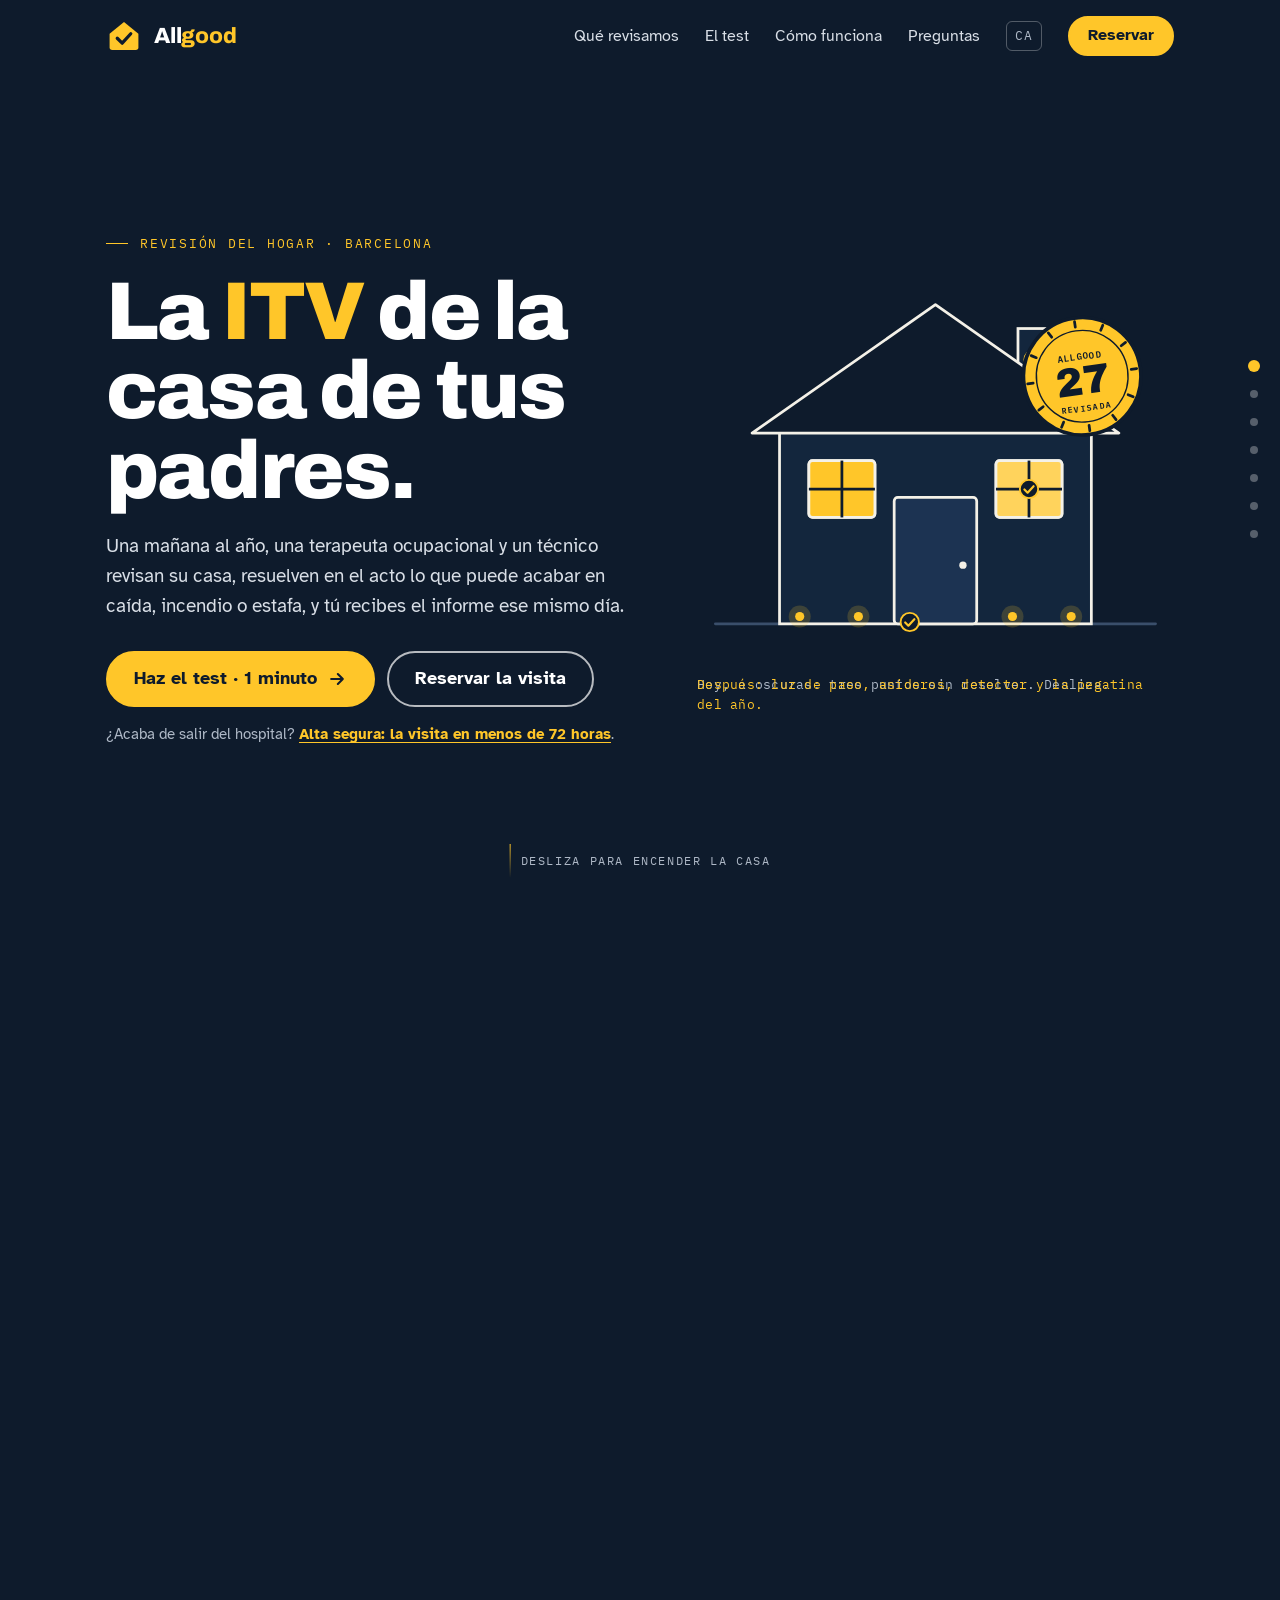
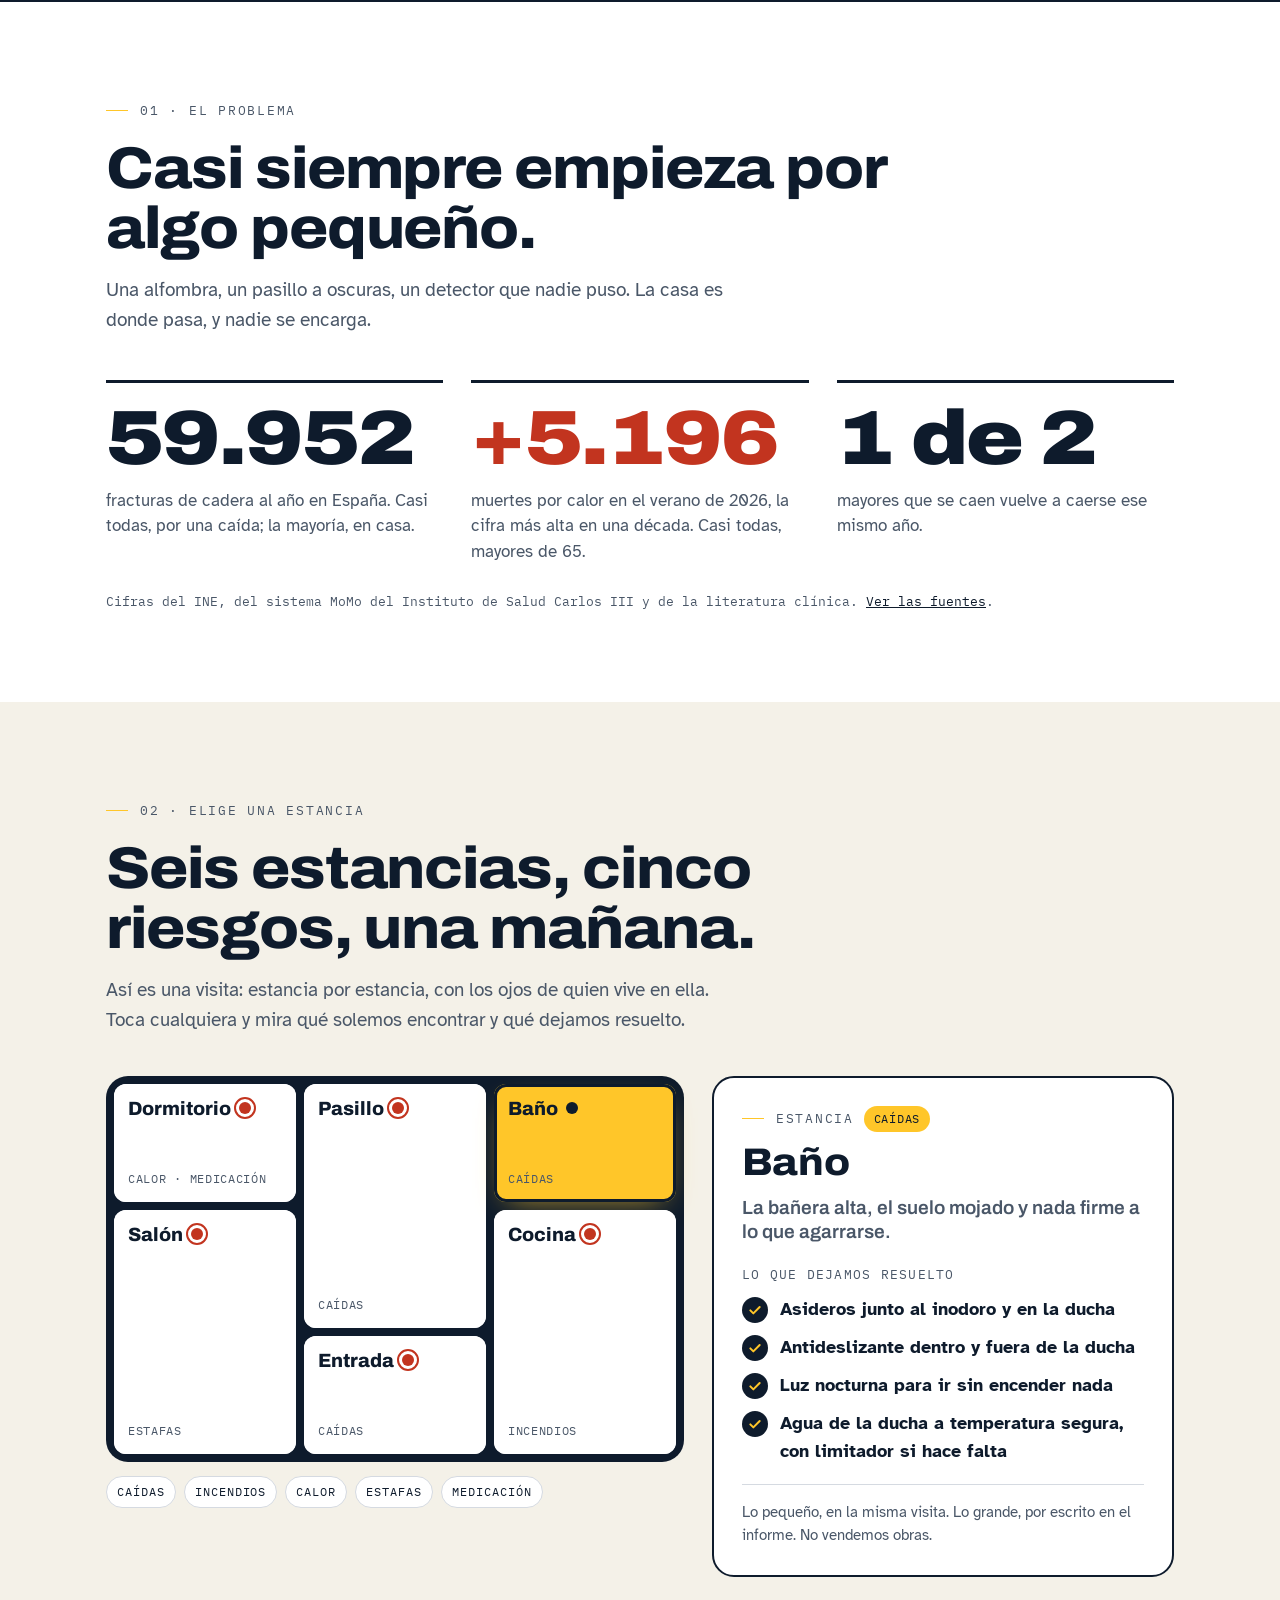
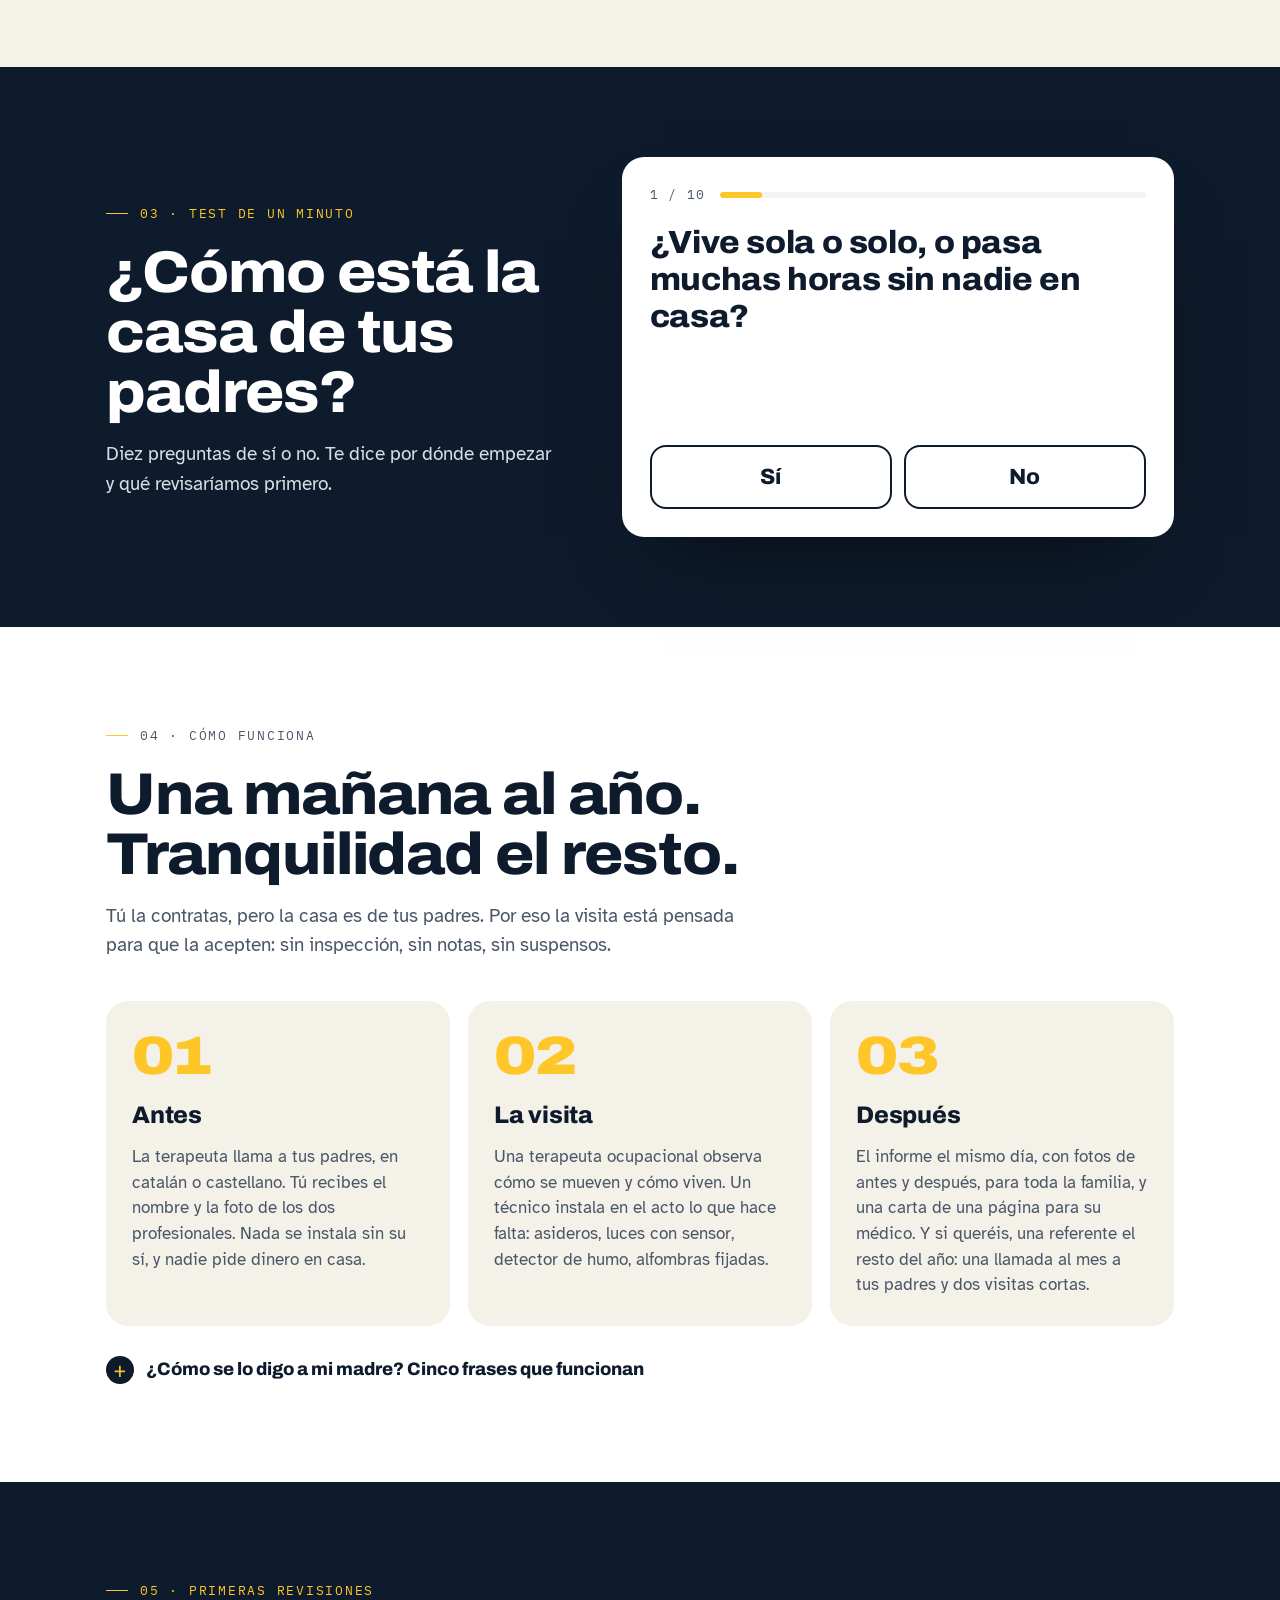
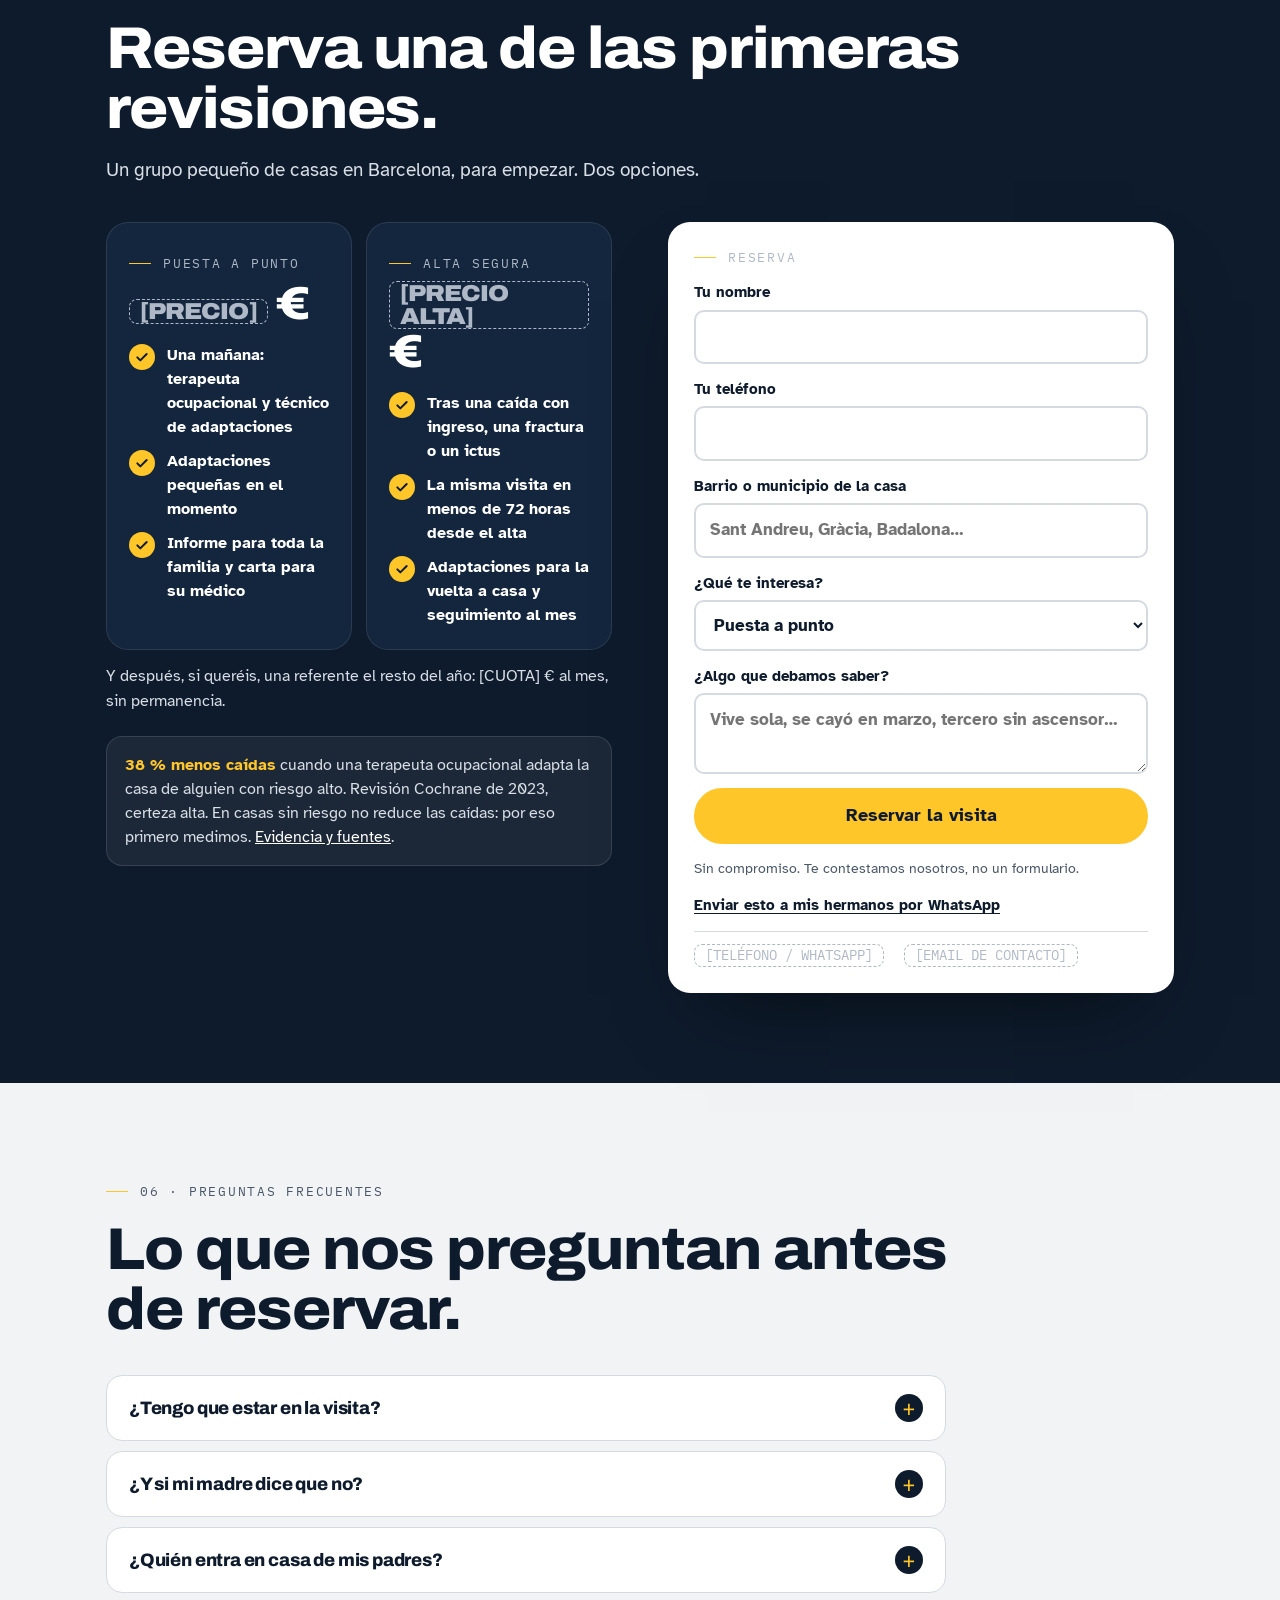
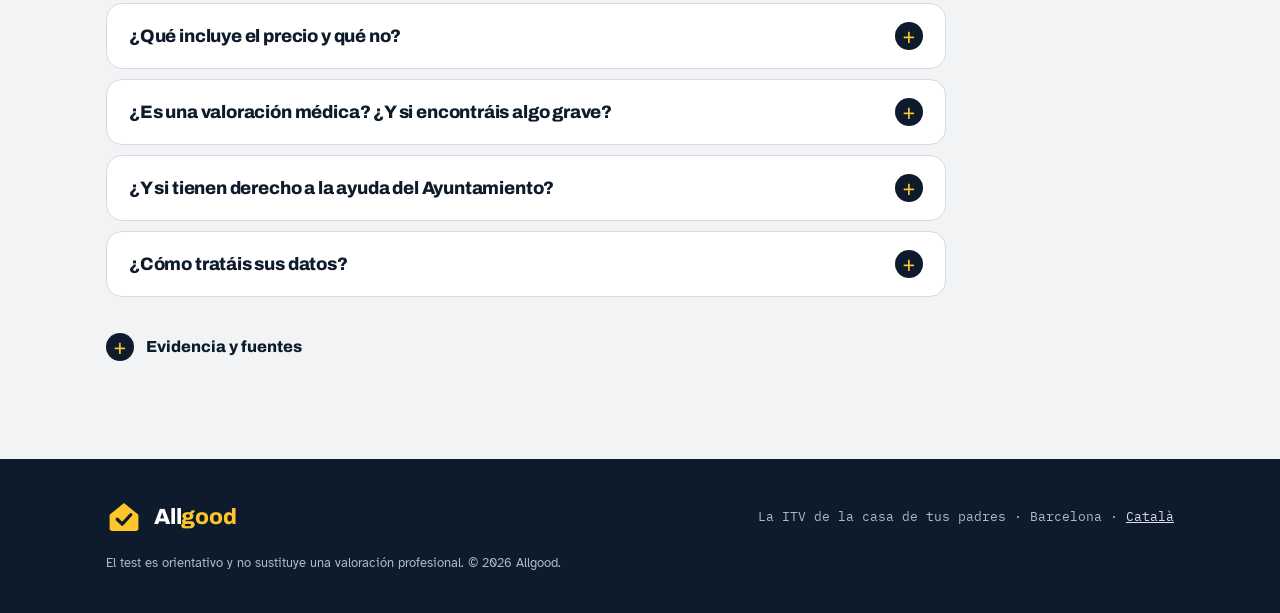
==== commit 8ccb1009: "Actualiza la web (2026-10-22 22:33)" ====
--- a/index.html
+++ b/index.html
@@ -4,9 +4,13 @@
 <meta charset="utf-8">
 <meta name="viewport" content="width=device-width, initial-scale=1">
 <title>Allgood · La ITV de la casa de tus padres</title>
-<meta name="description" content="Una mañana al año, una terapeuta ocupacional y un técnico de adaptaciones revisan la casa de tus padres en Barcelona, resuelven lo pequeño en la misma visita y te envían el informe.">
+<meta name="description" content="Una terapeuta ocupacional y un técnico revisan la casa de tus padres en Barcelona, resuelven lo pequeño en la visita y te envían el informe.">
 <meta name="theme-color" content="#0E1B2C">
 <meta property="og:type" content="website">
+<meta property="og:url" content="https://danieljoveangerri-ctrl.github.io/allgood-web/">
+<meta property="og:image" content="https://danieljoveangerri-ctrl.github.io/allgood-web/og.png">
+<meta property="og:image:width" content="1200">
+<meta property="og:image:height" content="630">
 <meta property="og:locale" content="es_ES">
 <meta property="og:title" content="Allgood · La ITV de la casa de tus padres">
 <meta property="og:description" content="Caídas, incendios, calor, estafas y medicación. Dos profesionales, una mañana, un informe para la familia. Barcelona.">
@@ -15,8 +19,9 @@
 <link rel="icon" href="favicon.svg" type="image/svg+xml">
 <link rel="preconnect" href="https://fonts.googleapis.com">
 <link rel="preconnect" href="https://fonts.gstatic.com" crossorigin>
-<link rel="stylesheet" href="https://fonts.googleapis.com/css2?family=Archivo:wdth,wght@62..125,400..900&family=Atkinson+Hyperlegible:ital,wght@0,400;0,700;1,400&family=IBM+Plex+Mono:wght@400;500;600&display=swap">
-<link rel="stylesheet" href="styles.css?v=20261022">
+<link rel="stylesheet" href="https://fonts.googleapis.com/css2?family=Archivo:wdth,wght@100..125,600..900&family=Atkinson+Hyperlegible:wght@400;700&family=IBM+Plex+Mono:wght@400;500;600&display=swap">
+<script>document.documentElement.classList.add('js')</script>
+<link rel="stylesheet" href="styles.css?v=20261022c">
 <script type="application/ld+json">
 {"@context":"https://schema.org","@type":"LocalBusiness","name":"Allgood","description":"Revisión del hogar de personas mayores en Barcelona. Una terapeuta ocupacional y un técnico de adaptaciones revisan la casa, resuelven lo pequeño en la misma visita y envían un informe a la familia.","areaServed":{"@type":"City","name":"Barcelona"},"knowsAbout":["prevención de caídas","seguridad en el hogar","personas mayores"]}
 </script>
@@ -24,8 +29,9 @@
 {"@context":"https://schema.org","@type":"FAQPage","mainEntity":[
 {"@type":"Question","name":"¿Tengo que estar en la visita?","acceptedAnswer":{"@type":"Answer","text":"No hace falta. Antes de ir, la terapeuta llama a tus padres; durante la visita puedes estar al teléfono, y el informe te llega el mismo día."}},
 {"@type":"Question","name":"¿Y si mi madre dice que no?","acceptedAnswer":{"@type":"Answer","text":"La visita está pensada para ella: la llama la terapeuta antes, nada se instala sin su sí y delante de ella no hay inspección ni notas. Si no quiere, no insistimos y buscamos otro momento."}},
-{"@type":"Question","name":"¿Qué incluye el precio y qué no?","acceptedAnswer":{"@type":"Answer","text":"Incluye la visita de los dos profesionales, las adaptaciones pequeñas hechas en el acto con el material habitual, el informe y la carta para su médico. No incluye obras ni aparatos grandes."}},
-{"@type":"Question","name":"¿Hacéis obras?","acceptedAnswer":{"@type":"Answer","text":"No. Lo que cabe en una mañana lo hacemos; lo demás lo prescribimos con presupuesto de terceros. No vendemos reformas ni aparatos."}},
+{"@type":"Question","name":"¿Quién entra en casa de mis padres?","acceptedAnswer":{"@type":"Answer","text":"Una terapeuta ocupacional colegiada y un técnico de adaptaciones. Antes de la visita recibes su nombre, su foto y su número de colegiada. En casa nadie cobra ni vende nada."}},
+{"@type":"Question","name":"¿Qué incluye el precio y qué no?","acceptedAnswer":{"@type":"Answer","text":"La visita de los dos profesionales, dos o tres horas; las adaptaciones pequeñas hechas en el acto con material habitual; el informe y la carta para su médico. No incluye obras ni aparatos grandes: lo que haga falta queda por escrito en el informe, con presupuesto de terceros. No vendemos reformas ni aparatos."}},
+{"@type":"Question","name":"¿Y si tienen derecho a la ayuda del Ayuntamiento?","acceptedAnswer":{"@type":"Answer","text":"Si viven en Barcelona y sus ingresos no superan 1,5 veces el IRSC, unos 19.200 € al año por persona, el Programa d'adaptació funcional de la llar adapta la casa gratis. Te decimos cómo pedirlo."}},
 {"@type":"Question","name":"¿Es una valoración médica?","acceptedAnswer":{"@type":"Answer","text":"No. La hace una terapeuta ocupacional colegiada. No hacemos diagnósticos ni tratamientos: lo que requiere un médico se lo pedimos por escrito a su médico de cabecera."}},
 {"@type":"Question","name":"¿Cómo tratáis sus datos?","acceptedAnswer":{"@type":"Answer","text":"Son datos de salud: solo se recogen con el consentimiento de tus padres, se guardan en servidores de la Unión Europea y ellos deciden con quién se comparte el informe."}}
 ]}
@@ -42,7 +48,7 @@
     </a>
     <button class="nav-toggle" type="button" aria-expanded="false" aria-controls="nav" aria-label="Abrir menú"><span></span><span></span><span></span></button>
     <nav class="nav" id="nav" aria-label="Secciones">
-      <a href="#casa">La casa</a>
+      <a href="#casa">Qué revisamos</a>
       <a href="#test">El test</a>
       <a href="#como">Cómo funciona</a>
       <a href="#faq">Preguntas</a>
@@ -71,11 +77,10 @@
       <div class="hero-copy">
         <p class="eyebrow eyebrow-accent in-1">Revisión del hogar · Barcelona</p>
         <h1 class="in-2">La <span class="accent">ITV</span> de la casa de tus padres.</h1>
-        <p class="lead in-3">Una mañana al año, una terapeuta ocupacional y un técnico de adaptaciones revisan su casa y resuelven en el acto lo que puede provocar una caída, un incendio, un golpe de calor o una estafa. Tú recibes el informe.</p>
-        <p class="lead lead-short in-3">Una mañana al año, una terapeuta ocupacional y un técnico revisan su casa, resuelven en el acto lo que puede provocar una caída, un incendio o una estafa, y tú recibes el informe.</p>
+        <p class="lead in-3">Una mañana al año, una terapeuta ocupacional y un técnico revisan su casa, resuelven en el acto lo que puede acabar en caída, incendio o estafa, y tú recibes el informe ese mismo día.</p>
         <div class="hero-actions in-4">
-          <a class="btn btn-accent btn-lg" href="#test">Haz el test de su casa <svg width="20" height="20" viewBox="0 0 24 24" fill="none" stroke="currentColor" stroke-width="2.5" stroke-linecap="round" stroke-linejoin="round" aria-hidden="true"><path d="M5 12h14M13 6l6 6-6 6"/></svg></a>
-          <a class="btn btn-ghost btn-lg" href="#reserva">Reservar</a>
+          <a class="btn btn-accent btn-lg" href="#test">Haz el test · 1 minuto <svg width="20" height="20" viewBox="0 0 24 24" fill="none" stroke="currentColor" stroke-width="2.5" stroke-linecap="round" stroke-linejoin="round" aria-hidden="true"><path d="M5 12h14M13 6l6 6-6 6"/></svg></a>
+          <a class="btn btn-ghost btn-lg" href="#reserva">Reservar la visita</a>
         </div>
         <p class="hero-alt in-4">¿Acaba de salir del hospital? <a href="#reserva">Alta segura: la visita en menos de 72 horas</a>.</p>
       </div>
@@ -135,7 +140,7 @@
             <text x="420" y="168" text-anchor="middle" font-family="IBM Plex Mono, monospace" font-weight="600" font-size="9" letter-spacing="1.5" fill="#0E1B2C">REVISADA</text>
           </g>
         </svg>
-        <p class="stage-caption" aria-live="polite"><span class="cap-off">Así está hoy: a oscuras, con tres cosas que pueden pasar.</span><span class="cap-on">Así la dejamos: luces de paso, detector, asideros y la pegatina del año.</span></p>
+        <p class="stage-caption" aria-hidden="true"><span class="cap-off">Hoy, a oscuras: tres puntos sin resolver. Desliza.</span><span class="cap-on">Después: luz de paso, asideros, detector y la pegatina del año.</span></p>
       </div>
     </div>
     <p class="scroll-cue" aria-hidden="true"><span></span>Desliza para encender la casa</p>
@@ -151,15 +156,15 @@
     <div class="numbers">
       <div class="number reveal">
         <p class="number-n"><span data-count="60000">60.000</span></p>
-        <p>fracturas de cadera al año en España. Cada una, unos 9.900 € y una de cada tres personas fallece en los dos años siguientes.</p>
+        <p>fracturas de cadera al año en España. Casi todas, por una caída; la mayoría, en casa.</p>
       </div>
       <div class="number reveal">
-        <p class="number-n red"><span data-count="5807">5.807</span></p>
+        <p class="number-n red">+<span data-count="5200">5.200</span></p>
         <p>muertes por calor en el verano de 2026, la cifra más alta en una década. Casi todas, mayores de 65.</p>
       </div>
       <div class="number reveal">
         <p class="number-n">1 de 2</p>
-        <p>mayores que se caen vuelve a caerse ese mismo año. Y menos de uno de cada diez hogares tiene detector de humo.</p>
+        <p>mayores que se caen vuelve a caerse ese mismo año.</p>
       </div>
     </div>
     <p class="fine-src">Cifras del INE, del sistema MoMo del Instituto de Salud Carlos III y de la literatura clínica. <a href="#fuentes">Ver las fuentes</a>.</p>
@@ -169,25 +174,25 @@
 <!-- ============ 02 · LA CASA ============ -->
 <section class="section section-cream" id="casa">
   <div class="wrap">
-    <p class="eyebrow">02 · Toca una estancia</p>
-    <h2 class="h2">Seis estancias, cinco frentes, una mañana.</h2>
+    <p class="eyebrow">02 · Elige una estancia</p>
+    <h2 class="h2">Seis estancias, cinco riesgos, una mañana.</h2>
     <p class="sub">Así es una visita: estancia por estancia, con los ojos de quien vive en ella. Toca cualquiera y mira qué solemos encontrar y qué dejamos resuelto.</p>
     <div class="house">
       <div class="plan-wrap">
         <div class="plan" role="tablist" aria-label="Plano de la casa">
-          <button class="room" type="button" role="tab" data-room="dormitorio" aria-selected="false" aria-controls="room-panel" style="grid-area:dormitorio"><span class="room-head"><span class="room-name">Dormitorio</span><span class="room-dot"></span></span><span class="room-tag">Calor · Pastillas</span></button>
-          <button class="room" type="button" role="tab" data-room="pasillo" aria-selected="false" aria-controls="room-panel" style="grid-area:pasillo"><span class="room-head"><span class="room-name">Pasillo</span><span class="room-dot"></span></span><span class="room-tag">Caídas</span></button>
-          <button class="room" type="button" role="tab" data-room="bano" aria-selected="true" aria-controls="room-panel" style="grid-area:bano"><span class="room-head"><span class="room-name">Baño</span><span class="room-dot"></span></span><span class="room-tag">Caídas</span></button>
-          <button class="room" type="button" role="tab" data-room="salon" aria-selected="false" aria-controls="room-panel" style="grid-area:salon"><span class="room-head"><span class="room-name">Salón</span><span class="room-dot"></span></span><span class="room-tag">Estafas</span></button>
-          <button class="room" type="button" role="tab" data-room="cocina" aria-selected="false" aria-controls="room-panel" style="grid-area:cocina"><span class="room-head"><span class="room-name">Cocina</span><span class="room-dot"></span></span><span class="room-tag">Incendios</span></button>
-          <button class="room" type="button" role="tab" data-room="entrada" aria-selected="false" aria-controls="room-panel" style="grid-area:entrada"><span class="room-head"><span class="room-name">Entrada</span><span class="room-dot"></span></span><span class="room-tag">Caídas</span></button>
-        </div>
-        <ul class="fronts-row" aria-label="Los cinco frentes">
+          <button class="room" type="button" role="tab" id="tab-dormitorio" data-room="dormitorio" aria-selected="false" aria-controls="room-panel" style="grid-area:dormitorio"><span class="room-head"><span class="room-name">Dormitorio</span><span class="room-dot"></span></span><span class="room-tag">Calor · Medicación</span></button>
+          <button class="room" type="button" role="tab" id="tab-pasillo" data-room="pasillo" aria-selected="false" aria-controls="room-panel" style="grid-area:pasillo"><span class="room-head"><span class="room-name">Pasillo</span><span class="room-dot"></span></span><span class="room-tag">Caídas</span></button>
+          <button class="room" type="button" role="tab" id="tab-bano" data-room="bano" aria-selected="true" aria-controls="room-panel" style="grid-area:bano"><span class="room-head"><span class="room-name">Baño</span><span class="room-dot"></span></span><span class="room-tag">Caídas</span></button>
+          <button class="room" type="button" role="tab" id="tab-salon" data-room="salon" aria-selected="false" aria-controls="room-panel" style="grid-area:salon"><span class="room-head"><span class="room-name">Salón</span><span class="room-dot"></span></span><span class="room-tag">Estafas</span></button>
+          <button class="room" type="button" role="tab" id="tab-cocina" data-room="cocina" aria-selected="false" aria-controls="room-panel" style="grid-area:cocina"><span class="room-head"><span class="room-name">Cocina</span><span class="room-dot"></span></span><span class="room-tag">Incendios</span></button>
+          <button class="room" type="button" role="tab" id="tab-entrada" data-room="entrada" aria-selected="false" aria-controls="room-panel" style="grid-area:entrada"><span class="room-head"><span class="room-name">Entrada</span><span class="room-dot"></span></span><span class="room-tag">Caídas</span></button>
+        </div>
+        <ul class="fronts-row" aria-label="Los cinco riesgos">
           <li>Caídas</li><li>Incendios</li><li>Calor</li><li>Estafas</li><li>Medicación</li>
         </ul>
       </div>
       <div class="sheet-backdrop" data-sheet-close hidden></div>
-      <div class="room-panel" id="room-panel" role="tabpanel" aria-live="polite">
+      <div class="room-panel" id="room-panel" role="tabpanel" aria-labelledby="tab-bano">
         <button class="sheet-close" type="button" data-sheet-close aria-label="Cerrar">×</button>
         <div class="room-body">
           <div class="room-panel-head"><span class="eyebrow">Estancia</span><span class="chip chip-accent" data-room-tag>Caídas</span></div>
@@ -201,7 +206,7 @@
             <li>Agua de la ducha a temperatura segura, con limitador si hace falta</li>
           </ul>
         </div>
-        <p class="room-foot">Lo pequeño, en la misma visita. Lo grande, prescrito en el informe con presupuesto de empresas de confianza.</p>
+        <p class="room-foot">Lo pequeño, en la misma visita. Lo grande, por escrito en el informe. No vendemos obras.</p>
       </div>
     </div>
   </div>
@@ -213,34 +218,33 @@
     <div class="test-copy">
       <p class="eyebrow eyebrow-accent">03 · Test de un minuto</p>
       <h2 class="h2">¿Cómo está la casa de tus padres?</h2>
-      <p class="sub">Diez preguntas, una cada vez. Es orientativo, pero te dirá por dónde empezar y qué revisaríamos primero.</p>
+      <p class="sub">Diez preguntas de sí o no. Te dice por dónde empezar y qué revisaríamos primero.</p>
     </div>
     <div class="quiz" id="quiz" data-total="10">
       <div class="quiz-card" data-quiz-card>
         <div class="quiz-top">
-          <span class="quiz-count"><span data-quiz-index>1</span> / 10</span>
+          <span class="quiz-count" aria-live="polite"><span data-quiz-index>1</span> / 10</span>
           <div class="quiz-bar" aria-hidden="true"><span data-quiz-bar style="width:10%"></span></div>
         </div>
-        <p class="quiz-q" data-quiz-q>¿Vive sola o solo, o pasa muchas horas sin nadie en casa?</p>
+        <p class="quiz-q" data-quiz-q aria-live="polite" aria-atomic="true">¿Vive sola o solo, o pasa muchas horas sin nadie en casa?</p>
         <div class="quiz-actions">
-          <button type="button" class="quiz-btn" data-quiz-answer="si">Sí</button>
-          <button type="button" class="quiz-btn" data-quiz-answer="no">No</button>
+          <button type="button" class="quiz-btn" data-quiz-answer="si" aria-pressed="false">Sí</button>
+          <button type="button" class="quiz-btn" data-quiz-answer="no" aria-pressed="false">No</button>
         </div>
         <button type="button" class="quiz-back" data-quiz-back hidden>← Anterior</button>
       </div>
-      <div class="quiz-result" data-quiz-result hidden>
+      <div class="quiz-result" data-quiz-result hidden tabindex="-1">
         <p class="eyebrow">Resultado</p>
         <p class="result-level">Riesgo <span data-level>bajo</span></p>
         <div class="score" aria-hidden="true"><span data-score style="width:4%"></span></div>
-        <p class="result-pct" data-pct>0 %</p>
-        <p class="result-text" data-level-text></p>
+                <p class="result-text" data-level-text></p>
         <p class="result-route" data-route></p>
         <div data-fixes-wrap hidden>
           <p class="label">Lo primero que revisaríamos</p>
           <ul class="list list-fix list-fix-accent" data-fixes></ul>
         </div>
         <div class="result-actions">
-          <a class="btn btn-accent" href="#reserva">Reservar una revisión</a>
+          <a class="btn btn-accent" href="#reserva">Reservar la visita</a>
           <a class="btn btn-ghost" data-share href="https://wa.me/" target="_blank" rel="noopener">Compartir por WhatsApp</a>
           <button type="button" class="link-btn" data-quiz-reset>Repetir el test</button>
         </div>
@@ -265,12 +269,12 @@
       <li class="moment reveal">
         <span class="moment-n">02</span>
         <h3>La visita</h3>
-        <p>Una terapeuta ocupacional observa cómo se mueven y cómo viven. Un técnico de adaptaciones instala lo necesario en el acto: asideros, luces con sensor, detector de humo, alfombras fijadas. Lo primero se ve en media hora.</p>
+        <p>Una terapeuta ocupacional observa cómo se mueven y cómo viven. Un técnico instala en el acto lo que hace falta: asideros, luces con sensor, detector de humo, alfombras fijadas.</p>
       </li>
       <li class="moment reveal">
         <span class="moment-n">03</span>
         <h3>Después</h3>
-        <p>El informe el mismo día, con fotos de antes y después, para toda la familia, y una carta de una página para su médico. Y si queréis, la referente: una llamada al mes a tus padres y dos visitas cortas al año.</p>
+        <p>El informe el mismo día, con fotos de antes y después, para toda la familia, y una carta de una página para su médico. Y si queréis, una referente el resto del año: una llamada al mes a tus padres y dos visitas cortas.</p>
       </li>
     </ol>
     <details class="more reveal">
@@ -291,7 +295,7 @@
   <div class="wrap">
     <p class="eyebrow eyebrow-accent">05 · Primeras revisiones</p>
     <h2 class="h2">Reserva una de las primeras revisiones.</h2>
-    <p class="sub">Empezamos con un grupo pequeño de casas en Barcelona. Dos formas de empezar.</p>
+    <p class="sub">Un grupo pequeño de casas en Barcelona, para empezar. Dos opciones.</p>
     <div class="reserva">
       <div class="reserva-copy">
         <div class="offers">
@@ -314,19 +318,18 @@
             </ul>
           </article>
         </div>
-        <p class="offers-note">Y después, si queréis, la referente: <span data-cuota-inline>[CUOTA]</span> € al mes, sin permanencia.</p>
+        <p class="offers-note">Y después, si queréis, una referente el resto del año: <span data-cuota-inline>[CUOTA]</span> € al mes, sin permanencia.</p>
         <p class="evidence-line reveal"><strong>38 % menos caídas</strong> cuando una terapeuta ocupacional adapta la casa de alguien con riesgo alto. Revisión Cochrane de 2023, certeza alta. En casas sin riesgo no reduce las caídas: por eso primero medimos. <a href="#fuentes">Evidencia y fuentes</a>.</p>
-        <p class="triage-line reveal">Si tus padres viven en Barcelona y sus ingresos no superan 1,5 veces el IRSC, unos 19.200 € al año para una persona, el Ayuntamiento adapta la casa gratis con el <a href="https://ajuntament.barcelona.cat/personesgrans/ca/programa-dadaptacio-funcional-de-la-llar-persones-grans" target="_blank" rel="noopener">Programa d'adaptació funcional de la llar</a>. Te decimos cómo pedirlo.</p>
       </div>
       <form class="booking reveal" id="booking" novalidate>
         <p class="eyebrow">Reserva</p>
-        <label>Tu nombre<input name="nombre" type="text" required autocomplete="name"></label>
-        <label>Tu teléfono<input name="telefono" type="tel" required autocomplete="tel" inputmode="tel"></label>
+        <label>Tu nombre<input name="nombre" type="text" required autocomplete="name" aria-describedby="form-note"></label>
+        <label>Tu teléfono<input name="telefono" type="tel" required autocomplete="tel" inputmode="tel" aria-describedby="form-note"></label>
         <label>Barrio o municipio de la casa<input name="zona" type="text" placeholder="Sant Andreu, Gràcia, Badalona…"></label>
-        <label>¿Qué te interesa?<select name="interes"><option>Puesta a punto</option><option>Alta segura</option><option>Puesta a punto y referente</option><option>No lo sé todavía</option></select></label>
+        <label>¿Qué te interesa?<select name="interes"><option>Puesta a punto</option><option>Alta segura</option><option>Puesta a punto con referente</option><option>No lo sé todavía</option></select></label>
         <label>¿Algo que debamos saber?<textarea name="nota" rows="2" placeholder="Vive sola, se cayó en marzo, tercero sin ascensor…"></textarea></label>
-        <button class="btn btn-accent btn-lg btn-full" type="submit">Quiero una de las primeras revisiones</button>
-        <p class="form-note" data-form-note>Sin compromiso. Te contestamos nosotros, no un formulario.</p>
+        <button class="btn btn-accent btn-lg btn-full" type="submit" data-submit>Reservar la visita</button>
+        <p class="form-note" data-form-note id="form-note" role="status">Sin compromiso. Te contestamos nosotros, no un formulario.</p>
         <p class="split" data-split hidden></p>
         <a class="share-sibs" data-share-sibs href="https://wa.me/" target="_blank" rel="noopener">Enviar esto a mis hermanos por WhatsApp</a>
         <div class="contact-lines">
@@ -346,9 +349,10 @@
     <div class="faq">
       <details class="faq-item reveal"><summary>¿Tengo que estar en la visita?</summary><p>No hace falta. Muchos hijos viven lejos. Antes de ir, la terapeuta llama a tus padres; durante la visita puedes estar al teléfono si quieres, y el informe te llega el mismo día.</p></details>
       <details class="faq-item reveal"><summary>¿Y si mi madre dice que no?</summary><p>Es lo más habitual al principio. Por eso la visita está pensada para ella: la llama la terapeuta antes, nada se instala sin su sí y delante de ella no hay inspección ni notas. Si aun así no quiere, no insistimos: lo hablamos contigo y buscamos otro momento.</p></details>
-      <details class="faq-item reveal"><summary>¿Qué incluye el precio y qué no?</summary><p>Incluye la visita de los dos profesionales, entre dos y tres horas, las adaptaciones pequeñas que se hacen en el acto con el material habitual, asideros, luces con sensor, detector de humo, antideslizante y fijación de alfombras, el informe y la carta para su médico. No incluye obras ni aparatos grandes: para eso te dejamos presupuesto cerrado de empresas de confianza. Empezamos en Barcelona ciudad.</p></details>
-      <details class="faq-item reveal"><summary>¿Hacéis obras?</summary><p>No. Lo que cabe en una mañana lo hacemos; lo que no, lo prescribimos en el informe con presupuesto de terceros. Nuestro criterio no depende de ninguna obra: no vendemos reformas ni aparatos.</p></details>
+      <details class="faq-item reveal"><summary>¿Quién entra en casa de mis padres?</summary><p>Una terapeuta ocupacional colegiada y un técnico de adaptaciones. Antes de la visita recibes su nombre, su foto y su número de colegiada. En casa nadie cobra ni vende nada.</p></details>
+      <details class="faq-item reveal"><summary>¿Qué incluye el precio y qué no?</summary><p>La visita de los dos profesionales, dos o tres horas; las adaptaciones pequeñas hechas en el acto con material habitual: asideros, luces con sensor, detector de humo, antideslizante, alfombras fijadas; el informe y la carta para su médico. No incluye obras ni aparatos grandes: lo que haga falta queda por escrito en el informe, con presupuesto de terceros. No vendemos reformas ni aparatos.</p></details>
       <details class="faq-item reveal"><summary>¿Es una valoración médica? ¿Y si encontráis algo grave?</summary><p>No es médica: la hace una terapeuta ocupacional colegiada, que valora cómo se mueve y cómo vive la persona en su casa, sin diagnósticos ni tratamientos. Lo que requiere un médico se lo pedimos por escrito a su médico de cabecera. Si detecta algo que necesita atención urgente, lo hablamos contigo en el momento y lo derivamos con un protocolo escrito.</p></details>
+      <details class="faq-item reveal"><summary>¿Y si tienen derecho a la ayuda del Ayuntamiento?</summary><p>Si viven en Barcelona y sus ingresos no superan 1,5 veces el IRSC, unos 19.200 € al año por persona, el <a href="https://ajuntament.barcelona.cat/personesgrans/ca/programa-dadaptacio-funcional-de-la-llar-persones-grans" target="_blank" rel="noopener">Programa d'adaptació funcional de la llar</a> adapta la casa gratis. Te decimos cómo pedirlo.</p></details>
       <details class="faq-item reveal"><summary>¿Cómo tratáis sus datos?</summary><p>La información de la visita son datos de salud. Solo se recogen con el consentimiento de tus padres, se guardan en servidores de la Unión Europea y son ellos quienes deciden con quién se comparte el informe.</p></details>
     </div>
     <details class="sources-wrap reveal" id="fuentes">
@@ -360,13 +364,11 @@
         <li>Desde abril de 2026 el consenso estatal de prevención de caídas pide revisar los riesgos del hogar desde los 70 años en atención primaria. <a href="https://www.sanidad.gob.es/gabinete/notasPrensa.do?id=6883" target="_blank" rel="noopener">Ministerio de Sanidad</a></li>
       </ul>
       <ol class="sources">
-        <li>Mayores de 65 que viven solos, Padrón y Censo del INE. <a href="https://www.euribor.com.es/2026/06/28/los-15-municipios-espanoles-donde-mas-jubilados-viven-solos/" target="_blank" rel="noopener">euribor.com.es</a></li>
         <li>Fracturas de cadera en España y coste por fractura. <a href="https://pmc.ncbi.nlm.nih.gov/articles/PMC7025055" target="_blank" rel="noopener">PubMed Central</a></li>
         <li>Mortalidad tras fractura de cadera, SEIOMM. <a href="https://www.redaccionmedica.com/ultimas-noticias/20230111/mas-de-millones-espanolas-con-alto-riesgo-fractura-siguen-sin-tratamiento-por-osteoporosis/95365_0.html" target="_blank" rel="noopener">Redacción Médica</a></li>
         <li>Recaídas en mayores que se caen, Consejo General de Enfermería. <a href="https://www.eldebate.com/sociedad/20241024/caidas-hospitales-suponen-gasto-30000-millones-ano-espana-segun-consejo-general-enfermeria_237473.html" target="_blank" rel="noopener">El Debate</a></li>
         <li>Detectores de humo en hogares españoles, Bomberos de la Comunidad de Madrid. <a href="https://comunidad.madrid/sites/default/files/230331_np_presjustin_campana_baterias_seguras.pdf" target="_blank" rel="noopener">Comunidad de Madrid</a></li>
-        <li>Mortalidad atribuible al calor, verano de 2026, sistema MoMo. <a href="https://vivirediciones.es/?p=1135401" target="_blank" rel="noopener">Vivir Ediciones</a> · <a href="https://es.euronews.com/2026/08/31/el-calor-deja-mas-de-5200-muertes-estimadas-en-espana-en-2026-un-maximo-desde-2015" target="_blank" rel="noopener">Euronews</a></li>
-        <li>Proyección de hogares 2026-2041 del INE. <a href="https://www.eldiario.es/cantabria/93-000-personas-viviran-solas-cantabria-quince-anos-20-ahora_1_13312220.html" target="_blank" rel="noopener">elDiario.es</a></li>
+        <li>Mortalidad atribuible al calor, verano de 2026, sistema MoMo del Instituto de Salud Carlos III: más de 5.200 muertes estimadas a 31 de agosto. <a href="https://es.euronews.com/2026/08/31/el-calor-deja-mas-de-5200-muertes-estimadas-en-espana-en-2026-un-maximo-desde-2015" target="_blank" rel="noopener">Euronews</a></li>
         <li>La casa como lugar donde más accidentes sufren los mayores. <a href="https://www.zaragoza.es/sede/servicio/noticia/228063" target="_blank" rel="noopener">Ayuntamiento de Zaragoza</a></li>
         <li>Programa d'adaptació funcional de la llar, Ajuntament de Barcelona. <a href="https://ajuntament.barcelona.cat/personesgrans/ca/programa-dadaptacio-funcional-de-la-llar-persones-grans" target="_blank" rel="noopener">Ajuntament de Barcelona</a></li>
       </ol>
@@ -391,10 +393,10 @@
 
 <div class="mobile-cta" aria-label="Acciones rápidas">
   <a class="btn btn-accent" href="#test">Haz el test</a>
-  <a class="btn btn-ghost" href="#reserva">Reservar</a>
+  <a class="btn btn-ghost" href="#reserva">Reservar la visita</a>
 </div>
 <a class="wa-float" data-wa-float hidden target="_blank" rel="noopener" aria-label="Escríbenos por WhatsApp"><svg viewBox="0 0 32 32" aria-hidden="true"><path d="M16.04 2C8.3 2 2 8.26 2 15.98c0 2.82.83 5.44 2.26 7.64L2 30l6.57-2.17A13.9 13.9 0 0 0 16.04 30C23.78 30 30 23.74 30 16.02 30 8.26 23.78 2 16.04 2zm0 25.4c-2.2 0-4.26-.6-6.04-1.7l-.43-.26-3.9 1.29 1.3-3.8-.28-.45a11.4 11.4 0 0 1-1.78-6.1c0-6.3 5.13-11.4 11.44-11.4 6.3 0 11.42 5.1 11.42 11.4 0 6.3-5.12 11.42-11.73 11.42zm6.27-8.55c-.34-.17-2.03-1-2.34-1.12-.31-.11-.54-.17-.77.17-.23.34-.88 1.12-1.08 1.35-.2.23-.4.26-.74.09-.34-.17-1.45-.53-2.76-1.7-1.02-.91-1.71-2.03-1.91-2.37-.2-.34-.02-.53.15-.7.15-.15.34-.4.51-.6.17-.2.23-.34.34-.57.11-.23.06-.43-.03-.6-.09-.17-.77-1.86-1.06-2.54-.28-.67-.56-.58-.77-.59h-.66c-.23 0-.6.09-.91.43-.31.34-1.2 1.17-1.2 2.86s1.23 3.32 1.4 3.55c.17.23 2.42 3.7 5.86 5.18.82.35 1.46.56 1.96.72.82.26 1.57.22 2.16.13.66-.1 2.03-.83 2.32-1.63.29-.8.29-1.49.2-1.63-.09-.14-.31-.23-.65-.4z"/></svg></a>
 
-<script src="app.js?v=20261022" defer></script>
+<script src="app.js?v=20261022c" defer></script>
 </body>
 </html>
--- a/styles.css
+++ b/styles.css
@@ -19,6 +19,7 @@
 
 /* ---------- base ---------- */
 *,*::before,*::after{box-sizing:border-box}
+[hidden]{display:none!important}
 html{scroll-behavior:smooth;-webkit-text-size-adjust:100%}
 body{margin:0;background:var(--white);color:var(--navy);font-family:var(--body);font-size:18px;line-height:1.55;-webkit-font-smoothing:antialiased;overflow-x:hidden}
 body.sheet-open{overflow:hidden}
@@ -63,7 +64,7 @@
 .btn-accent:hover{background:var(--accent-2);border-color:var(--accent-2)}
 .btn-ghost{background:transparent;color:var(--white);border-color:rgba(255,255,255,.7)}
 .btn-ghost:hover{background:rgba(255,255,255,.1);border-color:var(--white)}
-.link-btn{background:none;border:0;padding:8px 0;color:var(--muted-2);text-decoration:underline;text-underline-offset:3px;font-size:15px}
+.link-btn{background:none;border:0;min-height:44px;padding:10px 0;color:var(--muted-2);text-decoration:underline;text-underline-offset:3px;font-size:15px}
 .link-btn:hover{color:var(--white)}
 
 /* ---------- cabecera ---------- */
@@ -90,20 +91,21 @@
   .nav{display:none;position:absolute;left:0;right:0;top:100%;flex-direction:column;align-items:stretch;gap:0;background:var(--navy);padding:4px var(--gutter) 20px;border-bottom:1px solid rgba(255,255,255,.08);box-shadow:0 20px 40px -20px rgba(0,0,0,.5)}
   .nav.open{display:flex}
   .nav a{padding:14px 0;border-bottom:1px solid rgba(255,255,255,.08);font-size:18px}
-  .nav .lang{align-self:flex-start;margin-top:12px;padding:6px 10px;border-bottom:1px solid rgba(255,255,255,.28)}
+  .nav .lang{align-self:flex-start;margin-top:12px;padding:10px 12px;border-bottom:1px solid rgba(255,255,255,.28)}
   .nav .btn{margin-top:14px;border-bottom:0;padding:0 18px}
 }
 
 /* ---------- raíl de progreso (escritorio) ---------- */
 .rail{display:none}
 @media (min-width:1180px){
-  .rail{display:flex;flex-direction:column;gap:14px;position:fixed;right:22px;top:50%;transform:translateY(-50%);z-index:45}
-  .rail a{position:relative;width:8px;height:8px;border-radius:50%;background:rgba(14,27,44,.25);transition:transform .4s var(--ease),background .4s}
-  .rail a span{position:absolute;right:18px;top:50%;transform:translateY(-50%);white-space:nowrap;font-family:var(--mono);font-size:11px;letter-spacing:.1em;text-transform:uppercase;color:var(--navy);background:var(--white);padding:4px 8px;border-radius:6px;opacity:0;pointer-events:none;transition:opacity .3s}
-  .rail a:hover span{opacity:1}
-  .rail a.active{background:var(--accent);transform:scale(1.5)}
-  .rail.on-dark a{background:rgba(255,255,255,.3)}
-  .rail.on-dark a.active{background:var(--accent)}
+  .rail{display:flex;flex-direction:column;gap:4px;position:fixed;right:14px;top:50%;transform:translateY(-50%);z-index:45}
+  .rail a{position:relative;width:24px;height:24px;border-radius:50%;display:grid;place-items:center}
+  .rail a::before{content:"";width:8px;height:8px;border-radius:50%;background:rgba(14,27,44,.25);transition:transform .4s var(--ease),background .4s}
+  .rail a span{position:absolute;right:30px;top:50%;transform:translateY(-50%);white-space:nowrap;font-family:var(--mono);font-size:11px;letter-spacing:.1em;text-transform:uppercase;color:var(--navy);background:var(--white);padding:4px 8px;border-radius:6px;opacity:0;pointer-events:none;transition:opacity .3s;box-shadow:0 6px 20px -10px rgba(0,0,0,.4)}
+  .rail a:hover span,.rail a:focus-visible span{opacity:1}
+  .rail a.active::before{background:var(--accent);transform:scale(1.5)}
+  .rail.on-dark a::before{background:rgba(255,255,255,.3)}
+  .rail.on-dark a.active::before{background:var(--accent)}
 }
 
 /* ---------- entrada ---------- */
@@ -112,8 +114,10 @@
 @keyframes enter{to{opacity:1;transform:none}}
 
 /* ---------- escenario: la casa se enciende ---------- */
-.stage{--p:0;position:relative;height:175vh;background:var(--navy);color:var(--white)}
-.stage-sticky{position:sticky;top:0;height:100svh;min-height:600px;display:flex;flex-direction:column;justify-content:center;overflow:hidden;background:radial-gradient(ellipse 70% 60% at 70% 40%,rgba(255,198,41,calc(var(--p) * .12)),transparent 70%),var(--navy)}
+.stage{--p:0;position:relative;height:170vh;background:var(--navy);color:var(--white)}
+.stage-sticky{position:sticky;top:var(--header-h);height:calc(100svh - var(--header-h));display:flex;flex-direction:column;justify-content:center;overflow:hidden;background:var(--navy)}
+.stage-sticky::before{content:"";position:absolute;inset:0;background:radial-gradient(ellipse 70% 60% at 70% 40%,rgba(255,198,41,.12),transparent 70%);opacity:var(--p);will-change:opacity;pointer-events:none}
+.stage-grid{position:relative}
 .stage-grid{display:grid;grid-template-columns:minmax(0,1.05fr) minmax(0,.95fr);gap:clamp(28px,5vw,64px);align-items:center;width:100%}
 .hero-copy h1{margin-top:18px;font-family:var(--display);font-weight:850;font-size:clamp(42px,6.4vw,88px);line-height:.97;letter-spacing:-.022em}
 .hero-copy .lead{margin-top:22px;max-width:540px;font-size:clamp(17px,1.5vw,20px);color:var(--line-2)}
@@ -126,7 +130,8 @@
 .h-on{opacity:var(--p);transition:opacity .15s linear}
 .h-off{opacity:calc(1 - var(--p));transition:opacity .15s linear}
 .sticker{transform-box:fill-box;transform-origin:center;transform:rotate(calc(-8deg - (1 - var(--p)) * 18deg)) scale(calc(.55 + var(--p) * .45))}
-.dot-ring{transform-box:fill-box;transform-origin:center;animation:ring 1.8s ease-out infinite}
+.dot-ring{transform-box:fill-box;transform-origin:center;animation:ring 1.8s ease-out infinite;animation-play-state:paused}
+.is-visible .dot-ring,.is-visible .room-dot::after{animation-play-state:running}
 .dot-2 .dot-ring{animation-delay:.6s}
 .dot-3 .dot-ring{animation-delay:1.2s}
 @keyframes ring{0%{transform:scale(.6);opacity:.9}100%{transform:scale(2.4);opacity:0}}
@@ -137,14 +142,12 @@
 .scroll-cue{position:absolute;left:50%;bottom:22px;transform:translateX(-50%);display:flex;align-items:center;gap:10px;font-family:var(--mono);font-size:11.5px;letter-spacing:.14em;text-transform:uppercase;color:var(--muted-2);opacity:max(0,calc(1 - var(--p) * 2.5));white-space:nowrap}
 .scroll-cue span{width:1px;height:34px;background:linear-gradient(var(--accent),transparent);animation:cue 1.8s var(--ease) infinite}
 @keyframes cue{0%{transform:scaleY(0);transform-origin:top}50%{transform:scaleY(1);transform-origin:top}51%{transform-origin:bottom}100%{transform:scaleY(0);transform-origin:bottom}}
-.lead-short{display:none}
 @media (max-width:979px){
-  .stage{height:150svh}
-  .stage-sticky{justify-content:flex-start;padding-top:calc(var(--header-h) + 10px);min-height:0}
+  .stage{height:130svh}
+  .stage-sticky{justify-content:flex-start;padding-top:10px}
   .stage-grid{grid-template-columns:1fr;grid-template-rows:auto minmax(0,1fr);gap:10px;align-content:start;height:calc(100svh - var(--header-h) - 10px);padding-bottom:84px}
   .hero-copy h1{font-size:clamp(34px,10vw,46px);margin-top:10px}
-  .hero-copy .lead{display:none}
-  .hero-copy .lead-short{display:block;margin-top:12px;font-size:15.5px;line-height:1.45}
+  .hero-copy .lead{margin-top:12px;font-size:15.5px;line-height:1.45}
   .hero-actions{margin-top:14px;gap:8px}
   .hero-actions .btn{min-height:46px;font-size:15px;padding:0 16px}
   .hero-alt{margin-top:8px;font-size:13px}
@@ -163,10 +166,10 @@
 .fine-src{margin-top:28px;font-family:var(--mono);font-size:12.5px;color:var(--muted)}
 .fine-src a{color:var(--navy)}
 @media (max-width:899px){
-  .numbers{grid-template-columns:1fr;gap:14px;margin-top:30px}
-  .number{display:grid;grid-template-columns:auto 1fr;gap:4px 16px;align-items:baseline;padding-top:14px}
+  .numbers{grid-template-columns:1fr;gap:12px;margin-top:22px}
+  .number{padding-top:12px}
   .number-n{font-size:44px}
-  .number p:last-child{margin-top:0;font-size:15px}
+  .number p:last-child{margin-top:6px;font-size:15px}
 }
 
 /* ---------- plano ---------- */
@@ -178,7 +181,7 @@
 .room-head{display:flex;align-items:center;justify-content:space-between;gap:8px}
 .room-name{font-family:var(--display);font-weight:800;font-size:clamp(15px,1.5vw,20px);line-height:1.1}
 .room-dot{position:relative;flex:none;width:12px;height:12px;border-radius:50%;background:var(--red)}
-.room-dot::after{content:"";position:absolute;inset:-5px;border-radius:50%;border:2px solid var(--red);animation:ring 1.8s ease-out infinite}
+.room-dot::after{content:"";position:absolute;inset:-5px;border-radius:50%;border:2px solid var(--red);animation:ring 1.8s ease-out infinite;animation-play-state:paused}
 .room:nth-child(2) .room-dot::after{animation-delay:.3s}
 .room:nth-child(3) .room-dot::after{animation-delay:.6s}
 .room:nth-child(4) .room-dot::after{animation-delay:.9s}
@@ -202,13 +205,14 @@
 .chip-accent{background:var(--accent);color:var(--navy)}
 .sheet-backdrop{display:none}
 @media (max-width:899px){
-  .house{grid-template-columns:1fr}
+  .section{padding-block:48px}
+  .house{grid-template-columns:1fr;margin-top:24px}
   .plan{grid-template-rows:repeat(3,minmax(100px,1fr))}
-  .sheet-backdrop{display:block;position:fixed;inset:0;z-index:59;background:rgba(14,27,44,.55);opacity:0;pointer-events:none;transition:opacity .4s}
+  .sheet-backdrop{display:block;position:fixed;inset:0;z-index:59;background:rgba(14,27,44,.55);opacity:0;pointer-events:none;touch-action:none;transition:opacity .4s}
   .sheet-backdrop.show{opacity:1;pointer-events:auto}
-  .room-panel{position:fixed;left:0;right:0;bottom:0;top:auto;z-index:60;max-height:80svh;overflow:auto;border:0;border-radius:var(--r-lg) var(--r-lg) 0 0;padding:24px 20px calc(24px + env(safe-area-inset-bottom));transform:translateY(105%);transition:transform .5s var(--ease);box-shadow:0 -20px 60px -20px rgba(0,0,0,.5)}
-  .room-panel.open{transform:none}
-  .sheet-close{display:grid;place-items:center;position:absolute;top:12px;right:12px;width:40px;height:40px;border:0;border-radius:50%;background:var(--grey);font-size:24px;line-height:1}
+  .room-panel{position:fixed;left:0;right:0;bottom:0;top:auto;z-index:60;max-height:80svh;overflow:auto;overscroll-behavior:contain;border:0;border-radius:var(--r-lg) var(--r-lg) 0 0;padding:24px 20px calc(24px + env(safe-area-inset-bottom));transform:translateY(105%);visibility:hidden;transition:transform .5s var(--ease),visibility 0s .5s;box-shadow:0 -20px 60px -20px rgba(0,0,0,.5)}
+  .room-panel.open{transform:none;visibility:visible;transition-delay:0s}
+  .sheet-close{display:grid;place-items:center;position:absolute;top:8px;right:8px;width:44px;height:44px;border:0;border-radius:50%;background:var(--grey);font-size:24px;line-height:1}
 }
 
 /* ---------- listas ---------- */
@@ -232,7 +236,7 @@
 .quiz-btn{min-height:64px;border:2px solid var(--navy);border-radius:16px;background:var(--white);color:var(--navy);font-family:var(--display);font-weight:800;font-size:22px;transition:background .25s,color .25s,transform .15s}
 .quiz-btn:hover{background:var(--grey)}
 .quiz-btn:active,.quiz-btn.is-pressed{background:var(--navy);color:var(--white);transform:scale(.98)}
-.quiz-back{align-self:flex-start;background:none;border:0;padding:4px 0;color:var(--muted);font-size:15px;text-decoration:underline;text-underline-offset:3px}
+.quiz-back{align-self:flex-start;background:none;border:0;min-height:44px;padding:10px 0;color:var(--muted);font-size:15px;text-decoration:underline;text-underline-offset:3px}
 .quiz-result{background:var(--navy-2);border:1px solid rgba(255,255,255,.1);border-radius:var(--r-lg);padding:28px;animation:quizIn .5s var(--ease)}
 .quiz-result .eyebrow{color:var(--accent)}
 .result-level{margin-top:14px;font-family:var(--display);font-weight:900;font-stretch:108%;font-size:clamp(32px,3.4vw,46px);line-height:1;letter-spacing:-.015em}
@@ -253,7 +257,7 @@
 @media (max-width:899px){
   .test-wrap{grid-template-columns:1fr;gap:22px}
   .quiz-card{min-height:0;padding:22px}
-  .quiz-q{font-size:22px}
+  .quiz-q{font-size:22px;min-height:calc(4 * 1.15em)}
   .quiz-btn{min-height:58px;font-size:20px}
 }
 
@@ -264,7 +268,7 @@
 .moment h3{margin-top:14px;font-family:var(--display);font-weight:800;font-size:24px;letter-spacing:-.01em}
 .moment p{margin-top:10px;font-size:16.5px;color:var(--muted)}
 .more{margin-top:22px;max-width:760px}
-.more summary,.sources-wrap summary{cursor:pointer;list-style:none;display:inline-flex;align-items:center;gap:12px;font-family:var(--display);font-weight:800;font-size:18px;color:var(--navy)}
+.more summary,.sources-wrap summary{cursor:pointer;list-style:none;display:inline-flex;align-items:center;gap:12px;padding-block:8px;font-family:var(--display);font-weight:800;font-size:18px;color:var(--navy)}
 .more summary::-webkit-details-marker,.sources-wrap summary::-webkit-details-marker{display:none}
 .more summary::before,.sources-wrap summary::before{content:"+";flex:none;width:28px;height:28px;border-radius:50%;background:var(--navy);color:var(--accent);display:grid;place-items:center;font-weight:400;font-size:22px;line-height:1;transition:transform .3s var(--ease)}
 .more[open] summary::before,.sources-wrap[open] summary::before{transform:rotate(45deg)}
@@ -289,8 +293,7 @@
 .offers-note{margin-top:14px;font-size:16px;color:var(--line-2)}
 .evidence-line{margin-top:22px;padding:16px 18px;border-radius:var(--r);background:rgba(255,255,255,.06);border:1px solid rgba(255,255,255,.12);font-size:15.5px;color:var(--line-2)}
 .evidence-line strong{color:var(--accent)}
-.evidence-line a,.triage-line a{color:var(--white)}
-.triage-line{margin-top:14px;font-size:14.5px;color:var(--muted-2)}
+.evidence-line a{color:var(--white)}
 .booking{padding:26px;background:var(--white);color:var(--navy);border-radius:var(--r-lg);display:grid;gap:14px;box-shadow:0 40px 80px -40px rgba(0,0,0,.6)}
 .booking label{display:grid;gap:6px;font-weight:700;font-size:14.5px}
 .booking input,.booking textarea,.booking select{width:100%;padding:12px 14px;border:2px solid var(--line);border-radius:10px;font:inherit;font-size:17px;color:var(--navy);background:var(--white);transition:border-color .2s,box-shadow .2s}
@@ -306,7 +309,15 @@
 .contact-lines a{color:var(--navy)}
 .contact-lines a.placeholder{color:var(--muted-2)}
 @media (max-width:899px){
-  .reserva{grid-template-columns:1fr;margin-top:26px;gap:18px}
+  .reserva{display:flex;flex-direction:column;margin-top:20px;gap:18px}
+  .reserva-copy{display:contents}
+  .offers{order:1}
+  .booking{order:2}
+  .offers-note{order:3;margin-top:0}
+  .evidence-line{order:4;margin-top:0}
+  .faq{margin-top:24px}
+  .site-header.is-scrolled{backdrop-filter:none;-webkit-backdrop-filter:none;background:rgba(14,27,44,.97)}
+  .mobile-cta{backdrop-filter:none;background:rgba(14,27,44,.97)}
   .offers{display:flex;gap:10px;overflow-x:auto;scroll-snap-type:x mandatory;margin-inline:calc(-1 * var(--gutter));padding:2px var(--gutter) 6px;scrollbar-width:none}
   .offers::-webkit-scrollbar{display:none}
   .offer{flex:0 0 80%;scroll-snap-align:center;padding:18px}
@@ -345,7 +356,6 @@
 .wa-float{position:fixed;right:18px;bottom:18px;z-index:41;width:56px;height:56px;border-radius:50%;background:#25D366;display:grid;place-items:center;box-shadow:0 12px 30px -10px rgba(0,0,0,.55);transition:transform .3s var(--ease)}
 .wa-float:hover{transform:translateY(-2px)}
 .wa-float svg{width:30px;height:30px;fill:var(--white)}
-.wa-float[hidden]{display:none}
 @media (max-width:899px){
   body{padding-bottom:78px}
   .mobile-cta{display:flex;gap:10px;position:fixed;left:0;right:0;bottom:0;z-index:40;padding:10px 16px calc(10px + env(safe-area-inset-bottom));background:rgba(14,27,44,.96);backdrop-filter:blur(8px);border-top:1px solid rgba(255,255,255,.1)}
@@ -354,8 +364,9 @@
 }
 
 /* ---------- aparición al hacer scroll ---------- */
-.reveal{opacity:0;transform:translateY(22px);transition:opacity var(--slow) var(--ease),transform var(--slow) var(--ease)}
-.reveal.is-in{opacity:1;transform:none}
+.js .reveal{opacity:0;transform:translateY(22px);transition:opacity var(--slow) var(--ease),transform var(--slow) var(--ease)}
+.js .reveal.is-in{opacity:1;transform:none}
+@media print{.reveal,.in-1,.in-2,.in-3,.in-4{opacity:1!important;transform:none!important;animation:none!important}.stage{height:auto}.stage-sticky{position:static;height:auto}.mobile-cta,.wa-float,.rail{display:none!important}}
 
 /* ---------- menos movimiento ---------- */
 @media (prefers-reduced-motion:reduce){
